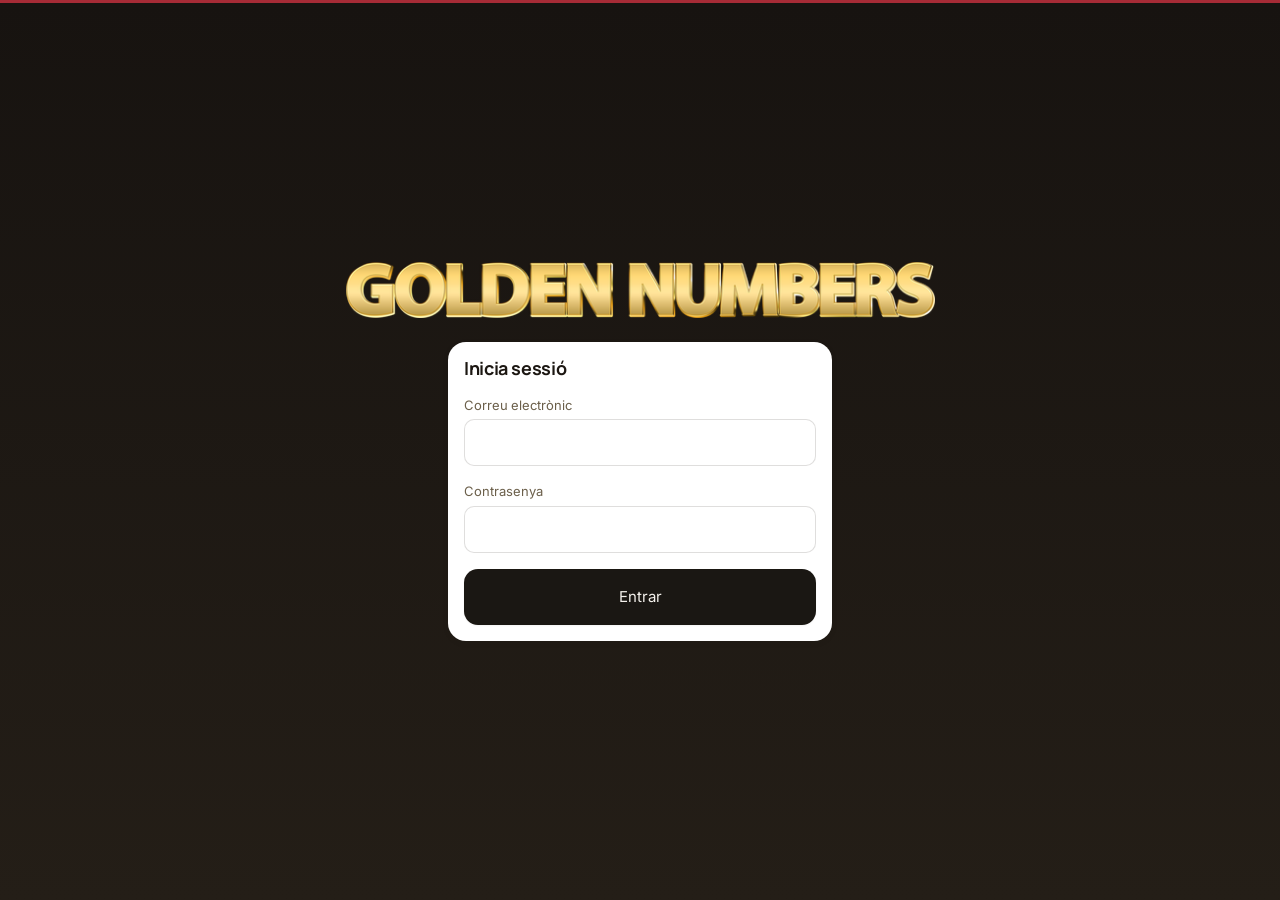
==== index.html @ 841f89e3 "Desplegament automàtic: 483568e68487a9a54a69e78f5f72c4668352858f" ====
<!doctype html>
<html lang="ca">
  <head>
    <meta charset="UTF-8" />
    <meta http-equiv="Content-Security-Policy" content="default-src 'self'; script-src 'self' 'sha256-cSlD55Mb3XTWR5fZjHine6MQSQ+PsyP3dv500559y9U='; style-src 'self'; font-src 'self'; img-src 'self' blob: https://urllnyobtedbrwxclgel.supabase.co; media-src 'self' blob: https://urllnyobtedbrwxclgel.supabase.co; connect-src 'self' https://urllnyobtedbrwxclgel.supabase.co https://api.github.com; worker-src 'self'; manifest-src 'self'; frame-src 'none'; object-src 'none'; base-uri 'self'; form-action 'self'; upgrade-insecure-requests" />
    <meta name="viewport" content="width=device-width, initial-scale=1.0, viewport-fit=cover" />
    <meta name="theme-color" content="#0f1115" />
    
    <link rel="icon" type="image/png" sizes="32x32" href="/favicon-32.png" />
    <link rel="apple-touch-icon" href="/apple-touch-icon.png" />
    <title>Golden Numbers Intranet</title>
    <script>
      // Complement de public/404.html: restaura la ruta original codificada
      // per GitHub Pages abans que arrenqui el router (fallback SPA).
      ;(function (l) {
        if (l.search[1] === '/') {
          var decoded = l.search
            .slice(1)
            .split('&')
            .map(function (s) {
              return s.replace(/~and~/g, '&')
            })
            .join('?')
          window.history.replaceState(
            null,
            null,
            l.pathname.slice(0, -1) + decoded + l.hash
          )
        }
      })(window.location)
    </script>
    <script type="module" crossorigin src="/assets/index-BDew3dWM.js"></script>
    <link rel="stylesheet" crossorigin href="/assets/index-BBayuo88.css">
  <link rel="manifest" href="/manifest.webmanifest"></head>
  <body>
    <div id="root"></div>
  </body>
</html>
---- assets/index-BBayuo88.css ----
.gn-login{justify-content:center;align-items:center;gap:var(--gn-space-6);min-height:100vh;padding:var(--gn-space-4);background:linear-gradient(180deg, var(--gn-color-marca-900) 0%, var(--gn-color-marca-800) 100%);border-top:3px solid var(--gn-color-bordeus-500);flex-direction:column;display:flex}.gn-login__logotip{width:auto;max-width:min(100%,20rem);height:auto}.gn-login__caixa{--gn-bg-superficie:var(--gn-gris-000);--gn-bg-superficie-alt:var(--gn-gris-100);--gn-text:var(--gn-gris-900);--gn-text-secundari:var(--gn-gris-600);--gn-vora:var(--gn-vora-fix-clar);--gn-accent-text:var(--gn-color-daurat-800);--gn-accent-superficie:#c8a64b1f;--gn-focus:var(--gn-color-accent-600);--gn-color-perill:var(--gn-perill-fix-clar);--gn-accio-primaria-bg:var(--gn-color-tinta-900);--gn-accio-primaria-bg-hover:var(--gn-color-tinta-800);--gn-accio-primaria-bg-actiu:var(--gn-color-tinta-950);--gn-accio-primaria-fg:var(--gn-gris-050);width:100%;max-width:24rem;box-shadow:var(--gn-ombra-lg)}.gn-login__form{gap:var(--gn-space-4);flex-direction:column;display:flex}.gn-login__titol{color:var(--gn-text);margin:0}.gn-login__error{color:var(--gn-color-perill);font-size:var(--gn-font-size-sm);margin:0}.gn-login__avis{padding:var(--gn-space-2) var(--gn-space-3);border-radius:var(--gn-radi-sm);background:var(--gn-bg-superficie-alt);color:var(--gn-text-secundari);font-size:var(--gn-font-size-sm);margin:0}.gn-auth-carregant{justify-content:center;align-items:center;min-height:100vh;display:flex}.gn-error-bd{min-height:100vh;padding:var(--gn-space-4);justify-content:center;align-items:center;display:flex}.gn-error-bd__caixa{max-width:32rem;padding:var(--gn-space-8);border-radius:var(--gn-radi-lg);border:1px solid var(--gn-color-perill);background:var(--gn-bg-superficie)}.gn-error-bd__titol{color:var(--gn-color-perill);margin-top:0}.gn-error-bd__ajuda{opacity:.75;font-size:var(--gn-font-size-sm);color:var(--gn-text-secundari)}.gn-error-bd__reintentar{margin-top:var(--gn-space-4)}.gn-canvi-contrasenya{min-height:100vh;padding:var(--gn-space-4);justify-content:center;align-items:center;display:flex}.gn-canvi-contrasenya__caixa{gap:var(--gn-space-4);flex-direction:column;width:100%;max-width:26rem;display:flex}.gn-canvi-contrasenya__form{gap:var(--gn-space-4);flex-direction:column;display:flex}.gn-canvi-contrasenya__titol{color:var(--gn-text);margin:0}.gn-canvi-contrasenya__explicacio{color:var(--gn-text-secundari);font-size:var(--gn-font-size-sm);margin:0}.gn-canvi-contrasenya__fet{color:var(--gn-exit-fg);font-size:var(--gn-font-size-sm);margin:0}.gn-dialeg-vel{z-index:var(--gn-z-modal);padding:var(--gn-space-4);background:var(--gn-vel);justify-content:center;align-items:center;display:flex;position:fixed;inset:0}.gn-dialeg{background:var(--gn-bg-superficie);width:100%;min-width:0;max-height:100%;color:var(--gn-text);border:1px solid var(--gn-vora);border-radius:var(--gn-radi-lg);box-shadow:var(--gn-ombra-lg);animation:gn-dialeg-entra var(--gn-transicio-base);flex-direction:column;display:flex}.gn-dialeg--petit{max-width:var(--gn-dialeg-amplada-petit)}.gn-dialeg--mitja{max-width:var(--gn-dialeg-amplada-mitja)}.gn-dialeg--gran{max-width:var(--gn-dialeg-amplada-gran)}.gn-dialeg:focus{outline:none}.gn-dialeg__capcalera{justify-content:space-between;align-items:flex-start;gap:var(--gn-space-3);padding:var(--gn-space-4) var(--gn-space-5);border-bottom:1px solid var(--gn-vora);display:flex}.gn-dialeg__titol{font-family:var(--gn-font-titol);font-size:var(--gn-font-size-xl);font-weight:var(--gn-font-pes-fort);line-height:var(--gn-line-height-titol);letter-spacing:var(--gn-lletra-titol);min-width:0;margin:0}.gn-dialeg__tanca{width:var(--gn-target-min);height:var(--gn-target-min);margin:calc(var(--gn-space-2) * -1) calc(var(--gn-space-2) * -1) 0 0;border-radius:var(--gn-radi-sm);color:var(--gn-text-secundari);cursor:pointer;transition:background var(--gn-transicio-interactiu), color var(--gn-transicio-interactiu);background:0 0;border:0;flex-shrink:0;justify-content:center;align-items:center;display:inline-flex}.gn-dialeg__tanca:hover{background:var(--gn-bg-superficie-alt);color:var(--gn-text)}.gn-dialeg__cos{min-height:0;padding:var(--gn-space-5);font-size:var(--gn-font-size-base);line-height:var(--gn-line-height-cos);flex:auto;overflow-y:auto}.gn-dialeg__missatge{color:var(--gn-text-secundari);margin:0}.gn-inactivitat-compte{margin:var(--gn-space-2) 0 0;color:var(--gn-text);font-size:var(--gn-font-size-xl);font-weight:var(--gn-font-pes-fort);font-variant-numeric:tabular-nums}.gn-dialeg__peu{justify-content:flex-end;gap:var(--gn-space-2);padding:var(--gn-space-4) var(--gn-space-5);border-top:1px solid var(--gn-vora);flex-wrap:wrap;display:flex}.gn-dialeg__peu .gn-boto{min-height:var(--gn-target-min);flex:0 auto}@keyframes gn-dialeg-entra{0%{opacity:0;transform:translateY(var(--gn-space-2))}}@keyframes gn-dialeg-puja{0%{transform:translateY(100%)}}@media (width<=767px) and (pointer:coarse){.gn-dialeg-vel{padding:0;padding-bottom:var(--gn-alcada-nav-mobil);align-items:flex-end}.gn-dialeg,.gn-dialeg--petit,.gn-dialeg--mitja,.gn-dialeg--gran{border-radius:var(--gn-radi-lg) var(--gn-radi-lg) 0 0;max-width:none;max-height:80vh;animation:gn-dialeg-puja var(--gn-transicio-base);border-width:1px 0 0}.gn-dialeg__peu{flex-direction:column}.gn-dialeg__peu .gn-boto{width:100%}}@media (pointer:coarse) and (width<=1024px){.gn-dialeg input,.gn-dialeg select,.gn-dialeg textarea{font-size:16px}}.gn-finestra-edicio__form{gap:var(--gn-space-4);flex-direction:column;min-width:0;display:flex}.gn-finestra-edicio .gn-dialeg__peu .gn-finestra-edicio__esborrar{margin-right:auto}@media (width<=767px) and (pointer:coarse){.gn-dialeg.gn-finestra-edicio{border:0;border-radius:0;max-height:none;position:fixed;inset:0}.gn-finestra-edicio .gn-dialeg__capcalera{padding-top:calc(var(--gn-space-4) + env(safe-area-inset-top))}.gn-finestra-edicio .gn-dialeg__peu{padding-bottom:calc(var(--gn-space-4) + env(safe-area-inset-bottom));flex-direction:row}.gn-finestra-edicio .gn-dialeg__peu .gn-boto{flex:1 1 0;width:auto}.gn-finestra-edicio .gn-dialeg__peu .gn-finestra-edicio__esborrar{margin-right:0}.gn-finestra-edicio .gn-dialeg__peu .gn-finestra-edicio__desar{flex-basis:100%}}.gn-avisos{right:var(--gn-space-4);bottom:var(--gn-space-4);z-index:var(--gn-z-avis);gap:var(--gn-space-2);width:min(var(--gn-avis-amplada), calc(100vw - var(--gn-space-8)));pointer-events:none;flex-direction:column;display:flex;position:fixed}.gn-avis{align-items:flex-start;gap:var(--gn-space-2);padding:var(--gn-space-3) var(--gn-space-4);background:var(--gn-bg-superficie);color:var(--gn-text);border:1px solid var(--gn-vora);border-left:var(--gn-space-1) solid var(--gn-vora);border-radius:var(--gn-radi-md);box-shadow:var(--gn-ombra-lg);font-size:var(--gn-font-size-base);line-height:var(--gn-line-height-cos);pointer-events:auto;animation:gn-avis-entra var(--gn-transicio-base);display:flex}.gn-avis--exit{border-left-color:var(--gn-color-exit)}.gn-avis--error{border-left-color:var(--gn-color-perill)}.gn-avis--info{border-left-color:var(--gn-color-info)}.gn-avis__icona{width:20px;height:20px;margin-top:var(--gn-space-1);flex-shrink:0}.gn-avis--exit .gn-avis__icona{color:var(--gn-color-exit)}.gn-avis--error .gn-avis__icona{color:var(--gn-color-perill)}.gn-avis__text{overflow-wrap:anywhere;flex:auto;min-width:0;margin:0}.gn-avis__tanca{width:var(--gn-target-min);height:var(--gn-target-min);margin:calc(var(--gn-space-2) * -1) calc(var(--gn-space-2) * -1) 0 0;border-radius:var(--gn-radi-sm);color:var(--gn-text-secundari);cursor:pointer;background:0 0;border:0;flex-shrink:0;justify-content:center;align-items:center;display:inline-flex}.gn-avis__tanca:hover{color:var(--gn-text)}@keyframes gn-avis-entra{0%{opacity:0;transform:translateY(var(--gn-space-2))}}@media (width<=767px) and (pointer:coarse){.gn-avisos{left:var(--gn-space-3);right:var(--gn-space-3);bottom:calc(var(--gn-alcada-nav-mobil) + var(--gn-space-3));width:auto}}.gn-esquelet{gap:var(--gn-space-3);padding:var(--gn-space-4);flex-direction:column;display:flex}.gn-esquelet__peca{border-radius:var(--gn-radi-sm);background:var(--gn-esquelet-bg);background-image:linear-gradient(90deg, var(--gn-esquelet-bg) 0%, var(--gn-esquelet-lluent) 50%, var(--gn-esquelet-bg) 100%);background-size:200% 100%;animation:1.4s linear infinite gn-esquelet-onada;display:block}.gn-esquelet--linia .gn-esquelet__peca{height:var(--gn-esquelet-linia)}.gn-esquelet--linia .gn-esquelet__peca:last-child{width:60%}.gn-esquelet--titol .gn-esquelet__peca{width:40%;min-width:8rem;max-width:100%;height:var(--gn-esquelet-titol);border-radius:var(--gn-radi-md)}.gn-esquelet--targeta .gn-esquelet__peca{height:var(--gn-esquelet-targeta);border-radius:var(--gn-radi-lg)}.gn-esquelet--graella{grid-template-columns:repeat(auto-fill, minmax(var(--gn-targeta-min), 1fr));grid-auto-rows:var(--gn-esquelet-targeta);gap:var(--gn-space-4);display:grid}.gn-esquelet--graella .gn-esquelet__peca{border-radius:var(--gn-radi-lg);height:100%}@keyframes gn-esquelet-onada{0%{background-position:100% 0}to{background-position:-100% 0}}@media (prefers-reduced-motion:reduce){.gn-esquelet__peca{background-image:none;animation:none!important}.gn-dialeg,.gn-avis{animation:none!important}}.gn-boto{justify-content:center;align-items:center;gap:var(--gn-space-2);min-height:var(--gn-target-min);padding:var(--gn-space-3) var(--gn-space-6);border-radius:var(--gn-radi-md);font-weight:var(--gn-font-pes-mig);font-size:var(--gn-font-size-base);cursor:pointer;transition:background var(--gn-transicio-interactiu), border-color var(--gn-transicio-interactiu), box-shadow var(--gn-transicio-interactiu), opacity var(--gn-transicio-interactiu), transform var(--gn-transicio-rapida);white-space:normal;border:1px solid #0000;width:auto;text-decoration:none;display:inline-flex}.gn-boto:disabled{opacity:.5;cursor:not-allowed}.gn-boto:active:not(:disabled){transform:translateY(1px)}.gn-boto--primari{background:var(--gn-accio-primaria-bg);color:var(--gn-accio-primaria-fg);border-color:var(--gn-vora);box-shadow:var(--gn-ombra-sm)}.gn-boto--primari:hover:not(:disabled){background:var(--gn-accio-primaria-bg-hover)}.gn-boto--primari:active:not(:disabled){background:var(--gn-accio-primaria-bg-actiu);box-shadow:none}.gn-boto--secundari{color:var(--gn-accent-text);border-color:var(--gn-accent);background:0 0}.gn-boto--secundari:hover:not(:disabled){background:var(--gn-accent-superficie)}.gn-boto--secundari:active:not(:disabled){background:var(--gn-accent-superficie);filter:brightness(.96)}.gn-boto--fantasma{color:var(--gn-text-secundari);border-color:var(--gn-vora);background:0 0}.gn-boto--fantasma:hover:not(:disabled){background:var(--gn-bg-superficie-alt);color:var(--gn-text)}.gn-boto--fantasma:active:not(:disabled){background:var(--gn-vora)}.gn-boto--perill{background:var(--gn-color-perill);color:var(--gn-gris-000)}.gn-boto--perill:active:not(:disabled){filter:brightness(.9)}.gn-boto--ample{width:100%}.gn-boto--gran{min-height:var(--gn-target-nav-mobil);font-size:var(--gn-font-size-md);padding:var(--gn-space-4) var(--gn-space-8)}.gn-targeta{background:var(--gn-bg-superficie);border-radius:var(--gn-radi-lg);box-shadow:var(--gn-ombra-md);padding:var(--gn-space-4)}.gn-camp{gap:var(--gn-space-1);flex-direction:column;width:100%;display:flex}.gn-camp__etiqueta{font-size:var(--gn-font-size-sm);font-weight:var(--gn-font-pes-mig);color:var(--gn-text-secundari)}.gn-camp__input{min-height:var(--gn-target-min);width:100%;padding:var(--gn-space-3) var(--gn-space-4);border:1px solid var(--gn-vora);border-radius:var(--gn-radi-sm);background:var(--gn-bg-superficie);color:var(--gn-text);transition:border-color var(--gn-transicio-interactiu), box-shadow var(--gn-transicio-interactiu)}.gn-camp__input:focus-visible{border-color:var(--gn-focus)}textarea.gn-camp__input{resize:vertical;min-height:4.5rem;font:inherit}.gn-camp--error .gn-camp__input{border-color:var(--gn-color-perill)}.gn-camp-hora__input{font-variant-numeric:tabular-nums}.gn-camp__error{font-size:var(--gn-font-size-sm);color:var(--gn-color-perill);margin:0}.gn-selector__select{appearance:auto}.gn-camp-casella{flex-direction:column;display:flex}.gn-camp-casella--alineat{gap:var(--gn-space-1)}.gn-camp-casella__espaiador{font-size:var(--gn-font-size-sm);visibility:hidden}.gn-camp-casella__control{align-items:center;gap:var(--gn-space-2);min-height:var(--gn-target-min);color:var(--gn-text-secundari);font-size:var(--gn-font-size-sm);cursor:pointer;display:inline-flex}.gn-camp-casella__input{width:var(--gn-space-5);height:var(--gn-space-5);accent-color:var(--gn-accent);cursor:pointer}.gn-camp-casella__input:disabled,.gn-camp-casella__input:disabled+.gn-camp-casella__text{opacity:.5;cursor:not-allowed}.gn-carregant{color:var(--gn-text-secundari)}.gn-carregant__text{clip:rect(0 0 0 0);clip-path:inset(50%);white-space:nowrap;border:0;width:1px;height:1px;margin:-1px;padding:0;position:absolute;overflow:hidden}.gn-carregant__spinner{border-radius:var(--gn-radi-pill);border:3px solid var(--gn-vora);border-top-color:var(--gn-accent);width:20px;height:20px;animation:.7s linear infinite gn-girar}@keyframes gn-girar{to{transform:rotate(360deg)}}.gn-estat-badge{padding:var(--gn-space-1) var(--gn-space-3);border-radius:var(--gn-radi-pill);font-size:var(--gn-font-size-sm);font-weight:var(--gn-font-pes-fort);white-space:nowrap;align-items:center;display:inline-flex}.gn-estat-badge--oberta{background:var(--gn-estat-oberta-bg);color:var(--gn-estat-oberta-fg)}.gn-estat-badge--assignada{background:var(--gn-estat-assignada-bg);color:var(--gn-estat-assignada-fg)}.gn-estat-badge--en_curs{background:var(--gn-estat-en_curs-bg);color:var(--gn-estat-en_curs-fg)}.gn-estat-badge--resolta{background:var(--gn-estat-resolta-bg);color:var(--gn-estat-resolta-fg)}.gn-estat-badge--tancada{background:var(--gn-estat-tancada-bg);color:var(--gn-estat-tancada-fg)}.gn-badge-baixa{padding:var(--gn-space-1) var(--gn-space-3);border-radius:var(--gn-radi-pill);font-size:var(--gn-font-size-sm);font-weight:var(--gn-font-pes-fort);white-space:nowrap;background:var(--gn-gris-600);color:var(--gn-gris-000);align-items:center;display:inline-flex}.gn-missatge{text-align:center;align-items:center;gap:var(--gn-space-2);padding:var(--gn-space-8) var(--gn-space-4);color:var(--gn-text-secundari);flex-direction:column;display:flex}.gn-missatge--buit{padding:var(--gn-space-12) var(--gn-space-4);position:relative;overflow:hidden}.gn-missatge__filigrana{width:9rem;height:auto;opacity:var(--gn-opacitat-filigrana);pointer-events:none;-webkit-user-select:none;user-select:none;position:absolute;top:50%;left:50%;transform:translate(-50%,-50%)}.gn-missatge__cos{z-index:1;align-items:center;gap:var(--gn-space-2);flex-direction:column;display:flex;position:relative}.gn-missatge__titol{font-size:var(--gn-font-size-md);font-weight:var(--gn-font-pes-mig);color:var(--gn-text)}.gn-missatge--error .gn-missatge__titol{color:var(--gn-color-perill)}.gn-missatge__descripcio{margin:0}.gn-missatge__accio{margin-top:var(--gn-space-2)}.gn-avis-actualitzacio{left:50%;top:calc(var(--gn-alcada-capcalera-mobil) + var(--gn-space-3));z-index:calc(var(--gn-z-nav) + 1);align-items:center;gap:var(--gn-space-3);max-width:calc(100% - var(--gn-space-6));padding:var(--gn-space-3) var(--gn-space-4);border-radius:var(--gn-radi-md);background:var(--gn-color-marca-900);color:var(--gn-marca-fg);box-shadow:var(--gn-ombra-md);font-size:var(--gn-font-size-sm);display:flex;position:fixed;transform:translate(-50%)}@media (width>=768px),(pointer:fine){.gn-avis-actualitzacio{top:auto;bottom:var(--gn-space-4)}}.gn-avis-actualitzacio__text{flex:auto}.gn-avis-actualitzacio__accio{min-height:var(--gn-target-min);padding:0 var(--gn-space-4);border:1px solid var(--gn-color-daurat-500);border-radius:var(--gn-radi-sm);color:var(--gn-color-daurat-300);font:inherit;cursor:pointer;transition:background var(--gn-transicio-interactiu);background:0 0;flex:none;font-weight:600}.gn-avis-actualitzacio__accio:hover{background:#ffffff14}.gn-avis-actualitzacio__tancar{min-width:var(--gn-target-min);min-height:var(--gn-target-min);color:var(--gn-marca-fg-secundari);cursor:pointer;background:0 0;border:0;flex:none;font-size:1.25rem;line-height:1}.gn-comptador{min-width:1.25rem;padding:1px var(--gn-space-1);border-radius:var(--gn-radi-pill);background:var(--gn-bg-superficie-alt);color:var(--gn-text-secundari);font-size:var(--gn-font-size-xs);font-weight:var(--gn-font-pes-mig);justify-content:center;align-items:center;line-height:1.4;display:inline-flex}.gn-barra-aplicacio{justify-content:space-between;align-items:center;gap:var(--gn-space-3);min-height:var(--gn-barra-app-alcada);padding:var(--gn-space-2) 0;border-bottom:1px solid var(--gn-vora);margin-bottom:var(--gn-space-4);flex-wrap:wrap;display:flex}.gn-barra-aplicacio__esquerra{align-items:center;gap:var(--gn-space-2);min-width:0;display:flex}.gn-barra-aplicacio__titol{font-size:var(--gn-font-size-xl);font-family:var(--gn-font-titol);font-weight:var(--gn-font-pes-fort);line-height:var(--gn-line-height-titol);color:var(--gn-text);text-overflow:ellipsis;white-space:nowrap;margin:0;overflow:hidden}.gn-barra-aplicacio__comptadors{align-items:center;gap:var(--gn-space-1);flex-wrap:wrap;display:flex}.gn-barra-aplicacio__dreta{align-items:center;gap:var(--gn-space-2);flex:auto;justify-content:flex-end;min-width:0;display:flex}.gn-barra-aplicacio__cerca{flex:12rem;min-width:0;max-width:20rem}.gn-fila-filtres{gap:var(--gn-space-2);padding-bottom:var(--gn-space-1);margin-bottom:var(--gn-space-4);scrollbar-width:thin;display:flex;overflow-x:auto}.gn-pill{align-items:center;gap:var(--gn-space-1);min-height:var(--gn-target-min);padding:var(--gn-space-1) var(--gn-space-3);border:1px solid var(--gn-vora);border-radius:var(--gn-radi-pill);background:var(--gn-bg-superficie);color:var(--gn-text-secundari);font-size:var(--gn-font-size-sm);font-weight:var(--gn-font-pes-mig);white-space:nowrap;cursor:pointer;transition:background var(--gn-transicio-interactiu), border-color var(--gn-transicio-interactiu), color var(--gn-transicio-interactiu);flex:none;display:inline-flex}.gn-pill:hover:not(.gn-pill--actiu){background:var(--gn-bg-superficie-alt)}.gn-pill--actiu{border-color:var(--gn-accent);background:var(--gn-accent-superficie);color:var(--gn-accent-text)}.gn-selector-vista{border:1px solid var(--gn-vora);border-radius:var(--gn-radi-sm);flex:none;display:inline-flex;overflow:hidden}.gn-selector-vista__opcio{min-width:var(--gn-target-min);min-height:var(--gn-target-min);padding:0 var(--gn-space-2);border:0;border-left:1px solid var(--gn-vora);background:var(--gn-bg-superficie);color:var(--gn-text-secundari);cursor:pointer;transition:background var(--gn-transicio-interactiu), color var(--gn-transicio-interactiu);justify-content:center;align-items:center;display:inline-flex}.gn-selector-vista__opcio:first-child{border-left:0}.gn-selector-vista__opcio:hover:not(.gn-selector-vista__opcio--actiu){background:var(--gn-bg-superficie-alt)}.gn-selector-vista__opcio--actiu{background:var(--gn-accent-superficie);color:var(--gn-accent-text)}.gn-selector-vista__opcio svg{width:20px;height:20px}.gn-taula-contenidor{border:1px solid var(--gn-vora);border-radius:var(--gn-radi-md);width:100%;overflow-x:auto}.gn-taula{border-collapse:collapse;width:100%;min-width:max-content;font-size:var(--gn-font-size-sm)}.gn-taula th,.gn-taula td{padding:0 var(--gn-space-3);height:var(--gn-taula-fila-alcada);text-align:left;white-space:nowrap}.gn-taula th{background:var(--gn-bg-superficie-alt);color:var(--gn-text-secundari);font-weight:var(--gn-font-pes-mig);position:sticky;top:0}.gn-taula tbody tr{border-top:1px solid var(--gn-vora)}.gn-taula tbody tr:hover{background:var(--gn-bg-superficie-alt)}.gn-taula-contenidor--desplegables{overflow:visible}.gn-taula-contenidor--desplegables .gn-taula{min-width:0}.gn-taula-contenidor--desplegables .gn-taula th,.gn-taula-contenidor--desplegables .gn-taula td{white-space:normal}.gn-taula-contenidor--desplegables .gn-taula th{position:static}.gn-taula .gn-fila-taula__mobil{white-space:normal;height:auto;padding:var(--gn-space-2) var(--gn-space-3);display:table-cell}.gn-fila-taula__cel{display:none}.gn-taula .gn-fila-taula__nota{white-space:normal;height:auto;padding:var(--gn-space-2) var(--gn-space-3)}.gn-taula__capcalera{display:none}@media (width>=900px){.gn-taula .gn-fila-taula__mobil{display:none}.gn-fila-taula__cel{display:table-cell}.gn-taula__capcalera{display:table-header-group}}.gn-fila-taula__mobil-cos{flex-direction:column;gap:2px;display:flex}.gn-fila-taula__mobil-linia1{justify-content:space-between;align-items:center;gap:var(--gn-space-2);display:flex}.gn-fila-taula__mobil-titol{font-weight:var(--gn-font-pes-fort)}.gn-fila-taula__mobil-accions{gap:var(--gn-space-1);flex-shrink:0;display:flex}.gn-fila-taula__mobil-linia2{font-size:var(--gn-font-size-xs);color:var(--gn-text-secundari)}.gn-fila-taula__accions{gap:var(--gn-space-1);align-items:center;display:flex}@media (width>=900px){.gn-fila-taula__accions .gn-boto-icona{width:32px;height:32px}}.gn-taula-enllac{color:inherit;font-weight:var(--gn-font-pes-mig);text-decoration:none}.gn-taula-enllac:hover{text-decoration:underline}.gn-boto-icona{width:var(--gn-target-min);height:var(--gn-target-min);border-radius:var(--gn-radi-sm);color:var(--gn-text-secundari);cursor:pointer;transition:background var(--gn-transicio-interactiu), color var(--gn-transicio-interactiu);background:0 0;border:0;flex-shrink:0;justify-content:center;align-items:center;display:inline-flex}.gn-boto-icona svg{width:20px;height:20px}.gn-boto-icona:hover{background:var(--gn-bg-superficie-alt);color:var(--gn-text)}.gn-boto-icona--perill:hover{background:var(--gn-perill-bg);color:var(--gn-perill-fg)}.gn-panell-tenyit .gn-boto{background:var(--gn-bg-superficie);border-color:var(--gn-vora);color:var(--gn-text)}.gn-panell-tenyit .gn-boto:hover:not(:disabled){background:var(--gn-bg-superficie-alt)}.gn-indicador-desat{font-size:var(--gn-font-size-sm);color:var(--gn-text-secundari);margin:0}.gn-indicador-desat.is-desat{color:var(--gn-color-exit)}.gn-indicador-desat.is-error{color:var(--gn-color-perill);font-weight:var(--gn-font-pes-mig)}.gn-etiqueta-objecte{align-items:center;gap:var(--gn-space-1);min-width:0;display:inline-flex}.gn-etiqueta-objecte svg{width:16px;height:16px;color:var(--gn-text-secundari);flex:none}.gn-error-limit{gap:var(--gn-space-4);max-width:var(--gn-formulari-amplada-estret);padding:var(--gn-space-8) var(--gn-space-4);flex-direction:column;margin:0 auto;display:flex}.gn-error-limit__titol{font-size:var(--gn-font-size-xl);line-height:var(--gn-line-height-titol);color:var(--gn-text);margin:0}.gn-error-limit__accions{gap:var(--gn-space-3);flex-wrap:wrap;display:flex}.gn-error-limit__detall{font-size:var(--gn-font-size-sm);color:var(--gn-text-secundari);overflow-wrap:anywhere;margin:0}.gn-error-limit__versio{font-size:var(--gn-font-size-xs);color:var(--gn-text-secundari);margin:0}.gn-avis-estoc{padding:var(--gn-space-1) var(--gn-space-2);border-radius:var(--gn-radi-pill);font-size:var(--gn-font-size-xs);font-weight:var(--gn-font-pes-mig);white-space:nowrap;display:inline-block}.gn-avis-estoc--suau{background:var(--gn-avis-bg);color:var(--gn-avis-fg)}.gn-avis-estoc--fort{background:var(--gn-perill-bg);color:var(--gn-perill-fg)}.gn-amb-pin{color:var(--gn-text-secundari);font-size:var(--gn-font-size-sm);margin:0}@media print{body *{visibility:hidden}.gn-imprimible,.gn-imprimible *{visibility:visible}.gn-imprimible{width:100%;margin:0;padding:0;position:absolute;top:0;left:0}.gn-imprimible .gn-no-imprimir,.gn-imprimible button,.gn-imprimible select,.gn-imprimible input{display:none!important}.gn-imprimible,.gn-imprimible *{color:#000!important;box-shadow:none!important;background:0 0!important}.gn-imprimible tr,.gn-imprimible li{break-inside:avoid}.gn-imprimible table{border-collapse:collapse;width:100%}.gn-imprimible th,.gn-imprimible td{text-align:left;border:1px solid #999;padding:4px 6px}.gn-imprimible .gn-taula-contenidor{overflow:visible}.gn-imprimible .gn-taula{min-width:0}.gn-imprimible .gn-taula th,.gn-imprimible .gn-taula td{white-space:normal}.gn-imprimible thead{display:table-header-group}.gn-imprimible .gn-fila-taula__cel{display:table-cell!important}.gn-imprimible .gn-fila-taula__mobil{display:none!important}.gn-imprimible .gn-taula__capcalera{display:table-header-group!important}}.gn-logotip{justify-content:center;align-items:center;max-width:100%;display:inline-flex}.gn-logotip__superficie{background:var(--gn-color-marca-900);border-radius:var(--gn-radi-md)}.gn-logotip__superficie--complet{padding:var(--gn-space-3) var(--gn-space-5)}.gn-logotip__superficie--monograma{padding:var(--gn-space-1)}.gn-logotip__img{max-width:100%;height:auto;display:block}.gn-boto-tornar{justify-content:center;align-items:center;gap:var(--gn-space-1);min-width:var(--gn-target-min);min-height:var(--gn-target-min);padding:var(--gn-space-1);margin-left:calc(var(--gn-space-1) * -1);border-radius:var(--gn-radi-sm);color:var(--gn-accent-text);font-weight:var(--gn-font-pes-mig);font-size:var(--gn-font-size-sm);transition:background var(--gn-transicio-interactiu);flex-shrink:0;text-decoration:none;display:inline-flex}.gn-boto-tornar:hover,.gn-boto-tornar:focus-visible{background:var(--gn-accent-superficie)}.gn-boto-tornar__icona{flex-shrink:0;width:18px;height:18px}.gn-boto-tornar__text{display:none}@media (width>=640px){.gn-boto-tornar{padding:var(--gn-space-1) var(--gn-space-2);justify-content:flex-start}.gn-boto-tornar__text{white-space:nowrap;display:inline}}button.gn-boto-tornar{font:inherit;cursor:pointer;background:0 0;border:0}.gn-cap-pagina{gap:var(--gn-space-2);margin-bottom:var(--gn-space-4);flex-direction:column;display:flex}.gn-cap-pagina__fila{align-items:center;gap:var(--gn-space-2);flex-wrap:wrap;display:flex}.gn-cap-pagina__titol{overflow-wrap:break-word;flex:auto;min-width:0;margin:0}.gn-cap-pagina__accions{align-items:center;gap:var(--gn-space-2);flex-wrap:wrap;flex-shrink:0;display:flex}.gn-barra-accions{left:0;right:0;bottom:var(--gn-alcada-nav-mobil);z-index:var(--gn-z-nav);gap:var(--gn-space-2);padding:var(--gn-space-2) var(--gn-space-4);background:var(--gn-bg-superficie);border-top:1px solid var(--gn-vora);flex-direction:column;display:flex;position:fixed}.gn-barra-accions__fila{align-items:center;gap:var(--gn-space-2);min-width:0;display:flex}.gn-barra-accions__principal{flex:auto;min-width:0}.gn-barra-accions__full{max-height:50vh;overflow-y:auto}.gn-menu-accions{flex-shrink:0;position:relative}.gn-menu-accions__boto{width:var(--gn-target-min);min-height:var(--gn-target-min);border:1px solid var(--gn-vora);border-radius:var(--gn-radi-md);color:var(--gn-text-secundari);cursor:pointer;transition:background var(--gn-transicio-interactiu), color var(--gn-transicio-interactiu);background:0 0;justify-content:center;align-items:center;display:inline-flex}.gn-menu-accions__boto:hover{background:var(--gn-bg-superficie-alt);color:var(--gn-text)}.gn-menu-accions__llista{z-index:var(--gn-z-tooltip);min-width:12rem;max-width:min(20rem,80vw);padding:var(--gn-space-1);background:var(--gn-bg-superficie);border:1px solid var(--gn-vora);border-radius:var(--gn-radi-md);box-shadow:var(--gn-ombra-lg);flex-direction:column;display:flex;position:absolute;right:0}.gn-menu-accions__llista--amunt{bottom:calc(100% + var(--gn-space-2))}.gn-menu-accions__llista--avall{top:calc(100% + var(--gn-space-2))}.gn-menu-accions__opcio{align-items:center;gap:var(--gn-space-2);width:100%;min-height:var(--gn-target-min);padding:0 var(--gn-space-3);border-radius:var(--gn-radi-sm);color:var(--gn-text);font-family:inherit;font-size:var(--gn-font-size-base);text-align:left;cursor:pointer;transition:background var(--gn-transicio-interactiu);background:0 0;border:0;text-decoration:none;display:flex}.gn-menu-accions__opcio:hover:not(:disabled){background:var(--gn-bg-superficie-alt)}.gn-menu-accions__opcio:disabled{opacity:.5;cursor:default}.gn-menu-accions__opcio--perill{color:var(--gn-color-perill)}.gn-menu-accions__opcio svg{flex-shrink:0;width:20px;height:20px}@media (width>=768px),(pointer:fine){.gn-barra-accions{display:none}}.gn-fitxa{gap:var(--gn-space-3);width:100%;max-width:var(--gn-amplada-pagina);padding:var(--gn-space-4);flex-direction:column;margin:0 auto;display:flex}.gn-fitxa--amb-barra{padding-bottom:calc(var(--gn-barra-accions-alcada) + var(--gn-space-4))}.gn-fitxa__tornar{align-items:center;min-width:0;display:flex}.gn-fitxa__graella,.gn-fitxa__contingut{gap:var(--gn-space-3);flex-direction:column;min-width:0;display:flex}.gn-fitxa__panell{gap:var(--gn-space-3);flex-direction:column;display:flex}.gn-fitxa__accions{gap:var(--gn-space-2);padding-top:var(--gn-space-3);border-top:1px solid var(--gn-vora);flex-direction:column;display:flex}.gn-fitxa__accio{gap:var(--gn-space-2);flex-direction:column;min-width:0;display:flex}.gn-fitxa__mes{justify-content:space-between;align-items:center;gap:var(--gn-space-2);width:100%;min-height:var(--gn-target-min);padding:0 var(--gn-space-1);border-radius:var(--gn-radi-sm);color:var(--gn-text-secundari);font-family:inherit;font-size:var(--gn-font-size-sm);text-align:left;cursor:pointer;transition:color var(--gn-transicio-interactiu);background:0 0;border:0;display:flex}.gn-fitxa__mes:hover{color:var(--gn-text)}.gn-fitxa__mes svg{width:18px;height:18px;transition:transform var(--gn-transicio-base);flex-shrink:0}.gn-fitxa__mes[aria-expanded=true] svg{transform:rotate(180deg)}.gn-panell{gap:var(--gn-space-3);flex-direction:column;min-width:0;display:flex}.gn-panell__capcalera{justify-content:space-between;align-items:center;gap:var(--gn-space-2);flex-wrap:wrap;display:flex}.gn-panell__insignia{align-items:center;gap:var(--gn-space-2);flex-wrap:wrap;min-width:0;display:inline-flex}.gn-panell__codi{color:var(--gn-text-secundari);font-size:var(--gn-font-size-sm)}.gn-panell__titol-fila{justify-content:space-between;align-items:flex-start;gap:var(--gn-space-2);display:flex}.gn-panell__titol{min-width:0;font-family:var(--gn-font-titol);font-weight:var(--gn-font-pes-fort);font-size:var(--gn-font-size-xl);line-height:var(--gn-line-height-titol);letter-spacing:var(--gn-lletra-titol);overflow-wrap:break-word;margin:0}.gn-panell__subtitol{margin:var(--gn-space-1) 0 0;color:var(--gn-text-secundari);font-size:var(--gn-font-size-sm);overflow-wrap:break-word}.gn-panell__avis{padding:var(--gn-space-2) var(--gn-space-3);border-radius:var(--gn-radi-sm);background:var(--gn-avis-panell-bg);color:var(--gn-avis-panell-fg);font-size:var(--gn-font-size-sm)}.gn-panell__xifres{gap:var(--gn-space-2);grid-auto-columns:minmax(0,1fr);grid-auto-flow:column;display:grid}.gn-panell__xifra{min-width:0;padding:var(--gn-space-2);border-radius:var(--gn-radi-sm);background:var(--gn-bg-superficie-alt);flex-direction:column;display:flex}.gn-panell__xifra-n{font-family:var(--gn-font-titol);font-weight:var(--gn-font-pes-fort);font-size:var(--gn-font-size-xl);line-height:var(--gn-line-height-titol)}.gn-panell__xifra-etiqueta{color:var(--gn-text-secundari);font-size:var(--gn-font-size-xs);overflow-wrap:break-word}.gn-panell__fila{justify-content:space-between;gap:var(--gn-space-3);padding:var(--gn-space-2) 0;border-top:1px solid var(--gn-vora);font-size:var(--gn-font-size-sm);display:flex}.gn-panell__clau{color:var(--gn-text-secundari);flex:0 auto}.gn-panell__valor{text-align:right;overflow-wrap:break-word;flex:auto;min-width:0}.gn-seccio{gap:var(--gn-space-3);flex-direction:column;min-width:0;display:flex}.gn-seccio__capcalera{justify-content:space-between;align-items:center;gap:var(--gn-space-3);flex-wrap:wrap;display:flex}.gn-seccio__titol{min-width:0;font-size:var(--gn-font-size-md);overflow-wrap:break-word;margin:0}.gn-seccio__dreta{align-items:center;gap:var(--gn-space-3);flex-shrink:0;display:flex}.gn-seccio__accio{align-items:center;gap:var(--gn-space-1);min-height:var(--gn-target-min);padding:0 var(--gn-space-1);border-radius:var(--gn-radi-sm);color:var(--gn-accent-text);font-family:inherit;font-size:var(--gn-font-size-sm);font-weight:var(--gn-font-pes-mig);cursor:pointer;transition:color var(--gn-transicio-interactiu);background:0 0;border:0;text-decoration:none;display:inline-flex}.gn-seccio__accio:hover:not(:disabled){color:var(--gn-accent)}.gn-seccio__accio:disabled{opacity:.5;cursor:default}.gn-seccio__accio svg{flex-shrink:0;width:18px;height:18px}.gn-seccio__cos{gap:var(--gn-space-3);flex-direction:column;min-width:0;display:flex}.gn-seccio__grup{gap:var(--gn-space-2);flex-direction:column;min-width:0;display:flex}.gn-seccio__grup-titol{align-items:center;gap:var(--gn-space-2);font-family:var(--gn-font-base);font-size:var(--gn-font-size-sm);font-weight:var(--gn-font-pes-fort);color:var(--gn-text-secundari);text-transform:uppercase;letter-spacing:.04em;margin:0;display:flex}.gn-camps{gap:var(--gn-space-3);grid-template-columns:1fr;display:grid}@media (width>=768px){.gn-camps{grid-template-columns:1fr 1fr}}.gn-camps__ample{grid-column:1/-1}.gn-plegable{gap:var(--gn-space-2);flex-direction:column;min-width:0;display:flex}.gn-plegable__mes{min-height:var(--gn-target-min);padding:0 var(--gn-space-1);border-radius:var(--gn-radi-sm);color:var(--gn-accent-text);font-family:inherit;font-size:var(--gn-font-size-sm);font-weight:var(--gn-font-pes-mig);cursor:pointer;transition:color var(--gn-transicio-interactiu);background:0 0;border:0;align-self:flex-start}.gn-plegable__mes:hover{color:var(--gn-accent)}.gn-text-editable{gap:var(--gn-space-2);flex-direction:column;min-width:0;display:flex}.gn-text-editable__fila{justify-content:space-between;align-items:flex-start;gap:var(--gn-space-3);min-width:0;display:flex}.gn-text-editable__titol{min-width:0;font-size:var(--gn-font-size-md);overflow-wrap:break-word;margin:0}.gn-text-editable__text{min-width:0;font-size:var(--gn-font-size-base);white-space:pre-wrap;overflow-wrap:break-word;margin:0}.gn-text-editable__buit{color:var(--gn-text-secundari)}.gn-text-editable__peu{justify-content:space-between;align-items:center;gap:var(--gn-space-3);flex-wrap:wrap;display:flex}.gn-text-editable__boto{align-items:center;gap:var(--gn-space-1);min-height:var(--gn-target-min);padding:0 var(--gn-space-2);border-radius:var(--gn-radi-sm);color:var(--gn-text-secundari);font-family:inherit;font-size:var(--gn-font-size-sm);cursor:pointer;transition:color var(--gn-transicio-interactiu), background var(--gn-transicio-interactiu);background:0 0;border:0;flex-shrink:0;display:inline-flex}.gn-text-editable__boto:hover{background:var(--gn-bg-superficie-alt);color:var(--gn-text)}.gn-text-editable__boto svg{flex-shrink:0;width:16px;height:16px}.gn-full-accio{gap:var(--gn-space-2);padding:var(--gn-space-3);border:1px solid var(--gn-vora);border-radius:var(--gn-radi-md);background:var(--gn-bg-superficie-alt);flex-direction:column;min-width:0;display:flex}.gn-full-accio__capcalera{justify-content:space-between;align-items:center;gap:var(--gn-space-2);display:flex}.gn-full-accio__titol{color:var(--gn-text-secundari);font-size:var(--gn-font-size-sm);font-weight:var(--gn-font-pes-mig);overflow-wrap:break-word;min-width:0}.gn-full-accio__tanca{width:var(--gn-target-min);min-height:var(--gn-target-min);border-radius:var(--gn-radi-sm);color:var(--gn-text-secundari);cursor:pointer;transition:color var(--gn-transicio-interactiu), background var(--gn-transicio-interactiu);background:0 0;border:0;flex-shrink:0;justify-content:center;align-items:center;display:inline-flex}.gn-full-accio__tanca:hover{background:var(--gn-bg-superficie);color:var(--gn-text)}.gn-full-accio__tanca svg{width:18px;height:18px}.gn-full-accio__cos{gap:var(--gn-space-2);flex-direction:column;min-width:0;display:flex}@media (width>=768px),(pointer:fine){.gn-fitxa{gap:var(--gn-space-4)}.gn-fitxa--amb-barra{padding-bottom:var(--gn-space-4)}.gn-fitxa__graella{grid-template-columns:var(--gn-panell-amplada) minmax(0, 1fr);gap:var(--gn-space-4);align-items:start;display:grid}.gn-fitxa__lateral{top:var(--gn-space-4);min-width:0;max-height:calc(100vh - var(--gn-space-8));position:sticky;overflow-y:auto}.gn-fitxa__contingut{gap:var(--gn-space-4)}}.gn-seccio__cos[hidden]{display:none}.gn-seccio__plega{align-items:center;gap:var(--gn-space-2);width:100%;font:inherit;color:inherit;text-align:left;cursor:pointer;background:0 0;border:0;padding:0;display:flex}.gn-seccio__plega svg{transition:transform var(--gn-transicio-interactiu);flex:none}.gn-seccio__plega[aria-expanded=false] svg{transform:rotate(-90deg)}.gn-llista{gap:var(--gn-space-3);width:100%;max-width:var(--gn-amplada-pagina);padding:var(--gn-space-4);flex-direction:column;margin:0 auto;display:flex}.gn-llista--amb-barra{padding-bottom:calc(var(--gn-barra-accions-alcada) + var(--gn-space-4))}.gn-llista__tornar{align-items:center;min-width:0;display:flex}.gn-llista__capcalera{justify-content:space-between;align-items:center;gap:var(--gn-space-3);flex-wrap:wrap;display:flex}.gn-llista__titols{flex:auto;min-width:0}.gn-llista__titol{overflow-wrap:break-word;margin:0}.gn-llista__subtitol{margin:var(--gn-space-1) 0 0;color:var(--gn-text-secundari);font-size:var(--gn-font-size-sm);overflow-wrap:break-word}.gn-llista__accions{justify-content:flex-end;align-items:center;gap:var(--gn-space-2);flex-wrap:wrap;min-width:0;display:flex}.gn-llista__barra{gap:var(--gn-space-2);flex-direction:column;min-width:0;display:flex}.gn-llista__fila{align-items:center;gap:var(--gn-space-2);min-width:0;display:flex}.gn-llista__cerca{flex:auto;min-width:0}.gn-llista__boto-filtres{width:var(--gn-target-min);min-height:var(--gn-target-min);background:var(--gn-bg-superficie);border:1px solid var(--gn-vora);border-radius:var(--gn-radi-sm);color:var(--gn-text-secundari);cursor:pointer;transition:background var(--gn-transicio-interactiu), border-color var(--gn-transicio-interactiu), color var(--gn-transicio-interactiu);flex-shrink:0;justify-content:center;align-items:center;display:inline-flex}.gn-llista__boto-filtres--actiu{background:var(--gn-accent-superficie);border-color:var(--gn-accent);color:var(--gn-accent-text)}.gn-llista__filtres{gap:var(--gn-space-2);flex-direction:column;min-width:0;display:flex}.gn-llista__filtres--desplegats{padding:var(--gn-space-3);border:1px solid var(--gn-vora);border-radius:var(--gn-radi-md);background:var(--gn-bg-superficie)}.gn-llista__contingut{gap:var(--gn-space-3);flex-direction:column;min-width:0;display:flex}.gn-targetes{gap:var(--gn-space-3);grid-template-columns:1fr;grid-auto-rows:1fr;min-width:0;margin:0;padding:0;list-style:none;display:grid}@media (width>=640px){.gn-targetes{grid-template-columns:repeat(auto-fill, minmax(var(--gn-targeta-min), 1fr))}}.gn-targetes>*{overflow-wrap:anywhere;flex-direction:column;min-width:0;height:100%;display:flex}.gn-targetes>*>*{flex:auto;min-width:0}.gn-targetes__peu{margin-top:auto}.gn-targetes__titol{-webkit-line-clamp:2;-webkit-box-orient:vertical;min-width:0;display:-webkit-box;overflow:hidden}.gn-filtre-xips{gap:var(--gn-space-2);padding-bottom:var(--gn-space-1);scrollbar-width:thin;display:flex;overflow-x:auto}@media (width>=768px),(pointer:fine){.gn-llista{gap:var(--gn-space-4)}.gn-llista--amb-barra{padding-bottom:var(--gn-space-4)}.gn-llista__barra{z-index:var(--gn-z-nav);padding:var(--gn-space-2) 0;background:var(--gn-bg);position:sticky;top:0}.gn-llista__fila{flex-wrap:wrap;align-items:flex-start}.gn-llista__cerca{flex:0 0 16.25rem;max-width:100%}.gn-llista__cerca .gn-camp{width:100%}.gn-llista__filtres{flex-flow:wrap;flex:1 1 0;align-items:flex-end}.gn-llista__filtres>*{flex:0 auto;width:auto;min-width:min(11.25rem,100%);max-width:20rem}.gn-llista__filtres .gn-camp{width:auto}.gn-llista__filtres>.gn-camp-casella{min-width:0;max-width:none}.gn-llista__filtres .gn-camp-casella__espaiador{display:none}.gn-llista__cerca .gn-camp__etiqueta,.gn-llista__filtres .gn-camp__etiqueta{clip:rect(0 0 0 0);clip-path:inset(50%);white-space:nowrap;border:0;width:1px;height:1px;margin:-1px;padding:0;position:absolute;overflow:hidden}.gn-llista__vista{flex-shrink:0;margin-left:auto}}.gn-llista-editable{gap:var(--gn-space-3);flex-direction:column;min-width:0;display:flex}.gn-llista-editable__nou{align-items:flex-start;gap:var(--gn-space-2);min-width:0;display:flex}.gn-llista-editable__camp{flex:auto;min-width:0}.gn-llista-editable__nou .gn-boto{min-height:var(--gn-target-min);flex-shrink:0}.gn-taula .gn-llista-editable__detall{color:var(--gn-text-secundari);font-size:var(--gn-font-size-sm)}.gn-taula .gn-llista-editable__accions{white-space:nowrap;text-align:right}.gn-llista-editable__accions .gn-boto{min-height:var(--gn-target-min)}.gn-llista-editable .gn-text-editable__fila{justify-content:flex-start;align-items:center;gap:var(--gn-space-2)}.gn-llista-editable__nom-fix{color:var(--gn-text-secundari);cursor:help}.gn-llista-editable .gn-taula{min-width:0}@media (width>=900px){.gn-llista-editable .gn-taula{min-width:max-content}}.gn-llista-editable--finestra .gn-taula{min-width:0}.gn-llista-editable--finestra .gn-taula td{height:auto;padding-top:var(--gn-space-2);padding-bottom:var(--gn-space-2);white-space:normal;overflow-wrap:anywhere}.gn-llista-editable__nom{font-weight:var(--gn-font-pes-mig)}.gn-llista-editable .gn-fila-taula__mobil-titol{min-width:0;font-weight:inherit;flex:auto;display:block}.gn-formulari{gap:var(--gn-space-3);width:100%;max-width:var(--gn-amplada-pagina);padding:var(--gn-space-4);flex-direction:column;margin:0 auto;display:flex}.gn-formulari--amb-barra{padding-bottom:calc(var(--gn-barra-accions-alcada) + var(--gn-space-4))}.gn-formulari__tornar{align-items:center;min-width:0;display:flex}.gn-formulari__capcalera{align-items:baseline;gap:var(--gn-space-2) var(--gn-space-3);flex-wrap:wrap;min-width:0;display:flex}.gn-formulari__titol{overflow-wrap:break-word;flex:auto;min-width:0;margin:0}.gn-formulari__cos{gap:var(--gn-space-3);flex-direction:column;min-width:0;display:flex}.gn-formulari__camps{gap:var(--gn-space-4);flex-direction:column;min-width:0;display:flex}.gn-formulari__accions{justify-content:flex-end;align-items:center;gap:var(--gn-space-2);flex-wrap:wrap;min-width:0;display:flex}.gn-formulari__accions .gn-boto{min-height:var(--gn-target-min)}.gn-formulari__spinner{border-width:2px;border-top-color:currentColor;flex-shrink:0;width:16px;height:16px}@media (width>=768px),(pointer:fine){.gn-formulari{gap:var(--gn-space-4);max-width:var(--gn-formulari-amplada-estret)}.gn-formulari--mitja{max-width:var(--gn-formulari-amplada-mitja)}.gn-formulari--amb-barra{padding-bottom:var(--gn-space-4)}.gn-formulari__cos{gap:var(--gn-space-4)}}.gn-combobox{position:relative}.gn-combobox__camp{align-items:center;display:flex;position:relative}.gn-combobox__input{padding-right:var(--gn-space-10)}.gn-combobox__esborrar{right:var(--gn-space-1);width:var(--gn-space-8);height:var(--gn-space-8);border-radius:var(--gn-radi-sm);color:var(--gn-text-secundari);font-size:var(--gn-font-size-md);cursor:pointer;transition:var(--gn-transicio-interactiu);background:0 0;border:0;justify-content:center;align-items:center;padding:0;line-height:1;display:flex;position:absolute}.gn-combobox__esborrar:hover{background:var(--gn-bg-superficie-alt);color:var(--gn-text)}.gn-combobox__llista{z-index:var(--gn-z-nav);margin:var(--gn-space-1) 0 0;padding:var(--gn-space-1);max-height:min(calc(var(--gn-target-min) * 8), 50vh);overscroll-behavior:contain;scroll-padding-block:var(--gn-space-8) var(--gn-space-1);border:1px solid var(--gn-vora);border-radius:var(--gn-radi-md);background:var(--gn-bg-superficie);box-shadow:var(--gn-ombra-md);list-style:none;position:absolute;top:100%;left:0;right:0;overflow-y:auto}.gn-combobox__grup{display:block}.gn-combobox__grup-titol{z-index:1;padding:var(--gn-space-2) var(--gn-space-3) var(--gn-space-1);background:var(--gn-bg-superficie);color:var(--gn-text-secundari);font-size:var(--gn-font-size-xs);font-weight:var(--gn-font-pes-fort);text-transform:uppercase;display:block;position:sticky;top:0}.gn-combobox__grup-llista{margin:0;padding:0;list-style:none}.gn-combobox__opcio{gap:var(--gn-space-1);padding:var(--gn-space-2) var(--gn-space-3);border-radius:var(--gn-radi-sm);cursor:pointer;flex-direction:column;display:flex}.gn-combobox__opcio--activa{background:var(--gn-accent-superficie)}.gn-combobox__opcio-text{color:var(--gn-text);font-weight:var(--gn-font-pes-mig)}.gn-combobox__opcio-meta{color:var(--gn-text-secundari);font-size:var(--gn-font-size-sm)}.gn-combobox__buit{padding:var(--gn-space-2) var(--gn-space-3);color:var(--gn-text-secundari);font-size:var(--gn-font-size-sm)}.gn-selector-multiple{position:relative}.gn-selector-multiple__boto{justify-content:space-between;align-items:center;gap:var(--gn-space-2);font:inherit;text-align:left;cursor:pointer;display:flex}.gn-selector-multiple__boto[disabled]{cursor:default;opacity:.6}.gn-selector-multiple__resum{text-overflow:ellipsis;white-space:nowrap;min-width:0;overflow:hidden}.gn-selector-multiple__fletxa{width:var(--gn-space-5);height:var(--gn-space-5);color:var(--gn-text-secundari);transition:transform var(--gn-transicio-rapida);flex:none}.gn-selector-multiple__boto--obert .gn-selector-multiple__fletxa{transform:rotate(180deg)}.gn-selector-multiple__panell{z-index:var(--gn-z-tooltip);margin-top:var(--gn-space-1);padding:var(--gn-space-1) var(--gn-space-3);max-height:min(calc(var(--gn-target-min) * 6), 50vh);overscroll-behavior:contain;border:1px solid var(--gn-vora);border-radius:var(--gn-radi-md);background:var(--gn-bg-superficie);box-shadow:var(--gn-ombra-md);position:absolute;top:100%;left:0;right:0;overflow-y:auto}.gn-selector-multiple__nota{margin:var(--gn-space-2) 0;padding-bottom:var(--gn-space-2);border-bottom:1px solid var(--gn-vora);font-size:var(--gn-font-size-xs);color:var(--gn-text-secundari)}.gn-selector-multiple__panell .gn-camp-casella__text{overflow-wrap:anywhere;min-width:0}.gn-selector-multiple__panell .gn-camp-casella__input{flex:none}.gn-en-proves{width:100%;max-width:var(--gn-amplada-pagina);padding:var(--gn-space-2) var(--gn-space-4);padding-left:calc(var(--gn-space-4) - var(--gn-space-1));background:var(--gn-bg-superficie);border-left:var(--gn-space-1) solid var(--gn-color-perill);border-bottom:1px solid var(--gn-vora);color:var(--gn-color-perill);font-size:var(--gn-font-size-sm);font-weight:var(--gn-font-pes-fort);margin:0 auto}.gn-campaneta{display:inline-flex}.gn-campaneta__boto{width:var(--gn-target-min);height:var(--gn-target-min);border-radius:var(--gn-radi-sm);color:inherit;cursor:pointer;transition:background var(--gn-transicio-interactiu);background:0 0;border:0;flex-shrink:0;justify-content:center;align-items:center;padding:0;display:inline-flex;position:relative}.gn-campaneta__boto:hover,.gn-campaneta__boto[aria-expanded=true]{background:var(--gn-marca-accent-superficie)}.gn-campaneta__globus{top:var(--gn-space-1);right:var(--gn-space-1);min-width:var(--gn-notificacions-globus-mida);height:var(--gn-notificacions-globus-mida);padding:0 var(--gn-space-1);border-radius:var(--gn-radi-pill);background:var(--gn-notificacions-globus-bg);color:var(--gn-notificacions-globus-fg);font-size:var(--gn-font-size-xs);font-weight:var(--gn-font-pes-fort);justify-content:center;align-items:center;line-height:1;display:inline-flex;position:absolute}.gn-campaneta__globus-text{clip:rect(0 0 0 0);clip-path:inset(50%);white-space:nowrap;border:0;width:1px;height:1px;margin:-1px;padding:0;position:absolute;overflow:hidden}.gn-notificacions{flex-direction:column;min-width:0;display:flex}.gn-notificacions--desplegable{z-index:var(--gn-z-modal);left:max(var(--gn-space-4), min(calc(var(--gn-notificacions-ancora-x) + var(--gn-space-2)), calc(100vw - var(--gn-notificacions-amplada) - var(--gn-space-4))));bottom:max(var(--gn-space-4), calc(100vh - var(--gn-notificacions-ancora-y)));width:var(--gn-notificacions-amplada);max-width:calc(100vw - var(--gn-space-8));max-height:min(var(--gn-notificacions-alcada-max), calc(var(--gn-notificacions-ancora-y) - var(--gn-space-4)));background:var(--gn-bg-superficie);color:var(--gn-text);border:1px solid var(--gn-vora);border-radius:var(--gn-radi-lg);box-shadow:var(--gn-ombra-lg);position:fixed;overflow:hidden}.gn-notificacions__capcalera{justify-content:space-between;align-items:baseline;gap:var(--gn-space-2);padding:var(--gn-space-3) var(--gn-space-4);border-bottom:1px solid var(--gn-vora);display:flex}.gn-notificacions__titol{font-family:var(--gn-font-titol);font-size:var(--gn-font-size-md);font-weight:var(--gn-font-pes-fort);line-height:var(--gn-line-height-titol);letter-spacing:var(--gn-lletra-titol);min-width:0}.gn-notificacions__compte{color:var(--gn-text-secundari);font-size:var(--gn-font-size-xs);white-space:nowrap}.gn-notificacions__push{padding:var(--gn-space-3) var(--gn-space-4);border-bottom:1px solid var(--gn-vora)}.gn-notificacions--full .gn-notificacions__push{padding:0 0 var(--gn-space-3)}.gn-notificacions__push-fila{justify-content:space-between;align-items:center;gap:var(--gn-space-3);display:flex}.gn-notificacions__push-text{color:var(--gn-text-secundari);font-size:var(--gn-font-size-sm);line-height:var(--gn-line-height-cos);min-width:0}.gn-notificacions__push-fila .gn-boto{min-height:var(--gn-target-min);flex-shrink:0}.gn-notificacions__push-error{margin:var(--gn-space-2) 0 0;color:var(--gn-color-perill);font-size:var(--gn-font-size-sm);line-height:var(--gn-line-height-cos)}.gn-notificacions__cos{min-height:0;padding:var(--gn-space-2);flex:auto;overflow-y:auto}.gn-notificacions__peu{padding:var(--gn-space-2);border-top:1px solid var(--gn-vora);display:flex}.gn-notificacions__peu .gn-boto{width:100%;min-height:var(--gn-target-min)}.gn-notificacions--full{gap:var(--gn-space-2)}.gn-notificacions__llista{gap:var(--gn-space-1);flex-direction:column;margin:0;padding:0;list-style:none;display:flex}.gn-notificacio{align-items:flex-start;gap:var(--gn-space-3);padding:var(--gn-space-3);border-radius:var(--gn-radi-md);color:inherit;min-height:var(--gn-target-min);transition:background var(--gn-transicio-interactiu);text-decoration:none;display:flex}.gn-notificacio:hover{background:var(--gn-bg-superficie-alt)}.gn-notificacio__icona{color:var(--gn-text-secundari);flex-shrink:0;display:inline-flex}.gn-notificacio__icona svg{width:20px;height:20px}.gn-notificacio__cos{gap:var(--gn-space-1);flex-direction:column;min-width:0;display:flex}.gn-notificacio__titol{font-size:var(--gn-font-size-base);font-weight:var(--gn-font-pes-mig);line-height:var(--gn-line-height-cos)}.gn-notificacio__text{color:var(--gn-text-secundari);font-size:var(--gn-font-size-sm);line-height:var(--gn-line-height-cos);overflow-wrap:anywhere}.gn-notificacio__data{color:var(--gn-text-secundari);font-size:var(--gn-font-size-xs)}.gn-notificacio--no-llegida{background:var(--gn-notificacions-fons-no-llegida);box-shadow:inset 3px 0 0 0 var(--gn-notificacions-marca)}.gn-notificacio--no-llegida .gn-notificacio__titol{font-weight:var(--gn-font-pes-fort)}.gn-notificacio--no-llegida .gn-notificacio__icona{color:var(--gn-notificacions-marca)}.gn-salut-graella{gap:var(--gn-space-2);grid-template-columns:repeat(2,minmax(0,1fr));grid-auto-rows:1fr;min-width:0;margin:0;padding:0;list-style:none;display:grid}@media (width>=640px){.gn-salut-graella{gap:var(--gn-space-3);grid-template-columns:repeat(3,minmax(0,1fr))}}@media (width>=1100px){.gn-salut-graella--4{grid-template-columns:repeat(4,minmax(0,1fr))}}.gn-salut-graella>li{min-width:0;display:flex}.gn-salut{--estat-vora:var(--gn-vora);--estat-fons:var(--gn-bg-superficie);--estat-icona-bg:var(--gn-salut-ok-icona-bg);--estat-icona-fg:var(--gn-salut-ok-icona-fg);gap:var(--gn-space-1);min-width:0;padding:var(--gn-space-3);border:1px solid var(--gn-vora);border-left:4px solid var(--estat-vora);border-radius:var(--gn-radi-md);background:var(--estat-fons);color:var(--gn-text);font:inherit;text-align:left;overflow-wrap:anywhere;box-shadow:var(--gn-ombra-sm);cursor:pointer;transition:box-shadow var(--gn-transicio-interactiu);flex-direction:column;flex:auto;margin:0;text-decoration:none;display:flex}@media (width>=640px){.gn-salut{padding:var(--gn-space-3) var(--gn-space-4)}}.gn-salut:hover{box-shadow:var(--gn-ombra-md)}.gn-salut:focus-visible{outline:2px solid var(--gn-focus);outline-offset:2px}.gn-salut--greu{--estat-vora:var(--gn-salut-greu-vora);--estat-fons:var(--gn-salut-greu-fons);--estat-icona-bg:var(--gn-salut-greu-icona-bg);--estat-icona-fg:var(--gn-salut-greu-icona-fg)}.gn-salut--lleu{--estat-vora:var(--gn-salut-lleu-vora);--estat-fons:var(--gn-salut-lleu-fons);--estat-icona-bg:var(--gn-salut-lleu-icona-bg);--estat-icona-fg:var(--gn-salut-lleu-icona-fg)}.gn-salut--no_llegible{--estat-vora:var(--gn-salut-gris-vora);--estat-fons:var(--gn-salut-gris-fons);--estat-icona-bg:var(--gn-salut-gris-icona-bg);--estat-icona-fg:var(--gn-salut-gris-icona-fg)}.gn-salut--info,.gn-salut--desactivat{--estat-icona-bg:var(--gn-salut-gris-icona-bg);--estat-icona-fg:var(--gn-salut-gris-icona-fg)}.gn-salut__cap{justify-content:space-between;align-items:center;gap:var(--gn-space-2);min-width:0;display:flex}.gn-salut__estat{align-items:center;gap:var(--gn-space-2);min-width:0;font-size:var(--gn-font-size-xs);font-weight:var(--gn-font-pes-fort);color:var(--gn-text-secundari);display:inline-flex}.gn-salut--greu .gn-salut__estat,.gn-salut--lleu .gn-salut__estat{color:var(--gn-text)}.gn-salut__icona{border-radius:var(--gn-radi-pill);background:var(--estat-icona-bg);width:1.125rem;height:1.125rem;color:var(--estat-icona-fg);flex-shrink:0;justify-content:center;align-items:center;display:inline-flex}.gn-salut__icona svg{stroke-width:3px;width:.75rem;height:.75rem}.gn-salut__on{width:1.125rem;height:1.125rem;color:var(--gn-text-secundari);flex-shrink:0}.gn-salut__titol{font-size:var(--gn-font-size-sm);font-weight:var(--gn-font-pes-mig);line-height:var(--gn-line-height-titol);-webkit-line-clamp:2;-webkit-box-orient:vertical;display:-webkit-box;overflow:hidden}.gn-salut__valor{font-family:var(--gn-font-titol);font-weight:var(--gn-font-pes-fort);font-size:var(--gn-font-size-xl);line-height:var(--gn-line-height-titol);letter-spacing:var(--gn-lletra-titol);-webkit-line-clamp:2;-webkit-box-orient:vertical;display:-webkit-box;overflow:hidden}.gn-salut__grafic{width:100%;height:var(--gn-salut-grafic-alcada);color:var(--gn-text-secundari);flex-shrink:0;display:block}.gn-salut--greu .gn-salut__grafic,.gn-salut--lleu .gn-salut__grafic{color:var(--gn-text)}.gn-salut__detall,.gn-salut__desti{display:none}@media (width>=640px){.gn-salut__valor{font-size:var(--gn-font-size-xifra)}.gn-salut__detall{-webkit-line-clamp:2;font-size:var(--gn-font-size-xs);color:var(--gn-text-secundari);-webkit-box-orient:vertical;display:-webkit-box;overflow:hidden}.gn-salut--greu .gn-salut__detall,.gn-salut--lleu .gn-salut__detall{color:var(--gn-text)}.gn-salut__desti{padding-top:var(--gn-space-1);align-items:center;gap:var(--gn-space-1);font-size:var(--gn-font-size-xs);font-weight:var(--gn-font-pes-mig);color:var(--gn-accent-text);margin-top:auto;display:inline-flex}.gn-salut__desti svg{flex-shrink:0;width:.875rem;height:.875rem}}.gn-salut-grup{margin:var(--gn-space-2) 0 0;font-size:var(--gn-font-size-xs);text-transform:uppercase;letter-spacing:.06em;font-weight:var(--gn-font-pes-fort);color:var(--gn-text-secundari)}.gn-salut-graella--discreta .gn-salut{box-shadow:none;background:0 0}.gn-salut-graella--discreta .gn-salut__valor{font-size:var(--gn-font-size-xl)}.gn-cares{align-items:center;gap:var(--gn-space-4);flex-direction:column;width:100%;max-width:44rem;display:flex}.gn-cares__titol{color:var(--gn-marca-fg);font-size:var(--gn-font-size-xl);margin:0}.gn-cares__buit{text-align:center;max-width:24rem;color:var(--gn-marca-fg-secundari);font-size:var(--gn-font-size-sm);margin:0}.gn-cares__llista{gap:var(--gn-space-4);grid-template-columns:repeat(auto-fit,minmax(9rem,1fr));grid-auto-rows:1fr;width:100%;margin:0;padding:0;list-style:none;display:grid}.gn-cares__item{display:flex}.gn-cara{align-items:center;gap:var(--gn-space-2);width:100%;padding:var(--gn-space-4) var(--gn-space-2);border-radius:var(--gn-radi-lg);color:var(--gn-marca-fg);cursor:pointer;background:0 0;border:2px solid #0000;flex-direction:column;font-family:inherit;display:flex}.gn-cara:hover:not(:disabled),.gn-cara:focus-visible{background:var(--gn-marca-accent-superficie);border-color:var(--gn-marca-vora)}.gn-cara--triada{background:var(--gn-marca-accent-superficie);border-color:var(--gn-accent)}.gn-cara--bloquejada{cursor:not-allowed;opacity:.55}.gn-cara__retrat{border-radius:var(--gn-radi-pill);background:var(--gn-color-marca-700);border:2px solid var(--gn-marca-vora);justify-content:center;align-items:center;width:96px;height:96px;display:flex;overflow:hidden}.gn-cara__foto{object-fit:cover;width:100%;height:100%}.gn-cara__inicials{color:var(--gn-marca-accent-text);font-size:var(--gn-font-size-xl);letter-spacing:.04em;font-weight:600}.gn-cara__nom{font-size:var(--gn-font-size-md);text-align:center;overflow-wrap:anywhere}.gn-cara__marca{font-size:var(--gn-font-size-xs);color:var(--gn-marca-fg-secundari);text-transform:uppercase;letter-spacing:.04em}.gn-cares__pin{gap:var(--gn-space-4);width:100%;max-width:24rem;padding:var(--gn-space-4);border-radius:var(--gn-radi-lg);background:var(--gn-bg-superficie);box-shadow:var(--gn-ombra-lg);flex-direction:column;display:flex}.gn-alta-rapida__estat{margin:0 0 var(--gn-space-3);color:var(--gn-text-secundari);font-size:var(--gn-font-size-sm)}.gn-alta-rapida__avis{margin:0 0 var(--gn-space-3);padding:var(--gn-space-2) var(--gn-space-3);border-radius:var(--gn-radi-sm);background:var(--gn-avis-panell-bg);color:var(--gn-avis-panell-fg);font-size:var(--gn-font-size-sm)}.gn-alta-rapida__fet{margin:0 0 var(--gn-space-3);color:var(--gn-text);font-size:var(--gn-font-size-sm)}.gn-alta-rapida__form{gap:var(--gn-space-4);flex-direction:column;max-width:24rem;display:flex}.gn-alta-rapida__accions{gap:var(--gn-space-2);display:flex}.gn-layout{flex-direction:column;max-width:100vw;min-height:100vh;display:flex;overflow-x:clip}.gn-layout__capcalera{z-index:var(--gn-z-nav);justify-content:space-between;align-items:center;gap:var(--gn-space-2);min-height:var(--gn-alcada-capcalera-base);padding:calc(var(--gn-space-2) + env(safe-area-inset-top,0px)) var(--gn-space-4) var(--gn-space-2);background:var(--gn-marca);color:var(--gn-gris-050);border-bottom:2px solid var(--gn-color-bordeus-500);display:flex;position:sticky;top:0}.gn-layout__marca{flex-shrink:0}.gn-layout__capcalera-dreta{align-items:center;gap:var(--gn-space-2);min-width:0;display:flex}.gn-layout__campaneta{color:var(--gn-marca-fg-secundari)}.gn-layout__campaneta .gn-campaneta__boto:hover,.gn-layout__campaneta .gn-campaneta__boto[aria-expanded=true]{color:var(--gn-marca-fg)}.gn-layout__capcalera .gn-boto--fantasma{color:var(--gn-gris-050);min-height:var(--gn-target-min);padding:var(--gn-space-1) var(--gn-space-2)}.gn-layout__text-sortir{display:none}.gn-boto-idioma{align-items:center;gap:var(--gn-space-1);min-height:var(--gn-target-min);padding:0 var(--gn-space-2);border-radius:var(--gn-radi-sm);color:var(--gn-marca-fg-secundari);font-size:var(--gn-font-size-sm);font-weight:var(--gn-font-pes-mig);cursor:pointer;transition:background var(--gn-transicio-interactiu), color var(--gn-transicio-interactiu);background:0 0;border:1px solid #0000;display:inline-flex}.gn-boto-idioma:hover,.gn-boto-idioma:focus-visible{background:var(--gn-marca-accent-superficie);color:var(--gn-marca-fg)}.gn-boto-idioma__icona{flex-shrink:0;width:18px;height:18px}.gn-boto-idioma__actual{color:var(--gn-marca-accent-text)}.gn-boto-idioma__fletxa{opacity:.6}.gn-boto-idioma--compacte .gn-boto-idioma__fletxa,.gn-boto-idioma--compacte .gn-boto-idioma__seguent{display:none}.gn-boto-tema,.gn-boto-suggeriment,.gn-boto-perfil{align-items:center;gap:var(--gn-space-1);min-height:var(--gn-target-min);padding:0 var(--gn-space-2);border-radius:var(--gn-radi-sm);color:var(--gn-marca-fg-secundari);font-size:var(--gn-font-size-sm);font-weight:var(--gn-font-pes-mig);cursor:pointer;transition:background var(--gn-transicio-interactiu), color var(--gn-transicio-interactiu);background:0 0;border:1px solid #0000;display:inline-flex}.gn-boto-tema:hover,.gn-boto-tema:focus-visible,.gn-boto-suggeriment:hover,.gn-boto-suggeriment:focus-visible,.gn-boto-perfil:hover,.gn-boto-perfil:focus-visible{background:var(--gn-marca-accent-superficie);color:var(--gn-marca-fg)}.gn-boto-tema__icona,.gn-boto-suggeriment__icona,.gn-boto-perfil__icona{flex-shrink:0;width:18px;height:18px}.gn-boto-tema--compacte .gn-boto-tema__actual,.gn-boto-suggeriment--compacte .gn-boto-suggeriment__text{display:none}.gn-boto-suggeriment,.gn-boto-perfil{text-decoration:none}.gn-layout__cos{flex:1;min-width:0;display:flex}.gn-layout__lateral{display:none}.gn-layout__contingut{min-width:0;padding-bottom:calc(var(--gn-alcada-nav-mobil) + var(--gn-space-4));flex:1}.gn-layout__inferior{padding-bottom:env(safe-area-inset-bottom,0px);padding-left:env(safe-area-inset-left,0px);padding-right:env(safe-area-inset-right,0px);z-index:var(--gn-z-nav);background:var(--gn-bg-superficie);border-top:1px solid var(--gn-vora);box-shadow:var(--gn-ombra-md);position:fixed;bottom:0;left:0;right:0}.gn-layout__llista-inferior{scroll-snap-type:x proximity;overscroll-behavior-x:contain;scrollbar-width:none;display:flex;overflow-x:auto}.gn-layout__llista-inferior::-webkit-scrollbar{display:none}.gn-layout__llista-inferior[data-desborda=dreta]{-webkit-mask-image:linear-gradient(90deg,#000 calc(100% - 24px),#0000 100%);mask-image:linear-gradient(90deg,#000 calc(100% - 24px),#0000 100%)}.gn-layout__llista-inferior[data-desborda=esquerra]{-webkit-mask-image:linear-gradient(90deg,#0000 0,#000 24px);mask-image:linear-gradient(90deg,#0000 0,#000 24px)}.gn-layout__llista-inferior[data-desborda=totes]{-webkit-mask-image:linear-gradient(90deg,#0000 0,#000 24px calc(100% - 24px),#0000 100%);mask-image:linear-gradient(90deg,#0000 0,#000 24px calc(100% - 24px),#0000 100%)}.gn-layout__llista-inferior>li{flex:1 1 var(--gn-nav-mobil-entrada);min-width:var(--gn-nav-mobil-entrada);scroll-snap-align:center;display:flex}.gn-layout__enllac-inferior{width:100%;min-height:var(--gn-target-nav-mobil);padding:var(--gn-space-1);color:var(--gn-text-secundari);text-align:center;transition:color var(--gn-transicio-interactiu);flex-direction:column;flex:auto;justify-content:center;align-items:center;gap:2px;font-size:.6875rem;text-decoration:none;display:flex}.gn-layout__enllac-inferior span{text-overflow:ellipsis;white-space:nowrap;max-width:100%;overflow:hidden}.gn-layout__enllac-inferior--actiu{color:var(--gn-accent-text)}@media (width>=768px),(pointer:fine){.gn-layout__capcalera,.gn-layout__inferior{display:none}.gn-layout__lateral{height:100vh;z-index:var(--gn-z-lateral);width:var(--gn-lateral-amplada);background:var(--gn-color-marca-900);padding:var(--gn-space-4) var(--gn-space-2);transition:width var(--gn-transicio-base);flex-direction:column;flex-shrink:0;display:flex;position:sticky;top:0;overflow:visible}.gn-layout__lateral--plegat{width:var(--gn-lateral-amplada-plegada)}.gn-layout__lateral-capcalera{justify-content:space-between;align-items:center;gap:var(--gn-space-1);margin:0 var(--gn-space-2) var(--gn-space-5);display:flex}.gn-layout__lateral--plegat .gn-layout__lateral-capcalera{justify-content:center;gap:var(--gn-space-2);margin-left:0;margin-right:0;margin-bottom:var(--gn-space-3);flex-direction:column}.gn-layout__marca-lateral{display:flex}.gn-layout__boto-plegar{width:var(--gn-target-min);height:var(--gn-target-min);border-radius:var(--gn-radi-md);color:var(--gn-marca-fg-secundari);cursor:pointer;transition:background var(--gn-transicio-interactiu), color var(--gn-transicio-interactiu);background:0 0;border:0;flex-shrink:0;justify-content:center;align-items:center;display:inline-flex}.gn-layout__boto-plegar svg{width:20px;height:20px;transition:transform var(--gn-transicio-interactiu)}.gn-layout__boto-plegar:hover{background:var(--gn-color-marca-800);color:var(--gn-marca-fg)}.gn-layout__lateral--plegat .gn-layout__boto-plegar svg{transform:rotate(180deg)}.gn-layout__llista-lateral{flex-direction:column;gap:2px;display:flex}.gn-layout__grup-titol{margin:var(--gn-space-4) var(--gn-space-3) var(--gn-space-1);color:var(--gn-marca-fg-secundari);font-size:var(--gn-font-size-xs);font-weight:var(--gn-font-pes-fort);text-transform:uppercase;letter-spacing:.04em}.gn-layout__lateral--plegat .gn-layout__grup-titol{display:none}.gn-layout__enllac-lateral{align-items:center;gap:var(--gn-space-2);min-height:var(--gn-target-min);padding:var(--gn-space-1) var(--gn-space-3);border-radius:var(--gn-radi-md);color:var(--gn-marca-fg-secundari);font-size:var(--gn-font-size-sm);font-weight:var(--gn-font-pes-mig);transition:background var(--gn-transicio-interactiu), color var(--gn-transicio-interactiu);text-decoration:none;display:flex;position:relative}.gn-layout__enllac-lateral svg{flex-shrink:0;width:20px;height:20px}.gn-layout__enllac-lateral-text{text-overflow:ellipsis;white-space:nowrap;flex:auto;overflow:hidden}.gn-layout__enllac-lateral:hover{background:var(--gn-color-marca-800);color:var(--gn-marca-fg)}.gn-layout__enllac-lateral--actiu{background:var(--gn-marca-accent-superficie);color:var(--gn-marca-accent-text);font-weight:var(--gn-font-pes-fort)}.gn-layout__lateral--plegat .gn-layout__enllac-lateral{justify-content:center;padding-left:0;padding-right:0}.gn-layout__lateral--plegat .gn-layout__enllac-lateral-text,.gn-layout__lateral--plegat .gn-layout__llista-lateral .gn-comptador{display:none}.gn-layout__lateral--plegat .gn-layout__enllac-lateral:after,.gn-layout__lateral--plegat .gn-boto-tema:after,.gn-layout__lateral--plegat .gn-boto-idioma:after,.gn-layout__lateral--plegat .gn-boto-suggeriment:after,.gn-layout__lateral--plegat .gn-boto-perfil:after,.gn-layout__lateral--plegat .gn-boto-sortir:after{content:attr(data-etiqueta);left:calc(100% + var(--gn-space-2));z-index:var(--gn-z-tooltip);padding:var(--gn-space-1) var(--gn-space-3);border-radius:var(--gn-radi-sm);background:var(--gn-color-marca-900);color:var(--gn-marca-fg);font-size:var(--gn-font-size-sm);font-weight:var(--gn-font-pes-mig);white-space:nowrap;box-shadow:var(--gn-ombra-md);opacity:0;pointer-events:none;transition:opacity var(--gn-transicio-interactiu), transform var(--gn-transicio-interactiu);position:absolute;top:50%;transform:translateY(-50%)scale(.95)}.gn-layout__lateral--plegat .gn-layout__enllac-lateral:hover:after,.gn-layout__lateral--plegat .gn-layout__enllac-lateral:focus-visible:after,.gn-layout__lateral--plegat .gn-boto-tema:hover:after,.gn-layout__lateral--plegat .gn-boto-tema:focus-visible:after,.gn-layout__lateral--plegat .gn-boto-idioma:hover:after,.gn-layout__lateral--plegat .gn-boto-idioma:focus-visible:after,.gn-layout__lateral--plegat .gn-boto-suggeriment:hover:after,.gn-layout__lateral--plegat .gn-boto-suggeriment:focus-visible:after,.gn-layout__lateral--plegat .gn-boto-perfil:hover:after,.gn-layout__lateral--plegat .gn-boto-perfil:focus-visible:after,.gn-layout__lateral--plegat .gn-boto-sortir:hover:after,.gn-layout__lateral--plegat .gn-boto-sortir:focus-visible:after{opacity:1;transform:translateY(-50%)scale(1)}.gn-layout__lateral--plegat .gn-boto-tema,.gn-layout__lateral--plegat .gn-boto-idioma,.gn-layout__lateral--plegat .gn-boto-suggeriment,.gn-layout__lateral--plegat .gn-boto-perfil,.gn-layout__lateral--plegat .gn-boto-sortir{position:relative}.gn-layout__lateral-peu{padding-top:var(--gn-space-3);border-top:1px solid var(--gn-marca-vora);gap:var(--gn-space-2);flex-direction:column;margin-top:auto;display:flex}.gn-layout__usuari-bloc{justify-content:space-between;align-items:center;gap:var(--gn-space-2);padding:0 var(--gn-space-1);min-width:0;display:flex}.gn-layout__lateral--plegat .gn-layout__usuari-bloc{justify-content:center;padding:0}.gn-layout__lateral--plegat .gn-layout__usuari-nom{display:none}.gn-layout__versio{padding:0 var(--gn-space-1);color:var(--gn-marca-fg-secundari);font-size:var(--gn-font-size-xs);letter-spacing:.02em}.gn-layout__lateral--plegat .gn-layout__versio{display:none}.gn-layout__usuari-nom{min-width:0;color:var(--gn-marca-fg);font-size:var(--gn-font-size-sm);font-weight:var(--gn-font-pes-mig);text-overflow:ellipsis;white-space:nowrap;overflow:hidden}.gn-layout__usuari-nom--enllac{line-height:var(--gn-target-min);border-radius:var(--gn-radi-sm);text-decoration:none;display:block}.gn-layout__usuari-nom--enllac:hover,.gn-layout__usuari-nom--enllac:focus-visible{text-decoration:underline}.gn-layout__lateral-accions{align-items:stretch;gap:var(--gn-space-1);flex-direction:column;display:flex}.gn-layout__lateral-accions>*{justify-content:flex-start}.gn-layout__lateral-accions .gn-boto--fantasma{color:var(--gn-marca-fg-secundari)}.gn-layout__lateral-accions .gn-boto--fantasma:hover{background:var(--gn-marca-accent-superficie);color:var(--gn-marca-fg)}.gn-layout__lateral--plegat .gn-layout__lateral-accions .gn-boto--fantasma,.gn-layout__lateral--plegat .gn-layout__lateral-accions .gn-boto-idioma,.gn-layout__lateral--plegat .gn-layout__lateral-accions .gn-boto-suggeriment,.gn-layout__lateral--plegat .gn-layout__lateral-accions .gn-boto-tema{justify-content:center;width:100%;padding-left:0;padding-right:0}.gn-layout__contingut{padding:var(--gn-space-4)}}.gn-boto-sortir{align-items:center;gap:var(--gn-space-1);width:100%;min-height:var(--gn-target-min);padding:0 var(--gn-space-2);border-radius:var(--gn-radi-sm);color:var(--gn-marca-fg-secundari);font-family:inherit;font-size:var(--gn-font-size-sm);font-weight:var(--gn-font-pes-mig);text-align:left;cursor:pointer;transition:background var(--gn-transicio-interactiu), color var(--gn-transicio-interactiu);background:0 0;border:1px solid #0000;display:inline-flex}.gn-boto-sortir:hover,.gn-boto-sortir:focus-visible{background:var(--gn-marca-accent-superficie);color:var(--gn-marca-fg)}.gn-boto-sortir__icona{flex-shrink:0;width:18px;height:18px}.gn-boto-sortir--compacte{justify-content:center;padding-left:0;padding-right:0}.gn-boto-sortir--compacte .gn-boto-sortir__text{display:none}.gn-adjunts{gap:var(--gn-space-3);flex-direction:column;display:flex}.gn-adjunts__zona{justify-content:center;align-items:center;gap:var(--gn-space-2);padding:var(--gn-space-6) var(--gn-space-4);border:2px dashed var(--gn-vora);border-radius:var(--gn-radi-md);background:var(--gn-bg-superficie-alt);color:var(--gn-text-secundari);text-align:center;transition:border-color var(--gn-transicio-interactiu), background var(--gn-transicio-interactiu);flex-direction:column;display:flex}.gn-adjunts__zona--arrossegant{border-color:var(--gn-accent);background:var(--gn-accent-superficie)}.gn-adjunts__accions{gap:var(--gn-space-2);flex-wrap:wrap;display:flex}.gn-adjunts__input-ocult{clip:rect(0, 0, 0, 0);white-space:nowrap;border:0;width:1px;height:1px;margin:-1px;padding:0;position:absolute;overflow:hidden}.gn-adjunts__progres{align-items:center;gap:var(--gn-space-2);color:var(--gn-text-secundari);font-size:var(--gn-font-size-sm);display:flex}.gn-adjunts__progres-barra{border-radius:var(--gn-radi-pill);background:var(--gn-bg-superficie-alt);flex:1;height:6px;overflow:hidden}.gn-adjunts__progres-fet{background:var(--gn-accent);height:100%;transition:width var(--gn-transicio-base)}.gn-adjunts__graella{gap:var(--gn-space-3);grid-template-columns:repeat(auto-fill,minmax(104px,1fr));margin:0;padding:0;list-style:none;display:grid}.gn-adjunts__item{aspect-ratio:1;border-radius:var(--gn-radi-sm);border:1px solid var(--gn-vora);background:var(--gn-bg-superficie-alt);position:relative;overflow:hidden}.gn-adjunts__miniatura{width:100%;height:100%}.gn-adjunts__miniatura img,.gn-adjunts__miniatura video{object-fit:cover;width:100%;height:100%;display:block}.gn-adjunts__sense-preview{width:100%;height:100%;color:var(--gn-text-secundari);font-size:var(--gn-font-size-xs);text-align:center;padding:var(--gn-space-2);justify-content:center;align-items:center;display:flex}.gn-adjunts__badge{left:var(--gn-space-1);bottom:var(--gn-space-1);padding:2px var(--gn-space-2);border-radius:var(--gn-radi-pill);background:var(--gn-color-avis);color:var(--gn-accent-fg);font-size:var(--gn-font-size-xs);font-weight:var(--gn-font-pes-mig);position:absolute}.gn-adjunts__esborrar{top:var(--gn-space-1);right:var(--gn-space-1);width:var(--gn-target-min);height:var(--gn-target-min);border-radius:var(--gn-radi-pill);color:var(--gn-gris-000);cursor:pointer;transition:background var(--gn-transicio-interactiu);background:#100e0c8c;border:none;justify-content:center;align-items:center;display:inline-flex;position:absolute}.gn-adjunts__esborrar:hover{background:var(--gn-color-perill)}.gn-adjunts__document{justify-content:center;align-items:center;gap:var(--gn-space-2);width:100%;height:100%;padding:var(--gn-space-2);color:var(--gn-text-secundari);text-align:center;flex-direction:column;text-decoration:none;display:flex}a.gn-adjunts__document:hover,a.gn-adjunts__document:focus-visible{color:var(--gn-accent-text);background:var(--gn-accent-superficie)}.gn-adjunts__nom-fitxer{-webkit-line-clamp:2;overflow-wrap:anywhere;font-size:var(--gn-font-size-xs);-webkit-box-orient:vertical;line-height:1.25;display:-webkit-box;overflow:hidden}.gn-wiki-enllac-fila{color:inherit;font-weight:var(--gn-font-pes-fort);text-decoration:none}.gn-wiki-enllac-fila:hover{text-decoration:underline}.gn-wiki-llista__grup-titol{color:var(--gn-text-secundari);text-transform:uppercase;font-size:var(--gn-font-size-xs);letter-spacing:.04em;margin-bottom:var(--gn-space-2)}.gn-wiki-llista__grup+.gn-wiki-llista__grup{margin-top:var(--gn-space-5)}.gn-wiki-targeta{border-radius:var(--gn-radi-lg);background:var(--gn-bg-superficie);box-shadow:var(--gn-ombra-md)}.gn-wiki-targeta__enllac{gap:var(--gn-space-2);padding:var(--gn-space-4);min-height:var(--gn-target-min);color:inherit;flex-direction:column;text-decoration:none;display:flex}.gn-wiki-targeta__titol{font-family:var(--gn-font-titol);font-size:var(--gn-font-size-md);font-weight:var(--gn-font-pes-fort)}.gn-wiki-targeta__extracte{color:var(--gn-text-secundari);font-size:var(--gn-font-size-sm);text-overflow:ellipsis;-webkit-line-clamp:2;-webkit-box-orient:vertical;display:-webkit-box;overflow:hidden}.gn-wiki-targeta__meta{align-items:center;gap:var(--gn-space-2);flex-wrap:wrap;display:flex}.gn-wiki-targeta__categoria{padding:var(--gn-space-1) var(--gn-space-3);border-radius:var(--gn-radi-pill);background:var(--gn-accent-superficie);color:var(--gn-accent-text);font-size:var(--gn-font-size-xs);font-weight:var(--gn-font-pes-mig);align-items:center;display:inline-flex}.gn-wiki-targeta__categoria--cap{background:var(--gn-bg-superficie-alt);color:var(--gn-text-secundari)}.gn-wiki-targeta__data{color:var(--gn-text-secundari);font-size:var(--gn-font-size-xs)}.gn-wiki-targeta__recent{padding:var(--gn-space-1) var(--gn-space-3);border-radius:var(--gn-radi-pill);background:var(--gn-color-exit);color:var(--gn-gris-000);font-size:var(--gn-font-size-xs);font-weight:var(--gn-font-pes-fort);align-items:center;display:inline-flex}.gn-wiki-contingut{gap:var(--gn-space-4);flex-direction:column;display:flex}.gn-wiki-contingut__text h3{margin-top:var(--gn-space-4)}.gn-wiki-contingut__text ul,.gn-wiki-contingut__text ol{padding-left:var(--gn-space-6)}.gn-wiki-bloc-imatge{gap:var(--gn-space-2);flex-direction:column;margin:0;display:flex}.gn-wiki-bloc-imatge img,.gn-wiki-bloc-imatge video{border-radius:var(--gn-radi-lg);width:100%}.gn-wiki-bloc-imatge__no-disponible{padding:var(--gn-space-6);text-align:center;border-radius:var(--gn-radi-lg);background:var(--gn-bg-superficie-alt);color:var(--gn-text-secundari);display:block}.gn-wiki-bloc-imatge__esborrar{min-height:var(--gn-target-min);padding:var(--gn-space-1) var(--gn-space-3);border-radius:var(--gn-radi-sm);border:1px solid var(--gn-vora);background:var(--gn-bg-superficie);color:var(--gn-color-perill);cursor:pointer;align-self:flex-start}.gn-wiki-bloc-video{gap:var(--gn-space-2);flex-direction:column;margin:0;display:flex}.gn-wiki-bloc-video video{border-radius:var(--gn-radi-lg);width:100%}.gn-wiki-bloc-video__no-disponible{padding:var(--gn-space-6);text-align:center;border-radius:var(--gn-radi-lg);background:var(--gn-bg-superficie-alt);color:var(--gn-text-secundari);display:block}.gn-wiki-bloc-video__esborrar{min-height:var(--gn-target-min);padding:var(--gn-space-1) var(--gn-space-3);border-radius:var(--gn-radi-sm);border:1px solid var(--gn-vora);background:var(--gn-bg-superficie);color:var(--gn-color-perill);cursor:pointer;align-self:flex-start}.gn-wiki-bloc-video__marc{border-radius:var(--gn-radi-lg);background:var(--gn-bg-superficie-alt);position:relative;overflow:hidden}.gn-wiki-bloc-video__marc video{object-fit:cover;pointer-events:none;width:100%;max-height:160px;display:block}.gn-wiki-bloc-video__info{align-items:center;gap:var(--gn-space-2);padding:var(--gn-space-2) var(--gn-space-3);color:var(--gn-text-secundari);font-size:var(--gn-font-size-sm);display:flex}.gn-wiki-bloc-video__info span:nth-child(2){text-overflow:ellipsis;white-space:nowrap;flex:1;overflow:hidden}.gn-wiki-bloc-video__durada{font-variant-numeric:tabular-nums}.gn-wiki-procediment{gap:var(--gn-space-6);flex-direction:column;display:flex}.gn-wiki-procediment h2{font-family:var(--gn-font-titol);font-size:var(--gn-font-size-xl)}.gn-wiki-procediment__objectiu{padding:var(--gn-space-4);border-radius:var(--gn-radi-lg);background:var(--gn-bg-superficie);box-shadow:var(--gn-ombra-md)}.gn-wiki-procediment__objectiu p{margin:var(--gn-space-2) 0 0 0;font-size:var(--gn-font-size-md)}.gn-wiki-procediment__llista-passos{gap:var(--gn-space-4);flex-direction:column;margin:0;padding:0;list-style:none;display:flex}.gn-wiki-pas{gap:var(--gn-space-4);padding:var(--gn-space-4);border-radius:var(--gn-radi-lg);background:var(--gn-bg-superficie);box-shadow:var(--gn-ombra-md);display:flex}.gn-wiki-pas__numero{border-radius:var(--gn-radi-pill);background:var(--gn-accio-primaria-bg);width:2.5rem;height:2.5rem;color:var(--gn-accio-primaria-fg);font-family:var(--gn-font-titol);font-size:var(--gn-font-size-xl);font-weight:var(--gn-font-pes-fort);flex:none;justify-content:center;align-items:center;display:inline-flex}.gn-wiki-pas__cos{gap:var(--gn-space-3);flex-direction:column;flex:auto;min-width:0;display:flex}.gn-wiki-pas__text{font-size:var(--gn-font-size-md);line-height:var(--gn-line-height-cos);white-space:pre-wrap;margin:0}.gn-wiki-procediment__llista-enllacos{gap:var(--gn-space-2);flex-direction:column;margin:0;padding:0;list-style:none;display:flex}.gn-wiki-procediment__llista-enllacos a{padding:var(--gn-space-3) var(--gn-space-4);border-radius:var(--gn-radi-md);background:var(--gn-bg-superficie);box-shadow:var(--gn-ombra-sm);color:var(--gn-accent-text);font-weight:var(--gn-font-pes-mig);text-decoration:none;display:block}.gn-wiki-editor-procediment{gap:var(--gn-space-4);flex-direction:column;display:flex}.gn-wiki-editor-procediment h2{margin-bottom:0}.gn-wiki-selector-adjunt{gap:var(--gn-space-2);flex-direction:column;align-items:flex-start;display:flex}.gn-wiki-enllacos__llista{gap:var(--gn-space-1);flex-direction:column;margin:0;padding:0;list-style:none;display:flex}.gn-wiki-enllacos__opcio{align-items:center;gap:var(--gn-space-2);min-height:var(--gn-target-min);padding:var(--gn-space-1) var(--gn-space-2);border-radius:var(--gn-radi-sm);cursor:pointer;display:flex}.gn-wiki-enllacos__opcio:hover{background:var(--gn-bg-superficie-alt)}.gn-wiki-editor-blocs__llista{gap:var(--gn-space-3);flex-direction:column;margin:0;padding:0;list-style:none;display:flex}.gn-wiki-editor-blocs__item{gap:var(--gn-space-3);border-radius:var(--gn-radi-lg);padding:var(--gn-space-4);background:var(--gn-bg-superficie);box-shadow:var(--gn-ombra-sm);grid-template-columns:auto 1fr auto;align-items:start;display:grid}.gn-wiki-editor-blocs__cos{gap:var(--gn-space-2);flex-direction:column;min-width:0;display:flex}.gn-wiki-editor-blocs__reordena{gap:var(--gn-space-1);flex-direction:column;display:flex}.gn-wiki-editor-blocs__reordena button,.gn-wiki-editor-blocs__esborra{min-width:var(--gn-target-min);min-height:var(--gn-target-min);border-radius:var(--gn-radi-sm);border:1px solid var(--gn-vora);background:var(--gn-bg-superficie-alt);cursor:pointer}.gn-wiki-editor-blocs__reordena button:disabled{opacity:.4;cursor:not-allowed}.gn-wiki-editor-blocs__esborra{color:var(--gn-color-perill)}.gn-wiki-editor-blocs__accions{gap:var(--gn-space-2);flex-wrap:wrap;display:flex}.gn-wiki-bloc-text__barra{gap:var(--gn-space-1);margin-bottom:var(--gn-space-2);display:flex}.gn-wiki-bloc-text__barra button{min-width:var(--gn-target-min);border-radius:var(--gn-radi-sm);border:1px solid var(--gn-vora);background:var(--gn-bg-superficie-alt);min-height:36px;color:var(--gn-text-secundari);cursor:pointer;justify-content:center;align-items:center;display:flex}.gn-wiki-bloc-text__barra button.is-actiu{background:var(--gn-accio-primaria-bg);border-color:var(--gn-accio-primaria-bg);color:var(--gn-accio-primaria-fg)}.gn-wiki-bloc-text__cos{min-height:44px;padding:var(--gn-space-2) var(--gn-space-3);border:1px solid var(--gn-vora);border-radius:var(--gn-radi-sm);background:var(--gn-bg-superficie)}.gn-wiki-bloc-text__cos:empty:before{content:attr(data-placeholder);color:var(--gn-text-secundari)}.gn-wiki-selector-imatge__graella{margin:var(--gn-space-2) 0 0 0;gap:var(--gn-space-2);grid-template-columns:repeat(auto-fill,minmax(84px,1fr));padding:0;list-style:none;display:grid}.gn-wiki-selector-imatge__opcio{border:1px solid var(--gn-vora);border-radius:var(--gn-radi-sm);cursor:pointer;aspect-ratio:1;padding:0;overflow:hidden}.gn-wiki-selector-imatge__opcio img,.gn-wiki-selector-imatge__opcio video{object-fit:cover;width:100%;height:100%}.gn-wiki-categories__accions{gap:var(--gn-space-2);display:flex}.gn-wiki-categories__reassigna{border-top:1px solid var(--gn-vora);padding-top:var(--gn-space-3);gap:var(--gn-space-2);flex-direction:column;display:flex}.gn-fitxatge-qui{color:var(--gn-text);font-weight:600}.gn-fitxatge-capsa{gap:var(--gn-space-3);padding:var(--gn-space-5);margin-bottom:var(--gn-space-5);background:var(--gn-bg-superficie);border:1px solid var(--gn-vora);border-radius:var(--gn-radi-lg);box-shadow:var(--gn-ombra-sm);flex-direction:column;display:flex}.gn-fitxatge-capsa__estat{color:var(--gn-text-secundari);font-size:var(--gn-font-size-sm);margin:0}.gn-fitxatge-accio{gap:var(--gn-space-3);flex-direction:column;display:flex}.gn-fitxatge-accio__nota,.gn-fitxatge-correccio__nota,.gn-fitxatge-correccio__quina{color:var(--gn-text-secundari);font-size:var(--gn-font-size-sm);margin:0}.gn-fitxatge-boto{min-height:calc(var(--gn-target-min) * 1.5);font-size:var(--gn-font-size-xl)}.gn-fitxatge-accio__altra{align-self:flex-start}.gn-fitxatge-correccions{margin:var(--gn-space-2) 0 0;gap:var(--gn-space-2);flex-direction:column;padding:0;list-style:none;display:flex}.gn-fitxatge-correccions__item{padding-left:var(--gn-space-3);border-left:2px solid var(--gn-accent);font-size:var(--gn-font-size-sm);flex-direction:column;gap:2px;display:flex}.gn-fitxatge-correccions__canvi{font-weight:600}.gn-fitxatge-correccions__qui,.gn-fitxatge-correccions__motiu{color:var(--gn-text-secundari)}.gn-fitxatge-rastre-fila>td{padding-top:0}@media (width<=899px){.gn-fitxatge-rastre-fila{display:none}}@media print{.gn-fitxatge-rastre-fila{display:table-row}.gn-fila-taula__mobil-cos .gn-fitxatge-correccions{display:none}}.gn-fitxatge-parelles{gap:var(--gn-space-2);flex-wrap:wrap;display:flex}.gn-fitxatge-parella{padding:2px var(--gn-space-2);border:1px solid var(--gn-vora);border-radius:var(--gn-radi-sm);background:var(--gn-bg-superficie-alt);color:inherit;font:inherit;font-size:var(--gn-font-size-sm);white-space:nowrap}button.gn-fitxatge-parella{cursor:pointer}button.gn-fitxatge-parella:hover{border-color:var(--gn-accent)}.gn-fitxatge-parella.is-oberta{border-color:var(--gn-color-avis);background:var(--gn-avis-panell-bg)}.gn-fila-taula.is-oberta>.gn-fila-taula__cel{background:var(--gn-avis-panell-bg)}.gn-fitxatge-descarrega{gap:var(--gn-space-2);margin-bottom:var(--gn-space-4);flex-wrap:wrap;display:flex}.gn-fitxatge-full{display:none}@media print{.gn-fitxatge-full{margin-bottom:var(--gn-space-4);display:block}.gn-fitxatge-full p{margin:0}}.gn-fitxatge-nota{margin:0 0 var(--gn-space-3);color:var(--gn-text-secundari);font-size:var(--gn-font-size-sm);max-width:70ch}.gn-fitxatge-nota.is-avis{color:var(--gn-text);font-weight:600}.gn-fitxatge-franja{gap:var(--gn-space-4);margin-bottom:var(--gn-space-3);flex-wrap:wrap;display:flex}.gn-fitxatge-franja__valor{margin:0 0 var(--gn-space-3);color:var(--gn-text);font-weight:600}.gn-avis-fitxatge{left:50%;top:calc(var(--gn-alcada-capcalera-mobil) + var(--gn-space-3) + 60px);z-index:calc(var(--gn-z-nav) + 1);align-items:center;gap:var(--gn-space-3);max-width:calc(100% - var(--gn-space-6));padding:var(--gn-space-3) var(--gn-space-4);border-radius:var(--gn-radi-md);background:var(--gn-color-marca-900);color:var(--gn-marca-fg);box-shadow:var(--gn-ombra-md);font-size:var(--gn-font-size-sm);display:flex;position:fixed;transform:translate(-50%)}@media (width>=768px),(pointer:fine){.gn-avis-fitxatge{top:auto;bottom:calc(var(--gn-space-4) + 60px)}}.gn-avis-fitxatge__text{flex:auto}.gn-avis-fitxatge__accio{min-height:var(--gn-target-min);padding:0 var(--gn-space-4);border:1px solid var(--gn-color-daurat-500);border-radius:var(--gn-radi-sm);color:var(--gn-color-daurat-300);font:inherit;cursor:pointer;transition:background var(--gn-transicio-interactiu);background:0 0;flex:none;align-items:center;font-weight:600;text-decoration:none;display:inline-flex}.gn-avis-fitxatge__accio:hover{background:#ffffff14}.gn-avis-fitxatge__tancar{min-width:var(--gn-target-min);min-height:var(--gn-target-min);color:var(--gn-marca-fg-secundari);font-size:var(--gn-font-size-xl);cursor:pointer;background:0 0;border:0;flex:none;line-height:1}@media print{.gn-avis-fitxatge{display:none}}.gn-fitxatge-cela.is-absencia{color:var(--gn-text-secundari);font-size:var(--gn-font-size-sm)}.gn-planilla-ajuda{margin:0 0 var(--gn-space-3);color:var(--gn-text-secundari);font-size:var(--gn-font-size-sm)}.gn-planilla__dia{font-weight:var(--gn-font-pes-mig)}.gn-planilla__hora{flex:0 auto;width:8.5rem;min-width:0}.gn-planilla__data{flex:none;width:10.5rem}.gn-planilla__jornada{gap:var(--gn-space-1);flex-direction:column;display:flex}.gn-planilla__nota{color:var(--gn-text-secundari);font-size:var(--gn-font-size-xs)}.gn-planilla__estat{font-weight:var(--gn-font-pes-mig)}.gn-planilla__sense{color:var(--gn-text-secundari);font-style:italic}.gn-planilla__error{color:var(--gn-perill-fg);font-size:var(--gn-font-size-xs)}.gn-planilla__accions{justify-content:flex-end;align-items:center;gap:var(--gn-space-2);flex-wrap:wrap;display:flex}.gn-planilla__controls{align-items:center;gap:var(--gn-space-2);flex-wrap:wrap;display:flex}.gn-planilla__vacances,.gn-planilla__horitzo{align-items:flex-start;gap:var(--gn-space-2);flex-direction:column;display:flex}.gn-planilla__numero{width:8rem}.gn-planilla-quota__camps{gap:var(--gn-space-3);margin-bottom:var(--gn-space-3);font-size:var(--gn-font-size-base);color:var(--gn-text);flex-direction:column;display:flex}.gn-planilla-quota__camps .gn-planilla__numero{max-width:100%}.gn-planilla-estat{margin-left:var(--gn-space-2);padding:2px var(--gn-space-2);border-radius:var(--gn-radi-pill);font-size:var(--gn-font-size-xs);font-weight:var(--gn-font-pes-fort);text-transform:uppercase;letter-spacing:.04em;display:inline-block}.gn-planilla-estat--esborrany{background:var(--gn-bg-superficie-alt);color:var(--gn-text-secundari);border:1px dashed var(--gn-gris-400)}.gn-planilla-estat--publicada{background:var(--gn-exit-bg);color:var(--gn-exit-fg)}.gn-planilla-sense-publicar{margin:0 0 var(--gn-space-3);padding:var(--gn-space-2) var(--gn-space-3);border:1px solid var(--gn-color-avis);border-radius:var(--gn-radi-md);background:var(--gn-avis-panell-bg);color:var(--gn-text);font-size:var(--gn-font-size-sm)}.gn-planilla-setmana{align-items:center;gap:var(--gn-space-2);display:flex}.gn-planilla-graella-contenidor{border:1px solid var(--gn-vora);border-radius:var(--gn-radi-md);background:var(--gn-bg-superficie);width:100%;overflow-x:auto}.gn-planilla-graella{border-collapse:collapse;table-layout:fixed;width:100%;font-size:var(--gn-font-size-xs)}.gn-planilla-graella th,.gn-planilla-graella td{border-right:1px solid var(--gn-vora);border-bottom:1px solid var(--gn-vora);vertical-align:top;padding:0}.gn-planilla-graella tr>:last-child{border-right:0}.gn-planilla-graella tbody tr:last-child>*{border-bottom:0}.gn-planilla-graella thead th{background:var(--gn-bg-superficie-alt);color:var(--gn-text-secundari);text-align:left;font-weight:var(--gn-font-pes-mig);padding:var(--gn-space-2);vertical-align:top}.gn-planilla-graella thead th b{color:var(--gn-text);font-size:var(--gn-font-size-sm);display:block}.gn-planilla-graella thead th.gn-planilla-graella__festiu{background:var(--gn-avis-panell-bg)}.gn-planilla-graella__motiu{color:var(--gn-text);font-weight:var(--gn-font-pes-fort);display:block}.gn-planilla-graella__persona{width:140px;padding:var(--gn-space-2);background:var(--gn-bg-superficie);text-align:center;font-weight:var(--gn-font-pes-mig);font-size:var(--gn-font-size-sm)}.gn-planilla-graella thead th.gn-planilla-graella__persona,.gn-planilla-graella thead th.gn-planilla-graella__hores{text-align:center}.gn-planilla-graella__persona span{font-size:var(--gn-font-size-xs);color:var(--gn-text-secundari);font-weight:var(--gn-font-pes-normal);display:block}.gn-planilla-graella__hores{text-align:center;width:64px;padding:var(--gn-space-2);font-weight:var(--gn-font-pes-fort);font-size:var(--gn-font-size-sm)}.gn-planilla-graella th.gn-planilla-graella__persona,.gn-planilla-graella td.gn-planilla-graella__persona,.gn-planilla-graella th.gn-planilla-graella__hores,.gn-planilla-graella td.gn-planilla-graella__hores{vertical-align:middle}.gn-planilla-cella{height:var(--gn-planilla-cella-alcada);padding:0}.gn-planilla-cella__cos{height:100%;min-height:var(--gn-planilla-cella-alcada);flex-direction:column;display:flex;position:relative}.gn-planilla-cella__accio{cursor:pointer;width:100%;height:100%;color:inherit;font:inherit;background:0 0;border:0;margin:0;padding:0;position:absolute;inset:0}.gn-planilla-cella__marques{flex-direction:column;flex:auto;min-height:0;display:flex;position:relative}.gn-planilla-cella__accio+.gn-planilla-cella__marques{pointer-events:none}.gn-planilla-cella__marques>*{flex:1 1 0;min-height:0}.gn-planilla-cella--buida{background:repeating-linear-gradient(135deg, transparent, transparent 6px, var(--gn-accent-superficie) 6px, var(--gn-accent-superficie) 12px)}.gn-planilla-cella__accio:hover+.gn-planilla-cella__marques{outline:2px solid var(--gn-accent);outline-offset:-2px}.gn-planilla-cella__accio:focus-visible+.gn-planilla-cella__marques{outline:2px solid var(--gn-focus);outline-offset:-2px}.gn-planilla-torn{border-radius:var(--gn-radi-sm);background:var(--gn-torn-bg);border:1px solid var(--gn-torn-vora);color:var(--gn-text);line-height:1.3;font-weight:var(--gn-font-pes-fort);font-size:var(--gn-font-size-xs);padding:5px 6px;display:block}.gn-planilla-torn small{font-weight:var(--gn-font-pes-normal);color:var(--gn-text-secundari);display:block}.gn-planilla-torn--altra{background:repeating-linear-gradient(135deg, var(--gn-gris-100), var(--gn-gris-100) 5px, var(--gn-gris-200) 5px, var(--gn-gris-200) 10px);border-color:var(--gn-vora);color:var(--gn-text-secundari);font-weight:var(--gn-font-pes-mig)}.gn-planilla-descans{border-radius:var(--gn-radi-sm);border:1px dashed var(--gn-gris-400);background:var(--gn-bg-superficie-alt);color:var(--gn-text-secundari);line-height:1.3;font-size:var(--gn-font-size-xs);font-weight:var(--gn-font-pes-mig);padding:5px 6px;display:block}.gn-planilla-mobil{gap:var(--gn-space-3);flex-direction:column;display:flex}.gn-planilla-dies{gap:var(--gn-space-1);scrollbar-width:none;display:flex;overflow-x:auto}.gn-planilla-dies::-webkit-scrollbar{display:none}.gn-planilla-dia-xip{min-width:0;min-height:var(--gn-target-min);padding:var(--gn-space-1);border-radius:var(--gn-radi-md);border:1px solid var(--gn-vora);background:var(--gn-bg-superficie);font-size:var(--gn-font-size-xs);color:var(--gn-text-secundari);cursor:pointer;flex-direction:column;flex:1 1 0;justify-content:center;align-items:center;display:flex}.gn-planilla-dia-xip b{font-size:var(--gn-font-size-md);color:var(--gn-text)}.gn-planilla-dia-xip--actiu{background:var(--gn-accio-primaria-bg);border-color:var(--gn-accio-primaria-bg);color:var(--gn-accio-primaria-fg)}.gn-planilla-dia-xip--actiu b{color:var(--gn-accio-primaria-fg)}.gn-planilla-mobil__jornada{color:var(--gn-text-secundari);font-size:var(--gn-font-size-sm);margin:0}.gn-planilla-mobil__llista{border:1px solid var(--gn-vora);border-radius:var(--gn-radi-md);background:var(--gn-bg-superficie);margin:0;padding:0;list-style:none}.gn-planilla-mobil__fila{border-top:1px solid var(--gn-vora)}.gn-planilla-mobil__fila:first-child{border-top:0}.gn-planilla-mobil__fila,.gn-planilla-mobil__accio{align-items:center;gap:var(--gn-space-3);display:flex}.gn-planilla-mobil__accio{width:100%;min-height:var(--gn-target-min);padding:var(--gn-space-3);color:inherit;font:inherit;text-align:left;cursor:pointer;background:0 0;border:0}.gn-planilla-mobil__accio--fix{cursor:default}.gn-planilla-mobil__nom{min-width:0;font-weight:var(--gn-font-pes-mig);flex:auto}.gn-planilla-mobil__dreta{text-align:right;flex:none;max-width:52%}.gn-planilla-mobil__absencia{padding:0 var(--gn-space-3) var(--gn-space-2)}.gn-planilla-mobil__sense{color:var(--gn-text-secundari);font-style:italic;font-size:var(--gn-font-size-xs)}.gn-planilla-dialeg{gap:var(--gn-space-4);display:grid}@media (width>=768px){.gn-planilla-dialeg{grid-template-columns:1fr 1fr}}.gn-planilla-dialeg__columna{gap:var(--gn-space-3);flex-direction:column;min-width:0;display:flex}.gn-planilla-dialeg__cap{font-size:var(--gn-font-size-xs);font-weight:var(--gn-font-pes-fort);text-transform:uppercase;letter-spacing:.04em;color:var(--gn-text-secundari);margin:0}.gn-planilla-dialeg__hores{gap:var(--gn-space-3);flex-wrap:wrap;display:flex}.gn-planilla-dialeg__resum{gap:var(--gn-space-1) var(--gn-space-3);padding:var(--gn-space-3);border:1px solid var(--gn-vora);border-radius:var(--gn-radi-md);font-size:var(--gn-font-size-sm);grid-template-columns:1fr auto;margin:0;display:grid}.gn-planilla-dialeg__resum dt{color:var(--gn-text-secundari)}.gn-planilla-dialeg__resum dd{text-align:right;font-weight:var(--gn-font-pes-fort);margin:0}.gn-planilla-dialeg__botons{gap:var(--gn-space-2);flex-wrap:wrap;margin-left:auto;display:flex}@media (width<=599px){.gn-planilla-dialeg__botons{flex-direction:column;width:100%;margin-left:0}}.gn-planilla-bloqueig{color:var(--gn-text);font-size:var(--gn-font-size-sm);font-weight:var(--gn-font-pes-mig);border-left:3px solid var(--gn-color-perill);padding-left:var(--gn-space-2);margin:0;display:block}.gn-planilla-graella__nom-boto{justify-content:center;align-items:center;gap:var(--gn-space-1);width:100%;min-height:36px;padding:var(--gn-space-1) var(--gn-space-2);border-radius:var(--gn-radi-sm);color:var(--gn-text);font:inherit;font-weight:var(--gn-font-pes-mig);text-align:center;cursor:pointer;background:0 0;border:0;display:flex}.gn-planilla-graella__nom-boto svg{width:15px;height:15px;color:var(--gn-accent-text);opacity:.55;flex-shrink:0}.gn-planilla-graella__nom-boto:hover,.gn-planilla-graella__nom-boto:focus-visible{background:var(--gn-accent-superficie);box-shadow:inset 0 0 0 1px var(--gn-accent);text-underline-offset:3px;text-decoration:underline}.gn-planilla-graella__nom-boto:focus-visible{outline:2px solid var(--gn-focus);outline-offset:-2px}.gn-planilla-graella__nom-boto:hover svg,.gn-planilla-graella__nom-boto:focus-visible svg{opacity:1}.gn-planilla-mobil__fila{flex-direction:column;align-items:stretch;gap:0}.gn-planilla-mobil__linia{align-items:stretch;display:flex}.gn-planilla-mobil__linia>.gn-planilla-mobil__accio{flex:auto;min-width:0}.gn-planilla-mobil__setmana{min-height:var(--gn-target-min);border:0;border-left:1px solid var(--gn-vora);color:var(--gn-accent-text);cursor:pointer;background:0 0;flex:0 0 52px;justify-content:center;align-items:center;padding:0;display:flex}.gn-planilla-mobil__setmana svg{width:20px;height:20px}.gn-planilla-mobil__setmana:active{background:var(--gn-accent-superficie)}.gn-planilla-mobil__ajuda{color:var(--gn-text-secundari);font-size:var(--gn-font-size-xs);margin:0}.gn-planilla-sp{gap:var(--gn-space-4);flex-direction:column;min-width:0;display:flex}.gn-planilla-sp__subtitol{margin:calc(var(--gn-space-2) * -1) 0 0;color:var(--gn-text-secundari);font-size:var(--gn-font-size-sm)}.gn-planilla-sp__hora{min-width:0}.gn-planilla-sp__hora .gn-camp__input{font-variant-numeric:tabular-nums;width:100%;min-width:0;min-height:40px}.gn-planilla-sp-mateix{align-items:flex-end;gap:var(--gn-space-3);padding:var(--gn-space-3) var(--gn-space-4);border:1px solid var(--gn-accent);border-radius:var(--gn-radi-md);background:var(--gn-accent-superficie);flex-wrap:wrap;display:flex}.gn-planilla-sp-mateix__titol{font-weight:var(--gn-font-pes-fort);font-size:var(--gn-font-size-sm);flex:11rem;align-self:center;margin:0}.gn-planilla-sp-mateix__titol small{color:var(--gn-text-secundari);font-weight:var(--gn-font-pes-normal);font-size:var(--gn-font-size-xs);display:block}.gn-planilla-sp-mateix__camps{align-items:flex-end;gap:var(--gn-space-3);flex-wrap:wrap;flex:0 auto;min-width:0;display:flex}.gn-planilla-sp-mateix__camps .gn-planilla-sp__hora{flex:0 7.5rem;width:7.5rem}.gn-planilla-sp-mateix .gn-boto{white-space:nowrap;min-height:40px}.gn-planilla-sp-capcalera,.gn-planilla-sp-dia{column-gap:var(--gn-space-3);padding:var(--gn-space-2) var(--gn-space-3);grid-template-columns:9.5rem 6.5rem 6.5rem 1fr auto 36px;align-items:center;display:grid}.gn-planilla-sp-capcalera{color:var(--gn-text-secundari);font-size:var(--gn-font-size-xs);font-weight:var(--gn-font-pes-mig);padding-top:0}.gn-planilla-sp-capcalera span:nth-child(4){text-align:right}.gn-planilla-sp-dies{border:1px solid var(--gn-vora);border-radius:var(--gn-radi-md);margin:0;padding:0;list-style:none;overflow:hidden}.gn-planilla-sp-dia{row-gap:var(--gn-space-1);border-top:1px solid var(--gn-vora);grid-template-areas:"nom entra surt hores descansa treu";min-height:58px}.gn-planilla-sp-dia:first-child{border-top:0}.gn-planilla-sp-dia__nom{min-width:0;font-size:var(--gn-font-size-sm);grid-area:nom;line-height:1.3}.gn-planilla-sp-dia__nom b{display:block}.gn-planilla-sp-dia__nom b:first-letter{text-transform:uppercase}.gn-planilla-sp-dia__nom small{color:var(--gn-text-secundari);font-size:var(--gn-font-size-xs);display:block}.gn-planilla-sp-dia__nom .gn-planilla-sp-dia__festiu{color:var(--gn-accent-text);font-weight:var(--gn-font-pes-fort)}.gn-planilla-sp-dia__altra{text-overflow:ellipsis;white-space:nowrap;border:1px solid var(--gn-vora);border-radius:var(--gn-radi-sm);background:repeating-linear-gradient(135deg, var(--gn-gris-100), var(--gn-gris-100) 5px, var(--gn-gris-200) 5px, var(--gn-gris-200) 10px);max-width:100%;color:var(--gn-text-secundari);font-size:var(--gn-font-size-xs);font-weight:var(--gn-font-pes-mig);margin-top:3px;padding:1px 6px;display:inline-block;overflow:hidden}.gn-planilla-sp-dia__entra{grid-area:entra}.gn-planilla-sp-dia__surt{grid-area:surt}.gn-planilla-sp-dia__hores{text-align:right;font-weight:var(--gn-font-pes-fort);font-size:var(--gn-font-size-sm);grid-area:hores}.gn-planilla-sp-descansa{min-height:32px;padding:var(--gn-space-1) 10px;border:1px dashed var(--gn-vora);border-radius:var(--gn-radi-pill);color:var(--gn-text-secundari);font:inherit;font-size:var(--gn-font-size-xs);font-weight:var(--gn-font-pes-mig);white-space:nowrap;cursor:pointer;background:0 0;grid-area:descansa;align-items:center;display:inline-flex}.gn-planilla-sp-descansa[aria-pressed=true]{border-style:solid;border-color:var(--gn-gris-500);background:var(--gn-gris-700);color:var(--gn-gris-050)}.gn-planilla-sp-treu{border-radius:var(--gn-radi-sm);width:36px;height:36px;color:var(--gn-text-secundari);cursor:pointer;background:0 0;border:1px solid #0000;grid-area:treu;justify-content:center;align-items:center;padding:0;display:inline-flex}.gn-planilla-sp-treu svg{width:16px;height:16px}.gn-planilla-sp-treu:hover:not(:disabled){border-color:var(--gn-vora);background:var(--gn-bg-superficie-alt)}.gn-planilla-sp-treu:disabled{opacity:.35;cursor:default}.gn-planilla-sp-descansa:focus-visible,.gn-planilla-sp-treu:focus-visible{outline:2px solid var(--gn-focus);outline-offset:2px}.gn-planilla-sp-dia--descansa .gn-camp__input{opacity:.45}.gn-planilla-sp-dia--bloc{background:var(--gn-bg-superficie-alt);grid-template-areas:"nom bloc bloc bloc bloc bloc"}.gn-planilla-sp-dia__bloc{gap:var(--gn-space-1);flex-direction:column;grid-area:bloc;min-width:0;display:flex}.gn-planilla-sp-dia--xoc{background:var(--gn-perill-panell-bg);box-shadow:inset 3px 0 0 var(--gn-color-perill);grid-template-areas:"nom entra surt hores descansa treu""nom xoc xoc xoc xoc xoc"}.gn-planilla-sp-dia--xoc .gn-camp__input{border-color:var(--gn-color-perill)}.gn-planilla-sp-dia__xoc{align-items:center;gap:var(--gn-space-2);color:var(--gn-text);font-size:var(--gn-font-size-sm);font-weight:var(--gn-font-pes-mig);grid-area:xoc;margin:0;display:flex}.gn-planilla-sp-dia__xoc svg{width:16px;height:16px;color:var(--gn-color-perill);flex-shrink:0}.gn-planilla-sp-dia--canviat .gn-planilla-sp-dia__nom b:after{content:"";background:var(--gn-accent);vertical-align:middle;border-radius:50%;width:7px;height:7px;margin-left:6px;display:inline-block}.gn-planilla-sp-resum{align-items:center;gap:var(--gn-space-1) var(--gn-space-4);color:var(--gn-text-secundari);font-size:var(--gn-font-size-sm);flex-wrap:wrap;flex:auto;display:flex}@media (width<=639px),(width<=767px) and (pointer:coarse){.gn-planilla-sp-mateix{padding:var(--gn-space-3)}.gn-planilla-sp-mateix__camps{flex:100%}.gn-planilla-sp-mateix__camps .gn-planilla-sp__hora{flex:1 1 0;width:auto}.gn-planilla-sp-mateix .gn-boto{min-height:var(--gn-target-min);flex:100%}.gn-planilla-sp-capcalera,.gn-planilla-sp-dia__hores{display:none}.gn-planilla-sp-dia{grid-template-columns:minmax(0, 1fr) minmax(0, 1fr) var(--gn-target-min);row-gap:var(--gn-space-2);grid-template-areas:"nom descansa descansa""entra surt treu"}.gn-planilla-sp-dia--xoc{grid-template-areas:"nom descansa descansa""entra surt treu""xoc xoc xoc"}.gn-planilla-sp-descansa{justify-self:end}.gn-planilla-sp__hora .gn-camp__input{padding-inline:var(--gn-space-3)}.gn-planilla-sp-dia--bloc{grid-template-areas:"nom nom nom""bloc bloc bloc"}.gn-planilla-sp__hora .gn-camp__input,.gn-planilla-sp-descansa{min-height:var(--gn-target-min)}.gn-planilla-sp-treu{width:var(--gn-target-min);height:var(--gn-target-min);justify-self:end}}@media (width<=767px) and (pointer:coarse){.gn-dialeg.gn-planilla-sp-dialeg{border:0;border-radius:0;max-height:none;position:fixed;inset:0}.gn-planilla-sp-dialeg .gn-dialeg__capcalera{padding-top:calc(var(--gn-space-4) + env(safe-area-inset-top))}.gn-planilla-sp-dialeg .gn-dialeg__peu{padding-bottom:calc(var(--gn-space-4) + env(safe-area-inset-bottom))}}.gn-planilla-meu{gap:var(--gn-space-5);flex-direction:column;display:flex}.gn-planilla-meu__nav{gap:var(--gn-space-2);flex-wrap:wrap;display:flex}.gn-planilla-meu__cap{justify-content:space-between;align-items:baseline;gap:var(--gn-space-2);margin-bottom:var(--gn-space-2);flex-wrap:wrap;display:flex}.gn-planilla-meu__titol{font-size:var(--gn-font-size-sm);font-weight:var(--gn-font-pes-fort);margin:0}.gn-planilla-meu__rang{color:var(--gn-text-secundari);font-size:var(--gn-font-size-sm)}.gn-planilla-meu__avis{padding:var(--gn-space-3);border:1px dashed var(--gn-gris-400);border-radius:var(--gn-radi-md);background:var(--gn-bg-superficie-alt);color:var(--gn-text-secundari);font-size:var(--gn-font-size-sm);margin:0}.gn-planilla-meu__avis--suau{border-style:solid;border-color:var(--gn-vora)}.gn-planilla-meu__dies{gap:var(--gn-space-2);grid-template-columns:1fr;display:grid}@media (width>=768px){.gn-planilla-meu__dies{grid-template-columns:repeat(7,1fr);grid-auto-rows:1fr}}.gn-planilla-meu__dia{justify-content:space-between;align-items:center;gap:var(--gn-space-3);min-height:var(--gn-target-min);padding:var(--gn-space-2);border:1px solid var(--gn-vora);border-radius:var(--gn-radi-md);background:var(--gn-bg-superficie);display:flex}@media (width>=768px){.gn-planilla-meu__dia{justify-content:flex-start;align-items:stretch;gap:var(--gn-space-2);flex-direction:column}}.gn-planilla-meu__dia--avui{border-color:var(--gn-accent);box-shadow:inset 0 0 0 1px var(--gn-accent)}.gn-planilla-meu__data{align-items:baseline;gap:var(--gn-space-1);color:var(--gn-text-secundari);font-size:var(--gn-font-size-xs);text-transform:capitalize;flex:none;display:flex}.gn-planilla-meu__data b{color:var(--gn-text);font-size:var(--gn-font-size-sm)}.gn-planilla-meu__cos{align-items:flex-end;gap:var(--gn-space-1);text-align:right;flex-direction:column;min-width:0;display:flex}@media (width>=768px){.gn-planilla-meu__cos{text-align:left;align-items:stretch}}.gn-planilla-meu__dia--avui .gn-planilla-torn{font-size:var(--gn-font-size-md)}@media (width>=768px){.gn-planilla-meu__dia--avui .gn-planilla-torn{font-size:var(--gn-font-size-xs)}}.gn-planilla-meu__sense{color:var(--gn-text-secundari);font-style:italic;font-size:var(--gn-font-size-xs)}.gn-planilla-absencia{border-radius:var(--gn-radi-sm);background:var(--gn-absencia-bg);border:1px solid var(--gn-absencia-vora);color:var(--gn-text);line-height:1.3;font-weight:var(--gn-font-pes-mig);font-size:var(--gn-font-size-xs);padding:4px 6px;display:block}.gn-planilla-absencia--vacances{background:var(--gn-vacances-bg);border-color:var(--gn-vacances-vora)}.gn-planilla-absencia small{font-weight:var(--gn-font-pes-normal);color:var(--gn-text-secundari);display:block}.gn-planilla-absencia__accio{width:100%;color:inherit;font:inherit;text-align:inherit;border-radius:var(--gn-radi-sm);cursor:pointer;background:0 0;border:0;margin:0;padding:0;text-decoration:none;display:block}.gn-planilla-absencia__accio:hover .gn-planilla-absencia{text-decoration:underline}.gn-planilla-absencia__accio:focus-visible{outline:2px solid var(--gn-focus);outline-offset:1px}.gn-planilla-absencia--pendent{border-style:dashed}.gn-planilla-absencia-estat{border-radius:var(--gn-radi-pill);font-size:var(--gn-font-size-xs);font-weight:var(--gn-font-pes-mig);white-space:nowrap;background:var(--gn-gris-100);color:var(--gn-text-secundari);padding:2px 10px;display:inline-block}.gn-planilla-absencia-estat--pendent{background:var(--gn-estat-oberta-bg);color:var(--gn-estat-oberta-fg)}.gn-planilla-absencia-estat--aprovada{background:var(--gn-estat-resolta-bg);color:var(--gn-estat-resolta-fg)}.gn-planilla-absencia-estat--rebutjada{background:var(--gn-perill-bg);color:var(--gn-perill-fg)}.gn-planilla-absencia-estat--cancelada{background:var(--gn-estat-tancada-bg);color:var(--gn-estat-tancada-fg)}.gn-planilla-saldo{gap:var(--gn-space-5);margin:0 0 var(--gn-space-4);flex-wrap:wrap;padding:0;list-style:none;display:flex}.gn-planilla-saldo__any{align-items:baseline;gap:var(--gn-space-2);display:flex}.gn-planilla-saldo__n{font-size:var(--gn-font-size-xl);font-weight:var(--gn-font-pes-fort);color:var(--gn-text)}.gn-planilla-saldo__etiqueta{color:var(--gn-text-secundari);font-size:var(--gn-font-size-sm)}.gn-planilla-saldo__pendents{color:var(--gn-text-secundari);font-size:var(--gn-font-size-xs)}.gn-planilla-saldo__sense{color:var(--gn-text-secundari);font-size:var(--gn-font-size-sm)}.gn-planilla-absencia-form__parella{gap:var(--gn-space-3);flex-wrap:wrap;display:flex}.gn-planilla-absencia-form__parella>*{flex:10rem;min-width:0}.gn-planilla-absencia-form__hores{gap:var(--gn-space-3);flex-wrap:nowrap;flex:0 auto;min-width:0;display:flex}.gn-planilla-absencia-form__dies{gap:var(--gn-space-1);padding:var(--gn-space-3);border:1px solid var(--gn-vora);border-radius:var(--gn-radi-md);background:var(--gn-bg-superficie-alt);flex-direction:column;display:flex}.gn-planilla-absencia-form__diesN{font-size:var(--gn-font-size-xl);font-weight:var(--gn-font-pes-fort);color:var(--gn-text)}.gn-planilla-absencia-form__dies .gn-planilla-ajuda{margin:0}.gn-planilla-full{gap:var(--gn-space-3);flex-direction:column;display:flex}.gn-planilla-absencia__text{white-space:pre-wrap;color:var(--gn-text);line-height:var(--gn-line-height-cos);margin:0}.gn-planilla-absencia-form__document{gap:var(--gn-space-2);flex-direction:column;display:flex}.gn-planilla-absencia-form__titol{font-size:var(--gn-font-size-md);font-weight:var(--gn-font-pes-mig);color:var(--gn-text);margin:0}.gn-planilla-marca{align-items:center;gap:var(--gn-space-1);box-sizing:border-box;height:var(--gn-cella-marca-alcada);flex:0 0 var(--gn-cella-marca-alcada);border-radius:var(--gn-radi-sm);width:100%;margin:0;padding:0 5px;line-height:1.2;display:flex;overflow:hidden}.gn-planilla-marca>*{text-overflow:ellipsis;white-space:nowrap;min-width:0;overflow:hidden}.gn-planilla-marca__text{flex:auto}.gn-planilla-marca small{font-weight:var(--gn-font-pes-normal);color:var(--gn-text-secundari);flex:0 auto;display:block}.gn-planilla-mobil__dreta .gn-planilla-marca{justify-content:flex-end}.gn-planilla-absencia__accio{height:var(--gn-cella-marca-alcada)}.gn-planilla-cella__marques .gn-planilla-marca{border-radius:0;flex:1 1 0;justify-content:center;height:auto;min-height:0}.gn-planilla-cella__marques .gn-planilla-marca__text{flex:0 auto}.gn-planilla-cella__marques .gn-planilla-absencia__accio{border-radius:0;height:auto;display:flex;position:relative}.gn-planilla-cella__marques .gn-planilla-absencia__accio .gn-planilla-marca>*{pointer-events:auto}.gn-planilla-cella__marques .gn-planilla-absencia__accio:after{content:"";pointer-events:auto;height:22px;max-height:100%;position:absolute;top:50%;left:0;right:0;transform:translateY(-50%)}.gn-planilla-cella__marques .gn-planilla-absencia__accio:focus-visible{outline:2px solid var(--gn-focus);outline-offset:-2px}.gn-planilla-mobil__dreta{align-items:stretch;gap:var(--gn-space-1);flex-direction:column;display:flex}.gn-cal-avisos{gap:var(--gn-space-2);margin-bottom:var(--gn-space-4);flex-direction:column;display:flex}.gn-cal-avis{padding:var(--gn-space-2) var(--gn-space-3);border-radius:var(--gn-radi-md);font-size:var(--gn-font-size-sm);margin:0}.gn-cal-avis--neutre{background:var(--gn-bg-superficie-alt);color:var(--gn-text-secundari)}.gn-cal-avis--xoc{background:var(--gn-perill-bg);color:var(--gn-perill-fg);font-weight:var(--gn-font-pes-mig)}.gn-cal-any{gap:var(--gn-space-4);grid-template-columns:repeat(auto-fill,minmax(15rem,1fr));display:grid}.gn-cal-mobil{display:block}.gn-cal-mes__titol{margin:0 0 var(--gn-space-2);font-size:var(--gn-font-size-md);font-weight:var(--gn-font-pes-mig);color:var(--gn-text);text-transform:capitalize}.gn-cal-taula{border-collapse:collapse;table-layout:fixed;width:100%}.gn-cal-taula th{padding-bottom:var(--gn-space-1);font-size:var(--gn-font-size-xs);font-weight:var(--gn-font-pes-normal);color:var(--gn-text-secundari);text-align:center}.gn-cal-dia{vertical-align:top;padding:1px}.gn-cal-dia--fora{background:0 0}.gn-cal-dia__accio{width:100%;min-height:var(--gn-space-8);border:1px solid var(--gn-vora);border-radius:var(--gn-radi-sm);background:var(--gn-bg-superficie);color:var(--gn-text);font:inherit;cursor:pointer;flex-direction:column;align-items:stretch;gap:2px;padding:2px;display:flex;position:relative}.gn-cal-dia__accio:hover{background:var(--gn-bg-superficie-alt)}.gn-cal-dia__accio:focus-visible{outline:2px solid var(--gn-focus);outline-offset:var(--gn-focus-offset)}.gn-cal-dia--triat .gn-cal-dia__accio{border-color:var(--gn-accent);background:var(--gn-accent-superficie)}.gn-cal-dia--excedit .gn-cal-dia__accio{border-color:var(--gn-color-perill);border-width:2px}.gn-cal-dia__n{font-size:var(--gn-font-size-xs);text-align:center;color:var(--gn-text-secundari);line-height:1}.gn-cal-dia__barres{flex-direction:column;gap:1px;display:flex}.gn-cal-dia__excedit{border-radius:var(--gn-radi-pill);background:var(--gn-color-perill);min-width:1.05rem;color:var(--gn-gris-000);font-size:var(--gn-font-size-xs);font-weight:var(--gn-font-pes-fort);text-align:center;padding:0 3px;line-height:1.15;position:absolute;top:-1px;right:-1px}.gn-cal-to-1{--gn-identitat-actual:var(--gn-identitat-1)}.gn-cal-to-2{--gn-identitat-actual:var(--gn-identitat-2)}.gn-cal-to-3{--gn-identitat-actual:var(--gn-identitat-3)}.gn-cal-to-4{--gn-identitat-actual:var(--gn-identitat-4)}.gn-cal-to-5{--gn-identitat-actual:var(--gn-identitat-5)}.gn-cal-to-6{--gn-identitat-actual:var(--gn-identitat-6)}.gn-cal-to-7{--gn-identitat-actual:var(--gn-identitat-7)}.gn-cal-to-8{--gn-identitat-actual:var(--gn-identitat-8)}.gn-cal-barra{border-radius:var(--gn-radi-pill);background:var(--gn-identitat-actual);height:5px;display:block}.gn-cal-barra--pendent{background:repeating-linear-gradient(135deg, var(--gn-identitat-actual) 0 2px, transparent 2px 4px);box-shadow:inset 0 0 0 1px var(--gn-identitat-actual)}.gn-cal-detall{margin-top:var(--gn-space-4);padding:var(--gn-space-3);border:1px solid var(--gn-vora);border-radius:var(--gn-radi-md);background:var(--gn-bg-superficie-alt)}.gn-cal-detall__titol{margin:0 0 var(--gn-space-2);font-size:var(--gn-font-size-md);font-weight:var(--gn-font-pes-mig);text-transform:capitalize}.gn-cal-detall__llista{gap:var(--gn-space-2);flex-direction:column;margin:0;padding:0;list-style:none;display:flex}.gn-cal-detall__llista li{align-items:center;gap:var(--gn-space-2);display:flex}.gn-cal-detall__llista .gn-cal-barra{flex:none;width:1.5rem}.gn-cal-detall__llista small{color:var(--gn-text-secundari);font-size:var(--gn-font-size-xs)}.gn-cal-llegenda{gap:var(--gn-space-4);margin:var(--gn-space-4) 0 0;color:var(--gn-text-secundari);font-size:var(--gn-font-size-xs);flex-wrap:wrap;padding:0;list-style:none;display:flex}.gn-cal-llegenda li{align-items:center;gap:var(--gn-space-2);display:flex}.gn-cal-llegenda .gn-cal-barra{--gn-identitat-actual:var(--gn-text-secundari);flex:none;width:1.5rem}.gn-cal-llegenda__excedit{border-radius:var(--gn-radi-pill);background:var(--gn-color-perill);color:var(--gn-gris-000);font-weight:var(--gn-font-pes-fort);padding:0 5px}.gn-planilla-excedeix{margin:var(--gn-space-2) 0 0;padding:var(--gn-space-2) var(--gn-space-3);border:1px solid var(--gn-color-avis);border-radius:var(--gn-radi-md);background:var(--gn-avis-panell-bg);color:var(--gn-text);font-size:var(--gn-font-size-sm)}.gn-planilla-excedeix__text{margin-top:var(--gn-space-1);font-weight:var(--gn-font-pes-mig);display:block}.gn-planilla-opcions{gap:var(--gn-space-3);flex-direction:column;min-width:0;display:flex}.gn-planilla-opcions__caselles{flex-direction:column;min-width:0;display:flex}.gn-planilla-tipus__per-classificar{padding:0 var(--gn-space-2);border:1px solid var(--gn-color-avis);border-radius:var(--gn-radi-sm);background:var(--gn-avis-panell-bg);color:var(--gn-text);font-weight:var(--gn-font-pes-fort);display:inline-block}.gn-planilla-opcions__motiu,.gn-uniformes-ajuda{color:var(--gn-text-secundari);font-size:var(--gn-font-size-sm);margin:0}.gn-uniformes-targeta{background:var(--gn-bg-superficie);border:1px solid var(--gn-vora);border-radius:var(--gn-radi-lg);box-shadow:var(--gn-ombra-sm);transition:box-shadow var(--gn-transicio-interactiu)}.gn-uniformes-targeta:hover{box-shadow:var(--gn-ombra-md)}.gn-uniformes-targeta__enllac{gap:var(--gn-space-2);padding:var(--gn-space-4);color:inherit;min-height:var(--gn-target-min);flex-direction:column;text-decoration:none;display:flex}.gn-uniformes-targeta__capcalera{justify-content:space-between;align-items:flex-start;gap:var(--gn-space-2);display:flex}.gn-uniformes-targeta__titol{font-weight:var(--gn-font-pes-fort);line-height:var(--gn-line-height-titol)}.gn-uniformes-targeta__meta{align-items:center;gap:var(--gn-space-2);color:var(--gn-text-secundari);font-size:var(--gn-font-size-sm);flex-wrap:wrap;display:flex}.gn-uniformes-targeta__estocs{justify-content:flex-end;align-items:center;gap:var(--gn-space-2);flex-wrap:wrap;margin-left:auto;display:flex}.gn-uniformes-targeta__estoc{font-weight:var(--gn-font-pes-mig);color:var(--gn-text)}.gn-uniformes-detall__camps{gap:var(--gn-space-3);flex-direction:column;display:flex}@media (width>=640px){.gn-uniformes-detall__camps{grid-template-columns:1fr 1fr;align-items:start;display:grid}.gn-uniformes-detall__camps>:nth-last-child(-n+2){grid-column:1/-1}}.gn-uniformes-detall__dades{gap:var(--gn-space-2) var(--gn-space-4);grid-template-columns:max-content 1fr;margin:0;display:grid}.gn-uniformes-detall__dades dt{color:var(--gn-text-secundari);font-size:var(--gn-font-size-sm)}.gn-uniformes-detall__dades dd{margin:0}.gn-uniformes-moviment,.gn-uniformes-moviment__camps{gap:var(--gn-space-3);flex-direction:column;display:flex}@media (width>=640px){.gn-uniformes-moviment__camps{grid-template-columns:repeat(auto-fit,minmax(180px,1fr));align-items:end;display:grid}}.gn-uniformes-moviment__accions{gap:var(--gn-space-2);display:flex}.gn-uniformes-historial__recorregut{white-space:nowrap;color:var(--gn-text-secundari);font-size:var(--gn-font-size-sm)}.gn-uniformes-previsualitzacio{gap:var(--gn-space-2);padding:var(--gn-space-3);border:1px solid var(--gn-vora);border-radius:var(--gn-radi-md);background:var(--gn-bg-superficie);flex-direction:column;display:flex}.gn-uniformes-previsualitzacio__llista{gap:var(--gn-space-1);padding-left:var(--gn-space-4);flex-direction:column;margin:0;display:flex}.gn-uniformes-previsualitzacio__repetida{color:var(--gn-text-secundari)}.gn-uniformes-talla{gap:var(--gn-space-1);flex-direction:column;min-width:7ch;display:flex}.gn-uniformes-talla__valor{color:var(--gn-text)}.gn-uniformes-talles-mobil{gap:var(--gn-space-2);margin-top:var(--gn-space-2);flex-direction:column;display:flex}.gn-uniformes-talles-mobil__fila{justify-content:space-between;align-items:center;gap:var(--gn-space-3);display:flex}.gn-uniformes-talles-mobil__peca{color:var(--gn-text-secundari);font-size:var(--gn-font-size-sm)}.gn-uniforme-meu__grup{gap:var(--gn-space-2);flex-direction:column;min-width:0;display:flex}.gn-uniforme-meu__grup+.gn-uniforme-meu__grup{margin-top:var(--gn-space-4)}.gn-uniforme-meu__cap{color:var(--gn-text-secundari);font-size:var(--gn-font-size-sm);font-weight:var(--gn-font-pes-mig);margin:0}.gn-uniforme-meu__talles,.gn-uniforme-meu__lliuraments{flex-direction:column;min-width:0;margin:0;padding:0;list-style:none;display:flex}.gn-uniforme-meu__talla,.gn-uniforme-meu__lliurament{justify-content:space-between;align-items:baseline;gap:var(--gn-space-2);min-width:0;padding:var(--gn-space-1) 0;border-bottom:1px solid var(--gn-vora);flex-wrap:wrap;display:flex}.gn-uniforme-meu__talla:last-child,.gn-uniforme-meu__lliurament:last-child{border-bottom:none}.gn-uniforme-meu__peca{min-width:0;color:var(--gn-text)}.gn-uniforme-meu__valor{color:var(--gn-text);font-weight:var(--gn-font-pes-mig)}.gn-uniforme-meu__data,.gn-uniforme-meu__mes{color:var(--gn-text-secundari);font-size:var(--gn-font-size-sm)}.gn-uniforme-meu__mes{padding:var(--gn-space-1) 0}.gn-admin-index{gap:var(--gn-space-4);padding:var(--gn-space-4);max-width:var(--gn-amplada-pagina);flex-direction:column;margin:0 auto;display:flex}@media (width<=767px){.gn-admin-rols{padding-bottom:calc(var(--gn-barra-accions-alcada) + var(--gn-space-4))}}.gn-admin-index__grup{gap:var(--gn-space-3);flex-direction:column;display:flex}.gn-admin-index__grup-titol{font-size:var(--gn-font-size-sm);text-transform:uppercase;letter-spacing:.06em;color:var(--gn-text-secundari);margin:0;font-weight:600}.gn-admin-index__graella{gap:var(--gn-space-4);grid-template-columns:1fr;grid-auto-rows:1fr;margin:0;padding:0;list-style:none;display:grid}@media (width>=560px){.gn-admin-index__graella{grid-template-columns:repeat(auto-fill,minmax(240px,1fr))}}.gn-admin-index__item{min-width:0;height:100%}.gn-admin-index__targeta{align-items:flex-start;gap:var(--gn-space-2);height:100%;padding:var(--gn-space-5);color:inherit;transition:box-shadow var(--gn-transicio-interactiu), transform var(--gn-transicio-rapida);flex-direction:column;text-decoration:none;display:flex}.gn-admin-index__link{height:100%;text-decoration:none;display:block}.gn-admin-index__link:hover .gn-admin-index__targeta{box-shadow:var(--gn-ombra-lg)}.gn-admin-index__link:active .gn-admin-index__targeta{transform:translateY(1px)}.gn-admin-index__targeta svg{color:var(--gn-accent-text)}.gn-admin-index__targeta h3{font-size:var(--gn-font-size-md);margin:0}.gn-admin-index__targeta p{color:var(--gn-text-secundari);font-size:var(--gn-font-size-sm);line-height:var(--gn-line-height-cos);min-height:calc(2 * var(--gn-line-height-cos) * var(--gn-font-size-sm));margin:0}.gn-admin-index__targeta--proximament{opacity:.6}.gn-admin-index__etiqueta-proximament{padding:2px var(--gn-space-2);border-radius:var(--gn-radi-pill);background:var(--gn-bg-superficie-alt);color:var(--gn-text-secundari);font-size:var(--gn-font-size-xs);font-weight:var(--gn-font-pes-mig);align-items:center;display:inline-flex}.gn-admin-treballador{height:100%;color:inherit;transition:box-shadow var(--gn-transicio-interactiu), transform var(--gn-transicio-rapida);text-decoration:none;display:block}.gn-admin-treballador:hover .gn-admin-treballador__targeta{box-shadow:var(--gn-ombra-lg)}.gn-admin-treballador:active{transform:translateY(1px)}.gn-admin-treballador__targeta{gap:var(--gn-space-2);height:100%;padding:var(--gn-space-4);min-height:var(--gn-target-min);flex-direction:column;display:flex}.gn-admin-treballador__capcalera{justify-content:space-between;align-items:center;gap:var(--gn-space-2);display:flex}.gn-admin-treballador__nom{font-weight:var(--gn-font-pes-fort)}.gn-admin-treballador__email{color:var(--gn-text-secundari);font-size:var(--gn-font-size-sm);margin:0}.gn-admin-treballador__meta{gap:var(--gn-space-2);font-size:var(--gn-font-size-sm);color:var(--gn-text-secundari);flex-wrap:wrap;display:flex}.gn-admin-treballador__rol{padding:2px var(--gn-space-2);border-radius:var(--gn-radi-pill);background:var(--gn-accent-superficie);color:var(--gn-accent-text);font-weight:var(--gn-font-pes-mig);align-items:center;display:inline-flex}.gn-admin-badge{padding:2px var(--gn-space-2);border-radius:var(--gn-radi-pill);font-size:var(--gn-font-size-xs);font-weight:var(--gn-font-pes-mig);white-space:nowrap;align-items:center;display:inline-flex}.gn-admin-badge--actiu{background:var(--gn-exit-bg);color:var(--gn-exit-fg)}.gn-admin-badge--inactiu{background:var(--gn-gris-600);color:var(--gn-gris-000)}.gn-admin-badge--avis{background:var(--gn-avis-bg);color:var(--gn-avis-fg)}.gn-admin-badge--perill{background:var(--gn-perill-bg);color:var(--gn-perill-fg)}.gn-admin-alta__contrasenya{gap:var(--gn-space-1);flex-direction:column;display:flex}.gn-admin-alta__contrasenya-valor{align-items:center;gap:var(--gn-space-2);padding:var(--gn-space-2) var(--gn-space-3);border:1px solid var(--gn-vora);border-radius:var(--gn-radi-sm);background:var(--gn-bg-superficie-alt);flex-wrap:wrap;display:flex}.gn-admin-alta__contrasenya-valor code{font-size:var(--gn-font-size-base);letter-spacing:.03em;word-break:break-all}.gn-admin-alta__contrasenya-ajuda{color:var(--gn-text-secundari);font-size:var(--gn-font-size-xs);margin:0}.gn-admin-contrasenya-generada{gap:var(--gn-space-2);padding:var(--gn-space-4);border:1px solid var(--gn-color-avis);border-radius:var(--gn-radi-md);background:var(--gn-avis-panell-bg);flex-direction:column;display:flex}.gn-admin-contrasenya-generada__avis{color:var(--gn-avis-panell-fg);font-weight:var(--gn-font-pes-mig);margin:0}.gn-admin-contrasenya-generada__valor{align-items:center;gap:var(--gn-space-3);padding:var(--gn-space-2) var(--gn-space-3);border-radius:var(--gn-radi-sm);background:var(--gn-bg-superficie);flex-wrap:wrap;display:flex}.gn-admin-contrasenya-generada__valor code{font-size:var(--gn-font-size-md);font-weight:var(--gn-font-pes-fort);letter-spacing:.03em;word-break:break-all}.gn-admin-locals{gap:var(--gn-space-2);border:none;flex-direction:column;margin:0;padding:0;display:flex}.gn-admin-locals__llista{gap:var(--gn-space-2);flex-direction:column;display:flex}.gn-admin-locals__opcio{align-items:center;gap:var(--gn-space-2);min-height:var(--gn-target-min);display:flex}.gn-admin-locals__buit{color:var(--gn-text-secundari);font-size:var(--gn-font-size-sm)}.gn-admin-fitxa__rastre{color:var(--gn-text-secundari);font-size:var(--gn-font-size-xs);margin:0}.gn-admin-fitxa__principal{margin-top:var(--gn-space-4);padding-top:var(--gn-space-4);border-top:1px solid var(--gn-vora)}.gn-admin-fitxa__deduida{font-size:var(--gn-font-size-sm);font-weight:var(--gn-font-pes-mig);margin:0}.gn-admin-fitxa__ajuda{margin:var(--gn-space-2) 0 0;color:var(--gn-text-secundari);font-size:var(--gn-font-size-sm)}.gn-admin-fitxa__avis-un-mateix{padding:var(--gn-space-3);border:1px solid var(--gn-vora);border-radius:var(--gn-radi-md);background:var(--gn-bg-superficie-alt);color:var(--gn-text-secundari);font-size:var(--gn-font-size-sm)}.gn-admin-badge--baixa{background:var(--gn-avis-bg);color:var(--gn-avis-fg)}.gn-admin-baixa{gap:var(--gn-space-3);flex-direction:column;display:flex}.gn-admin-baixa__titol{font-size:var(--gn-font-size-base);margin:0}.gn-admin-baixa__en-curs{align-items:flex-start;gap:var(--gn-space-2);flex-direction:column;display:flex}.gn-admin-baixa__compte-enrere{padding:var(--gn-space-2) var(--gn-space-3);border-radius:var(--gn-radi-sm);background:var(--gn-avis-panell-bg);color:var(--gn-avis-panell-fg);font-weight:var(--gn-font-pes-mig);margin:0}.gn-admin-baixa__consumada,.gn-admin-baixa__avis-un-mateix{color:var(--gn-text-secundari);font-size:var(--gn-font-size-sm);margin:0}.gn-admin-baixa__esborrat-ara{gap:var(--gn-space-2);padding-top:var(--gn-space-3);border-top:1px solid var(--gn-vora);flex-direction:column;display:flex}.gn-admin-baixa__descripcio{color:var(--gn-text-secundari);font-size:var(--gn-font-size-sm);margin:0}.gn-admin-baixa__confirmacio-esborrat{gap:var(--gn-space-2);flex-direction:column;display:flex}.gn-admin-baixa__avis-esborrat{padding:var(--gn-space-2) var(--gn-space-3);border-radius:var(--gn-radi-sm);background:var(--gn-perill-panell-bg);color:var(--gn-perill-panell-fg);font-weight:var(--gn-font-pes-mig);margin:0}.gn-admin-baixa__accions-esborrat{gap:var(--gn-space-2);display:flex}.gn-admin-llista-neta{gap:var(--gn-space-2);flex-direction:column;margin:0;padding:0;list-style:none;display:flex}.gn-admin-targeta{gap:var(--gn-space-1);height:100%;padding:var(--gn-space-3);border:1px solid var(--gn-vora);border-radius:var(--gn-radi-md);background:var(--gn-bg-superficie);color:inherit;transition:border-color var(--gn-transicio-rapida);flex-direction:column;text-decoration:none;display:flex}.gn-admin-targeta:hover{border-color:var(--gn-marca)}.gn-admin-targeta__titol{align-items:center;gap:var(--gn-space-2);font-weight:var(--gn-font-pes-fort);display:flex}.gn-admin-targeta__meta{color:var(--gn-text-secundari);font-size:var(--gn-font-size-sm)}.gn-admin-enllac-fila{align-items:center;gap:var(--gn-space-2);color:inherit;font-weight:var(--gn-font-pes-fort);text-decoration:none;display:inline-flex}.gn-admin-enllac-fila:hover{text-decoration:underline}.gn-admin-insignia{padding:0 var(--gn-space-2);border-radius:var(--gn-radi-pill);background:var(--gn-exit-bg);color:var(--gn-exit-fg);font-size:var(--gn-font-size-xs);font-weight:var(--gn-font-pes-fort);align-items:center;line-height:1.8;display:inline-flex}.gn-admin-maquines-pagina__ajuda{color:var(--gn-text-secundari);font-size:var(--gn-font-size-sm);margin:0}.gn-admin-maquines-pagina__panell-esborrar{gap:var(--gn-space-2);padding:var(--gn-space-3);border:1px solid var(--gn-vora);border-radius:var(--gn-radi-md);background:var(--gn-bg-superficie-alt);flex-direction:column;display:flex}.gn-admin-maquines-pagina__panell-esborrar-text{margin:0}.gn-admin-maquines-pagina__panell-esborrar-avis{color:var(--gn-color-avis);font-size:var(--gn-font-size-sm);margin:0}.gn-admin-maquines-pagina__panell-esborrar-accions{gap:var(--gn-space-2);flex-wrap:wrap;display:flex}.gn-admin-maquines-pagina__previsualitzacio{gap:var(--gn-space-2);flex-direction:column;display:flex}details.gn-admin-maquines-pagina__previsualitzacio{padding:var(--gn-space-3);border:1px solid var(--gn-vora);border-radius:var(--gn-radi-md)}.gn-admin-maquines-pagina__previsualitzacio-local{gap:var(--gn-space-2);padding-top:var(--gn-space-3);border-top:1px solid var(--gn-vora);flex-direction:column;display:flex}.gn-admin-maquines-pagina__previsualitzacio-local:first-child{border-top:none;padding-top:0}.gn-admin-maquines-pagina__previsualitzacio-local-capcalera{justify-content:space-between;align-items:flex-end;gap:var(--gn-space-3);flex-wrap:wrap;display:flex}.gn-admin-maquines-pagina__previsualitzacio-local-nom{font-weight:var(--gn-font-pes-fort);margin:0}.gn-admin-maquines-pagina__previsualitzacio-detalls{gap:var(--gn-space-2);padding:var(--gn-space-2);border:1px solid var(--gn-vora);border-radius:var(--gn-radi-md);flex-direction:column;display:flex}.gn-admin-maquines-pagina__previsualitzacio-detalls summary{cursor:pointer;font-size:var(--gn-font-size-sm);color:var(--gn-text-secundari)}.gn-admin-maquines-pagina__previsualitzacio-detalls[open] summary{margin-bottom:var(--gn-space-1)}details.gn-admin-maquines-pagina__previsualitzacio>summary{cursor:pointer;font-weight:var(--gn-font-pes-mig)}details.gn-admin-maquines-pagina__previsualitzacio[open]>summary{margin-bottom:var(--gn-space-2)}.gn-admin-fila-avaria{align-items:center;gap:var(--gn-space-2);padding:var(--gn-space-2) 0;border-bottom:1px solid var(--gn-vora);color:inherit;text-decoration:none;display:flex}.gn-admin-fila-avaria__titol{font-weight:var(--gn-font-pes-mig);flex:1}.gn-admin-fila-avaria:hover .gn-admin-fila-avaria__titol{text-decoration:underline}.gn-admin-fila-avaria__data{color:var(--gn-text-secundari);font-size:var(--gn-font-size-sm)}.gn-admin-maquines-pagina__estat-activa{color:var(--gn-color-exit);font-weight:var(--gn-font-pes-mig);font-size:var(--gn-font-size-sm)}.gn-admin-rols{gap:var(--gn-space-4);padding:var(--gn-space-4);max-width:var(--gn-amplada-pagina);flex-direction:column;margin:0 auto;display:flex}.gn-admin-rols__panell{gap:var(--gn-space-4);flex-direction:column;display:flex}.gn-admin-rols__capcalera-matriu{justify-content:space-between;align-items:baseline;gap:var(--gn-space-3);flex-wrap:wrap;display:flex}.gn-admin-rols__titol-matriu{font-size:var(--gn-font-size-base);margin:0}.gn-admin-permisos__descripcio,.gn-admin-notificacions__descripcio,.gn-admin-rols__descripcio{color:var(--gn-text-secundari);font-size:var(--gn-font-size-sm);margin:0}.gn-admin-rols__nom{gap:var(--gn-space-1);flex-direction:column;min-width:0;display:inline-flex}.gn-admin-rols__original{color:var(--gn-text-secundari);font-size:var(--gn-font-size-sm)}.gn-admin-rols__cel-casella .gn-camp-casella{justify-content:center}.gn-admin-rols__cel-accions{text-align:right}.gn-admin-rols__sense{color:var(--gn-text-secundari)}.gn-admin-rols__caselles-mobil{gap:var(--gn-space-1);flex-direction:column;display:flex}.gn-admin-permisos__barra{gap:var(--gn-space-2);padding:var(--gn-space-3);background:var(--gn-bg-superficie-alt);border-radius:var(--gn-radi-md);flex-direction:column;align-items:flex-start;display:flex}.gn-admin-permisos__comptador{font-weight:var(--gn-font-pes-mig)}.gn-admin-permisos__accions-barra{gap:var(--gn-space-2);flex-wrap:wrap;display:flex}.gn-admin-permisos__resum{gap:var(--gn-space-3);flex-direction:column;display:flex}.gn-admin-permisos__resum ul{padding-left:var(--gn-space-5);gap:var(--gn-space-1);font-size:var(--gn-font-size-sm);flex-direction:column;margin:0;display:flex}.gn-admin-permisos__resum-accions{gap:var(--gn-space-2);flex-wrap:wrap;display:flex}.gn-admin-permisos__grup,.gn-admin-notificacions__grup{border:1px solid var(--gn-vora);border-radius:var(--gn-radi-md);padding:var(--gn-space-3);background:var(--gn-bg-superficie)}.gn-admin-permisos__grup summary,.gn-admin-notificacions__grup summary{cursor:pointer;font-family:var(--gn-font-titol);font-weight:var(--gn-font-pes-fort);padding:var(--gn-space-1) 0}.gn-admin-permisos__grup[open] summary,.gn-admin-notificacions__grup[open] summary{margin-bottom:var(--gn-space-2)}.gn-admin-permisos__taula-contenidor,.gn-admin-notificacions__taula-contenidor{overflow-x:auto}.gn-admin-permisos__subgrup+.gn-admin-permisos__subgrup{margin-top:var(--gn-space-4)}.gn-admin-permisos__subgrup-titol{margin:0 0 var(--gn-space-2);font-size:var(--gn-font-size-sm);color:var(--gn-text-secundari);font-weight:var(--gn-font-pes-mig)}.gn-admin-permisos__taula,.gn-admin-notificacions__taula{border-collapse:collapse;width:100%;font-size:var(--gn-font-size-sm)}.gn-admin-permisos__taula th,.gn-admin-permisos__taula td,.gn-admin-notificacions__taula th,.gn-admin-notificacions__taula td{padding:var(--gn-space-2);border-bottom:1px solid var(--gn-vora);text-align:center;white-space:nowrap}.gn-admin-permisos__taula thead th,.gn-admin-notificacions__taula thead th{color:var(--gn-text-secundari);font-weight:var(--gn-font-pes-mig)}.gn-admin-permisos__taula th[scope=row],.gn-admin-notificacions__taula th[scope=row]{text-align:left;font-weight:var(--gn-font-pes-normal);white-space:normal}.gn-admin-permisos__taula input[type=checkbox],.gn-admin-notificacions__taula input[type=checkbox]{width:var(--gn-space-4);height:var(--gn-space-4);accent-color:var(--gn-accent)}.gn-admin-permisos__taula input[type=checkbox]:disabled,.gn-admin-notificacions__taula input[type=checkbox]:disabled{cursor:not-allowed;opacity:.5}.gn-admin-permisos__cel--pendent{background:var(--gn-accent-superficie)}.gn-admin-permisos__badge{margin-left:var(--gn-space-2);padding:2px var(--gn-space-2);border-radius:var(--gn-radi-pill);background:var(--gn-avis-bg);color:var(--gn-avis-fg);font-size:var(--gn-font-size-xs);font-weight:var(--gn-font-pes-mig);white-space:nowrap;cursor:help;align-items:center;display:inline-flex}.gn-admin-permisos__avis-propi{margin-bottom:var(--gn-space-4);padding:var(--gn-space-3) var(--gn-space-4);border-radius:var(--gn-radi-sm);border-left:3px solid var(--gn-color-daurat-500);background:var(--gn-accent-superficie);color:var(--gn-text);font-size:var(--gn-font-size-sm)}.gn-admin-moduls{gap:var(--gn-space-4);padding:var(--gn-space-4);max-width:var(--gn-amplada-pagina);flex-direction:column;margin:0 auto;display:flex}.gn-admin-moduls__nota{color:var(--gn-text-secundari);font-size:var(--gn-font-size-sm);margin:0}.gn-admin-orfes{margin:0 0 var(--gn-space-4);gap:var(--gn-space-1);flex-direction:column;max-height:40vh;padding:0;list-style:none;display:flex;overflow-y:auto}.gn-admin-orfes__fila{justify-content:space-between;gap:var(--gn-space-3);padding:var(--gn-space-2) var(--gn-space-3);background:var(--gn-bg-superficie-alt);border-radius:var(--gn-radi-md);font-size:var(--gn-font-size-sm);display:flex}.gn-admin-orfes__ruta{text-overflow:ellipsis;white-space:nowrap;text-align:left;direction:rtl;min-width:0;font-family:monospace;overflow:hidden}.gn-admin-orfes__mida{color:var(--gn-text-secundari);white-space:nowrap}.gn-admin-locals__accions{margin-bottom:var(--gn-space-2);justify-content:flex-start;display:flex}.gn-admin-locals__fila-quantitat{align-items:center;gap:var(--gn-space-2);display:flex}.gn-admin-locals__fila-quantitat .gn-admin-locals__opcio{flex:1}.gn-admin-locals__quantitat{flex:none;width:88px}.gn-admin-elements__previsualitzacio{gap:var(--gn-space-2);flex-direction:column;display:flex}.gn-admin-elements__previsualitzacio-local{padding:var(--gn-space-3);border:1px solid var(--gn-vora);border-radius:var(--gn-radi-md)}.gn-admin-elements__previsualitzacio-local>summary{cursor:pointer;font-size:var(--gn-font-size-sm);color:var(--gn-text-secundari)}.gn-admin-elements__noms{gap:var(--gn-space-2);margin-top:var(--gn-space-2);flex-direction:column;display:flex}.gn-admin-elements__duplicar,.gn-admin-maquines-pagina__afegir{gap:var(--gn-space-3);flex-direction:column;display:flex}.gn-admin-maquines-pagina__afegir-noms{gap:var(--gn-space-1);flex-direction:column;display:flex}.gn-admin-maquines-pagina__afegir-noms-titol{font-size:var(--gn-font-size-sm);color:var(--gn-text-secundari)}.gn-admin-maquines-pagina__afegir-noms ul{padding-left:var(--gn-space-5);max-height:12rem;font-size:var(--gn-font-size-sm);margin:0;overflow-y:auto}.gn-admin-maquines-pagina__afegir-avis{font-size:var(--gn-font-size-sm);color:var(--gn-text-secundari);margin:0}.gn-admin-notificacions__taula th.gn-admin-notificacions__rol,.gn-admin-notificacions__taula td.gn-admin-notificacions__rol{border-left:1px solid var(--gn-vora)}.gn-admin-notificacions__canal{font-size:var(--gn-font-size-xs);font-weight:var(--gn-font-pes-normal)}.gn-admin-notificacions__sense-canal{color:var(--gn-text-secundari);cursor:help}.gn-admin-notificacions__parts{gap:var(--gn-space-2);margin-top:var(--gn-space-4);flex-direction:column;display:flex}.gn-admin-notificacions__parts .gn-admin-permisos__subgrup-titol{margin:0}.gn-admin-horari__descripcio,.gn-admin-horari__nota{color:var(--gn-text-secundari);font-size:var(--gn-font-size-sm);margin:0}.gn-admin-horari__hores{gap:var(--gn-space-3);grid-template-columns:repeat(2,1fr);display:grid}.gn-admin-horari__dies-camp{gap:var(--gn-space-2);border:0;flex-direction:column;min-width:0;margin:0;padding:0;display:flex}.gn-admin-horari__dies{gap:var(--gn-space-2);grid-template-columns:repeat(auto-fit,minmax(3.5rem,1fr));display:grid}.gn-admin-horari__dia{width:100%;padding-inline:var(--gn-space-1);justify-content:center}.gn-admin-sessio__nota,.gn-admin-sessio__estat{color:var(--gn-text-secundari);font-size:var(--gn-font-size-sm);margin:0}.gn-admin-sessio__minuts{max-width:12rem}.gn-admin-sessio__regla{padding-left:var(--gn-space-4);color:var(--gn-text-secundari);font-size:var(--gn-font-size-sm);gap:var(--gn-space-1);flex-direction:column;margin:0;display:flex}.gn-admin-plantilla-sala__descripcio,.gn-admin-plantilla-sala__nota{color:var(--gn-text-secundari);font-size:var(--gn-font-size-sm);margin:0}.gn-admin-salut{gap:var(--gn-space-3);flex-direction:column;min-width:0;display:flex}.gn-admin-salut__resum{color:var(--gn-text-secundari);font-size:var(--gn-font-size-sm);margin:0}.gn-admin-salut__bo{padding:var(--gn-space-2) var(--gn-space-3);border-radius:var(--gn-radi-sm);background:var(--gn-exit-bg);color:var(--gn-exit-fg);font-size:var(--gn-font-size-sm);margin:0}.gn-admin-salut__valor{white-space:nowrap}.gn-admin-salut__errors{gap:var(--gn-space-2);flex-direction:column;margin:0;padding:0;list-style:none;display:flex}.gn-admin-salut__error{padding:var(--gn-space-3);border:1px solid var(--gn-vora);border-radius:var(--gn-radi-md);background:var(--gn-bg-superficie-alt)}.gn-admin-salut__error-missatge{font-size:var(--gn-font-size-sm);overflow-wrap:anywhere;margin:0}.gn-admin-salut__error-meta{margin:var(--gn-space-1) 0 0;color:var(--gn-text-secundari);font-size:var(--gn-font-size-xs);overflow-wrap:anywhere}.gn-admin-salut__pila{margin-top:var(--gn-space-2);font-size:var(--gn-font-size-xs)}.gn-admin-salut__pila summary{cursor:pointer;color:var(--gn-text-secundari);min-height:var(--gn-target-min);align-items:center;display:flex}.gn-admin-salut__pila pre{margin:var(--gn-space-1) 0 0;padding:var(--gn-space-2);border-radius:var(--gn-radi-sm);background:var(--gn-bg-superficie);white-space:pre-wrap;overflow-wrap:anywhere;max-height:14rem;overflow:auto}.gn-admin-salut__mesures{gap:var(--gn-space-3);flex-direction:column;display:flex}.gn-admin-salut__mesura-linia{justify-content:space-between;align-items:baseline;gap:var(--gn-space-2);font-size:var(--gn-font-size-sm);margin-bottom:var(--gn-space-1);display:flex}.gn-admin-salut__mesura-ajuda{margin:var(--gn-space-1) 0 0;color:var(--gn-text-secundari);font-size:var(--gn-font-size-xs)}.gn-admin-salut__barra{border-radius:var(--gn-radi-pill);background:var(--gn-bg-superficie-alt);border:1px solid var(--gn-vora);height:8px;overflow:hidden}.gn-admin-salut__barra-omplert{background:var(--gn-accent);height:100%;display:block}.gn-admin-salut__barra--lleu .gn-admin-salut__barra-omplert{background:var(--gn-avis-bg)}.gn-admin-salut__barra--greu .gn-admin-salut__barra-omplert{background:var(--gn-perill-bg)}.gn-admin-foto{align-items:flex-start;gap:var(--gn-space-3);flex-direction:column;display:flex}.gn-admin-foto__imatge,.gn-admin-foto__buit{border-radius:var(--gn-radi-md);border:1px solid var(--gn-vora);width:120px;height:120px}.gn-admin-foto__imatge{object-fit:cover;background:var(--gn-bg-superficie-alt);display:block}.gn-admin-foto__buit{padding:var(--gn-space-2);text-align:center;background:var(--gn-bg-superficie-alt);color:var(--gn-text-secundari);font-size:var(--gn-font-size-sm);justify-content:center;align-items:center;margin:0;display:flex}.gn-admin-foto__accions{gap:var(--gn-space-2);flex-wrap:wrap;align-items:center;display:flex}.gn-admin-foto__input{display:none}.gn-admin-aparell-form{gap:var(--gn-space-4);flex-direction:column;display:flex}.gn-admin-aparell-form__avis{padding:var(--gn-space-2) var(--gn-space-3);border-radius:var(--gn-radi-sm);background:var(--gn-avis-panell-bg);color:var(--gn-avis-panell-fg);font-size:var(--gn-font-size-sm);margin:0}.gn-inventari-ajuda{color:var(--gn-text-secundari);font-size:var(--gn-font-size-sm);margin:0}.gn-inventari-full{gap:var(--gn-space-3);flex-direction:column;display:flex}.gn-inventari-targeta{background:var(--gn-bg-superficie);border:1px solid var(--gn-vora);border-radius:var(--gn-radi-lg);box-shadow:var(--gn-ombra-sm);transition:box-shadow var(--gn-transicio-interactiu)}.gn-inventari-targeta:hover{box-shadow:var(--gn-ombra-md)}.gn-inventari-targeta__enllac{gap:var(--gn-space-2);padding:var(--gn-space-4);color:inherit;min-height:var(--gn-target-min);flex-direction:column;text-decoration:none;display:flex}.gn-inventari-targeta__capcalera{justify-content:space-between;align-items:flex-start;gap:var(--gn-space-2);display:flex}.gn-inventari-targeta__titol{font-weight:var(--gn-font-pes-fort);line-height:var(--gn-line-height-titol)}.gn-inventari-targeta__meta{align-items:center;gap:var(--gn-space-2);color:var(--gn-text-secundari);font-size:var(--gn-font-size-sm);flex-wrap:wrap;display:flex}.gn-inventari-targeta__estocs{justify-content:flex-end;align-items:center;gap:var(--gn-space-2);flex-wrap:wrap;margin-left:auto;display:flex}.gn-inventari-targeta__estoc{font-weight:var(--gn-font-pes-mig);color:var(--gn-text)}.gn-inventari-detall__camps{gap:var(--gn-space-3);flex-direction:column;display:flex}@media (width>=640px){.gn-inventari-detall__camps{grid-template-columns:1fr 1fr;align-items:start;display:grid}.gn-inventari-detall__camps>:nth-last-child(-n+3){grid-column:1/-1}}.gn-inventari-detall__dades{gap:var(--gn-space-2) var(--gn-space-4);grid-template-columns:max-content 1fr;margin:0;display:grid}.gn-inventari-detall__dades dt{color:var(--gn-text-secundari);font-size:var(--gn-font-size-sm)}.gn-inventari-detall__dades dd{margin:0}.gn-inventari-moviment,.gn-inventari-moviment__camps{gap:var(--gn-space-3);flex-direction:column;display:flex}@media (width>=640px){.gn-inventari-moviment__camps{grid-template-columns:repeat(auto-fit,minmax(180px,1fr));align-items:end;display:grid}}.gn-inventari-moviment__accions{gap:var(--gn-space-2);display:flex}.gn-inventari-historial__recorregut{white-space:nowrap;color:var(--gn-text-secundari);font-size:var(--gn-font-size-sm)}.gn-inventari-peces-averia{gap:var(--gn-space-3);flex-direction:column;display:flex}.gn-inventari-peces-averia__form{gap:var(--gn-space-3);padding:var(--gn-space-4);border:1px solid var(--gn-vora);border-radius:var(--gn-radi-md);background:var(--gn-bg-superficie);flex-direction:column;display:flex}.gn-inventari-peces-averia__camps{gap:var(--gn-space-3);flex-direction:column;display:flex}@media (width>=640px){.gn-inventari-peces-averia__camps{grid-template-columns:repeat(auto-fit,minmax(180px,1fr));align-items:end;display:grid}}.gn-inventari-peces-averia__accions{gap:var(--gn-space-2);display:flex}.gn-averies-llista__tancades{padding:var(--gn-space-2) 0;min-height:var(--gn-target-min);color:var(--gn-accent-text);font:inherit;font-weight:var(--gn-font-pes-mig);cursor:pointer;background:0 0;border:0;align-self:flex-start}.gn-averies-llista__tancades:hover{text-decoration:underline}.gn-averies-codi{font-variant-numeric:tabular-nums;font-weight:var(--gn-font-pes-mig);color:var(--gn-text-secundari);white-space:nowrap}.gn-averies-targeta__titol .gn-averies-codi{font-size:var(--gn-font-size-sm);margin-inline-end:var(--gn-space-2)}.gn-averies-codi--panell{font-size:var(--gn-font-size-sm);font-weight:var(--gn-font-pes-fort)}.gn-averies-targeta{border-radius:var(--gn-radi-lg);background:var(--gn-bg-superficie);box-shadow:var(--gn-ombra-md)}.gn-averies-targeta__enllac{gap:var(--gn-space-2);padding:var(--gn-space-4);min-height:var(--gn-target-min);color:inherit;flex-direction:column;text-decoration:none;display:flex}.gn-averies-targeta__capcalera{justify-content:space-between;align-items:center;gap:var(--gn-space-2);display:flex}.gn-averies-targeta__titol{font-family:var(--gn-font-titol);font-size:var(--gn-font-size-md);font-weight:var(--gn-font-pes-fort)}.gn-averies-targeta__meta{align-items:center;gap:var(--gn-space-2);font-size:var(--gn-font-size-sm);color:var(--gn-text-secundari);flex-wrap:wrap;display:flex}.gn-averies-targeta__separador{opacity:.6}.gn-averies-targeta__sense-assignar{color:var(--gn-color-avis);font-weight:var(--gn-font-pes-mig)}.gn-averies-targeta__data{margin-left:auto}.gn-averies-avis{margin:0}.gn-averies-avis+.gn-averies-avis{margin-top:var(--gn-space-2)}.gn-averies-full{gap:var(--gn-space-3);flex-direction:column;display:flex}.gn-averies-objecte{gap:var(--gn-space-2);flex-direction:column;display:flex}.gn-averies-ajuda{font-size:var(--gn-font-size-xs);color:var(--gn-text-secundari);margin:0}.gn-averies-historial{gap:var(--gn-space-4);flex-direction:column;display:flex}.gn-averies-historial__entrada{padding:var(--gn-space-3) var(--gn-space-4);border-radius:var(--gn-radi-md);background:var(--gn-bg-superficie-alt)}.gn-averies-historial__entrada--comentari{background:var(--gn-bg-superficie);box-shadow:var(--gn-ombra-sm)}.gn-averies-historial__text{white-space:pre-wrap;margin:0}.gn-averies-historial__meta{margin:0 0 var(--gn-space-1);font-size:var(--gn-font-size-xs);color:var(--gn-text-secundari)}.gn-averies-historial__form{gap:var(--gn-space-2);flex-direction:column;align-items:flex-start;display:flex}.gn-suggeriments-llista{gap:var(--gn-space-4);flex-direction:column;min-width:0;display:flex}.gn-suggeriment{gap:var(--gn-space-3);flex-direction:column;min-width:0;display:flex}.gn-suggeriment__cap{justify-content:space-between;align-items:flex-start;gap:var(--gn-space-3);flex-wrap:wrap;display:flex}.gn-suggeriment__qui{gap:var(--gn-space-1);flex-direction:column;min-width:0;display:flex}.gn-suggeriment__autor{font-weight:var(--gn-font-pes-mig);color:var(--gn-text);margin:0}.gn-suggeriment__data{font-size:var(--gn-font-size-sm);color:var(--gn-text-secundari);margin:0}.gn-suggeriment__estat{gap:var(--gn-space-1);flex-direction:column;min-width:12rem;display:flex}.gn-suggeriment__text{white-space:pre-wrap;overflow-wrap:anywhere;color:var(--gn-text);margin:0}.gn-suggeriment__subtitol{margin:0 0 var(--gn-space-1);font-family:var(--gn-font-base);font-size:var(--gn-font-size-sm);font-weight:var(--gn-font-pes-fort);text-transform:uppercase;letter-spacing:.04em;color:var(--gn-text-secundari)}.gn-suggeriment-context{gap:var(--gn-space-1);padding:var(--gn-space-3);border:1px solid var(--gn-vora);border-radius:var(--gn-radi-md);background:var(--gn-bg-superficie-alt);font-size:var(--gn-font-size-sm);min-width:0;margin:0;display:grid}.gn-suggeriment-context__fila{gap:var(--gn-space-2);flex-wrap:wrap;min-width:0;display:flex}.gn-suggeriment-context__clau{min-width:6rem;color:var(--gn-text-secundari);flex:none}.gn-suggeriment-context__valor{overflow-wrap:anywhere;min-width:0;color:var(--gn-text);margin:0}.gn-suggeriment-estat{padding:0 var(--gn-space-2);border:1px solid var(--gn-vora);border-radius:var(--gn-radi-pill);font-size:var(--gn-font-size-xs);color:var(--gn-text-secundari);white-space:nowrap;align-items:center;display:inline-flex}.gn-suggeriment-estat.is-nou{border-color:var(--gn-marca-vora);background:var(--gn-marca-accent-superficie);color:var(--gn-marca-accent-text)}.gn-suggeriments-meus{gap:var(--gn-space-3);flex-direction:column;min-width:0;margin:0;padding:0;list-style:none;display:flex}.gn-suggeriments-meus__fila{gap:var(--gn-space-1);flex-direction:column;min-width:0;display:flex}.gn-suggeriments-meus__cap{align-items:center;gap:var(--gn-space-2);display:flex}.gn-suggeriments-meus__data{font-size:var(--gn-font-size-sm);color:var(--gn-text-secundari)}.gn-suggeriments-meus__text{overflow-wrap:anywhere;color:var(--gn-text);margin:0}.gn-suggeriments-meus__resposta{padding-left:var(--gn-space-3);border-left:2px solid var(--gn-vora);overflow-wrap:anywhere;color:var(--gn-text);margin:0}.gn-suggeriments-meus__etiqueta{font-weight:var(--gn-font-pes-mig);color:var(--gn-text-secundari)}.gn-suggeriments-meus__mes{font-size:var(--gn-font-size-sm);color:var(--gn-text-secundari)}.gn-espai{gap:var(--gn-space-4);flex-direction:column;min-width:0;display:flex}.gn-espai-pendents{border:1px solid var(--gn-vora);border-radius:var(--gn-radi-md);background:var(--gn-bg-superficie);flex-direction:column;margin:0;padding:0;list-style:none;display:flex}.gn-espai-pendents>li+li{border-top:1px solid var(--gn-vora)}.gn-espai-pendent{justify-content:space-between;align-items:center;gap:var(--gn-space-3);min-height:var(--gn-target-min);padding:var(--gn-space-2) var(--gn-space-3);color:var(--gn-text);font-weight:var(--gn-font-pes-mig);transition:var(--gn-transicio-interactiu);text-decoration:none;display:flex}a.gn-espai-pendent:hover,a.gn-espai-pendent:focus-visible{color:var(--gn-marca-accent-text)}.gn-espai-pendent__fletxa{color:var(--gn-text-secundari);flex-shrink:0}.gn-espai-subgrup{gap:var(--gn-space-2);flex-direction:column;min-width:0;display:flex}.gn-espai-subgrup__titol{align-items:center;gap:var(--gn-space-2);font-family:var(--gn-font-base);font-size:var(--gn-font-size-sm);font-weight:var(--gn-font-pes-mig);color:var(--gn-text);margin:0;display:flex}.gn-espai-fila__titol{color:var(--gn-text);font-weight:var(--gn-font-pes-mig);text-decoration:none}.gn-espai-fila__titol:hover{text-decoration:underline}.gn-espai-fila__accio{color:var(--gn-marca-accent-text);font-weight:var(--gn-font-pes-mig);font-size:var(--gn-font-size-sm);white-space:nowrap;text-decoration:none}.gn-espai-fila__accio:hover{text-decoration:underline}.gn-perfil{gap:var(--gn-space-4);flex-direction:column;min-width:0;display:flex}.gn-perfil-contrasenya{gap:var(--gn-space-3);max-width:var(--gn-formulari-amplada-estret);flex-direction:column;display:flex}@font-face{font-family:Inter;font-style:normal;font-weight:400;font-display:swap;src:url(/fonts/inter-400-latin-ext.woff2)format("woff2");unicode-range:U+100-2BA,U+2BD-2C5,U+2C7-2CC,U+2CE-2D7,U+2DD-2FF,U+304,U+308,U+329,U+1D00-1DBF,U+1E00-1E9F,U+1EF2-1EFF,U+2020,U+20A0-20AB,U+20AD-20C0,U+2113,U+2C60-2C7F,U+A720-A7FF}@font-face{font-family:Inter;font-style:normal;font-weight:400;font-display:swap;src:url(/fonts/inter-400-latin.woff2)format("woff2");unicode-range:U+??,U+131,U+152-153,U+2BB-2BC,U+2C6,U+2DA,U+2DC,U+304,U+308,U+329,U+2000-206F,U+20AC,U+2122,U+2191,U+2193,U+2212,U+2215,U+FEFF,U+FFFD}@font-face{font-family:Inter;font-style:normal;font-weight:600;font-display:swap;src:url(/fonts/inter-600-latin-ext.woff2)format("woff2");unicode-range:U+100-2BA,U+2BD-2C5,U+2C7-2CC,U+2CE-2D7,U+2DD-2FF,U+304,U+308,U+329,U+1D00-1DBF,U+1E00-1E9F,U+1EF2-1EFF,U+2020,U+20A0-20AB,U+20AD-20C0,U+2113,U+2C60-2C7F,U+A720-A7FF}@font-face{font-family:Inter;font-style:normal;font-weight:600;font-display:swap;src:url(/fonts/inter-600-latin.woff2)format("woff2");unicode-range:U+??,U+131,U+152-153,U+2BB-2BC,U+2C6,U+2DA,U+2DC,U+304,U+308,U+329,U+2000-206F,U+20AC,U+2122,U+2191,U+2193,U+2212,U+2215,U+FEFF,U+FFFD}@font-face{font-family:Manrope;font-style:normal;font-weight:700;font-display:swap;src:url(/fonts/manrope-700-latin-ext.woff2)format("woff2");unicode-range:U+100-2BA,U+2BD-2C5,U+2C7-2CC,U+2CE-2D7,U+2DD-2FF,U+304,U+308,U+329,U+1D00-1DBF,U+1E00-1E9F,U+1EF2-1EFF,U+2020,U+20A0-20AB,U+20AD-20C0,U+2113,U+2C60-2C7F,U+A720-A7FF}@font-face{font-family:Manrope;font-style:normal;font-weight:700;font-display:swap;src:url(/fonts/manrope-700-latin.woff2)format("woff2");unicode-range:U+??,U+131,U+152-153,U+2BB-2BC,U+2C6,U+2DA,U+2DC,U+304,U+308,U+329,U+2000-206F,U+20AC,U+2122,U+2191,U+2193,U+2212,U+2215,U+FEFF,U+FFFD}:root{--gn-color-daurat-100:#fbf3dc;--gn-color-daurat-200:#f5e6b8;--gn-color-daurat-300:#f0dc96;--gn-color-daurat-400:#d9bc70;--gn-color-daurat-500:#c8a64b;--gn-color-daurat-600:#a9822e;--gn-color-daurat-700:#8f6b1f;--gn-color-daurat-800:#7a5a18;--gn-color-daurat-900:#4a3712;--gn-color-marca-900:#171310;--gn-color-marca-800:#241e17;--gn-color-marca-700:#362d21;--gn-marca-fg:var(--gn-gris-050);--gn-marca-fg-secundari:var(--gn-gris-200);--gn-marca-accent-text:var(--gn-color-daurat-300);--gn-marca-accent-superficie:#f0dc9624;--gn-marca-vora:#faf8f424;--gn-color-bordeus-100:#f3dee0;--gn-color-bordeus-200:#e3aeb3;--gn-color-bordeus-300:#d98d92;--gn-color-bordeus-400:#c05a61;--gn-color-bordeus-500:#a62b36;--gn-color-bordeus-600:#93242f;--gn-color-bordeus-700:#7a1d26;--gn-color-bordeus-800:#5c161d;--gn-color-bordeus-900:#3d0f14;--gn-color-accent-400:var(--gn-color-daurat-400);--gn-color-accent-500:var(--gn-color-daurat-500);--gn-color-accent-600:var(--gn-color-daurat-600);--gn-color-tinta-950:#100e0c;--gn-color-tinta-900:#1a1713;--gn-color-tinta-800:#29231c;--gn-color-tinta-700:#3c3428;--gn-color-tinta-600:#554a39;--gn-gris-000:#fff;--gn-gris-050:#f4f1ec;--gn-gris-100:#f2ede3;--gn-gris-200:#e6ddcd;--gn-gris-300:#cdc0a8;--gn-gris-400:#ab9c80;--gn-gris-500:#877759;--gn-gris-600:#6b5f4a;--gn-gris-700:#4a4030;--gn-gris-800:#2f2921;--gn-gris-900:#1c1712;--gn-color-info:#3b82c4;--gn-color-exit:#3f9d5f;--gn-color-avis:#d9a441;--gn-color-perill:#d6291f;--gn-perill-fix-clar:#d6291f;--gn-avis-bg:var(--gn-color-avis);--gn-avis-fg:var(--gn-accent-fg);--gn-avis-panell-bg:#d9a44129;--gn-avis-panell-fg:var(--gn-text);--gn-perill-bg:var(--gn-color-perill);--gn-perill-fg:var(--gn-gris-000);--gn-perill-panell-bg:#d6291f1f;--gn-perill-panell-fg:var(--gn-text);--gn-exit-bg:#166534;--gn-exit-fg:var(--gn-gris-000);--gn-salut-greu-vora:var(--gn-perill-bg);--gn-salut-greu-fons:var(--gn-perill-panell-bg);--gn-salut-greu-icona-bg:var(--gn-perill-bg);--gn-salut-greu-icona-fg:var(--gn-perill-fg);--gn-salut-lleu-vora:var(--gn-avis-bg);--gn-salut-lleu-fons:var(--gn-avis-panell-bg);--gn-salut-lleu-icona-bg:var(--gn-avis-bg);--gn-salut-lleu-icona-fg:var(--gn-avis-fg);--gn-salut-gris-vora:var(--gn-gris-400);--gn-salut-gris-fons:var(--gn-bg-superficie-alt);--gn-salut-gris-icona-bg:var(--gn-gris-600);--gn-salut-gris-icona-fg:var(--gn-gris-000);--gn-salut-ok-icona-bg:var(--gn-exit-bg);--gn-salut-ok-icona-fg:var(--gn-exit-fg);--gn-salut-grafic-alcada:1.75rem;--gn-estat-oberta-bg:#d6291f;--gn-estat-oberta-fg:var(--gn-gris-000);--gn-estat-assignada-bg:#0369a1;--gn-estat-assignada-fg:var(--gn-gris-000);--gn-estat-resolta-bg:#166534;--gn-estat-resolta-fg:var(--gn-gris-000);--gn-estat-tancada-bg:#52525b;--gn-estat-tancada-fg:var(--gn-gris-000);--gn-estat-en_curs-bg:#1d4ed8;--gn-estat-en_curs-fg:var(--gn-gris-000);--gn-identitat-1:#4a7de2;--gn-identitat-2:#c46720;--gn-identitat-3:#108e8e;--gn-identitat-4:#e04287;--gn-identitat-5:#548f19;--gn-identitat-6:#9965e2;--gn-identitat-7:#229248;--gn-identitat-8:#bf50d1;--gn-identitat-actual:var(--gn-identitat-1);--gn-torn-bg:var(--gn-accent-superficie);--gn-torn-vora:var(--gn-accent);--gn-vacances-bg:#1f8a5629;--gn-vacances-vora:#1f8a56;--gn-absencia-bg:#3b7bd029;--gn-absencia-vora:#3b7bd0;--gn-planilla-cella-alcada:62px;--gn-cella-marca-alcada:25px;--gn-bg:var(--gn-gris-050);--gn-bg-superficie:var(--gn-gris-000);--gn-bg-superficie-alt:var(--gn-gris-100);--gn-text:var(--gn-gris-900);--gn-text-secundari:var(--gn-gris-600);--gn-vora:#1c171224;--gn-marca:var(--gn-color-marca-900);--gn-accent:var(--gn-color-accent-500);--gn-accent-fg:#1a1400;--gn-focus:var(--gn-color-accent-600);--gn-accent-text:var(--gn-color-daurat-800);--gn-vora-fix-clar:#1c171224;--gn-accent-superficie:#c8a64b1f;--gn-esquelet-bg:#1c171217;--gn-esquelet-lluent:#1c171208;--gn-accio-primaria-bg:var(--gn-color-tinta-900);--gn-accio-primaria-bg-hover:var(--gn-color-tinta-800);--gn-accio-primaria-bg-actiu:var(--gn-color-tinta-950);--gn-accio-primaria-fg:var(--gn-gris-050);--gn-space-1:4px;--gn-space-2:8px;--gn-space-3:12px;--gn-space-4:16px;--gn-space-5:20px;--gn-space-6:24px;--gn-space-8:32px;--gn-space-10:40px;--gn-space-12:48px;--gn-space-16:64px;--gn-radi-sm:10px;--gn-radi-md:14px;--gn-radi-lg:18px;--gn-radi-pill:999px;--gn-ombra-sm:0 1px 2px #1a17130d;--gn-ombra-md:0 2px 6px #1a171312;--gn-ombra-lg:0 8px 20px #100e0c38;--gn-vel:#100e0c8c;--gn-font-base:"Inter", system-ui, -apple-system, "Segoe UI", Roboto, Helvetica, Arial, sans-serif;--gn-font-titol:"Manrope", "Inter", system-ui, -apple-system, "Segoe UI", Roboto, sans-serif;--gn-font-size-xs:.6875rem;--gn-font-size-sm:.8125rem;--gn-font-size-base:.875rem;--gn-font-size-md:.9375rem;--gn-font-size-xl:1.125rem;--gn-font-size-xifra:1.5rem;--gn-font-pes-normal:400;--gn-font-pes-mig:500;--gn-font-pes-fort:700;--gn-line-height-cos:1.5;--gn-line-height-titol:1.2;--gn-lletra-titol:-.02em;--gn-target-min:44px;--gn-target-nav-mobil:56px;--gn-nav-mobil-entrada:5.25rem;--gn-alcada-nav-mobil:calc(var(--gn-target-nav-mobil) + env(safe-area-inset-bottom,0px));--gn-alcada-capcalera-base:calc(var(--gn-target-min) + 2 * var(--gn-space-2) + 2px);--gn-alcada-capcalera-mobil:calc(var(--gn-alcada-capcalera-base) + env(safe-area-inset-top,0px));--gn-lateral-amplada:12.5rem;--gn-lateral-amplada-plegada:3.75rem;--gn-barra-app-alcada:44px;--gn-taula-fila-alcada:48px;--gn-amplada-pagina:1400px;--gn-panell-amplada:320px;--gn-targeta-min:17.5rem;--gn-formulari-amplada-estret:720px;--gn-formulari-amplada-mitja:960px;--gn-barra-accions-alcada:60px;--gn-dialeg-amplada-petit:24rem;--gn-dialeg-amplada-mitja:32rem;--gn-dialeg-amplada-gran:45rem;--gn-avis-amplada:22rem;--gn-esquelet-linia:.75rem;--gn-esquelet-titol:1.5rem;--gn-esquelet-targeta:8rem;--gn-notificacions-amplada:23rem;--gn-notificacions-ancora-x:0px;--gn-notificacions-ancora-y:100vh;--gn-notificacions-alcada-max:26rem;--gn-notificacions-globus-mida:1.125rem;--gn-notificacions-globus-bg:var(--gn-color-bordeus-500);--gn-notificacions-globus-fg:var(--gn-gris-000);--gn-notificacions-marca:var(--gn-color-bordeus-500);--gn-notificacions-fons-no-llegida:var(--gn-accent-superficie);--gn-z-nav:100;--gn-z-lateral:120;--gn-z-tooltip:150;--gn-z-modal:200;--gn-z-avis:300;--gn-transicio-rapida:.12s ease;--gn-transicio-base:.2s ease;--gn-transicio-interactiu:.16s ease;--gn-focus-offset:2px;--gn-opacitat-filigrana:.05}@media (prefers-color-scheme:dark){:root{--gn-bg:var(--gn-gris-900);--gn-bg-superficie:var(--gn-color-marca-800);--gn-bg-superficie-alt:var(--gn-color-marca-700);--gn-text:var(--gn-gris-050);--gn-text-secundari:var(--gn-gris-300);--gn-vora:#faf8f429;--gn-marca:var(--gn-color-marca-900);--gn-accent:var(--gn-color-accent-400);--gn-accent-fg:#1a1400;--gn-focus:var(--gn-color-accent-400);--gn-accent-text:var(--gn-color-daurat-300);--gn-accent-superficie:#f0dc9624;--gn-esquelet-bg:#faf8f41a;--gn-esquelet-lluent:#faf8f40a;--gn-color-perill:#f2695e;--gn-accio-primaria-bg:var(--gn-color-tinta-700);--gn-accio-primaria-bg-hover:var(--gn-color-tinta-600);--gn-accio-primaria-bg-actiu:var(--gn-color-tinta-800);--gn-accio-primaria-fg:var(--gn-gris-050);--gn-opacitat-filigrana:.08;--gn-notificacions-globus-bg:var(--gn-color-bordeus-400);--gn-notificacions-marca:var(--gn-color-bordeus-300)}}:root[data-tema=fosc]{--gn-bg:var(--gn-gris-900);--gn-bg-superficie:var(--gn-color-marca-800);--gn-bg-superficie-alt:var(--gn-color-marca-700);--gn-text:var(--gn-gris-050);--gn-text-secundari:var(--gn-gris-300);--gn-vora:#faf8f429;--gn-marca:var(--gn-color-marca-900);--gn-accent:var(--gn-color-accent-400);--gn-accent-fg:#1a1400;--gn-focus:var(--gn-color-accent-400);--gn-accent-text:var(--gn-color-daurat-300);--gn-accent-superficie:#f0dc9624;--gn-esquelet-bg:#faf8f41a;--gn-esquelet-lluent:#faf8f40a;--gn-color-perill:#f2695e;--gn-accio-primaria-bg:var(--gn-color-tinta-700);--gn-accio-primaria-bg-hover:var(--gn-color-tinta-600);--gn-accio-primaria-bg-actiu:var(--gn-color-tinta-800);--gn-accio-primaria-fg:var(--gn-gris-050);--gn-opacitat-filigrana:.08;--gn-notificacions-globus-bg:var(--gn-color-bordeus-400);--gn-notificacions-marca:var(--gn-color-bordeus-300)}:root[data-tema=clar]{--gn-bg:var(--gn-gris-050);--gn-bg-superficie:var(--gn-gris-000);--gn-bg-superficie-alt:var(--gn-gris-100);--gn-text:var(--gn-gris-900);--gn-text-secundari:var(--gn-gris-600);--gn-vora:#1c171224;--gn-marca:var(--gn-color-marca-900);--gn-accent:var(--gn-color-accent-500);--gn-accent-fg:#1a1400;--gn-focus:var(--gn-color-accent-600);--gn-accent-text:var(--gn-color-daurat-800);--gn-accent-superficie:#c8a64b1f;--gn-esquelet-bg:#1c171217;--gn-esquelet-lluent:#1c171208;--gn-color-perill:#d6291f;--gn-accio-primaria-bg:var(--gn-color-tinta-900);--gn-accio-primaria-bg-hover:var(--gn-color-tinta-800);--gn-accio-primaria-bg-actiu:var(--gn-color-tinta-950);--gn-accio-primaria-fg:var(--gn-gris-050);--gn-opacitat-filigrana:.05;--gn-notificacions-globus-bg:var(--gn-color-bordeus-500);--gn-notificacions-marca:var(--gn-color-bordeus-500)}*,:before,:after{box-sizing:border-box}html,body,#root{height:100%}html{-webkit-text-size-adjust:100%}body{background:var(--gn-bg);color:var(--gn-text);font-family:var(--gn-font-base);font-size:var(--gn-font-size-base);line-height:var(--gn-line-height-cos);max-width:100vw;margin:0;overflow-x:hidden}#root{max-width:100vw}img,svg,video{max-width:100%;display:block}h1,h2,h3,p{margin:0 0 var(--gn-space-3) 0}h1{font-size:var(--gn-font-size-xl);line-height:var(--gn-line-height-titol);letter-spacing:var(--gn-lletra-titol);font-weight:var(--gn-font-pes-fort)}h2{font-size:var(--gn-font-size-md);line-height:var(--gn-line-height-titol);font-weight:var(--gn-font-pes-fort)}h3{font-size:var(--gn-font-size-base);line-height:var(--gn-line-height-titol);font-weight:var(--gn-font-pes-mig)}button,input,select,textarea{font:inherit;color:inherit}@media (pointer:coarse) and (width<=1024px){input,select,textarea,textarea.gn-camp__input{font-size:16px}}a{color:var(--gn-accent-text)}ul,ol{margin:0;padding:0;list-style:none}:focus-visible{outline:2px solid var(--gn-focus);outline-offset:var(--gn-focus-offset)}@media (prefers-reduced-motion:reduce){*,:before,:after{transition-duration:.01ms!important;animation-duration:.01ms!important;animation-iteration-count:1!important}}.gn-placeholder{padding:var(--gn-space-6) var(--gn-space-4);color:var(--gn-text-secundari)}.gn-placeholder h1{color:var(--gn-text)}h1,h2,h3{font-family:var(--gn-font-titol)}body{font-variant-numeric:tabular-nums}.gn-nomes-lector{clip:rect(0 0 0 0);clip-path:inset(50%);white-space:nowrap;border:0;width:1px;height:1px;margin:-1px;padding:0;position:absolute;overflow:hidden}
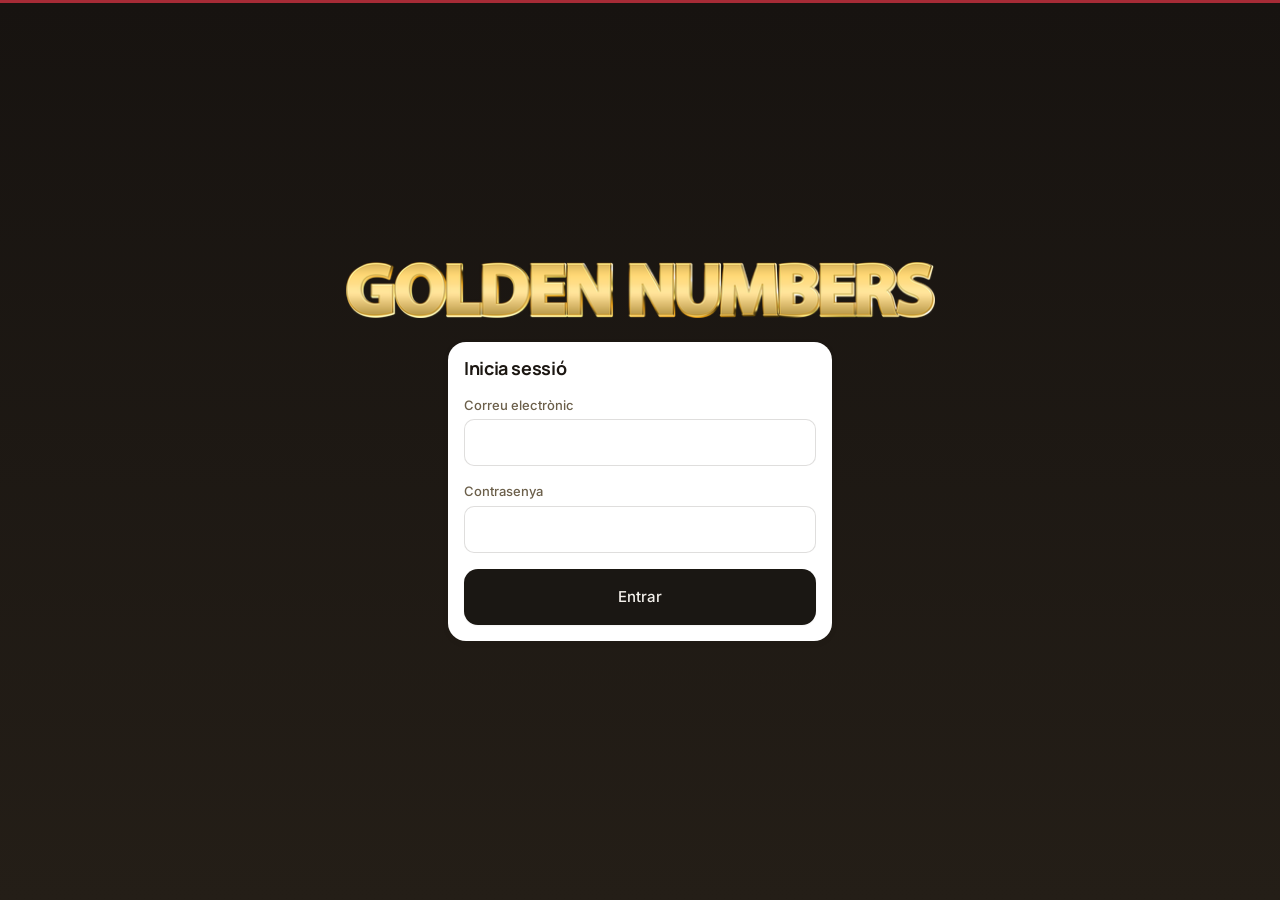
==== commit 887b5a6a: "Desplegament automàtic: 1e12aafdb1ed799706350923101f34e3bd06fb60" ====
--- a/index.html
+++ b/index.html
@@ -8,6 +8,12 @@
     
     <link rel="icon" type="image/png" sizes="32x32" href="/favicon-32.png" />
     <link rel="apple-touch-icon" href="/apple-touch-icon.png" />
+    <!-- Fonts de la primera pintada (src/core/ui/tipografia.css): sense el
+         preload, el navegador no les descobreix fins que ha baixat i llegit
+         el CSS. Nomes el subset latin; el latin-ext arriba sol si cal.
+         `crossorigin` es obligatori en una font, o es baixa dues vegades. -->
+    <link rel="preload" href="/fonts/inter-400-latin.woff2" as="font" type="font/woff2" crossorigin />
+    <link rel="preload" href="/fonts/manrope-700-latin.woff2" as="font" type="font/woff2" crossorigin />
     <title>Golden Numbers Intranet</title>
     <script>
       // Complement de public/404.html: restaura la ruta original codificada
@@ -29,8 +35,12 @@
         }
       })(window.location)
     </script>
-    <script type="module" crossorigin src="/assets/index-BDew3dWM.js"></script>
-    <link rel="stylesheet" crossorigin href="/assets/index-BBayuo88.css">
+    <script type="module" crossorigin src="/assets/index-Bhr3WYco.js"></script>
+    <link rel="modulepreload" crossorigin href="/assets/rolldown-runtime-hePW80VL.js">
+    <link rel="modulepreload" crossorigin href="/assets/usuarisNoms-B4YPXu33.js">
+    <link rel="modulepreload" crossorigin href="/assets/supabaseEscriptura-1eI_YXIF.js">
+    <link rel="stylesheet" crossorigin href="/assets/usuarisNoms-BdXTwz_h.css">
+    <link rel="stylesheet" crossorigin href="/assets/index-6ZgX48VX.css">
   <link rel="manifest" href="/manifest.webmanifest"></head>
   <body>
     <div id="root"></div>
--- a/assets/usuarisNoms-BdXTwz_h.css
+++ b/assets/usuarisNoms-BdXTwz_h.css
@@ -0,0 +1 @@
+.gn-login{justify-content:center;align-items:center;gap:var(--gn-space-6);min-height:100vh;padding:var(--gn-space-4);background:linear-gradient(180deg, var(--gn-color-marca-900) 0%, var(--gn-color-marca-800) 100%);border-top:3px solid var(--gn-color-bordeus-500);flex-direction:column;display:flex}.gn-login__logotip{width:auto;max-width:min(100%,20rem);height:auto}.gn-login__caixa{--gn-bg-superficie:var(--gn-gris-000);--gn-bg-superficie-alt:var(--gn-gris-100);--gn-text:var(--gn-gris-900);--gn-text-secundari:var(--gn-gris-600);--gn-vora:var(--gn-vora-fix-clar);--gn-accent-text:var(--gn-color-daurat-800);--gn-accent-superficie:#c8a64b1f;--gn-focus:var(--gn-color-accent-600);--gn-color-perill:var(--gn-perill-fix-clar);--gn-accio-primaria-bg:var(--gn-color-tinta-900);--gn-accio-primaria-bg-hover:var(--gn-color-tinta-800);--gn-accio-primaria-bg-actiu:var(--gn-color-tinta-950);--gn-accio-primaria-fg:var(--gn-gris-050);width:100%;max-width:24rem;box-shadow:var(--gn-ombra-lg)}.gn-login__form{gap:var(--gn-space-4);flex-direction:column;display:flex}.gn-login__titol{color:var(--gn-text);margin:0}.gn-login__error{color:var(--gn-color-perill);font-size:var(--gn-font-size-sm);margin:0}.gn-login__avis{padding:var(--gn-space-2) var(--gn-space-3);border-radius:var(--gn-radi-sm);background:var(--gn-bg-superficie-alt);color:var(--gn-text-secundari);font-size:var(--gn-font-size-sm);margin:0}.gn-auth-carregant{justify-content:center;align-items:center;min-height:100vh;display:flex}.gn-error-bd{min-height:100vh;padding:var(--gn-space-4);justify-content:center;align-items:center;display:flex}.gn-error-bd__caixa{max-width:32rem;padding:var(--gn-space-8);border-radius:var(--gn-radi-lg);border:1px solid var(--gn-color-perill);background:var(--gn-bg-superficie)}.gn-error-bd__titol{color:var(--gn-color-perill);margin-top:0}.gn-error-bd__ajuda{opacity:.75;font-size:var(--gn-font-size-sm);color:var(--gn-text-secundari)}.gn-error-bd__reintentar{margin-top:var(--gn-space-4)}.gn-canvi-contrasenya{min-height:100vh;padding:var(--gn-space-4);justify-content:center;align-items:center;display:flex}.gn-canvi-contrasenya__caixa{gap:var(--gn-space-4);flex-direction:column;width:100%;max-width:26rem;display:flex}.gn-canvi-contrasenya__form{gap:var(--gn-space-4);flex-direction:column;display:flex}.gn-canvi-contrasenya__titol{color:var(--gn-text);margin:0}.gn-canvi-contrasenya__explicacio{color:var(--gn-text-secundari);font-size:var(--gn-font-size-sm);margin:0}.gn-canvi-contrasenya__fet{color:var(--gn-exit-fg);font-size:var(--gn-font-size-sm);margin:0}.gn-dialeg-vel{z-index:var(--gn-z-modal);padding:var(--gn-space-4);background:var(--gn-vel);justify-content:center;align-items:center;display:flex;position:fixed;inset:0}.gn-dialeg{background:var(--gn-bg-superficie);width:100%;min-width:0;max-height:100%;color:var(--gn-text);border:1px solid var(--gn-vora);border-radius:var(--gn-radi-lg);box-shadow:var(--gn-ombra-lg);animation:gn-dialeg-entra var(--gn-transicio-base);flex-direction:column;display:flex}.gn-dialeg--petit{max-width:var(--gn-dialeg-amplada-petit)}.gn-dialeg--mitja{max-width:var(--gn-dialeg-amplada-mitja)}.gn-dialeg--gran{max-width:var(--gn-dialeg-amplada-gran)}.gn-dialeg:focus{outline:none}.gn-dialeg__capcalera{justify-content:space-between;align-items:flex-start;gap:var(--gn-space-3);padding:var(--gn-space-4) var(--gn-space-5);border-bottom:1px solid var(--gn-vora);display:flex}.gn-dialeg__titol{font-family:var(--gn-font-titol);font-size:var(--gn-font-size-xl);font-weight:var(--gn-font-pes-fort);line-height:var(--gn-line-height-titol);letter-spacing:var(--gn-lletra-titol);min-width:0;margin:0}.gn-dialeg__tanca{width:var(--gn-target-min);height:var(--gn-target-min);margin:calc(var(--gn-space-2) * -1) calc(var(--gn-space-2) * -1) 0 0;border-radius:var(--gn-radi-sm);color:var(--gn-text-secundari);cursor:pointer;transition:background var(--gn-transicio-interactiu), color var(--gn-transicio-interactiu);background:0 0;border:0;flex-shrink:0;justify-content:center;align-items:center;display:inline-flex}.gn-dialeg__tanca:hover{background:var(--gn-bg-superficie-alt);color:var(--gn-text)}.gn-dialeg__cos{min-height:0;padding:var(--gn-space-5);font-size:var(--gn-font-size-base);line-height:var(--gn-line-height-cos);flex:auto;overflow-y:auto}.gn-dialeg__missatge{color:var(--gn-text-secundari);margin:0}.gn-inactivitat-compte{margin:var(--gn-space-2) 0 0;color:var(--gn-text);font-size:var(--gn-font-size-xl);font-weight:var(--gn-font-pes-fort);font-variant-numeric:tabular-nums}.gn-dialeg__peu{justify-content:flex-end;gap:var(--gn-space-2);padding:var(--gn-space-4) var(--gn-space-5);border-top:1px solid var(--gn-vora);flex-wrap:wrap;display:flex}.gn-dialeg__peu .gn-boto{min-height:var(--gn-target-min);flex:0 auto}@keyframes gn-dialeg-entra{0%{opacity:0;transform:translateY(var(--gn-space-2))}}@keyframes gn-dialeg-puja{0%{transform:translateY(100%)}}@media (width<=767px) and (pointer:coarse){.gn-dialeg-vel{padding:0;padding-bottom:var(--gn-alcada-nav-mobil);align-items:flex-end}.gn-dialeg,.gn-dialeg--petit,.gn-dialeg--mitja,.gn-dialeg--gran{border-radius:var(--gn-radi-lg) var(--gn-radi-lg) 0 0;max-width:none;max-height:80vh;animation:gn-dialeg-puja var(--gn-transicio-base);border-width:1px 0 0}.gn-dialeg__peu{flex-direction:column}.gn-dialeg__peu .gn-boto{width:100%}}@media (pointer:coarse) and (width<=1024px){.gn-dialeg input,.gn-dialeg select,.gn-dialeg textarea{font-size:16px}}.gn-finestra-edicio__form{gap:var(--gn-space-4);flex-direction:column;min-width:0;display:flex}.gn-finestra-edicio .gn-dialeg__peu .gn-finestra-edicio__esborrar{margin-right:auto}@media (width<=767px) and (pointer:coarse){.gn-dialeg.gn-finestra-edicio{border:0;border-radius:0;max-height:none;position:fixed;inset:0}.gn-finestra-edicio .gn-dialeg__capcalera{padding-top:calc(var(--gn-space-4) + env(safe-area-inset-top))}.gn-finestra-edicio .gn-dialeg__peu{padding-bottom:calc(var(--gn-space-4) + env(safe-area-inset-bottom));flex-direction:row}.gn-finestra-edicio .gn-dialeg__peu .gn-boto{flex:1 1 0;width:auto}.gn-finestra-edicio .gn-dialeg__peu .gn-finestra-edicio__esborrar{margin-right:0}.gn-finestra-edicio .gn-dialeg__peu .gn-finestra-edicio__desar{flex-basis:100%}}.gn-avisos{right:var(--gn-space-4);bottom:var(--gn-space-4);z-index:var(--gn-z-avis);gap:var(--gn-space-2);width:min(var(--gn-avis-amplada), calc(100vw - var(--gn-space-8)));pointer-events:none;flex-direction:column;display:flex;position:fixed}.gn-avis{align-items:flex-start;gap:var(--gn-space-2);padding:var(--gn-space-3) var(--gn-space-4);background:var(--gn-bg-superficie);color:var(--gn-text);border:1px solid var(--gn-vora);border-left:var(--gn-space-1) solid var(--gn-vora);border-radius:var(--gn-radi-md);box-shadow:var(--gn-ombra-lg);font-size:var(--gn-font-size-base);line-height:var(--gn-line-height-cos);pointer-events:auto;animation:gn-avis-entra var(--gn-transicio-base);display:flex}.gn-avis--exit{border-left-color:var(--gn-color-exit)}.gn-avis--error{border-left-color:var(--gn-color-perill)}.gn-avis--info{border-left-color:var(--gn-color-info)}.gn-avis__icona{width:20px;height:20px;margin-top:var(--gn-space-1);flex-shrink:0}.gn-avis--exit .gn-avis__icona{color:var(--gn-color-exit)}.gn-avis--error .gn-avis__icona{color:var(--gn-color-perill)}.gn-avis__text{overflow-wrap:anywhere;flex:auto;min-width:0;margin:0}.gn-avis__tanca{width:var(--gn-target-min);height:var(--gn-target-min);margin:calc(var(--gn-space-2) * -1) calc(var(--gn-space-2) * -1) 0 0;border-radius:var(--gn-radi-sm);color:var(--gn-text-secundari);cursor:pointer;background:0 0;border:0;flex-shrink:0;justify-content:center;align-items:center;display:inline-flex}.gn-avis__tanca:hover{color:var(--gn-text)}@keyframes gn-avis-entra{0%{opacity:0;transform:translateY(var(--gn-space-2))}}@media (width<=767px) and (pointer:coarse){.gn-avisos{left:var(--gn-space-3);right:var(--gn-space-3);bottom:calc(var(--gn-alcada-nav-mobil) + var(--gn-space-3));width:auto}}.gn-esquelet{gap:var(--gn-space-3);padding:var(--gn-space-4);flex-direction:column;display:flex}.gn-esquelet__peca{border-radius:var(--gn-radi-sm);background:var(--gn-esquelet-bg);background-image:linear-gradient(90deg, var(--gn-esquelet-bg) 0%, var(--gn-esquelet-lluent) 50%, var(--gn-esquelet-bg) 100%);background-size:200% 100%;animation:1.4s linear infinite gn-esquelet-onada;display:block}.gn-esquelet--linia .gn-esquelet__peca{height:var(--gn-esquelet-linia)}.gn-esquelet--linia .gn-esquelet__peca:last-child{width:60%}.gn-esquelet--titol .gn-esquelet__peca{width:40%;min-width:8rem;max-width:100%;height:var(--gn-esquelet-titol);border-radius:var(--gn-radi-md)}.gn-esquelet--targeta .gn-esquelet__peca{height:var(--gn-esquelet-targeta);border-radius:var(--gn-radi-lg)}.gn-esquelet--graella{grid-template-columns:repeat(auto-fill, minmax(var(--gn-targeta-min), 1fr));grid-auto-rows:var(--gn-esquelet-targeta);gap:var(--gn-space-4);display:grid}.gn-esquelet--graella .gn-esquelet__peca{border-radius:var(--gn-radi-lg);height:100%}@keyframes gn-esquelet-onada{0%{background-position:100% 0}to{background-position:-100% 0}}@media (prefers-reduced-motion:reduce){.gn-esquelet__peca{background-image:none;animation:none!important}.gn-dialeg,.gn-avis{animation:none!important}}.gn-boto{justify-content:center;align-items:center;gap:var(--gn-space-2);min-height:var(--gn-target-min);padding:var(--gn-space-3) var(--gn-space-6);border-radius:var(--gn-radi-md);font-weight:var(--gn-font-pes-mig);font-size:var(--gn-font-size-base);cursor:pointer;transition:background var(--gn-transicio-interactiu), border-color var(--gn-transicio-interactiu), box-shadow var(--gn-transicio-interactiu), opacity var(--gn-transicio-interactiu), transform var(--gn-transicio-rapida);white-space:normal;border:1px solid #0000;width:auto;text-decoration:none;display:inline-flex}.gn-boto:disabled{opacity:.5;cursor:not-allowed}.gn-boto:active:not(:disabled){transform:translateY(1px)}.gn-boto--primari{background:var(--gn-accio-primaria-bg);color:var(--gn-accio-primaria-fg);border-color:var(--gn-vora);box-shadow:var(--gn-ombra-sm)}.gn-boto--primari:hover:not(:disabled){background:var(--gn-accio-primaria-bg-hover)}.gn-boto--primari:active:not(:disabled){background:var(--gn-accio-primaria-bg-actiu);box-shadow:none}.gn-boto--secundari{color:var(--gn-accent-text);border-color:var(--gn-accent);background:0 0}.gn-boto--secundari:hover:not(:disabled){background:var(--gn-accent-superficie)}.gn-boto--secundari:active:not(:disabled){background:var(--gn-accent-superficie);filter:brightness(.96)}.gn-boto--fantasma{color:var(--gn-text-secundari);border-color:var(--gn-vora);background:0 0}.gn-boto--fantasma:hover:not(:disabled){background:var(--gn-bg-superficie-alt);color:var(--gn-text)}.gn-boto--fantasma:active:not(:disabled){background:var(--gn-vora)}.gn-boto--perill{background:var(--gn-color-perill);color:var(--gn-gris-000)}.gn-boto--perill:active:not(:disabled){filter:brightness(.9)}.gn-boto--ample{width:100%}.gn-boto--gran{min-height:var(--gn-target-nav-mobil);font-size:var(--gn-font-size-md);padding:var(--gn-space-4) var(--gn-space-8)}.gn-targeta{background:var(--gn-bg-superficie);border-radius:var(--gn-radi-lg);box-shadow:var(--gn-ombra-md);padding:var(--gn-space-4)}.gn-camp{gap:var(--gn-space-1);flex-direction:column;width:100%;display:flex}.gn-camp__etiqueta{font-size:var(--gn-font-size-sm);font-weight:var(--gn-font-pes-mig);color:var(--gn-text-secundari)}.gn-camp__input{min-height:var(--gn-target-min);width:100%;padding:var(--gn-space-3) var(--gn-space-4);border:1px solid var(--gn-vora);border-radius:var(--gn-radi-sm);background:var(--gn-bg-superficie);color:var(--gn-text);transition:border-color var(--gn-transicio-interactiu), box-shadow var(--gn-transicio-interactiu)}.gn-camp__input:focus-visible{border-color:var(--gn-focus)}textarea.gn-camp__input{resize:vertical;min-height:4.5rem;font:inherit}.gn-camp--error .gn-camp__input{border-color:var(--gn-color-perill)}.gn-camp-hora__input{font-variant-numeric:tabular-nums}.gn-camp__error{font-size:var(--gn-font-size-sm);color:var(--gn-color-perill);margin:0}.gn-selector__select{appearance:auto}.gn-camp-casella{flex-direction:column;display:flex}.gn-camp-casella--alineat{gap:var(--gn-space-1)}.gn-camp-casella__espaiador{font-size:var(--gn-font-size-sm);visibility:hidden}.gn-camp-casella__control{align-items:center;gap:var(--gn-space-2);min-height:var(--gn-target-min);color:var(--gn-text-secundari);font-size:var(--gn-font-size-sm);cursor:pointer;display:inline-flex}.gn-camp-casella__input{width:var(--gn-space-5);height:var(--gn-space-5);accent-color:var(--gn-accent);cursor:pointer}.gn-camp-casella__input:disabled,.gn-camp-casella__input:disabled+.gn-camp-casella__text{opacity:.5;cursor:not-allowed}.gn-carregant{color:var(--gn-text-secundari)}.gn-carregant__text{clip:rect(0 0 0 0);clip-path:inset(50%);white-space:nowrap;border:0;width:1px;height:1px;margin:-1px;padding:0;position:absolute;overflow:hidden}.gn-carregant__spinner{border-radius:var(--gn-radi-pill);border:3px solid var(--gn-vora);border-top-color:var(--gn-accent);width:20px;height:20px;animation:.7s linear infinite gn-girar}@keyframes gn-girar{to{transform:rotate(360deg)}}.gn-estat-badge{padding:var(--gn-space-1) var(--gn-space-3);border-radius:var(--gn-radi-pill);font-size:var(--gn-font-size-sm);font-weight:var(--gn-font-pes-fort);white-space:nowrap;align-items:center;display:inline-flex}.gn-estat-badge--oberta{background:var(--gn-estat-oberta-bg);color:var(--gn-estat-oberta-fg)}.gn-estat-badge--assignada{background:var(--gn-estat-assignada-bg);color:var(--gn-estat-assignada-fg)}.gn-estat-badge--en_curs{background:var(--gn-estat-en_curs-bg);color:var(--gn-estat-en_curs-fg)}.gn-estat-badge--resolta{background:var(--gn-estat-resolta-bg);color:var(--gn-estat-resolta-fg)}.gn-estat-badge--tancada{background:var(--gn-estat-tancada-bg);color:var(--gn-estat-tancada-fg)}.gn-badge-baixa{padding:var(--gn-space-1) var(--gn-space-3);border-radius:var(--gn-radi-pill);font-size:var(--gn-font-size-sm);font-weight:var(--gn-font-pes-fort);white-space:nowrap;background:var(--gn-gris-600);color:var(--gn-gris-000);align-items:center;display:inline-flex}.gn-missatge{text-align:center;align-items:center;gap:var(--gn-space-2);padding:var(--gn-space-8) var(--gn-space-4);color:var(--gn-text-secundari);flex-direction:column;display:flex}.gn-missatge--buit{padding:var(--gn-space-12) var(--gn-space-4);position:relative;overflow:hidden}.gn-missatge__filigrana{width:9rem;height:auto;opacity:var(--gn-opacitat-filigrana);pointer-events:none;-webkit-user-select:none;user-select:none;position:absolute;top:50%;left:50%;transform:translate(-50%,-50%)}.gn-missatge__cos{z-index:1;align-items:center;gap:var(--gn-space-2);flex-direction:column;display:flex;position:relative}.gn-missatge__titol{font-size:var(--gn-font-size-md);font-weight:var(--gn-font-pes-mig);color:var(--gn-text)}.gn-missatge--error .gn-missatge__titol{color:var(--gn-color-perill)}.gn-missatge__descripcio{margin:0}.gn-missatge__accio{margin-top:var(--gn-space-2)}.gn-avis-actualitzacio{left:50%;top:calc(var(--gn-alcada-capcalera-mobil) + var(--gn-space-3));z-index:calc(var(--gn-z-nav) + 1);align-items:center;gap:var(--gn-space-3);max-width:calc(100% - var(--gn-space-6));padding:var(--gn-space-3) var(--gn-space-4);border-radius:var(--gn-radi-md);background:var(--gn-color-marca-900);color:var(--gn-marca-fg);box-shadow:var(--gn-ombra-md);font-size:var(--gn-font-size-sm);display:flex;position:fixed;transform:translate(-50%)}@media (width>=768px),(pointer:fine){.gn-avis-actualitzacio{top:auto;bottom:var(--gn-space-4)}}.gn-avis-actualitzacio__text{flex:auto}.gn-avis-actualitzacio__accio{min-height:var(--gn-target-min);padding:0 var(--gn-space-4);border:1px solid var(--gn-color-daurat-500);border-radius:var(--gn-radi-sm);color:var(--gn-color-daurat-300);font:inherit;cursor:pointer;transition:background var(--gn-transicio-interactiu);background:0 0;flex:none;font-weight:600}.gn-avis-actualitzacio__accio:hover{background:#ffffff14}.gn-avis-actualitzacio__tancar{min-width:var(--gn-target-min);min-height:var(--gn-target-min);color:var(--gn-marca-fg-secundari);cursor:pointer;background:0 0;border:0;flex:none;font-size:1.25rem;line-height:1}.gn-comptador{min-width:1.25rem;padding:1px var(--gn-space-1);border-radius:var(--gn-radi-pill);background:var(--gn-bg-superficie-alt);color:var(--gn-text-secundari);font-size:var(--gn-font-size-xs);font-weight:var(--gn-font-pes-mig);justify-content:center;align-items:center;line-height:1.4;display:inline-flex}.gn-barra-aplicacio{justify-content:space-between;align-items:center;gap:var(--gn-space-3);min-height:var(--gn-barra-app-alcada);padding:var(--gn-space-2) 0;border-bottom:1px solid var(--gn-vora);margin-bottom:var(--gn-space-4);flex-wrap:wrap;display:flex}.gn-barra-aplicacio__esquerra{align-items:center;gap:var(--gn-space-2);min-width:0;display:flex}.gn-barra-aplicacio__titol{font-size:var(--gn-font-size-xl);font-family:var(--gn-font-titol);font-weight:var(--gn-font-pes-fort);line-height:var(--gn-line-height-titol);color:var(--gn-text);text-overflow:ellipsis;white-space:nowrap;margin:0;overflow:hidden}.gn-barra-aplicacio__comptadors{align-items:center;gap:var(--gn-space-1);flex-wrap:wrap;display:flex}.gn-barra-aplicacio__dreta{align-items:center;gap:var(--gn-space-2);flex:auto;justify-content:flex-end;min-width:0;display:flex}.gn-barra-aplicacio__cerca{flex:12rem;min-width:0;max-width:20rem}.gn-fila-filtres{gap:var(--gn-space-2);padding-bottom:var(--gn-space-1);margin-bottom:var(--gn-space-4);scrollbar-width:thin;display:flex;overflow-x:auto}.gn-pill{align-items:center;gap:var(--gn-space-1);min-height:var(--gn-target-min);padding:var(--gn-space-1) var(--gn-space-3);border:1px solid var(--gn-vora);border-radius:var(--gn-radi-pill);background:var(--gn-bg-superficie);color:var(--gn-text-secundari);font-size:var(--gn-font-size-sm);font-weight:var(--gn-font-pes-mig);white-space:nowrap;cursor:pointer;transition:background var(--gn-transicio-interactiu), border-color var(--gn-transicio-interactiu), color var(--gn-transicio-interactiu);flex:none;display:inline-flex}.gn-pill:hover:not(.gn-pill--actiu){background:var(--gn-bg-superficie-alt)}.gn-pill--actiu{border-color:var(--gn-accent);background:var(--gn-accent-superficie);color:var(--gn-accent-text)}.gn-selector-vista{border:1px solid var(--gn-vora);border-radius:var(--gn-radi-sm);flex:none;display:inline-flex;overflow:hidden}.gn-selector-vista__opcio{min-width:var(--gn-target-min);min-height:var(--gn-target-min);padding:0 var(--gn-space-2);border:0;border-left:1px solid var(--gn-vora);background:var(--gn-bg-superficie);color:var(--gn-text-secundari);cursor:pointer;transition:background var(--gn-transicio-interactiu), color var(--gn-transicio-interactiu);justify-content:center;align-items:center;display:inline-flex}.gn-selector-vista__opcio:first-child{border-left:0}.gn-selector-vista__opcio:hover:not(.gn-selector-vista__opcio--actiu){background:var(--gn-bg-superficie-alt)}.gn-selector-vista__opcio--actiu{background:var(--gn-accent-superficie);color:var(--gn-accent-text)}.gn-selector-vista__opcio svg{width:20px;height:20px}.gn-taula-contenidor{border:1px solid var(--gn-vora);border-radius:var(--gn-radi-md);width:100%;overflow-x:auto}.gn-taula{border-collapse:collapse;width:100%;min-width:max-content;font-size:var(--gn-font-size-sm)}.gn-taula th,.gn-taula td{padding:0 var(--gn-space-3);height:var(--gn-taula-fila-alcada);text-align:left;white-space:nowrap}.gn-taula th{background:var(--gn-bg-superficie-alt);color:var(--gn-text-secundari);font-weight:var(--gn-font-pes-mig);position:sticky;top:0}.gn-taula tbody tr{border-top:1px solid var(--gn-vora)}.gn-taula tbody tr:hover{background:var(--gn-bg-superficie-alt)}.gn-taula-contenidor--desplegables{overflow:visible}.gn-taula-contenidor--desplegables .gn-taula{min-width:0}.gn-taula-contenidor--desplegables .gn-taula th,.gn-taula-contenidor--desplegables .gn-taula td{white-space:normal}.gn-taula-contenidor--desplegables .gn-taula th{position:static}.gn-taula .gn-fila-taula__mobil{white-space:normal;height:auto;padding:var(--gn-space-2) var(--gn-space-3);display:table-cell}.gn-taula .gn-fila-taula__cel{display:none}@media not all and (width>=900px){.gn-taula:has(.gn-fila-taula__mobil){min-width:0}}.gn-taula .gn-fila-taula__nota{white-space:normal;height:auto;padding:var(--gn-space-2) var(--gn-space-3)}.gn-taula__capcalera{display:none}@media (width>=900px){.gn-taula .gn-fila-taula__mobil{display:none}.gn-taula .gn-fila-taula__cel{display:table-cell}.gn-taula__capcalera{display:table-header-group}}.gn-fila-taula__mobil-cos{flex-direction:column;gap:2px;display:flex}.gn-fila-taula__mobil-linia1{justify-content:space-between;align-items:center;gap:var(--gn-space-2);display:flex}.gn-fila-taula__mobil-titol{font-weight:var(--gn-font-pes-fort)}.gn-fila-taula__mobil-accions{gap:var(--gn-space-1);flex-shrink:0;display:flex}.gn-fila-taula__mobil-linia2{font-size:var(--gn-font-size-xs);color:var(--gn-text-secundari)}.gn-fila-taula__accions{gap:var(--gn-space-1);align-items:center;display:flex}@media (width>=900px){.gn-fila-taula__accions .gn-boto-icona{width:32px;height:32px}}.gn-taula-enllac{color:inherit;font-weight:var(--gn-font-pes-mig);text-decoration:none}.gn-taula-enllac:hover{text-decoration:underline}.gn-boto-icona{width:var(--gn-target-min);height:var(--gn-target-min);border-radius:var(--gn-radi-sm);color:var(--gn-text-secundari);cursor:pointer;transition:background var(--gn-transicio-interactiu), color var(--gn-transicio-interactiu);background:0 0;border:0;flex-shrink:0;justify-content:center;align-items:center;display:inline-flex}.gn-boto-icona svg{width:20px;height:20px}.gn-boto-icona:hover{background:var(--gn-bg-superficie-alt);color:var(--gn-text)}.gn-boto-icona--perill:hover{background:var(--gn-perill-bg);color:var(--gn-perill-fg)}.gn-panell-tenyit .gn-boto{background:var(--gn-bg-superficie);border-color:var(--gn-vora);color:var(--gn-text)}.gn-panell-tenyit .gn-boto:hover:not(:disabled){background:var(--gn-bg-superficie-alt)}.gn-indicador-desat{font-size:var(--gn-font-size-sm);color:var(--gn-text-secundari);margin:0}.gn-indicador-desat.is-desat{color:var(--gn-color-exit)}.gn-indicador-desat.is-error{color:var(--gn-color-perill);font-weight:var(--gn-font-pes-mig)}.gn-etiqueta-objecte{align-items:center;gap:var(--gn-space-1);min-width:0;display:inline-flex}.gn-etiqueta-objecte svg{width:16px;height:16px;color:var(--gn-text-secundari);flex:none}.gn-error-limit{gap:var(--gn-space-4);max-width:var(--gn-formulari-amplada-estret);padding:var(--gn-space-8) var(--gn-space-4);flex-direction:column;margin:0 auto;display:flex}.gn-error-limit__titol{font-size:var(--gn-font-size-xl);line-height:var(--gn-line-height-titol);color:var(--gn-text);margin:0}.gn-error-limit__accions{gap:var(--gn-space-3);flex-wrap:wrap;display:flex}.gn-error-limit__detall{font-size:var(--gn-font-size-sm);color:var(--gn-text-secundari);overflow-wrap:anywhere;margin:0}.gn-error-limit__versio{font-size:var(--gn-font-size-xs);color:var(--gn-text-secundari);margin:0}.gn-avis-estoc{padding:var(--gn-space-1) var(--gn-space-2);border-radius:var(--gn-radi-pill);font-size:var(--gn-font-size-xs);font-weight:var(--gn-font-pes-mig);white-space:nowrap;display:inline-block}.gn-avis-estoc--suau{background:var(--gn-avis-bg);color:var(--gn-avis-fg)}.gn-avis-estoc--fort{background:var(--gn-perill-bg);color:var(--gn-perill-fg)}.gn-amb-pin{color:var(--gn-text-secundari);font-size:var(--gn-font-size-sm);margin:0}@media print{body *{visibility:hidden}.gn-imprimible,.gn-imprimible *{visibility:visible}.gn-imprimible{width:100%;margin:0;padding:0;position:absolute;top:0;left:0}.gn-imprimible .gn-no-imprimir,.gn-imprimible button,.gn-imprimible select,.gn-imprimible input{display:none!important}.gn-imprimible,.gn-imprimible *{color:#000!important;box-shadow:none!important;background:0 0!important}.gn-imprimible tr,.gn-imprimible li{break-inside:avoid}.gn-imprimible table{border-collapse:collapse;width:100%}.gn-imprimible th,.gn-imprimible td{text-align:left;border:1px solid #999;padding:4px 6px}.gn-imprimible .gn-taula-contenidor{overflow:visible}.gn-imprimible .gn-taula{min-width:0}.gn-imprimible .gn-taula th,.gn-imprimible .gn-taula td{white-space:normal}.gn-imprimible thead{display:table-header-group}.gn-imprimible .gn-fila-taula__cel{display:table-cell!important}.gn-imprimible .gn-fila-taula__mobil{display:none!important}.gn-imprimible .gn-taula__capcalera{display:table-header-group!important}}.gn-logotip{justify-content:center;align-items:center;max-width:100%;display:inline-flex}.gn-logotip__superficie{background:var(--gn-color-marca-900);border-radius:var(--gn-radi-md)}.gn-logotip__superficie--complet{padding:var(--gn-space-3) var(--gn-space-5)}.gn-logotip__superficie--monograma{padding:var(--gn-space-1)}.gn-logotip__img{max-width:100%;height:auto;display:block}.gn-boto-tornar{justify-content:center;align-items:center;gap:var(--gn-space-1);min-width:var(--gn-target-min);min-height:var(--gn-target-min);padding:var(--gn-space-1);margin-left:calc(var(--gn-space-1) * -1);border-radius:var(--gn-radi-sm);color:var(--gn-accent-text);font-weight:var(--gn-font-pes-mig);font-size:var(--gn-font-size-sm);transition:background var(--gn-transicio-interactiu);flex-shrink:0;text-decoration:none;display:inline-flex}.gn-boto-tornar:hover,.gn-boto-tornar:focus-visible{background:var(--gn-accent-superficie)}.gn-boto-tornar__icona{flex-shrink:0;width:18px;height:18px}.gn-boto-tornar__text{display:none}@media (width>=640px){.gn-boto-tornar{padding:var(--gn-space-1) var(--gn-space-2);justify-content:flex-start}.gn-boto-tornar__text{white-space:nowrap;display:inline}}button.gn-boto-tornar{font:inherit;cursor:pointer;background:0 0;border:0}.gn-cap-pagina{gap:var(--gn-space-2);margin-bottom:var(--gn-space-4);flex-direction:column;display:flex}.gn-cap-pagina__fila{align-items:center;gap:var(--gn-space-2);flex-wrap:wrap;display:flex}.gn-cap-pagina__titol{overflow-wrap:break-word;flex:auto;min-width:0;margin:0}.gn-cap-pagina__accions{align-items:center;gap:var(--gn-space-2);flex-wrap:wrap;flex-shrink:0;display:flex}.gn-barra-accions{left:0;right:0;bottom:var(--gn-alcada-nav-mobil);z-index:var(--gn-z-nav);gap:var(--gn-space-2);padding:var(--gn-space-2) var(--gn-space-4);background:var(--gn-bg-superficie);border-top:1px solid var(--gn-vora);flex-direction:column;display:flex;position:fixed}.gn-barra-accions__fila{align-items:center;gap:var(--gn-space-2);min-width:0;display:flex}.gn-barra-accions__principal{flex:auto;min-width:0}.gn-barra-accions__full{max-height:50vh;overflow-y:auto}.gn-menu-accions{flex-shrink:0;position:relative}.gn-menu-accions__boto{width:var(--gn-target-min);min-height:var(--gn-target-min);border:1px solid var(--gn-vora);border-radius:var(--gn-radi-md);color:var(--gn-text-secundari);cursor:pointer;transition:background var(--gn-transicio-interactiu), color var(--gn-transicio-interactiu);background:0 0;justify-content:center;align-items:center;display:inline-flex}.gn-menu-accions__boto:hover{background:var(--gn-bg-superficie-alt);color:var(--gn-text)}.gn-menu-accions__llista{z-index:var(--gn-z-tooltip);min-width:12rem;max-width:min(20rem,80vw);padding:var(--gn-space-1);background:var(--gn-bg-superficie);border:1px solid var(--gn-vora);border-radius:var(--gn-radi-md);box-shadow:var(--gn-ombra-lg);flex-direction:column;display:flex;position:absolute;right:0}.gn-menu-accions__llista--amunt{bottom:calc(100% + var(--gn-space-2))}.gn-menu-accions__llista--avall{top:calc(100% + var(--gn-space-2))}.gn-menu-accions__opcio{align-items:center;gap:var(--gn-space-2);width:100%;min-height:var(--gn-target-min);padding:0 var(--gn-space-3);border-radius:var(--gn-radi-sm);color:var(--gn-text);font-family:inherit;font-size:var(--gn-font-size-base);text-align:left;cursor:pointer;transition:background var(--gn-transicio-interactiu);background:0 0;border:0;text-decoration:none;display:flex}.gn-menu-accions__opcio:hover:not(:disabled){background:var(--gn-bg-superficie-alt)}.gn-menu-accions__opcio:disabled{opacity:.5;cursor:default}.gn-menu-accions__opcio--perill{color:var(--gn-color-perill)}.gn-menu-accions__opcio svg{flex-shrink:0;width:20px;height:20px}@media (width>=768px),(pointer:fine){.gn-barra-accions{display:none}}.gn-fitxa{gap:var(--gn-space-3);width:100%;max-width:var(--gn-amplada-pagina);padding:var(--gn-space-4);flex-direction:column;margin:0 auto;display:flex}.gn-fitxa--amb-barra{padding-bottom:calc(var(--gn-barra-accions-alcada) + var(--gn-space-4))}.gn-fitxa__tornar{align-items:center;min-width:0;display:flex}.gn-fitxa__graella,.gn-fitxa__contingut{gap:var(--gn-space-3);flex-direction:column;min-width:0;display:flex}.gn-fitxa__panell{gap:var(--gn-space-3);flex-direction:column;display:flex}.gn-fitxa__accions{gap:var(--gn-space-2);padding-top:var(--gn-space-3);border-top:1px solid var(--gn-vora);flex-direction:column;display:flex}.gn-fitxa__accio{gap:var(--gn-space-2);flex-direction:column;min-width:0;display:flex}.gn-fitxa__mes{justify-content:space-between;align-items:center;gap:var(--gn-space-2);width:100%;min-height:var(--gn-target-min);padding:0 var(--gn-space-1);border-radius:var(--gn-radi-sm);color:var(--gn-text-secundari);font-family:inherit;font-size:var(--gn-font-size-sm);text-align:left;cursor:pointer;transition:color var(--gn-transicio-interactiu);background:0 0;border:0;display:flex}.gn-fitxa__mes:hover{color:var(--gn-text)}.gn-fitxa__mes svg{width:18px;height:18px;transition:transform var(--gn-transicio-base);flex-shrink:0}.gn-fitxa__mes[aria-expanded=true] svg{transform:rotate(180deg)}.gn-panell{gap:var(--gn-space-3);flex-direction:column;min-width:0;display:flex}.gn-panell__capcalera{justify-content:space-between;align-items:center;gap:var(--gn-space-2);flex-wrap:wrap;display:flex}.gn-panell__insignia{align-items:center;gap:var(--gn-space-2);flex-wrap:wrap;min-width:0;display:inline-flex}.gn-panell__codi{color:var(--gn-text-secundari);font-size:var(--gn-font-size-sm)}.gn-panell__titol-fila{justify-content:space-between;align-items:flex-start;gap:var(--gn-space-2);display:flex}.gn-panell__titol{min-width:0;font-family:var(--gn-font-titol);font-weight:var(--gn-font-pes-fort);font-size:var(--gn-font-size-xl);line-height:var(--gn-line-height-titol);letter-spacing:var(--gn-lletra-titol);overflow-wrap:break-word;margin:0}.gn-panell__subtitol{margin:var(--gn-space-1) 0 0;color:var(--gn-text-secundari);font-size:var(--gn-font-size-sm);overflow-wrap:break-word}.gn-panell__avis{padding:var(--gn-space-2) var(--gn-space-3);border-radius:var(--gn-radi-sm);background:var(--gn-avis-panell-bg);color:var(--gn-avis-panell-fg);font-size:var(--gn-font-size-sm)}.gn-panell__xifres{gap:var(--gn-space-2);grid-auto-columns:minmax(0,1fr);grid-auto-flow:column;display:grid}.gn-panell__xifra{min-width:0;padding:var(--gn-space-2);border-radius:var(--gn-radi-sm);background:var(--gn-bg-superficie-alt);flex-direction:column;display:flex}.gn-panell__xifra-n{font-family:var(--gn-font-titol);font-weight:var(--gn-font-pes-fort);font-size:var(--gn-font-size-xl);line-height:var(--gn-line-height-titol)}.gn-panell__xifra-etiqueta{color:var(--gn-text-secundari);font-size:var(--gn-font-size-xs);overflow-wrap:break-word}.gn-panell__fila{justify-content:space-between;gap:var(--gn-space-3);padding:var(--gn-space-2) 0;border-top:1px solid var(--gn-vora);font-size:var(--gn-font-size-sm);display:flex}.gn-panell__clau{color:var(--gn-text-secundari);flex:0 auto}.gn-panell__valor{text-align:right;overflow-wrap:break-word;flex:auto;min-width:0}.gn-seccio{gap:var(--gn-space-3);flex-direction:column;min-width:0;display:flex}.gn-seccio__capcalera{justify-content:space-between;align-items:center;gap:var(--gn-space-3);flex-wrap:wrap;display:flex}.gn-seccio__titol{min-width:0;font-size:var(--gn-font-size-md);overflow-wrap:break-word;margin:0}.gn-seccio__dreta{align-items:center;gap:var(--gn-space-3);flex-shrink:0;display:flex}.gn-seccio__accio{align-items:center;gap:var(--gn-space-1);min-height:var(--gn-target-min);padding:0 var(--gn-space-1);border-radius:var(--gn-radi-sm);color:var(--gn-accent-text);font-family:inherit;font-size:var(--gn-font-size-sm);font-weight:var(--gn-font-pes-mig);cursor:pointer;transition:color var(--gn-transicio-interactiu);background:0 0;border:0;text-decoration:none;display:inline-flex}.gn-seccio__accio:hover:not(:disabled){color:var(--gn-accent)}.gn-seccio__accio:disabled{opacity:.5;cursor:default}.gn-seccio__accio svg{flex-shrink:0;width:18px;height:18px}.gn-seccio__cos{gap:var(--gn-space-3);flex-direction:column;min-width:0;display:flex}.gn-seccio__grup{gap:var(--gn-space-2);flex-direction:column;min-width:0;display:flex}.gn-seccio__grup-titol{align-items:center;gap:var(--gn-space-2);font-family:var(--gn-font-base);font-size:var(--gn-font-size-sm);font-weight:var(--gn-font-pes-fort);color:var(--gn-text-secundari);text-transform:uppercase;letter-spacing:.04em;margin:0;display:flex}.gn-camps{gap:var(--gn-space-3);grid-template-columns:1fr;display:grid}@media (width>=768px){.gn-camps{grid-template-columns:1fr 1fr}}.gn-camps__ample{grid-column:1/-1}.gn-plegable{gap:var(--gn-space-2);flex-direction:column;min-width:0;display:flex}.gn-plegable__mes{min-height:var(--gn-target-min);padding:0 var(--gn-space-1);border-radius:var(--gn-radi-sm);color:var(--gn-accent-text);font-family:inherit;font-size:var(--gn-font-size-sm);font-weight:var(--gn-font-pes-mig);cursor:pointer;transition:color var(--gn-transicio-interactiu);background:0 0;border:0;align-self:flex-start}.gn-plegable__mes:hover{color:var(--gn-accent)}.gn-text-editable{gap:var(--gn-space-2);flex-direction:column;min-width:0;display:flex}.gn-text-editable__fila{justify-content:space-between;align-items:flex-start;gap:var(--gn-space-3);min-width:0;display:flex}.gn-text-editable__titol{min-width:0;font-size:var(--gn-font-size-md);overflow-wrap:break-word;margin:0}.gn-text-editable__text{min-width:0;font-size:var(--gn-font-size-base);white-space:pre-wrap;overflow-wrap:break-word;margin:0}.gn-text-editable__buit{color:var(--gn-text-secundari)}.gn-text-editable__peu{justify-content:space-between;align-items:center;gap:var(--gn-space-3);flex-wrap:wrap;display:flex}.gn-text-editable__boto{align-items:center;gap:var(--gn-space-1);min-height:var(--gn-target-min);padding:0 var(--gn-space-2);border-radius:var(--gn-radi-sm);color:var(--gn-text-secundari);font-family:inherit;font-size:var(--gn-font-size-sm);cursor:pointer;transition:color var(--gn-transicio-interactiu), background var(--gn-transicio-interactiu);background:0 0;border:0;flex-shrink:0;display:inline-flex}.gn-text-editable__boto:hover{background:var(--gn-bg-superficie-alt);color:var(--gn-text)}.gn-text-editable__boto svg{flex-shrink:0;width:16px;height:16px}.gn-full-accio{gap:var(--gn-space-2);padding:var(--gn-space-3);border:1px solid var(--gn-vora);border-radius:var(--gn-radi-md);background:var(--gn-bg-superficie-alt);flex-direction:column;min-width:0;display:flex}.gn-full-accio__capcalera{justify-content:space-between;align-items:center;gap:var(--gn-space-2);display:flex}.gn-full-accio__titol{color:var(--gn-text-secundari);font-size:var(--gn-font-size-sm);font-weight:var(--gn-font-pes-mig);overflow-wrap:break-word;min-width:0}.gn-full-accio__tanca{width:var(--gn-target-min);min-height:var(--gn-target-min);border-radius:var(--gn-radi-sm);color:var(--gn-text-secundari);cursor:pointer;transition:color var(--gn-transicio-interactiu), background var(--gn-transicio-interactiu);background:0 0;border:0;flex-shrink:0;justify-content:center;align-items:center;display:inline-flex}.gn-full-accio__tanca:hover{background:var(--gn-bg-superficie);color:var(--gn-text)}.gn-full-accio__tanca svg{width:18px;height:18px}.gn-full-accio__cos{gap:var(--gn-space-2);flex-direction:column;min-width:0;display:flex}@media (width>=768px),(pointer:fine){.gn-fitxa{gap:var(--gn-space-4)}.gn-fitxa--amb-barra{padding-bottom:var(--gn-space-4)}.gn-fitxa__graella{grid-template-columns:var(--gn-panell-amplada) minmax(0, 1fr);gap:var(--gn-space-4);align-items:start;display:grid}.gn-fitxa__lateral{top:var(--gn-space-4);min-width:0;max-height:calc(100vh - var(--gn-space-8));position:sticky;overflow-y:auto}.gn-fitxa__contingut{gap:var(--gn-space-4)}}.gn-seccio__cos[hidden]{display:none}.gn-seccio__plega{align-items:center;gap:var(--gn-space-2);width:100%;font:inherit;color:inherit;text-align:left;cursor:pointer;background:0 0;border:0;padding:0;display:flex}.gn-seccio__plega svg{transition:transform var(--gn-transicio-interactiu);flex:none}.gn-seccio__plega[aria-expanded=false] svg{transform:rotate(-90deg)}.gn-llista{gap:var(--gn-space-3);width:100%;max-width:var(--gn-amplada-pagina);padding:var(--gn-space-4);flex-direction:column;margin:0 auto;display:flex}.gn-llista--amb-barra{padding-bottom:calc(var(--gn-barra-accions-alcada) + var(--gn-space-4))}.gn-llista__tornar{align-items:center;min-width:0;display:flex}.gn-llista__capcalera{justify-content:space-between;align-items:center;gap:var(--gn-space-3);flex-wrap:wrap;display:flex}.gn-llista__titols{flex:auto;min-width:0}.gn-llista__titol{overflow-wrap:break-word;margin:0}.gn-llista__subtitol{margin:var(--gn-space-1) 0 0;color:var(--gn-text-secundari);font-size:var(--gn-font-size-sm);overflow-wrap:break-word}.gn-llista__accions{justify-content:flex-end;align-items:center;gap:var(--gn-space-2);flex-wrap:wrap;min-width:0;display:flex}.gn-llista__barra{gap:var(--gn-space-2);flex-direction:column;min-width:0;display:flex}.gn-llista__fila{align-items:center;gap:var(--gn-space-2);min-width:0;display:flex}.gn-llista__cerca{flex:auto;min-width:0}.gn-llista__boto-filtres{width:var(--gn-target-min);min-height:var(--gn-target-min);background:var(--gn-bg-superficie);border:1px solid var(--gn-vora);border-radius:var(--gn-radi-sm);color:var(--gn-text-secundari);cursor:pointer;transition:background var(--gn-transicio-interactiu), border-color var(--gn-transicio-interactiu), color var(--gn-transicio-interactiu);flex-shrink:0;justify-content:center;align-items:center;display:inline-flex}.gn-llista__boto-filtres--actiu{background:var(--gn-accent-superficie);border-color:var(--gn-accent);color:var(--gn-accent-text)}.gn-llista__filtres{gap:var(--gn-space-2);flex-direction:column;min-width:0;display:flex}.gn-llista__filtres--desplegats{padding:var(--gn-space-3);border:1px solid var(--gn-vora);border-radius:var(--gn-radi-md);background:var(--gn-bg-superficie)}.gn-llista__contingut{gap:var(--gn-space-3);flex-direction:column;min-width:0;display:flex}.gn-targetes{gap:var(--gn-space-3);grid-template-columns:1fr;grid-auto-rows:1fr;min-width:0;margin:0;padding:0;list-style:none;display:grid}@media (width>=640px){.gn-targetes{grid-template-columns:repeat(auto-fill, minmax(var(--gn-targeta-min), 1fr))}}.gn-targetes>*{overflow-wrap:anywhere;flex-direction:column;min-width:0;height:100%;display:flex}.gn-targetes>*>*{flex:auto;min-width:0}.gn-targetes__peu{margin-top:auto}.gn-targetes__titol{-webkit-line-clamp:2;-webkit-box-orient:vertical;min-width:0;display:-webkit-box;overflow:hidden}.gn-filtre-xips{gap:var(--gn-space-2);padding-bottom:var(--gn-space-1);scrollbar-width:thin;display:flex;overflow-x:auto}@media (width>=768px),(pointer:fine){.gn-llista{gap:var(--gn-space-4)}.gn-llista--amb-barra{padding-bottom:var(--gn-space-4)}.gn-llista__barra{z-index:var(--gn-z-nav);padding:var(--gn-space-2) 0;background:var(--gn-bg);position:sticky;top:0}.gn-llista__fila{flex-wrap:wrap;align-items:flex-start}.gn-llista__cerca{flex:0 0 16.25rem;max-width:100%}.gn-llista__cerca .gn-camp{width:100%}.gn-llista__filtres{flex-flow:wrap;flex:1 1 0;align-items:flex-end}.gn-llista__filtres>*{flex:0 auto;width:auto;min-width:min(11.25rem,100%);max-width:20rem}.gn-llista__filtres .gn-camp{width:auto}.gn-llista__filtres>.gn-camp-casella{min-width:0;max-width:none}.gn-llista__filtres .gn-camp-casella__espaiador{display:none}.gn-llista__cerca .gn-camp__etiqueta,.gn-llista__filtres .gn-camp__etiqueta{clip:rect(0 0 0 0);clip-path:inset(50%);white-space:nowrap;border:0;width:1px;height:1px;margin:-1px;padding:0;position:absolute;overflow:hidden}.gn-llista__vista{flex-shrink:0;margin-left:auto}}.gn-llista-editable{gap:var(--gn-space-3);flex-direction:column;min-width:0;display:flex}.gn-llista-editable__nou{align-items:flex-start;gap:var(--gn-space-2);min-width:0;display:flex}.gn-llista-editable__camp{flex:auto;min-width:0}.gn-llista-editable__nou .gn-boto{min-height:var(--gn-target-min);flex-shrink:0}.gn-taula .gn-llista-editable__detall{color:var(--gn-text-secundari);font-size:var(--gn-font-size-sm)}.gn-taula .gn-llista-editable__accions{white-space:nowrap;text-align:right}.gn-llista-editable__accions .gn-boto{min-height:var(--gn-target-min)}.gn-llista-editable .gn-text-editable__fila{justify-content:flex-start;align-items:center;gap:var(--gn-space-2)}.gn-llista-editable__nom-fix{color:var(--gn-text-secundari);cursor:help}.gn-llista-editable .gn-taula{min-width:0}@media (width>=900px){.gn-llista-editable .gn-taula{min-width:max-content}}.gn-llista-editable--finestra .gn-taula{min-width:0}.gn-llista-editable--finestra .gn-taula td{height:auto;padding-top:var(--gn-space-2);padding-bottom:var(--gn-space-2);white-space:normal;overflow-wrap:anywhere}.gn-llista-editable__nom{font-weight:var(--gn-font-pes-mig)}.gn-llista-editable .gn-fila-taula__mobil-titol{min-width:0;font-weight:inherit;flex:auto;display:block}.gn-formulari{gap:var(--gn-space-3);width:100%;max-width:var(--gn-amplada-pagina);padding:var(--gn-space-4);flex-direction:column;margin:0 auto;display:flex}.gn-formulari--amb-barra{padding-bottom:calc(var(--gn-barra-accions-alcada) + var(--gn-space-4))}.gn-formulari__tornar{align-items:center;min-width:0;display:flex}.gn-formulari__capcalera{align-items:baseline;gap:var(--gn-space-2) var(--gn-space-3);flex-wrap:wrap;min-width:0;display:flex}.gn-formulari__titol{overflow-wrap:break-word;flex:auto;min-width:0;margin:0}.gn-formulari__cos{gap:var(--gn-space-3);flex-direction:column;min-width:0;display:flex}.gn-formulari__camps{gap:var(--gn-space-4);flex-direction:column;min-width:0;display:flex}.gn-formulari__accions{justify-content:flex-end;align-items:center;gap:var(--gn-space-2);flex-wrap:wrap;min-width:0;display:flex}.gn-formulari__accions .gn-boto{min-height:var(--gn-target-min)}.gn-formulari__spinner{border-width:2px;border-top-color:currentColor;flex-shrink:0;width:16px;height:16px}@media (width>=768px),(pointer:fine){.gn-formulari{gap:var(--gn-space-4);max-width:var(--gn-formulari-amplada-estret)}.gn-formulari--mitja{max-width:var(--gn-formulari-amplada-mitja)}.gn-formulari--amb-barra{padding-bottom:var(--gn-space-4)}.gn-formulari__cos{gap:var(--gn-space-4)}}.gn-combobox{position:relative}.gn-combobox__camp{align-items:center;display:flex;position:relative}.gn-combobox__input{padding-right:var(--gn-space-10)}.gn-combobox__esborrar{right:var(--gn-space-1);width:var(--gn-space-8);height:var(--gn-space-8);border-radius:var(--gn-radi-sm);color:var(--gn-text-secundari);font-size:var(--gn-font-size-md);cursor:pointer;transition:var(--gn-transicio-interactiu);background:0 0;border:0;justify-content:center;align-items:center;padding:0;line-height:1;display:flex;position:absolute}.gn-combobox__esborrar:hover{background:var(--gn-bg-superficie-alt);color:var(--gn-text)}.gn-combobox__llista{z-index:var(--gn-z-nav);margin:var(--gn-space-1) 0 0;padding:var(--gn-space-1);max-height:min(calc(var(--gn-target-min) * 8), 50vh);overscroll-behavior:contain;scroll-padding-block:var(--gn-space-8) var(--gn-space-1);border:1px solid var(--gn-vora);border-radius:var(--gn-radi-md);background:var(--gn-bg-superficie);box-shadow:var(--gn-ombra-md);list-style:none;position:absolute;top:100%;left:0;right:0;overflow-y:auto}.gn-combobox__grup{display:block}.gn-combobox__grup-titol{z-index:1;padding:var(--gn-space-2) var(--gn-space-3) var(--gn-space-1);background:var(--gn-bg-superficie);color:var(--gn-text-secundari);font-size:var(--gn-font-size-xs);font-weight:var(--gn-font-pes-fort);text-transform:uppercase;display:block;position:sticky;top:0}.gn-combobox__grup-llista{margin:0;padding:0;list-style:none}.gn-combobox__opcio{gap:var(--gn-space-1);padding:var(--gn-space-2) var(--gn-space-3);border-radius:var(--gn-radi-sm);cursor:pointer;flex-direction:column;display:flex}.gn-combobox__opcio--activa{background:var(--gn-accent-superficie)}.gn-combobox__opcio-text{color:var(--gn-text);font-weight:var(--gn-font-pes-mig)}.gn-combobox__opcio-meta{color:var(--gn-text-secundari);font-size:var(--gn-font-size-sm)}.gn-combobox__buit{padding:var(--gn-space-2) var(--gn-space-3);color:var(--gn-text-secundari);font-size:var(--gn-font-size-sm)}.gn-selector-multiple{position:relative}.gn-selector-multiple__boto{justify-content:space-between;align-items:center;gap:var(--gn-space-2);font:inherit;text-align:left;cursor:pointer;display:flex}.gn-selector-multiple__boto[disabled]{cursor:default;opacity:.6}.gn-selector-multiple__resum{text-overflow:ellipsis;white-space:nowrap;min-width:0;overflow:hidden}.gn-selector-multiple__fletxa{width:var(--gn-space-5);height:var(--gn-space-5);color:var(--gn-text-secundari);transition:transform var(--gn-transicio-rapida);flex:none}.gn-selector-multiple__boto--obert .gn-selector-multiple__fletxa{transform:rotate(180deg)}.gn-selector-multiple__panell{z-index:var(--gn-z-tooltip);margin-top:var(--gn-space-1);padding:var(--gn-space-1) var(--gn-space-3);max-height:min(calc(var(--gn-target-min) * 6), 50vh);overscroll-behavior:contain;border:1px solid var(--gn-vora);border-radius:var(--gn-radi-md);background:var(--gn-bg-superficie);box-shadow:var(--gn-ombra-md);position:absolute;top:100%;left:0;right:0;overflow-y:auto}.gn-selector-multiple__nota{margin:var(--gn-space-2) 0;padding-bottom:var(--gn-space-2);border-bottom:1px solid var(--gn-vora);font-size:var(--gn-font-size-xs);color:var(--gn-text-secundari)}.gn-selector-multiple__panell .gn-camp-casella__text{overflow-wrap:anywhere;min-width:0}.gn-selector-multiple__panell .gn-camp-casella__input{flex:none}.gn-en-proves{width:100%;max-width:var(--gn-amplada-pagina);padding:var(--gn-space-2) var(--gn-space-4);padding-left:calc(var(--gn-space-4) - var(--gn-space-1));background:var(--gn-bg-superficie);border-left:var(--gn-space-1) solid var(--gn-color-perill);border-bottom:1px solid var(--gn-vora);color:var(--gn-color-perill);font-size:var(--gn-font-size-sm);font-weight:var(--gn-font-pes-fort);margin:0 auto}.gn-campaneta{display:inline-flex}.gn-campaneta__boto{width:var(--gn-target-min);height:var(--gn-target-min);border-radius:var(--gn-radi-sm);color:inherit;cursor:pointer;transition:background var(--gn-transicio-interactiu);background:0 0;border:0;flex-shrink:0;justify-content:center;align-items:center;padding:0;display:inline-flex;position:relative}.gn-campaneta__boto:hover,.gn-campaneta__boto[aria-expanded=true]{background:var(--gn-marca-accent-superficie)}.gn-campaneta__globus{top:var(--gn-space-1);right:var(--gn-space-1);min-width:var(--gn-notificacions-globus-mida);height:var(--gn-notificacions-globus-mida);padding:0 var(--gn-space-1);border-radius:var(--gn-radi-pill);background:var(--gn-notificacions-globus-bg);color:var(--gn-notificacions-globus-fg);font-size:var(--gn-font-size-xs);font-weight:var(--gn-font-pes-fort);justify-content:center;align-items:center;line-height:1;display:inline-flex;position:absolute}.gn-campaneta__globus-text{clip:rect(0 0 0 0);clip-path:inset(50%);white-space:nowrap;border:0;width:1px;height:1px;margin:-1px;padding:0;position:absolute;overflow:hidden}.gn-notificacions{flex-direction:column;min-width:0;display:flex}.gn-notificacions--desplegable{z-index:var(--gn-z-modal);left:max(var(--gn-space-4), min(calc(var(--gn-notificacions-ancora-x) + var(--gn-space-2)), calc(100vw - var(--gn-notificacions-amplada) - var(--gn-space-4))));bottom:max(var(--gn-space-4), calc(100vh - var(--gn-notificacions-ancora-y)));width:var(--gn-notificacions-amplada);max-width:calc(100vw - var(--gn-space-8));max-height:min(var(--gn-notificacions-alcada-max), calc(var(--gn-notificacions-ancora-y) - var(--gn-space-4)));background:var(--gn-bg-superficie);color:var(--gn-text);border:1px solid var(--gn-vora);border-radius:var(--gn-radi-lg);box-shadow:var(--gn-ombra-lg);position:fixed;overflow:hidden}.gn-notificacions__capcalera{justify-content:space-between;align-items:baseline;gap:var(--gn-space-2);padding:var(--gn-space-3) var(--gn-space-4);border-bottom:1px solid var(--gn-vora);display:flex}.gn-notificacions__titol{font-family:var(--gn-font-titol);font-size:var(--gn-font-size-md);font-weight:var(--gn-font-pes-fort);line-height:var(--gn-line-height-titol);letter-spacing:var(--gn-lletra-titol);min-width:0}.gn-notificacions__compte{color:var(--gn-text-secundari);font-size:var(--gn-font-size-xs);white-space:nowrap}.gn-notificacions__push{padding:var(--gn-space-3) var(--gn-space-4);border-bottom:1px solid var(--gn-vora)}.gn-notificacions--full .gn-notificacions__push{padding:0 0 var(--gn-space-3)}.gn-notificacions__push-fila{justify-content:space-between;align-items:center;gap:var(--gn-space-3);display:flex}.gn-notificacions__push-text{color:var(--gn-text-secundari);font-size:var(--gn-font-size-sm);line-height:var(--gn-line-height-cos);min-width:0}.gn-notificacions__push-fila .gn-boto{min-height:var(--gn-target-min);flex-shrink:0}.gn-notificacions__push-error{margin:var(--gn-space-2) 0 0;color:var(--gn-color-perill);font-size:var(--gn-font-size-sm);line-height:var(--gn-line-height-cos)}.gn-notificacions__cos{min-height:0;padding:var(--gn-space-2);flex:auto;overflow-y:auto}.gn-notificacions__peu{padding:var(--gn-space-2);border-top:1px solid var(--gn-vora);display:flex}.gn-notificacions__peu .gn-boto{width:100%;min-height:var(--gn-target-min)}.gn-notificacions--full{gap:var(--gn-space-2)}.gn-notificacions__llista{gap:var(--gn-space-1);flex-direction:column;margin:0;padding:0;list-style:none;display:flex}.gn-notificacio{align-items:flex-start;gap:var(--gn-space-3);padding:var(--gn-space-3);border-radius:var(--gn-radi-md);color:inherit;min-height:var(--gn-target-min);transition:background var(--gn-transicio-interactiu);text-decoration:none;display:flex}.gn-notificacio:hover{background:var(--gn-bg-superficie-alt)}.gn-notificacio__icona{color:var(--gn-text-secundari);flex-shrink:0;display:inline-flex}.gn-notificacio__icona svg{width:20px;height:20px}.gn-notificacio__cos{gap:var(--gn-space-1);flex-direction:column;min-width:0;display:flex}.gn-notificacio__titol{font-size:var(--gn-font-size-base);font-weight:var(--gn-font-pes-mig);line-height:var(--gn-line-height-cos)}.gn-notificacio__text{color:var(--gn-text-secundari);font-size:var(--gn-font-size-sm);line-height:var(--gn-line-height-cos);overflow-wrap:anywhere}.gn-notificacio__data{color:var(--gn-text-secundari);font-size:var(--gn-font-size-xs)}.gn-notificacio--no-llegida{background:var(--gn-notificacions-fons-no-llegida);box-shadow:inset 3px 0 0 0 var(--gn-notificacions-marca)}.gn-notificacio--no-llegida .gn-notificacio__titol{font-weight:var(--gn-font-pes-fort)}.gn-notificacio--no-llegida .gn-notificacio__icona{color:var(--gn-notificacions-marca)}.gn-salut-graella{gap:var(--gn-space-2);grid-template-columns:repeat(2,minmax(0,1fr));grid-auto-rows:1fr;min-width:0;margin:0;padding:0;list-style:none;display:grid}@media (width>=640px){.gn-salut-graella{gap:var(--gn-space-3);grid-template-columns:repeat(3,minmax(0,1fr))}}@media (width>=1100px){.gn-salut-graella--4{grid-template-columns:repeat(4,minmax(0,1fr))}}.gn-salut-graella>li{min-width:0;display:flex}.gn-salut{--estat-vora:var(--gn-vora);--estat-fons:var(--gn-bg-superficie);--estat-icona-bg:var(--gn-salut-ok-icona-bg);--estat-icona-fg:var(--gn-salut-ok-icona-fg);gap:var(--gn-space-1);min-width:0;padding:var(--gn-space-3);border:1px solid var(--gn-vora);border-left:4px solid var(--estat-vora);border-radius:var(--gn-radi-md);background:var(--estat-fons);color:var(--gn-text);font:inherit;text-align:left;overflow-wrap:anywhere;box-shadow:var(--gn-ombra-sm);cursor:pointer;transition:box-shadow var(--gn-transicio-interactiu);flex-direction:column;flex:auto;margin:0;text-decoration:none;display:flex}@media (width>=640px){.gn-salut{padding:var(--gn-space-3) var(--gn-space-4)}}.gn-salut:hover{box-shadow:var(--gn-ombra-md)}.gn-salut:focus-visible{outline:2px solid var(--gn-focus);outline-offset:2px}.gn-salut--greu{--estat-vora:var(--gn-salut-greu-vora);--estat-fons:var(--gn-salut-greu-fons);--estat-icona-bg:var(--gn-salut-greu-icona-bg);--estat-icona-fg:var(--gn-salut-greu-icona-fg)}.gn-salut--lleu{--estat-vora:var(--gn-salut-lleu-vora);--estat-fons:var(--gn-salut-lleu-fons);--estat-icona-bg:var(--gn-salut-lleu-icona-bg);--estat-icona-fg:var(--gn-salut-lleu-icona-fg)}.gn-salut--no_llegible{--estat-vora:var(--gn-salut-gris-vora);--estat-fons:var(--gn-salut-gris-fons);--estat-icona-bg:var(--gn-salut-gris-icona-bg);--estat-icona-fg:var(--gn-salut-gris-icona-fg)}.gn-salut--info,.gn-salut--desactivat{--estat-icona-bg:var(--gn-salut-gris-icona-bg);--estat-icona-fg:var(--gn-salut-gris-icona-fg)}.gn-salut__cap{justify-content:space-between;align-items:center;gap:var(--gn-space-2);min-width:0;display:flex}.gn-salut__estat{align-items:center;gap:var(--gn-space-2);min-width:0;font-size:var(--gn-font-size-xs);font-weight:var(--gn-font-pes-fort);color:var(--gn-text-secundari);display:inline-flex}.gn-salut--greu .gn-salut__estat,.gn-salut--lleu .gn-salut__estat{color:var(--gn-text)}.gn-salut__icona{border-radius:var(--gn-radi-pill);background:var(--estat-icona-bg);width:1.125rem;height:1.125rem;color:var(--estat-icona-fg);flex-shrink:0;justify-content:center;align-items:center;display:inline-flex}.gn-salut__icona svg{stroke-width:3px;width:.75rem;height:.75rem}.gn-salut__on{width:1.125rem;height:1.125rem;color:var(--gn-text-secundari);flex-shrink:0}.gn-salut__titol{font-size:var(--gn-font-size-sm);font-weight:var(--gn-font-pes-mig);line-height:var(--gn-line-height-titol);-webkit-line-clamp:2;-webkit-box-orient:vertical;display:-webkit-box;overflow:hidden}.gn-salut__valor{font-family:var(--gn-font-titol);font-weight:var(--gn-font-pes-fort);font-size:var(--gn-font-size-xl);line-height:var(--gn-line-height-titol);letter-spacing:var(--gn-lletra-titol);-webkit-line-clamp:2;-webkit-box-orient:vertical;display:-webkit-box;overflow:hidden}.gn-salut__grafic{width:100%;height:var(--gn-salut-grafic-alcada);color:var(--gn-text-secundari);flex-shrink:0;display:block}.gn-salut--greu .gn-salut__grafic,.gn-salut--lleu .gn-salut__grafic{color:var(--gn-text)}.gn-salut__detall,.gn-salut__desti{display:none}@media (width>=640px){.gn-salut__valor{font-size:var(--gn-font-size-xifra)}.gn-salut__detall{-webkit-line-clamp:2;font-size:var(--gn-font-size-xs);color:var(--gn-text-secundari);-webkit-box-orient:vertical;display:-webkit-box;overflow:hidden}.gn-salut--greu .gn-salut__detall,.gn-salut--lleu .gn-salut__detall{color:var(--gn-text)}.gn-salut__desti{padding-top:var(--gn-space-1);align-items:center;gap:var(--gn-space-1);font-size:var(--gn-font-size-xs);font-weight:var(--gn-font-pes-mig);color:var(--gn-accent-text);margin-top:auto;display:inline-flex}.gn-salut__desti svg{flex-shrink:0;width:.875rem;height:.875rem}}.gn-salut-grup{margin:var(--gn-space-2) 0 0;font-size:var(--gn-font-size-xs);text-transform:uppercase;letter-spacing:.06em;font-weight:var(--gn-font-pes-fort);color:var(--gn-text-secundari)}.gn-salut-graella--discreta .gn-salut{box-shadow:none;background:0 0}.gn-salut-graella--discreta .gn-salut__valor{font-size:var(--gn-font-size-xl)}.gn-cares{align-items:center;gap:var(--gn-space-4);flex-direction:column;width:100%;max-width:44rem;display:flex}.gn-cares__titol{color:var(--gn-marca-fg);font-size:var(--gn-font-size-xl);margin:0}.gn-cares__buit{text-align:center;max-width:24rem;color:var(--gn-marca-fg-secundari);font-size:var(--gn-font-size-sm);margin:0}.gn-cares__llista{gap:var(--gn-space-4);grid-template-columns:repeat(auto-fit,minmax(9rem,1fr));grid-auto-rows:1fr;width:100%;margin:0;padding:0;list-style:none;display:grid}.gn-cares__item{display:flex}.gn-cara{align-items:center;gap:var(--gn-space-2);width:100%;padding:var(--gn-space-4) var(--gn-space-2);border-radius:var(--gn-radi-lg);color:var(--gn-marca-fg);cursor:pointer;background:0 0;border:2px solid #0000;flex-direction:column;font-family:inherit;display:flex}.gn-cara:hover:not(:disabled),.gn-cara:focus-visible{background:var(--gn-marca-accent-superficie);border-color:var(--gn-marca-vora)}.gn-cara--triada{background:var(--gn-marca-accent-superficie);border-color:var(--gn-accent)}.gn-cara--bloquejada{cursor:not-allowed;opacity:.55}.gn-cara__retrat{border-radius:var(--gn-radi-pill);background:var(--gn-color-marca-700);border:2px solid var(--gn-marca-vora);justify-content:center;align-items:center;width:96px;height:96px;display:flex;overflow:hidden}.gn-cara__foto{object-fit:cover;width:100%;height:100%}.gn-cara__inicials{color:var(--gn-marca-accent-text);font-size:var(--gn-font-size-xl);letter-spacing:.04em;font-weight:600}.gn-cara__nom{font-size:var(--gn-font-size-md);text-align:center;overflow-wrap:anywhere}.gn-cara__marca{font-size:var(--gn-font-size-xs);color:var(--gn-marca-fg-secundari);text-transform:uppercase;letter-spacing:.04em}.gn-cares__pin{gap:var(--gn-space-4);width:100%;max-width:24rem;padding:var(--gn-space-4);border-radius:var(--gn-radi-lg);background:var(--gn-bg-superficie);box-shadow:var(--gn-ombra-lg);flex-direction:column;display:flex}.gn-alta-rapida__estat{margin:0 0 var(--gn-space-3);color:var(--gn-text-secundari);font-size:var(--gn-font-size-sm)}.gn-alta-rapida__avis{margin:0 0 var(--gn-space-3);padding:var(--gn-space-2) var(--gn-space-3);border-radius:var(--gn-radi-sm);background:var(--gn-avis-panell-bg);color:var(--gn-avis-panell-fg);font-size:var(--gn-font-size-sm)}.gn-alta-rapida__fet{margin:0 0 var(--gn-space-3);color:var(--gn-text);font-size:var(--gn-font-size-sm)}.gn-alta-rapida__form{gap:var(--gn-space-4);flex-direction:column;max-width:24rem;display:flex}.gn-alta-rapida__accions{gap:var(--gn-space-2);display:flex}
--- a/assets/index-6ZgX48VX.css
+++ b/assets/index-6ZgX48VX.css
@@ -0,0 +1 @@
+.gn-layout{flex-direction:column;max-width:100vw;min-height:100vh;display:flex;overflow-x:clip}.gn-layout__capcalera{z-index:var(--gn-z-nav);justify-content:space-between;align-items:center;gap:var(--gn-space-2);min-height:var(--gn-alcada-capcalera-base);padding:calc(var(--gn-space-2) + env(safe-area-inset-top,0px)) var(--gn-space-4) var(--gn-space-2);background:var(--gn-marca);color:var(--gn-gris-050);border-bottom:2px solid var(--gn-color-bordeus-500);display:flex;position:sticky;top:0}.gn-layout__marca{flex-shrink:0}.gn-layout__capcalera-dreta{align-items:center;gap:var(--gn-space-2);min-width:0;display:flex}.gn-layout__campaneta{color:var(--gn-marca-fg-secundari)}.gn-layout__campaneta .gn-campaneta__boto:hover,.gn-layout__campaneta .gn-campaneta__boto[aria-expanded=true]{color:var(--gn-marca-fg)}.gn-layout__capcalera .gn-boto--fantasma{color:var(--gn-gris-050);min-height:var(--gn-target-min);padding:var(--gn-space-1) var(--gn-space-2)}.gn-layout__text-sortir{display:none}.gn-boto-idioma{align-items:center;gap:var(--gn-space-1);min-height:var(--gn-target-min);padding:0 var(--gn-space-2);border-radius:var(--gn-radi-sm);color:var(--gn-marca-fg-secundari);font-size:var(--gn-font-size-sm);font-weight:var(--gn-font-pes-mig);cursor:pointer;transition:background var(--gn-transicio-interactiu), color var(--gn-transicio-interactiu);background:0 0;border:1px solid #0000;display:inline-flex}.gn-boto-idioma:hover,.gn-boto-idioma:focus-visible{background:var(--gn-marca-accent-superficie);color:var(--gn-marca-fg)}.gn-boto-idioma__icona{flex-shrink:0;width:18px;height:18px}.gn-boto-idioma__actual{color:var(--gn-marca-accent-text)}.gn-boto-idioma__fletxa{opacity:.6}.gn-boto-idioma--compacte .gn-boto-idioma__fletxa,.gn-boto-idioma--compacte .gn-boto-idioma__seguent{display:none}.gn-boto-tema,.gn-boto-suggeriment,.gn-boto-perfil{align-items:center;gap:var(--gn-space-1);min-height:var(--gn-target-min);padding:0 var(--gn-space-2);border-radius:var(--gn-radi-sm);color:var(--gn-marca-fg-secundari);font-size:var(--gn-font-size-sm);font-weight:var(--gn-font-pes-mig);cursor:pointer;transition:background var(--gn-transicio-interactiu), color var(--gn-transicio-interactiu);background:0 0;border:1px solid #0000;display:inline-flex}.gn-boto-tema:hover,.gn-boto-tema:focus-visible,.gn-boto-suggeriment:hover,.gn-boto-suggeriment:focus-visible,.gn-boto-perfil:hover,.gn-boto-perfil:focus-visible{background:var(--gn-marca-accent-superficie);color:var(--gn-marca-fg)}.gn-boto-tema__icona,.gn-boto-suggeriment__icona,.gn-boto-perfil__icona{flex-shrink:0;width:18px;height:18px}.gn-boto-tema--compacte .gn-boto-tema__actual,.gn-boto-suggeriment--compacte .gn-boto-suggeriment__text{display:none}.gn-boto-suggeriment,.gn-boto-perfil{text-decoration:none}.gn-layout__cos{flex:1;min-width:0;display:flex}.gn-layout__lateral{display:none}.gn-layout__contingut{min-width:0;padding-bottom:calc(var(--gn-alcada-nav-mobil) + var(--gn-space-4));flex:1}.gn-layout__inferior{padding-bottom:env(safe-area-inset-bottom,0px);padding-left:env(safe-area-inset-left,0px);padding-right:env(safe-area-inset-right,0px);z-index:var(--gn-z-nav);background:var(--gn-bg-superficie);border-top:1px solid var(--gn-vora);box-shadow:var(--gn-ombra-md);position:fixed;bottom:0;left:0;right:0}.gn-layout__llista-inferior{scroll-snap-type:x proximity;overscroll-behavior-x:contain;scrollbar-width:none;display:flex;overflow-x:auto}.gn-layout__llista-inferior::-webkit-scrollbar{display:none}.gn-layout__llista-inferior[data-desborda=dreta]{-webkit-mask-image:linear-gradient(90deg,#000 calc(100% - 24px),#0000 100%);mask-image:linear-gradient(90deg,#000 calc(100% - 24px),#0000 100%)}.gn-layout__llista-inferior[data-desborda=esquerra]{-webkit-mask-image:linear-gradient(90deg,#0000 0,#000 24px);mask-image:linear-gradient(90deg,#0000 0,#000 24px)}.gn-layout__llista-inferior[data-desborda=totes]{-webkit-mask-image:linear-gradient(90deg,#0000 0,#000 24px calc(100% - 24px),#0000 100%);mask-image:linear-gradient(90deg,#0000 0,#000 24px calc(100% - 24px),#0000 100%)}.gn-layout__llista-inferior>li{flex:1 1 var(--gn-nav-mobil-entrada);min-width:var(--gn-nav-mobil-entrada);scroll-snap-align:center;display:flex}.gn-layout__enllac-inferior{width:100%;min-height:var(--gn-target-nav-mobil);padding:var(--gn-space-1);color:var(--gn-text-secundari);text-align:center;transition:color var(--gn-transicio-interactiu);flex-direction:column;flex:auto;justify-content:center;align-items:center;gap:2px;font-size:.6875rem;text-decoration:none;display:flex}.gn-layout__enllac-inferior span{text-overflow:ellipsis;white-space:nowrap;max-width:100%;overflow:hidden}.gn-layout__enllac-inferior--actiu{color:var(--gn-accent-text)}@media (width>=768px),(pointer:fine){.gn-layout__capcalera,.gn-layout__inferior{display:none}.gn-layout__lateral{height:100vh;z-index:var(--gn-z-lateral);width:var(--gn-lateral-amplada);background:var(--gn-color-marca-900);padding:var(--gn-space-4) var(--gn-space-2);transition:width var(--gn-transicio-base);flex-direction:column;flex-shrink:0;display:flex;position:sticky;top:0;overflow:visible}.gn-layout__lateral--plegat{width:var(--gn-lateral-amplada-plegada)}.gn-layout__lateral-capcalera{justify-content:space-between;align-items:center;gap:var(--gn-space-1);margin:0 var(--gn-space-2) var(--gn-space-5);display:flex}.gn-layout__lateral--plegat .gn-layout__lateral-capcalera{justify-content:center;gap:var(--gn-space-2);margin-left:0;margin-right:0;margin-bottom:var(--gn-space-3);flex-direction:column}.gn-layout__marca-lateral{display:flex}.gn-layout__boto-plegar{width:var(--gn-target-min);height:var(--gn-target-min);border-radius:var(--gn-radi-md);color:var(--gn-marca-fg-secundari);cursor:pointer;transition:background var(--gn-transicio-interactiu), color var(--gn-transicio-interactiu);background:0 0;border:0;flex-shrink:0;justify-content:center;align-items:center;display:inline-flex}.gn-layout__boto-plegar svg{width:20px;height:20px;transition:transform var(--gn-transicio-interactiu)}.gn-layout__boto-plegar:hover{background:var(--gn-color-marca-800);color:var(--gn-marca-fg)}.gn-layout__lateral--plegat .gn-layout__boto-plegar svg{transform:rotate(180deg)}.gn-layout__llista-lateral{flex-direction:column;gap:2px;display:flex}.gn-layout__grup-titol{margin:var(--gn-space-4) var(--gn-space-3) var(--gn-space-1);color:var(--gn-marca-fg-secundari);font-size:var(--gn-font-size-xs);font-weight:var(--gn-font-pes-fort);text-transform:uppercase;letter-spacing:.04em}.gn-layout__lateral--plegat .gn-layout__grup-titol{display:none}.gn-layout__enllac-lateral{align-items:center;gap:var(--gn-space-2);min-height:var(--gn-target-min);padding:var(--gn-space-1) var(--gn-space-3);border-radius:var(--gn-radi-md);color:var(--gn-marca-fg-secundari);font-size:var(--gn-font-size-sm);font-weight:var(--gn-font-pes-mig);transition:background var(--gn-transicio-interactiu), color var(--gn-transicio-interactiu);text-decoration:none;display:flex;position:relative}.gn-layout__enllac-lateral svg{flex-shrink:0;width:20px;height:20px}.gn-layout__enllac-lateral-text{text-overflow:ellipsis;white-space:nowrap;flex:auto;overflow:hidden}.gn-layout__enllac-lateral:hover{background:var(--gn-color-marca-800);color:var(--gn-marca-fg)}.gn-layout__enllac-lateral--actiu{background:var(--gn-marca-accent-superficie);color:var(--gn-marca-accent-text);font-weight:var(--gn-font-pes-fort)}.gn-layout__lateral--plegat .gn-layout__enllac-lateral{justify-content:center;padding-left:0;padding-right:0}.gn-layout__lateral--plegat .gn-layout__enllac-lateral-text,.gn-layout__lateral--plegat .gn-layout__llista-lateral .gn-comptador{display:none}.gn-layout__lateral--plegat .gn-layout__enllac-lateral:after,.gn-layout__lateral--plegat .gn-boto-tema:after,.gn-layout__lateral--plegat .gn-boto-idioma:after,.gn-layout__lateral--plegat .gn-boto-suggeriment:after,.gn-layout__lateral--plegat .gn-boto-perfil:after,.gn-layout__lateral--plegat .gn-boto-sortir:after{content:attr(data-etiqueta);left:calc(100% + var(--gn-space-2));z-index:var(--gn-z-tooltip);padding:var(--gn-space-1) var(--gn-space-3);border-radius:var(--gn-radi-sm);background:var(--gn-color-marca-900);color:var(--gn-marca-fg);font-size:var(--gn-font-size-sm);font-weight:var(--gn-font-pes-mig);white-space:nowrap;box-shadow:var(--gn-ombra-md);opacity:0;pointer-events:none;transition:opacity var(--gn-transicio-interactiu), transform var(--gn-transicio-interactiu);position:absolute;top:50%;transform:translateY(-50%)scale(.95)}.gn-layout__lateral--plegat .gn-layout__enllac-lateral:hover:after,.gn-layout__lateral--plegat .gn-layout__enllac-lateral:focus-visible:after,.gn-layout__lateral--plegat .gn-boto-tema:hover:after,.gn-layout__lateral--plegat .gn-boto-tema:focus-visible:after,.gn-layout__lateral--plegat .gn-boto-idioma:hover:after,.gn-layout__lateral--plegat .gn-boto-idioma:focus-visible:after,.gn-layout__lateral--plegat .gn-boto-suggeriment:hover:after,.gn-layout__lateral--plegat .gn-boto-suggeriment:focus-visible:after,.gn-layout__lateral--plegat .gn-boto-perfil:hover:after,.gn-layout__lateral--plegat .gn-boto-perfil:focus-visible:after,.gn-layout__lateral--plegat .gn-boto-sortir:hover:after,.gn-layout__lateral--plegat .gn-boto-sortir:focus-visible:after{opacity:1;transform:translateY(-50%)scale(1)}.gn-layout__lateral--plegat .gn-boto-tema,.gn-layout__lateral--plegat .gn-boto-idioma,.gn-layout__lateral--plegat .gn-boto-suggeriment,.gn-layout__lateral--plegat .gn-boto-perfil,.gn-layout__lateral--plegat .gn-boto-sortir{position:relative}.gn-layout__lateral-peu{padding-top:var(--gn-space-3);border-top:1px solid var(--gn-marca-vora);gap:var(--gn-space-2);flex-direction:column;margin-top:auto;display:flex}.gn-layout__usuari-bloc{justify-content:space-between;align-items:center;gap:var(--gn-space-2);padding:0 var(--gn-space-1);min-width:0;display:flex}.gn-layout__lateral--plegat .gn-layout__usuari-bloc{justify-content:center;padding:0}.gn-layout__lateral--plegat .gn-layout__usuari-nom{display:none}.gn-layout__versio{padding:0 var(--gn-space-1);color:var(--gn-marca-fg-secundari);font-size:var(--gn-font-size-xs);letter-spacing:.02em}.gn-layout__lateral--plegat .gn-layout__versio{display:none}.gn-layout__usuari-nom{min-width:0;color:var(--gn-marca-fg);font-size:var(--gn-font-size-sm);font-weight:var(--gn-font-pes-mig);text-overflow:ellipsis;white-space:nowrap;overflow:hidden}.gn-layout__usuari-nom--enllac{line-height:var(--gn-target-min);border-radius:var(--gn-radi-sm);text-decoration:none;display:block}.gn-layout__usuari-nom--enllac:hover,.gn-layout__usuari-nom--enllac:focus-visible{text-decoration:underline}.gn-layout__lateral-accions{align-items:stretch;gap:var(--gn-space-1);flex-direction:column;display:flex}.gn-layout__lateral-accions>*{justify-content:flex-start}.gn-layout__lateral-accions .gn-boto--fantasma{color:var(--gn-marca-fg-secundari)}.gn-layout__lateral-accions .gn-boto--fantasma:hover{background:var(--gn-marca-accent-superficie);color:var(--gn-marca-fg)}.gn-layout__lateral--plegat .gn-layout__lateral-accions .gn-boto--fantasma,.gn-layout__lateral--plegat .gn-layout__lateral-accions .gn-boto-idioma,.gn-layout__lateral--plegat .gn-layout__lateral-accions .gn-boto-suggeriment,.gn-layout__lateral--plegat .gn-layout__lateral-accions .gn-boto-tema{justify-content:center;width:100%;padding-left:0;padding-right:0}.gn-layout__contingut{padding:var(--gn-space-4)}}.gn-boto-sortir{align-items:center;gap:var(--gn-space-1);width:100%;min-height:var(--gn-target-min);padding:0 var(--gn-space-2);border-radius:var(--gn-radi-sm);color:var(--gn-marca-fg-secundari);font-family:inherit;font-size:var(--gn-font-size-sm);font-weight:var(--gn-font-pes-mig);text-align:left;cursor:pointer;transition:background var(--gn-transicio-interactiu), color var(--gn-transicio-interactiu);background:0 0;border:1px solid #0000;display:inline-flex}.gn-boto-sortir:hover,.gn-boto-sortir:focus-visible{background:var(--gn-marca-accent-superficie);color:var(--gn-marca-fg)}.gn-boto-sortir__icona{flex-shrink:0;width:18px;height:18px}.gn-boto-sortir--compacte{justify-content:center;padding-left:0;padding-right:0}.gn-boto-sortir--compacte .gn-boto-sortir__text{display:none}.gn-fitxatge-qui{color:var(--gn-text);font-weight:600}.gn-fitxatge-capsa{gap:var(--gn-space-3);padding:var(--gn-space-5);margin-bottom:var(--gn-space-5);background:var(--gn-bg-superficie);border:1px solid var(--gn-vora);border-radius:var(--gn-radi-lg);box-shadow:var(--gn-ombra-sm);flex-direction:column;display:flex}.gn-fitxatge-capsa__estat{color:var(--gn-text-secundari);font-size:var(--gn-font-size-sm);margin:0}.gn-fitxatge-accio{gap:var(--gn-space-3);flex-direction:column;display:flex}.gn-fitxatge-accio__nota,.gn-fitxatge-correccio__nota,.gn-fitxatge-correccio__quina{color:var(--gn-text-secundari);font-size:var(--gn-font-size-sm);margin:0}.gn-fitxatge-boto{min-height:calc(var(--gn-target-min) * 1.5);font-size:var(--gn-font-size-xl)}.gn-fitxatge-accio__altra{align-self:flex-start}.gn-fitxatge-correccions{margin:var(--gn-space-2) 0 0;gap:var(--gn-space-2);flex-direction:column;padding:0;list-style:none;display:flex}.gn-fitxatge-correccions__item{padding-left:var(--gn-space-3);border-left:2px solid var(--gn-accent);font-size:var(--gn-font-size-sm);flex-direction:column;gap:2px;display:flex}.gn-fitxatge-correccions__canvi{font-weight:600}.gn-fitxatge-correccions__qui,.gn-fitxatge-correccions__motiu{color:var(--gn-text-secundari)}.gn-fitxatge-rastre-fila>td{padding-top:0}@media (width<=899px){.gn-fitxatge-rastre-fila{display:none}}@media print{.gn-fitxatge-rastre-fila{display:table-row}.gn-fila-taula__mobil-cos .gn-fitxatge-correccions{display:none}}.gn-fitxatge-parelles{gap:var(--gn-space-2);flex-wrap:wrap;display:flex}.gn-fitxatge-parella{padding:2px var(--gn-space-2);border:1px solid var(--gn-vora);border-radius:var(--gn-radi-sm);background:var(--gn-bg-superficie-alt);color:inherit;font:inherit;font-size:var(--gn-font-size-sm);white-space:nowrap}button.gn-fitxatge-parella{cursor:pointer}button.gn-fitxatge-parella:hover{border-color:var(--gn-accent)}.gn-fitxatge-parella.is-oberta{border-color:var(--gn-color-avis);background:var(--gn-avis-panell-bg)}.gn-fila-taula.is-oberta>.gn-fila-taula__cel{background:var(--gn-avis-panell-bg)}.gn-fitxatge-descarrega{gap:var(--gn-space-2);margin-bottom:var(--gn-space-4);flex-wrap:wrap;display:flex}.gn-fitxatge-full{display:none}@media print{.gn-fitxatge-full{margin-bottom:var(--gn-space-4);display:block}.gn-fitxatge-full p{margin:0}}.gn-fitxatge-nota{margin:0 0 var(--gn-space-3);color:var(--gn-text-secundari);font-size:var(--gn-font-size-sm);max-width:70ch}.gn-fitxatge-nota.is-avis{color:var(--gn-text);font-weight:600}.gn-fitxatge-franja{gap:var(--gn-space-4);margin-bottom:var(--gn-space-3);flex-wrap:wrap;display:flex}.gn-fitxatge-franja__valor{margin:0 0 var(--gn-space-3);color:var(--gn-text);font-weight:600}.gn-avis-fitxatge{left:50%;top:calc(var(--gn-alcada-capcalera-mobil) + var(--gn-space-3) + 60px);z-index:calc(var(--gn-z-nav) + 1);align-items:center;gap:var(--gn-space-3);max-width:calc(100% - var(--gn-space-6));padding:var(--gn-space-3) var(--gn-space-4);border-radius:var(--gn-radi-md);background:var(--gn-color-marca-900);color:var(--gn-marca-fg);box-shadow:var(--gn-ombra-md);font-size:var(--gn-font-size-sm);display:flex;position:fixed;transform:translate(-50%)}@media (width>=768px),(pointer:fine){.gn-avis-fitxatge{top:auto;bottom:calc(var(--gn-space-4) + 60px)}}.gn-avis-fitxatge__text{flex:auto}.gn-avis-fitxatge__accio{min-height:var(--gn-target-min);padding:0 var(--gn-space-4);border:1px solid var(--gn-color-daurat-500);border-radius:var(--gn-radi-sm);color:var(--gn-color-daurat-300);font:inherit;cursor:pointer;transition:background var(--gn-transicio-interactiu);background:0 0;flex:none;align-items:center;font-weight:600;text-decoration:none;display:inline-flex}.gn-avis-fitxatge__accio:hover{background:#ffffff14}.gn-avis-fitxatge__tancar{min-width:var(--gn-target-min);min-height:var(--gn-target-min);color:var(--gn-marca-fg-secundari);font-size:var(--gn-font-size-xl);cursor:pointer;background:0 0;border:0;flex:none;line-height:1}@media print{.gn-avis-fitxatge{display:none}}.gn-fitxatge-cela.is-absencia{color:var(--gn-text-secundari);font-size:var(--gn-font-size-sm)}@font-face{font-family:Inter;font-style:normal;font-weight:400 600;font-display:swap;src:url(/fonts/inter-400-latin-ext.woff2)format("woff2");unicode-range:U+100-2BA,U+2BD-2C5,U+2C7-2CC,U+2CE-2D7,U+2DD-2FF,U+304,U+308,U+329,U+1D00-1DBF,U+1E00-1E9F,U+1EF2-1EFF,U+2020,U+20A0-20AB,U+20AD-20C0,U+2113,U+2C60-2C7F,U+A720-A7FF}@font-face{font-family:Inter;font-style:normal;font-weight:400 600;font-display:swap;src:url(/fonts/inter-400-latin.woff2)format("woff2");unicode-range:U+??,U+131,U+152-153,U+2BB-2BC,U+2C6,U+2DA,U+2DC,U+304,U+308,U+329,U+2000-206F,U+20AC,U+2122,U+2191,U+2193,U+2212,U+2215,U+FEFF,U+FFFD}@font-face{font-family:Manrope;font-style:normal;font-weight:700;font-display:swap;src:url(/fonts/manrope-700-latin-ext.woff2)format("woff2");unicode-range:U+100-2BA,U+2BD-2C5,U+2C7-2CC,U+2CE-2D7,U+2DD-2FF,U+304,U+308,U+329,U+1D00-1DBF,U+1E00-1E9F,U+1EF2-1EFF,U+2020,U+20A0-20AB,U+20AD-20C0,U+2113,U+2C60-2C7F,U+A720-A7FF}@font-face{font-family:Manrope;font-style:normal;font-weight:700;font-display:swap;src:url(/fonts/manrope-700-latin.woff2)format("woff2");unicode-range:U+??,U+131,U+152-153,U+2BB-2BC,U+2C6,U+2DA,U+2DC,U+304,U+308,U+329,U+2000-206F,U+20AC,U+2122,U+2191,U+2193,U+2212,U+2215,U+FEFF,U+FFFD}:root{--gn-color-daurat-100:#fbf3dc;--gn-color-daurat-200:#f5e6b8;--gn-color-daurat-300:#f0dc96;--gn-color-daurat-400:#d9bc70;--gn-color-daurat-500:#c8a64b;--gn-color-daurat-600:#a9822e;--gn-color-daurat-700:#8f6b1f;--gn-color-daurat-800:#7a5a18;--gn-color-daurat-900:#4a3712;--gn-color-marca-900:#171310;--gn-color-marca-800:#241e17;--gn-color-marca-700:#362d21;--gn-marca-fg:var(--gn-gris-050);--gn-marca-fg-secundari:var(--gn-gris-200);--gn-marca-accent-text:var(--gn-color-daurat-300);--gn-marca-accent-superficie:#f0dc9624;--gn-marca-vora:#faf8f424;--gn-color-bordeus-100:#f3dee0;--gn-color-bordeus-200:#e3aeb3;--gn-color-bordeus-300:#d98d92;--gn-color-bordeus-400:#c05a61;--gn-color-bordeus-500:#a62b36;--gn-color-bordeus-600:#93242f;--gn-color-bordeus-700:#7a1d26;--gn-color-bordeus-800:#5c161d;--gn-color-bordeus-900:#3d0f14;--gn-color-accent-400:var(--gn-color-daurat-400);--gn-color-accent-500:var(--gn-color-daurat-500);--gn-color-accent-600:var(--gn-color-daurat-600);--gn-color-tinta-950:#100e0c;--gn-color-tinta-900:#1a1713;--gn-color-tinta-800:#29231c;--gn-color-tinta-700:#3c3428;--gn-color-tinta-600:#554a39;--gn-gris-000:#fff;--gn-gris-050:#f4f1ec;--gn-gris-100:#f2ede3;--gn-gris-200:#e6ddcd;--gn-gris-300:#cdc0a8;--gn-gris-400:#ab9c80;--gn-gris-500:#877759;--gn-gris-600:#6b5f4a;--gn-gris-700:#4a4030;--gn-gris-800:#2f2921;--gn-gris-900:#1c1712;--gn-color-info:#3b82c4;--gn-color-exit:#3f9d5f;--gn-color-avis:#d9a441;--gn-color-perill:#d6291f;--gn-perill-fix-clar:#d6291f;--gn-avis-bg:var(--gn-color-avis);--gn-avis-fg:var(--gn-accent-fg);--gn-avis-panell-bg:#d9a44129;--gn-avis-panell-fg:var(--gn-text);--gn-perill-bg:var(--gn-color-perill);--gn-perill-fg:var(--gn-gris-000);--gn-perill-panell-bg:#d6291f1f;--gn-perill-panell-fg:var(--gn-text);--gn-exit-bg:#166534;--gn-exit-fg:var(--gn-gris-000);--gn-salut-greu-vora:var(--gn-perill-bg);--gn-salut-greu-fons:var(--gn-perill-panell-bg);--gn-salut-greu-icona-bg:var(--gn-perill-bg);--gn-salut-greu-icona-fg:var(--gn-perill-fg);--gn-salut-lleu-vora:var(--gn-avis-bg);--gn-salut-lleu-fons:var(--gn-avis-panell-bg);--gn-salut-lleu-icona-bg:var(--gn-avis-bg);--gn-salut-lleu-icona-fg:var(--gn-avis-fg);--gn-salut-gris-vora:var(--gn-gris-400);--gn-salut-gris-fons:var(--gn-bg-superficie-alt);--gn-salut-gris-icona-bg:var(--gn-gris-600);--gn-salut-gris-icona-fg:var(--gn-gris-000);--gn-salut-ok-icona-bg:var(--gn-exit-bg);--gn-salut-ok-icona-fg:var(--gn-exit-fg);--gn-salut-grafic-alcada:1.75rem;--gn-estat-oberta-bg:#d6291f;--gn-estat-oberta-fg:var(--gn-gris-000);--gn-estat-assignada-bg:#0369a1;--gn-estat-assignada-fg:var(--gn-gris-000);--gn-estat-resolta-bg:#166534;--gn-estat-resolta-fg:var(--gn-gris-000);--gn-estat-tancada-bg:#52525b;--gn-estat-tancada-fg:var(--gn-gris-000);--gn-estat-en_curs-bg:#1d4ed8;--gn-estat-en_curs-fg:var(--gn-gris-000);--gn-identitat-1:#4a7de2;--gn-identitat-2:#c46720;--gn-identitat-3:#108e8e;--gn-identitat-4:#e04287;--gn-identitat-5:#548f19;--gn-identitat-6:#9965e2;--gn-identitat-7:#229248;--gn-identitat-8:#bf50d1;--gn-identitat-actual:var(--gn-identitat-1);--gn-torn-bg:var(--gn-accent-superficie);--gn-torn-vora:var(--gn-accent);--gn-vacances-bg:#1f8a5629;--gn-vacances-vora:#1f8a56;--gn-absencia-bg:#3b7bd029;--gn-absencia-vora:#3b7bd0;--gn-planilla-cella-alcada:62px;--gn-cella-marca-alcada:25px;--gn-bg:var(--gn-gris-050);--gn-bg-superficie:var(--gn-gris-000);--gn-bg-superficie-alt:var(--gn-gris-100);--gn-text:var(--gn-gris-900);--gn-text-secundari:var(--gn-gris-600);--gn-vora:#1c171224;--gn-marca:var(--gn-color-marca-900);--gn-accent:var(--gn-color-accent-500);--gn-accent-fg:#1a1400;--gn-focus:var(--gn-color-accent-600);--gn-accent-text:var(--gn-color-daurat-800);--gn-vora-fix-clar:#1c171224;--gn-accent-superficie:#c8a64b1f;--gn-esquelet-bg:#1c171217;--gn-esquelet-lluent:#1c171208;--gn-accio-primaria-bg:var(--gn-color-tinta-900);--gn-accio-primaria-bg-hover:var(--gn-color-tinta-800);--gn-accio-primaria-bg-actiu:var(--gn-color-tinta-950);--gn-accio-primaria-fg:var(--gn-gris-050);--gn-space-1:4px;--gn-space-2:8px;--gn-space-3:12px;--gn-space-4:16px;--gn-space-5:20px;--gn-space-6:24px;--gn-space-8:32px;--gn-space-10:40px;--gn-space-12:48px;--gn-space-16:64px;--gn-radi-sm:10px;--gn-radi-md:14px;--gn-radi-lg:18px;--gn-radi-pill:999px;--gn-ombra-sm:0 1px 2px #1a17130d;--gn-ombra-md:0 2px 6px #1a171312;--gn-ombra-lg:0 8px 20px #100e0c38;--gn-vel:#100e0c8c;--gn-font-base:"Inter", system-ui, -apple-system, "Segoe UI", Roboto, Helvetica, Arial, sans-serif;--gn-font-titol:"Manrope", "Inter", system-ui, -apple-system, "Segoe UI", Roboto, sans-serif;--gn-font-size-xs:.6875rem;--gn-font-size-sm:.8125rem;--gn-font-size-base:.875rem;--gn-font-size-md:.9375rem;--gn-font-size-xl:1.125rem;--gn-font-size-xifra:1.5rem;--gn-font-pes-normal:400;--gn-font-pes-mig:500;--gn-font-pes-fort:700;--gn-line-height-cos:1.5;--gn-line-height-titol:1.2;--gn-lletra-titol:-.02em;--gn-target-min:44px;--gn-target-nav-mobil:56px;--gn-nav-mobil-entrada:5.25rem;--gn-alcada-nav-mobil:calc(var(--gn-target-nav-mobil) + env(safe-area-inset-bottom,0px));--gn-alcada-capcalera-base:calc(var(--gn-target-min) + 2 * var(--gn-space-2) + 2px);--gn-alcada-capcalera-mobil:calc(var(--gn-alcada-capcalera-base) + env(safe-area-inset-top,0px));--gn-lateral-amplada:12.5rem;--gn-lateral-amplada-plegada:3.75rem;--gn-barra-app-alcada:44px;--gn-taula-fila-alcada:48px;--gn-amplada-pagina:1400px;--gn-panell-amplada:320px;--gn-targeta-min:17.5rem;--gn-formulari-amplada-estret:720px;--gn-formulari-amplada-mitja:960px;--gn-barra-accions-alcada:60px;--gn-dialeg-amplada-petit:24rem;--gn-dialeg-amplada-mitja:32rem;--gn-dialeg-amplada-gran:45rem;--gn-avis-amplada:22rem;--gn-esquelet-linia:.75rem;--gn-esquelet-titol:1.5rem;--gn-esquelet-targeta:8rem;--gn-notificacions-amplada:23rem;--gn-notificacions-ancora-x:0px;--gn-notificacions-ancora-y:100vh;--gn-notificacions-alcada-max:26rem;--gn-notificacions-globus-mida:1.125rem;--gn-notificacions-globus-bg:var(--gn-color-bordeus-500);--gn-notificacions-globus-fg:var(--gn-gris-000);--gn-notificacions-marca:var(--gn-color-bordeus-500);--gn-notificacions-fons-no-llegida:var(--gn-accent-superficie);--gn-z-nav:100;--gn-z-lateral:120;--gn-z-tooltip:150;--gn-z-modal:200;--gn-z-avis:300;--gn-transicio-rapida:.12s ease;--gn-transicio-base:.2s ease;--gn-transicio-interactiu:.16s ease;--gn-focus-offset:2px;--gn-opacitat-filigrana:.05}@media (prefers-color-scheme:dark){:root{--gn-bg:var(--gn-gris-900);--gn-bg-superficie:var(--gn-color-marca-800);--gn-bg-superficie-alt:var(--gn-color-marca-700);--gn-text:var(--gn-gris-050);--gn-text-secundari:var(--gn-gris-300);--gn-vora:#faf8f429;--gn-marca:var(--gn-color-marca-900);--gn-accent:var(--gn-color-accent-400);--gn-accent-fg:#1a1400;--gn-focus:var(--gn-color-accent-400);--gn-accent-text:var(--gn-color-daurat-300);--gn-accent-superficie:#f0dc9624;--gn-esquelet-bg:#faf8f41a;--gn-esquelet-lluent:#faf8f40a;--gn-color-perill:#f2695e;--gn-accio-primaria-bg:var(--gn-color-tinta-700);--gn-accio-primaria-bg-hover:var(--gn-color-tinta-600);--gn-accio-primaria-bg-actiu:var(--gn-color-tinta-800);--gn-accio-primaria-fg:var(--gn-gris-050);--gn-opacitat-filigrana:.08;--gn-notificacions-globus-bg:var(--gn-color-bordeus-400);--gn-notificacions-marca:var(--gn-color-bordeus-300)}}:root[data-tema=fosc]{--gn-bg:var(--gn-gris-900);--gn-bg-superficie:var(--gn-color-marca-800);--gn-bg-superficie-alt:var(--gn-color-marca-700);--gn-text:var(--gn-gris-050);--gn-text-secundari:var(--gn-gris-300);--gn-vora:#faf8f429;--gn-marca:var(--gn-color-marca-900);--gn-accent:var(--gn-color-accent-400);--gn-accent-fg:#1a1400;--gn-focus:var(--gn-color-accent-400);--gn-accent-text:var(--gn-color-daurat-300);--gn-accent-superficie:#f0dc9624;--gn-esquelet-bg:#faf8f41a;--gn-esquelet-lluent:#faf8f40a;--gn-color-perill:#f2695e;--gn-accio-primaria-bg:var(--gn-color-tinta-700);--gn-accio-primaria-bg-hover:var(--gn-color-tinta-600);--gn-accio-primaria-bg-actiu:var(--gn-color-tinta-800);--gn-accio-primaria-fg:var(--gn-gris-050);--gn-opacitat-filigrana:.08;--gn-notificacions-globus-bg:var(--gn-color-bordeus-400);--gn-notificacions-marca:var(--gn-color-bordeus-300)}:root[data-tema=clar]{--gn-bg:var(--gn-gris-050);--gn-bg-superficie:var(--gn-gris-000);--gn-bg-superficie-alt:var(--gn-gris-100);--gn-text:var(--gn-gris-900);--gn-text-secundari:var(--gn-gris-600);--gn-vora:#1c171224;--gn-marca:var(--gn-color-marca-900);--gn-accent:var(--gn-color-accent-500);--gn-accent-fg:#1a1400;--gn-focus:var(--gn-color-accent-600);--gn-accent-text:var(--gn-color-daurat-800);--gn-accent-superficie:#c8a64b1f;--gn-esquelet-bg:#1c171217;--gn-esquelet-lluent:#1c171208;--gn-color-perill:#d6291f;--gn-accio-primaria-bg:var(--gn-color-tinta-900);--gn-accio-primaria-bg-hover:var(--gn-color-tinta-800);--gn-accio-primaria-bg-actiu:var(--gn-color-tinta-950);--gn-accio-primaria-fg:var(--gn-gris-050);--gn-opacitat-filigrana:.05;--gn-notificacions-globus-bg:var(--gn-color-bordeus-500);--gn-notificacions-marca:var(--gn-color-bordeus-500)}*,:before,:after{box-sizing:border-box}html,body,#root{height:100%}html{-webkit-text-size-adjust:100%}body{background:var(--gn-bg);color:var(--gn-text);font-family:var(--gn-font-base);font-size:var(--gn-font-size-base);line-height:var(--gn-line-height-cos);max-width:100vw;margin:0;overflow-x:hidden}#root{max-width:100vw}img,svg,video{max-width:100%;display:block}h1,h2,h3,p{margin:0 0 var(--gn-space-3) 0}h1{font-size:var(--gn-font-size-xl);line-height:var(--gn-line-height-titol);letter-spacing:var(--gn-lletra-titol);font-weight:var(--gn-font-pes-fort)}h2{font-size:var(--gn-font-size-md);line-height:var(--gn-line-height-titol);font-weight:var(--gn-font-pes-fort)}h3{font-size:var(--gn-font-size-base);line-height:var(--gn-line-height-titol);font-weight:var(--gn-font-pes-mig)}button,input,select,textarea{font:inherit;color:inherit}@media (pointer:coarse) and (width<=1024px){input,select,textarea,textarea.gn-camp__input{font-size:16px}}a{color:var(--gn-accent-text)}ul,ol{margin:0;padding:0;list-style:none}:focus-visible{outline:2px solid var(--gn-focus);outline-offset:var(--gn-focus-offset)}@media (prefers-reduced-motion:reduce){*,:before,:after{transition-duration:.01ms!important;animation-duration:.01ms!important;animation-iteration-count:1!important}}.gn-placeholder{padding:var(--gn-space-6) var(--gn-space-4);color:var(--gn-text-secundari)}.gn-placeholder h1{color:var(--gn-text)}h1,h2,h3{font-family:var(--gn-font-titol)}body{font-variant-numeric:tabular-nums}.gn-nomes-lector{clip:rect(0 0 0 0);clip-path:inset(50%);white-space:nowrap;border:0;width:1px;height:1px;margin:-1px;padding:0;position:absolute;overflow:hidden}
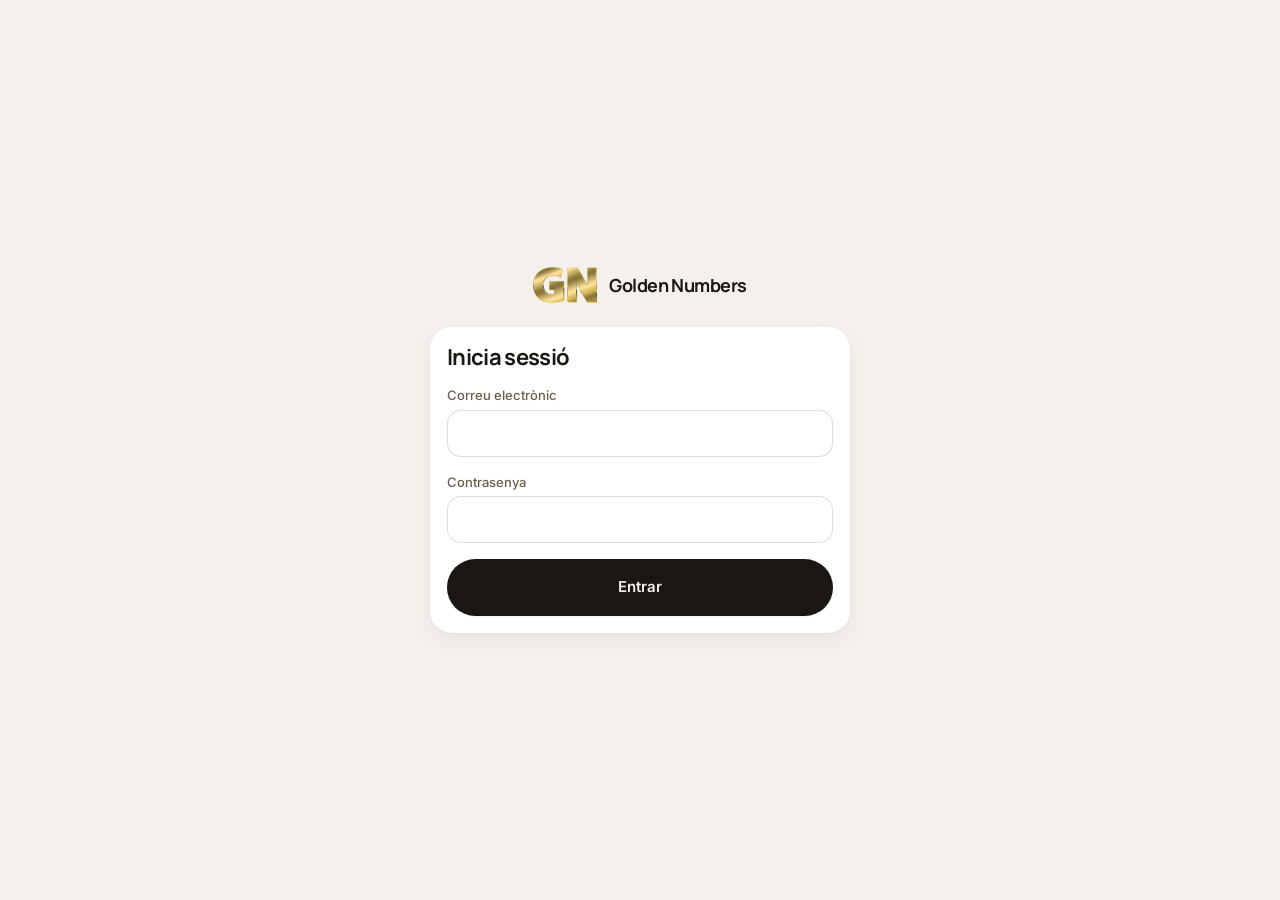
==== commit a1f21d17: "Desplegament automàtic: b6d9581b33c357a1445011989ed4600a21c1fa16" ====
--- a/index.html
+++ b/index.html
@@ -35,12 +35,16 @@
         }
       })(window.location)
     </script>
-    <script type="module" crossorigin src="/assets/index-Bhr3WYco.js"></script>
-    <link rel="modulepreload" crossorigin href="/assets/rolldown-runtime-hePW80VL.js">
-    <link rel="modulepreload" crossorigin href="/assets/usuarisNoms-B4YPXu33.js">
+    <script type="module" crossorigin src="/assets/index-DltdTvoa.js"></script>
+    <link rel="modulepreload" crossorigin href="/assets/rolldown-runtime-XKyaHtl9.js">
+    <link rel="modulepreload" crossorigin href="/assets/vendor-react-b2NgTULZ.js">
+    <link rel="modulepreload" crossorigin href="/assets/vendor-router-CAL7r91P.js">
+    <link rel="modulepreload" crossorigin href="/assets/vendor-supabase-C5kFW94s.js">
+    <link rel="modulepreload" crossorigin href="/assets/auth-DvjCsLLv.js">
+    <link rel="modulepreload" crossorigin href="/assets/usuarisNoms-Cin1lQ-8.js">
     <link rel="modulepreload" crossorigin href="/assets/supabaseEscriptura-1eI_YXIF.js">
-    <link rel="stylesheet" crossorigin href="/assets/usuarisNoms-BdXTwz_h.css">
-    <link rel="stylesheet" crossorigin href="/assets/index-6ZgX48VX.css">
+    <link rel="stylesheet" crossorigin href="/assets/auth-Cv7duTL5.css">
+    <link rel="stylesheet" crossorigin href="/assets/index-BC4Fz_tO.css">
   <link rel="manifest" href="/manifest.webmanifest"></head>
   <body>
     <div id="root"></div>
--- a/assets/auth-Cv7duTL5.css
+++ b/assets/auth-Cv7duTL5.css
@@ -0,0 +1 @@
+.gn-sense-text{min-height:100vh;padding:var(--gn-space-4);justify-content:center;align-items:center;display:flex}.gn-sense-text__caixa{max-width:32rem;padding:var(--gn-space-8);border-radius:var(--gn-radi-lg);border:1px solid var(--gn-color-perill);background:var(--gn-bg-superficie);text-align:center}.gn-login{justify-content:center;align-items:center;gap:var(--gn-space-4);min-height:100vh;padding:var(--gn-space-6);background:var(--gn-bg);color:var(--gn-text);flex-direction:column;display:flex}.gn-login__avisos{align-items:center;gap:var(--gn-space-2);flex-direction:column;max-width:100%;display:flex}.gn-login .gn-login__nota{align-items:center;gap:var(--gn-space-2);font-size:var(--gn-font-size-base);font-weight:var(--gn-font-pes-mig);display:flex}.gn-login__nota svg{flex-shrink:0;width:18px;height:18px}.gn-login__contingut{width:100%;max-width:26.25rem}.gn-login__marca{justify-content:center;align-items:center;gap:var(--gn-space-3);margin-bottom:var(--gn-space-6);font-family:var(--gn-font-titol);font-size:var(--gn-font-size-xl);font-weight:var(--gn-font-pes-titol);letter-spacing:var(--gn-lletra-titol);display:flex}.gn-login__marca-nom{overflow-wrap:anywhere;min-width:0}.gn-login__columnes{gap:var(--gn-space-4);grid-template-columns:minmax(0,1fr);align-items:stretch;display:grid}@media (width>=900px){.gn-login__contingut--cares{max-width:57.5rem}.gn-login__contingut--cares .gn-login__columnes{grid-template-columns:23.75rem minmax(0,1fr)}.gn-login__contingut--pin .gn-login__bloc>.gn-seccio__cos{justify-content:center}}.gn-login__form{gap:var(--gn-space-4);flex-direction:column;display:flex}.gn-login__titol{color:var(--gn-text);font-family:var(--gn-font-titol);font-size:var(--gn-font-size-titol-panell);font-weight:var(--gn-font-pes-titol);letter-spacing:var(--gn-lletra-titol);line-height:var(--gn-line-height-titol);margin:0}.gn-login__error{color:var(--gn-color-perill);font-size:var(--gn-font-size-sm);margin:0}.gn-login__avis{padding:var(--gn-space-2) var(--gn-space-3);border-radius:var(--gn-radi-sm);background:var(--gn-bg-superficie-alt);color:var(--gn-text-secundari);font-size:var(--gn-font-size-sm);margin:0}.gn-login__explicacio{color:var(--gn-text-secundari);font-size:var(--gn-font-size-sm);margin:0}.gn-login__enllac{align-self:center;align-items:center;gap:var(--gn-space-1);min-height:var(--gn-target-min);padding:0 var(--gn-space-2);color:var(--gn-accent-text);font-family:inherit;font-size:var(--gn-font-size-base);font-weight:var(--gn-font-pes-mig);cursor:pointer;background:0 0;border:0;text-decoration:none;display:inline-flex}.gn-login__enllac:hover:not(:disabled){text-underline-offset:3px;text-decoration:underline}.gn-login__enllac:disabled{opacity:.5;cursor:default}.gn-login__enllac svg{flex-shrink:0;width:18px;height:18px}.gn-login__caixa{width:100%;max-width:26.25rem}.gn-auth-carregant{justify-content:center;align-items:center;min-height:100vh;display:flex}.gn-error-bd{min-height:100vh;padding:var(--gn-space-4);justify-content:center;align-items:center;display:flex}.gn-error-bd__caixa{max-width:32rem;padding:var(--gn-space-8);border-radius:var(--gn-radi-lg);border:1px solid var(--gn-color-perill);background:var(--gn-bg-superficie)}.gn-error-bd__titol{color:var(--gn-color-perill);margin-top:0}.gn-error-bd__ajuda{opacity:.75;font-size:var(--gn-font-size-sm);color:var(--gn-text-secundari)}.gn-error-bd__reintentar{margin-top:var(--gn-space-4)}.gn-canvi-contrasenya{min-height:100vh;padding:var(--gn-space-4);justify-content:center;align-items:center;display:flex}.gn-canvi-contrasenya__caixa{gap:var(--gn-space-4);flex-direction:column;width:100%;max-width:26rem;display:flex}.gn-canvi-contrasenya__form{gap:var(--gn-space-4);flex-direction:column;display:flex}.gn-canvi-contrasenya__titol{color:var(--gn-text);margin:0}.gn-canvi-contrasenya__explicacio{color:var(--gn-text-secundari);font-size:var(--gn-font-size-sm);margin:0}.gn-canvi-contrasenya__fet{color:var(--gn-exit-fg);font-size:var(--gn-font-size-sm);margin:0}.gn-dialeg-vel{z-index:var(--gn-z-modal);padding:var(--gn-space-4);background:var(--gn-vel);justify-content:center;align-items:center;display:flex;position:fixed;inset:0}.gn-dialeg{background:var(--gn-bg-superficie);width:100%;min-width:0;max-height:100%;color:var(--gn-text);border:1px solid var(--gn-vora);border-radius:var(--gn-radi-lg);box-shadow:var(--gn-ombra-lg);animation:gn-dialeg-entra var(--gn-transicio-base);flex-direction:column;display:flex}.gn-dialeg--petit{max-width:var(--gn-dialeg-amplada-petit)}.gn-dialeg--mitja{max-width:var(--gn-dialeg-amplada-mitja)}.gn-dialeg--gran{max-width:var(--gn-dialeg-amplada-gran)}.gn-dialeg:focus{outline:none}.gn-dialeg__capcalera{justify-content:space-between;align-items:flex-start;gap:var(--gn-space-3);padding:var(--gn-space-4) var(--gn-space-5);border-bottom:1px solid var(--gn-vora);display:flex}.gn-dialeg__titol{font-family:var(--gn-font-titol);font-size:var(--gn-font-size-xl);font-weight:var(--gn-font-pes-fort);line-height:var(--gn-line-height-titol);letter-spacing:var(--gn-lletra-titol);min-width:0;margin:0}.gn-dialeg__tanca{width:var(--gn-target-min);height:var(--gn-target-min);margin:calc(var(--gn-space-2) * -1) calc(var(--gn-space-2) * -1) 0 0;border-radius:var(--gn-radi-sm);color:var(--gn-text-secundari);cursor:pointer;transition:background var(--gn-transicio-interactiu), color var(--gn-transicio-interactiu);background:0 0;border:0;flex-shrink:0;justify-content:center;align-items:center;display:inline-flex}.gn-dialeg__tanca:hover{background:var(--gn-bg-superficie-alt);color:var(--gn-text)}.gn-dialeg__cos{min-height:0;padding:var(--gn-space-5);font-size:var(--gn-font-size-base);line-height:var(--gn-line-height-cos);flex:auto;overflow-y:auto}.gn-dialeg__missatge{color:var(--gn-text-secundari);margin:0}.gn-inactivitat-compte{margin:var(--gn-space-2) 0 0;color:var(--gn-text);font-size:var(--gn-font-size-xl);font-weight:var(--gn-font-pes-fort);font-variant-numeric:tabular-nums}.gn-dialeg__peu{justify-content:flex-end;gap:var(--gn-space-2);padding:var(--gn-space-4) var(--gn-space-5);border-top:1px solid var(--gn-vora);flex-wrap:wrap;display:flex}.gn-dialeg__peu .gn-boto{min-height:var(--gn-target-min);flex:0 auto}@keyframes gn-dialeg-entra{0%{opacity:0;transform:translateY(var(--gn-space-2))}}@keyframes gn-dialeg-puja{0%{transform:translateY(100%)}}@media (width<=767px) and (pointer:coarse){.gn-dialeg-vel{padding:0;padding-bottom:var(--gn-alcada-nav-mobil);align-items:flex-end}.gn-dialeg,.gn-dialeg--petit,.gn-dialeg--mitja,.gn-dialeg--gran{border-radius:var(--gn-radi-lg) var(--gn-radi-lg) 0 0;max-width:none;max-height:80vh;animation:gn-dialeg-puja var(--gn-transicio-base);border-width:1px 0 0}.gn-dialeg__peu{flex-direction:column}.gn-dialeg__peu .gn-boto{width:100%}}@media (pointer:coarse) and (width<=1024px){.gn-dialeg input,.gn-dialeg select,.gn-dialeg textarea{font-size:16px}}.gn-finestra-edicio__form{gap:var(--gn-space-4);flex-direction:column;min-width:0;display:flex}.gn-finestra-edicio .gn-dialeg__peu .gn-finestra-edicio__esborrar{margin-right:auto}@media (width<=767px) and (pointer:coarse){.gn-dialeg.gn-finestra-edicio{border:0;border-radius:0;max-height:none;position:fixed;inset:0}.gn-finestra-edicio .gn-dialeg__capcalera{padding-top:calc(var(--gn-space-4) + env(safe-area-inset-top))}.gn-finestra-edicio .gn-dialeg__peu{padding-bottom:calc(var(--gn-space-4) + env(safe-area-inset-bottom));flex-direction:row}.gn-finestra-edicio .gn-dialeg__peu .gn-boto{flex:1 1 0;width:auto}.gn-finestra-edicio .gn-dialeg__peu .gn-finestra-edicio__esborrar{margin-right:0}.gn-finestra-edicio .gn-dialeg__peu .gn-finestra-edicio__desar{flex-basis:100%}}.gn-avisos{right:var(--gn-space-4);bottom:var(--gn-space-4);z-index:var(--gn-z-avis);gap:var(--gn-space-2);width:min(var(--gn-avis-amplada), calc(100vw - var(--gn-space-8)));pointer-events:none;flex-direction:column;display:flex;position:fixed}.gn-avis{align-items:flex-start;gap:var(--gn-space-2);padding:var(--gn-space-3) var(--gn-space-4);background:var(--gn-bg-superficie);color:var(--gn-text);border:1px solid var(--gn-vora);border-left:var(--gn-space-1) solid var(--gn-vora);border-radius:var(--gn-radi-md);box-shadow:var(--gn-ombra-lg);font-size:var(--gn-font-size-base);line-height:var(--gn-line-height-cos);pointer-events:auto;animation:gn-avis-entra var(--gn-transicio-base);display:flex}.gn-avis--exit{border-left-color:var(--gn-color-exit)}.gn-avis--error{border-left-color:var(--gn-color-perill)}.gn-avis--info{border-left-color:var(--gn-color-info)}.gn-avis__icona{width:20px;height:20px;margin-top:var(--gn-space-1);flex-shrink:0}.gn-avis--exit .gn-avis__icona{color:var(--gn-color-exit)}.gn-avis--error .gn-avis__icona{color:var(--gn-color-perill)}.gn-avis__text{overflow-wrap:anywhere;flex:auto;min-width:0;margin:0}.gn-avis__tanca{width:var(--gn-target-min);height:var(--gn-target-min);margin:calc(var(--gn-space-2) * -1) calc(var(--gn-space-2) * -1) 0 0;border-radius:var(--gn-radi-sm);color:var(--gn-text-secundari);cursor:pointer;background:0 0;border:0;flex-shrink:0;justify-content:center;align-items:center;display:inline-flex}.gn-avis__tanca:hover{color:var(--gn-text)}@keyframes gn-avis-entra{0%{opacity:0;transform:translateY(var(--gn-space-2))}}@media (width<=767px) and (pointer:coarse){.gn-avisos{left:var(--gn-space-3);right:var(--gn-space-3);bottom:calc(var(--gn-alcada-nav-mobil) + var(--gn-space-3));width:auto}}.gn-esquelet{gap:var(--gn-space-3);padding:var(--gn-space-4);flex-direction:column;display:flex}.gn-esquelet__peca{border-radius:var(--gn-radi-sm);background:var(--gn-esquelet-bg);background-image:linear-gradient(90deg, var(--gn-esquelet-bg) 0%, var(--gn-esquelet-lluent) 50%, var(--gn-esquelet-bg) 100%);background-size:200% 100%;animation:1.4s linear infinite gn-esquelet-onada;display:block}.gn-esquelet--linia .gn-esquelet__peca{height:var(--gn-esquelet-linia)}.gn-esquelet--linia .gn-esquelet__peca:last-child{width:60%}.gn-esquelet--titol .gn-esquelet__peca{width:40%;min-width:8rem;max-width:100%;height:var(--gn-esquelet-titol);border-radius:var(--gn-radi-md)}.gn-esquelet--targeta .gn-esquelet__peca{height:var(--gn-esquelet-targeta);border-radius:var(--gn-radi-lg)}.gn-esquelet--graella{grid-template-columns:repeat(auto-fill, minmax(var(--gn-targeta-min), 1fr));grid-auto-rows:var(--gn-esquelet-targeta);gap:var(--gn-space-4);display:grid}.gn-esquelet--graella .gn-esquelet__peca{border-radius:var(--gn-radi-lg);height:100%}@keyframes gn-esquelet-onada{0%{background-position:100% 0}to{background-position:-100% 0}}@media (prefers-reduced-motion:reduce){.gn-esquelet__peca{background-image:none;animation:none!important}.gn-dialeg,.gn-avis{animation:none!important}}.gn-boto{justify-content:center;align-items:center;gap:var(--gn-space-2);min-height:var(--gn-target-min);padding:var(--gn-space-3) var(--gn-space-6);border-radius:var(--gn-radi-pill);font-weight:600;font-size:var(--gn-font-size-base);cursor:pointer;transition:background var(--gn-transicio-interactiu), border-color var(--gn-transicio-interactiu), box-shadow var(--gn-transicio-interactiu), opacity var(--gn-transicio-interactiu), transform var(--gn-transicio-rapida);white-space:normal;border:1px solid #0000;width:auto;text-decoration:none;display:inline-flex}.gn-boto:disabled{opacity:.5;cursor:not-allowed}.gn-boto:active:not(:disabled){transform:translateY(1px)}.gn-boto--primari{background:var(--gn-accio-primaria-bg);color:var(--gn-accio-primaria-fg);border-color:var(--gn-vora);box-shadow:var(--gn-ombra-sm)}.gn-boto--primari:hover:not(:disabled){background:var(--gn-accio-primaria-bg-hover)}.gn-boto--primari:active:not(:disabled){background:var(--gn-accio-primaria-bg-actiu);box-shadow:none}.gn-boto--secundari{background:var(--gn-bg-superficie-alt);color:var(--gn-text);border-color:var(--gn-vora)}.gn-boto--secundari:hover:not(:disabled){filter:brightness(.96)}.gn-boto--secundari:active:not(:disabled){filter:brightness(.92)}.gn-boto--fantasma{color:var(--gn-text-secundari);border-color:var(--gn-vora);background:0 0}.gn-boto--fantasma:hover:not(:disabled){background:var(--gn-bg-superficie-alt);color:var(--gn-text)}.gn-boto--fantasma:active:not(:disabled){background:var(--gn-vora)}.gn-boto--perill{background:var(--gn-color-perill);color:var(--gn-gris-000)}.gn-boto--perill:active:not(:disabled){filter:brightness(.9)}.gn-boto--ample{width:100%}.gn-boto--gran{min-height:var(--gn-target-nav-mobil);font-size:var(--gn-font-size-md);padding:var(--gn-space-4) var(--gn-space-8)}.gn-boto--petit{min-height:var(--gn-target-min);padding:var(--gn-space-1) var(--gn-space-3);font-size:var(--gn-font-size-sm)}@media (pointer:fine){.gn-boto--petit{min-height:var(--gn-boto-petit-alcada)}}.gn-targeta{background:var(--gn-bg-superficie);border-radius:var(--gn-radi-targeta);box-shadow:var(--gn-ombra-targeta);border:1px solid var(--gn-targeta-vora);padding:var(--gn-targeta-padding)}.gn-targeta .gn-targeta{box-shadow:none}.gn-camp{gap:var(--gn-space-1);flex-direction:column;width:100%;display:flex}.gn-camp__etiqueta{font-size:var(--gn-font-size-sm);font-weight:var(--gn-font-pes-mig);color:var(--gn-text-secundari)}.gn-camp__input{min-height:var(--gn-target-min);width:100%;padding:var(--gn-space-3) var(--gn-space-4);border:1px solid var(--gn-vora);border-radius:var(--gn-radi-md);background:var(--gn-bg-superficie);color:var(--gn-text);transition:border-color var(--gn-transicio-interactiu), box-shadow var(--gn-transicio-interactiu)}.gn-camp__input:focus-visible{border-color:var(--gn-focus);box-shadow:0 0 0 3px var(--gn-accent-superficie)}textarea.gn-camp__input{resize:vertical;min-height:4.5rem;font:inherit}.gn-camp--error .gn-camp__input{border-color:var(--gn-color-perill)}.gn-camp-hora__input{font-variant-numeric:tabular-nums}.gn-camp__error{font-size:var(--gn-font-size-sm);color:var(--gn-color-perill);margin:0}.gn-selector__select{appearance:auto}.gn-camp-casella{flex-direction:column;display:flex}.gn-camp-casella--alineat{gap:var(--gn-space-1)}.gn-camp-casella__espaiador{font-size:var(--gn-font-size-sm);visibility:hidden}.gn-camp-casella__control{align-items:center;gap:var(--gn-space-2);min-height:var(--gn-target-min);color:var(--gn-text-secundari);font-size:var(--gn-font-size-sm);cursor:pointer;display:inline-flex}.gn-camp-casella__input{width:var(--gn-space-5);height:var(--gn-space-5);accent-color:var(--gn-accent);cursor:pointer}.gn-camp-casella__input:disabled,.gn-camp-casella__input:disabled+.gn-camp-casella__text{opacity:.5;cursor:not-allowed}.gn-carregant{color:var(--gn-text-secundari)}.gn-carregant__text{clip:rect(0 0 0 0);clip-path:inset(50%);white-space:nowrap;border:0;width:1px;height:1px;margin:-1px;padding:0;position:absolute;overflow:hidden}.gn-carregant__spinner{border-radius:var(--gn-radi-pill);border:3px solid var(--gn-vora);border-top-color:var(--gn-accent);width:20px;height:20px;animation:.7s linear infinite gn-girar}@keyframes gn-girar{to{transform:rotate(360deg)}}.gn-estat-badge,.gn-badge-baixa,.gn-etiqueta-estat{align-items:center;gap:var(--gn-estat-punt-separacio);width:fit-content;min-height:var(--gn-estat-alcada);padding:0 var(--gn-space-3) 0 var(--gn-space-2);border-radius:var(--gn-radi-pill);font-size:var(--gn-font-size-sm);font-weight:var(--gn-font-pes-estat);white-space:nowrap;display:inline-flex}.gn-estat-badge:before,.gn-badge-baixa:before,.gn-etiqueta-estat:before{content:"";width:var(--gn-estat-punt);height:var(--gn-estat-punt);background:currentColor;border-radius:50%;flex-shrink:0}.gn-estat-badge--oberta{background:var(--gn-estat-oberta-suau);color:var(--gn-estat-oberta-text)}.gn-estat-badge--assignada{background:var(--gn-estat-assignada-suau);color:var(--gn-estat-assignada-text)}.gn-estat-badge--en_curs{background:var(--gn-estat-en_curs-suau);color:var(--gn-estat-en_curs-text)}.gn-estat-badge--resolta{background:var(--gn-estat-resolta-suau);color:var(--gn-estat-resolta-text)}.gn-estat-badge--tancada{background:var(--gn-estat-tancada-suau);color:var(--gn-estat-tancada-text)}.gn-badge-baixa{background:var(--gn-baixa-suau);color:var(--gn-baixa-text)}.gn-etiqueta-estat--info{background:var(--gn-to-info-suau);color:var(--gn-to-info-text)}.gn-etiqueta-estat--bo{background:var(--gn-to-bo-suau);color:var(--gn-to-bo-text)}.gn-etiqueta-estat--avis{background:var(--gn-to-avis-suau);color:var(--gn-to-avis-text)}.gn-etiqueta-estat--perill{background:var(--gn-to-perill-suau);color:var(--gn-to-perill-text)}.gn-etiqueta-estat--neutre{background:var(--gn-to-neutre-suau);color:var(--gn-to-neutre-text)}.gn-missatge{text-align:center;align-items:center;gap:var(--gn-space-2);padding:var(--gn-space-8) var(--gn-space-4);color:var(--gn-text-secundari);flex-direction:column;display:flex}.gn-missatge--buit{padding:var(--gn-space-12) var(--gn-space-4)}.gn-missatge__cos{align-items:center;gap:var(--gn-space-2);flex-direction:column;display:flex}.gn-missatge__titol{font-size:var(--gn-font-size-md);font-weight:var(--gn-font-pes-mig);color:var(--gn-text)}.gn-missatge--error .gn-missatge__titol{color:var(--gn-color-perill)}.gn-missatge__descripcio{margin:0}.gn-missatge__accio{margin-top:var(--gn-space-2)}.gn-marca-curta{padding:0 var(--gn-space-1);border:1px dashed var(--gn-text-secundari);border-radius:var(--gn-radi-pill);color:var(--gn-text-secundari);font-size:var(--gn-font-size-xs);font-weight:var(--gn-font-pes-mig);white-space:nowrap;cursor:help;align-items:center;margin-inline-start:var(--gn-space-1);line-height:1.4;display:inline-flex}.gn-marca-curta__motiu{clip:rect(0, 0, 0, 0);white-space:nowrap;border:0;width:1px;height:1px;margin:-1px;padding:0;position:absolute;overflow:hidden}.gn-comptador{min-width:1.25rem;padding:1px var(--gn-space-2);border-radius:var(--gn-radi-pill);background:var(--gn-bg-superficie-alt);color:var(--gn-text-secundari);font-size:var(--gn-font-size-sm);font-weight:var(--gn-font-pes-estat);font-variant-numeric:tabular-nums;justify-content:center;align-items:center;line-height:1.4;display:inline-flex}.gn-fila-filtres{gap:var(--gn-space-2);padding-bottom:var(--gn-space-1);margin-bottom:var(--gn-space-4);scrollbar-width:thin;display:flex;overflow-x:auto}.gn-pill{align-items:center;gap:var(--gn-space-1);min-height:var(--gn-target-min);padding:var(--gn-space-1) var(--gn-space-3);border:1px solid var(--gn-vora);border-radius:var(--gn-radi-pill);background:var(--gn-bg-superficie);color:var(--gn-text-secundari);font-size:var(--gn-font-size-sm);font-weight:var(--gn-font-pes-mig);white-space:nowrap;cursor:pointer;transition:background var(--gn-transicio-interactiu), border-color var(--gn-transicio-interactiu), color var(--gn-transicio-interactiu);flex:none;display:inline-flex}.gn-pill:hover:not(.gn-pill--actiu){background:var(--gn-bg-superficie-alt)}.gn-pill--actiu{border-color:var(--gn-accent);background:var(--gn-accent-superficie);color:var(--gn-accent-text)}.gn-pill:disabled,.gn-pill[aria-disabled=true]{opacity:.5;cursor:not-allowed}.gn-pill:disabled:hover,.gn-pill[aria-disabled=true]:hover{background:var(--gn-bg-superficie)}.gn-pestanyes{align-self:flex-start;gap:var(--gn-space-1);max-width:100%;padding:var(--gn-space-1);margin-bottom:var(--gn-space-4);border-radius:var(--gn-radi-pill);background:var(--gn-bg-superficie);box-shadow:var(--gn-ombra-sm);flex-wrap:wrap;display:inline-flex}.gn-pestanyes__opcio{min-height:var(--gn-target-min);padding:var(--gn-space-1) var(--gn-space-4);border-radius:var(--gn-radi-pill);color:var(--gn-text-secundari);font-size:var(--gn-font-size-sm);font-weight:var(--gn-font-pes-mig);white-space:nowrap;transition:background var(--gn-transicio-interactiu), color var(--gn-transicio-interactiu);align-items:center;text-decoration:none;display:inline-flex}.gn-pestanyes__opcio:hover:not(.gn-pestanyes__opcio--activa){background:var(--gn-bg-superficie-alt);color:var(--gn-text)}.gn-pestanyes__opcio--activa{background:var(--gn-accio-primaria-bg);color:var(--gn-accio-primaria-fg)}.gn-pestanyes__opcio--boto{cursor:pointer;border:0;font-family:inherit}.gn-pestanyes__opcio--boto:not(.gn-pestanyes__opcio--activa){background:0 0}.gn-selector-vista{border:1px solid var(--gn-vora);border-radius:var(--gn-radi-sm);flex:none;display:inline-flex;overflow:hidden}.gn-selector-vista__opcio{min-width:var(--gn-target-min);min-height:var(--gn-target-min);padding:0 var(--gn-space-2);border:0;border-left:1px solid var(--gn-vora);background:var(--gn-bg-superficie);color:var(--gn-text-secundari);cursor:pointer;transition:background var(--gn-transicio-interactiu), color var(--gn-transicio-interactiu);justify-content:center;align-items:center;display:inline-flex}.gn-selector-vista__opcio:first-child{border-left:0}.gn-selector-vista__opcio:hover:not(.gn-selector-vista__opcio--actiu){background:var(--gn-bg-superficie-alt)}.gn-selector-vista__opcio--actiu{background:var(--gn-accent-superficie);color:var(--gn-accent-text)}.gn-selector-vista__opcio svg{width:20px;height:20px}.gn-taula-contenidor{background:var(--gn-bg-superficie);border:1px solid var(--gn-targeta-vora);border-radius:var(--gn-radi-targeta);width:100%;box-shadow:var(--gn-ombra-targeta);overflow-x:auto}.gn-targeta .gn-taula-contenidor,.gn-dialeg .gn-taula-contenidor{box-shadow:none;border-color:var(--gn-vora);border-radius:var(--gn-radi-md)}.gn-taula__grup{padding:var(--gn-space-3) var(--gn-space-4) var(--gn-space-2);background:var(--gn-bg-superficie-alt);color:var(--gn-text-secundari);font-size:var(--gn-font-size-sm);font-weight:600}.gn-taula{border-collapse:collapse;width:100%;min-width:max-content;font-size:var(--gn-font-size-sm)}.gn-taula th,.gn-taula td{padding:0 var(--gn-space-4);height:var(--gn-taula-fila-alcada);text-align:left;white-space:nowrap}.gn-taula th{background:var(--gn-bg-superficie);color:var(--gn-text-secundari);font-size:var(--gn-font-size-sm);font-weight:600;position:sticky;top:0}.gn-taula tbody tr{border-top:1px solid var(--gn-vora)}.gn-taula tbody tr:hover{background:var(--gn-bg-superficie-alt)}.gn-taula-contenidor--desplegables{overflow:visible}.gn-taula-contenidor--desplegables .gn-taula{min-width:0}.gn-taula-contenidor--desplegables .gn-taula th,.gn-taula-contenidor--desplegables .gn-taula td{white-space:normal}.gn-taula-contenidor--desplegables .gn-taula th{position:static}.gn-taula .gn-fila-taula__mobil{white-space:normal;height:auto;padding:var(--gn-space-2) var(--gn-space-3);display:table-cell}.gn-taula .gn-fila-taula__cel{display:none}@media not all and (width>=900px){.gn-taula:has(.gn-fila-taula__mobil){min-width:0}}.gn-taula .gn-fila-taula__nota{white-space:normal;height:auto;padding:var(--gn-space-2) var(--gn-space-3)}.gn-taula__capcalera{display:none}@media (width>=900px){.gn-taula .gn-fila-taula__mobil{display:none}.gn-taula .gn-fila-taula__cel{display:table-cell}.gn-taula__capcalera{display:table-header-group}}.gn-fila-taula__mobil-cos{flex-direction:column;gap:2px;display:flex}.gn-fila-taula__mobil-linia1{justify-content:space-between;align-items:center;gap:var(--gn-space-2);display:flex}.gn-fila-taula__mobil-titol{font-weight:var(--gn-font-pes-fort)}.gn-fila-taula__mobil-accions{gap:var(--gn-space-1);flex-shrink:0;display:flex}.gn-fila-taula__mobil-linia2{font-size:var(--gn-font-size-xs);color:var(--gn-text-secundari)}.gn-fila-taula__accions{gap:var(--gn-space-1);align-items:center;display:flex}@media (width>=900px){.gn-fila-taula__accions .gn-boto-icona{width:32px;height:32px}}.gn-taula-enllac{color:inherit;font-weight:var(--gn-font-pes-mig);text-decoration:none}.gn-taula-enllac:hover{text-decoration:underline}.gn-boto-icona{width:var(--gn-target-min);height:var(--gn-target-min);border-radius:var(--gn-radi-sm);color:var(--gn-text-secundari);cursor:pointer;transition:background var(--gn-transicio-interactiu), color var(--gn-transicio-interactiu);background:0 0;border:0;flex-shrink:0;justify-content:center;align-items:center;display:inline-flex}.gn-boto-icona svg{width:20px;height:20px}.gn-boto-icona:hover{background:var(--gn-bg-superficie-alt);color:var(--gn-text)}.gn-boto-icona--perill:hover{background:var(--gn-perill-bg);color:var(--gn-perill-fg)}.gn-boto-icona:disabled,.gn-boto-icona[aria-disabled=true]{opacity:.5;cursor:not-allowed}.gn-boto-icona:disabled:hover,.gn-boto-icona[aria-disabled=true]:hover{color:var(--gn-text-secundari);background:0 0}.gn-panell-tenyit .gn-boto{background:var(--gn-bg-superficie);border-color:var(--gn-vora);color:var(--gn-text)}.gn-panell-tenyit .gn-boto:hover:not(:disabled){background:var(--gn-bg-superficie-alt)}.gn-indicador-desat{font-size:var(--gn-font-size-sm);color:var(--gn-text-secundari);margin:0}.gn-indicador-desat.is-desat{color:var(--gn-color-exit)}.gn-indicador-desat.is-error{color:var(--gn-color-perill);font-weight:var(--gn-font-pes-mig)}.gn-etiqueta-objecte{align-items:center;gap:var(--gn-space-1);min-width:0;display:inline-flex}.gn-etiqueta-objecte svg{width:16px;height:16px;color:var(--gn-text-secundari);flex:none}.gn-error-limit{gap:var(--gn-space-4);max-width:var(--gn-formulari-amplada-estret);padding:var(--gn-space-8) var(--gn-space-4);flex-direction:column;margin:0 auto;display:flex}.gn-error-limit__titol{font-size:var(--gn-font-size-xl);line-height:var(--gn-line-height-titol);color:var(--gn-text);margin:0}.gn-error-limit__accions{gap:var(--gn-space-3);flex-wrap:wrap;display:flex}.gn-error-limit__detall{font-size:var(--gn-font-size-sm);color:var(--gn-text-secundari);overflow-wrap:anywhere;margin:0}.gn-error-limit__versio{font-size:var(--gn-font-size-xs);color:var(--gn-text-secundari);margin:0}.gn-avis-estoc{padding:var(--gn-space-1) var(--gn-space-2);border-radius:var(--gn-radi-pill);font-size:var(--gn-font-size-xs);font-weight:var(--gn-font-pes-mig);white-space:nowrap;display:inline-block}.gn-avis-estoc--suau{background:var(--gn-avis-bg);color:var(--gn-avis-fg)}.gn-avis-estoc--fort{background:var(--gn-perill-bg);color:var(--gn-perill-fg)}.gn-amb-pin{color:var(--gn-text-secundari);font-size:var(--gn-font-size-sm);margin:0}.gn-rajola{width:var(--gn-rajola-mida);height:var(--gn-rajola-mida);border-radius:var(--gn-radi-sm);background:var(--gn-modul-color);color:var(--gn-gris-000);flex-shrink:0;place-items:center;display:inline-grid}.gn-rajola svg{width:var(--gn-rajola-icona);height:var(--gn-rajola-icona);stroke-width:2px}.gn-rajola--gran{width:var(--gn-rajola-mida-gran);height:var(--gn-rajola-mida-gran)}.gn-rajola--gegant{width:var(--gn-rajola-mida-gegant);height:var(--gn-rajola-mida-gegant);border-radius:var(--gn-radi-md)}.gn-rajola--gegant svg{width:var(--gn-rajola-icona-gegant);height:var(--gn-rajola-icona-gegant)}.gn-rajola--neutra{background:var(--gn-bg-superficie-alt);color:var(--gn-text-secundari);box-shadow:inset 0 0 0 1px var(--gn-vora)}.gn-fila-info{align-items:center;gap:var(--gn-space-2) var(--gn-space-3);padding:var(--gn-space-3) 0;flex-wrap:wrap;display:flex}:is(.gn-fila-info,.gn-fila-enllac)+:is(.gn-fila-info,.gn-fila-enllac){border-top:1px solid var(--gn-vora)}.gn-fila-info__media{flex-shrink:0;display:flex}.gn-fila-info__text{flex-direction:column;flex:12rem;min-width:0;display:flex}.gn-fila-info__titol{font-weight:var(--gn-font-pes-mig);color:var(--gn-text);overflow-wrap:anywhere}.gn-fila-info__detall{font-size:var(--gn-font-size-sm);color:var(--gn-text-secundari);overflow-wrap:anywhere}.gn-fila-info__dreta{justify-content:flex-end;align-items:center;gap:var(--gn-space-2);flex-wrap:wrap;margin-left:auto;display:flex}.gn-interruptor__control{align-items:center;gap:var(--gn-space-3);min-height:var(--gn-target-min);cursor:pointer;display:flex;position:relative}.gn-interruptor__textos{flex-direction:column;flex:auto;min-width:0;display:flex}.gn-interruptor__etiqueta{font-weight:var(--gn-font-pes-fort);color:var(--gn-text)}.gn-interruptor__detall{font-size:var(--gn-font-size-sm);color:var(--gn-text-secundari)}.gn-interruptor__input{opacity:0;cursor:pointer;width:44px;height:26px;margin:0;position:absolute;right:0}.gn-interruptor__pista{border-radius:var(--gn-radi-pill);background:var(--gn-text-secundari);flex-shrink:0;width:44px;height:26px;transition:background-color .15s;position:relative}.gn-interruptor__pista:after{content:"";background:var(--gn-gris-000);border-radius:50%;width:20px;height:20px;transition:transform .15s;position:absolute;top:3px;left:3px}.gn-interruptor__input:checked+.gn-interruptor__pista{background:var(--gn-accio-primaria-bg)}.gn-interruptor__input:checked+.gn-interruptor__pista:after{transform:translate(18px)}.gn-interruptor__input:focus-visible+.gn-interruptor__pista{outline:2px solid var(--gn-focus);outline-offset:2px}.gn-interruptor__input:disabled+.gn-interruptor__pista{opacity:.5}@media (prefers-reduced-motion:reduce){.gn-interruptor__pista,.gn-interruptor__pista:after{transition:none}}.gn-barra-progres{gap:var(--gn-space-1);flex-direction:column;display:flex}.gn-barra-progres__etiqueta{font-size:var(--gn-font-size-sm);color:var(--gn-text-secundari)}.gn-barra-progres__barra{border-radius:var(--gn-radi-pill);appearance:none;background:var(--gn-bg-superficie-alt);border:0;width:100%;height:8px;overflow:hidden}.gn-barra-progres__barra::-webkit-progress-bar{background:var(--gn-bg-superficie-alt)}.gn-barra-progres__barra::-webkit-progress-value{background:var(--gn-accio-primaria-bg);border-radius:var(--gn-radi-pill)}.gn-barra-progres__barra::-moz-progress-bar{background:var(--gn-accio-primaria-bg);border-radius:var(--gn-radi-pill)}.gn-avis-targeta{padding:var(--gn-space-3) var(--gn-space-4);border-radius:var(--gn-radi-md);font-size:var(--gn-font-size-sm)}.gn-avis-targeta--info{background:var(--gn-to-info-suau);color:var(--gn-to-info-text)}.gn-avis-targeta--bo{background:var(--gn-to-bo-suau);color:var(--gn-to-bo-text)}.gn-avis-targeta--avis{background:var(--gn-to-avis-suau);color:var(--gn-to-avis-text)}.gn-avis-targeta--perill{background:var(--gn-to-perill-suau);color:var(--gn-to-perill-text)}.gn-avis-targeta--neutre{background:var(--gn-to-neutre-suau);color:var(--gn-to-neutre-text)}.gn-fila-taula--clicable{cursor:pointer}.gn-fila-taula--clicable:hover{background:var(--gn-bg-superficie-alt)}.gn-camp-pas{align-items:center;gap:var(--gn-space-2);display:flex}.gn-camp-pas__boto{width:var(--gn-target-min);border-radius:var(--gn-radi-pill);padding:0}.gn-camp-pas__boto svg{width:16px;height:16px}@media (pointer:fine){.gn-camp-pas__boto{width:var(--gn-boto-petit-alcada)}}.gn-camp-pas__camp{width:4.5rem}.gn-camp-pas__camp .gn-camp__input{padding-inline:var(--gn-space-2);text-align:center;font-variant-numeric:tabular-nums}.gn-camp-pas__camp .gn-camp__input[aria-invalid=true]{border-color:var(--gn-color-perill)}@media print{body *{visibility:hidden}.gn-imprimible,.gn-imprimible *{visibility:visible}.gn-imprimible{width:100%;margin:0;padding:0;position:absolute;top:0;left:0}.gn-imprimible .gn-no-imprimir,.gn-imprimible button,.gn-imprimible select,.gn-imprimible input{display:none!important}.gn-imprimible,.gn-imprimible *{color:#000!important;box-shadow:none!important;background:0 0!important}.gn-imprimible tr,.gn-imprimible li{break-inside:avoid}.gn-imprimible table{border-collapse:collapse;width:100%}.gn-imprimible th,.gn-imprimible td{text-align:left;border:1px solid #999;padding:4px 6px}.gn-imprimible .gn-taula-contenidor{overflow:visible}.gn-imprimible .gn-taula{min-width:0}.gn-imprimible .gn-taula th,.gn-imprimible .gn-taula td{white-space:normal}.gn-imprimible thead{display:table-header-group}.gn-imprimible .gn-fila-taula__cel{display:table-cell!important}.gn-imprimible .gn-fila-taula__mobil{display:none!important}.gn-imprimible .gn-taula__capcalera{display:table-header-group!important}}@media screen{.gn-nomes-imprimir{display:none}}.gn-logotip{justify-content:center;align-items:center;max-width:100%;display:inline-flex}.gn-logotip__superficie{background:var(--gn-color-marca-900);border-radius:var(--gn-radi-md)}.gn-logotip__superficie--complet{padding:var(--gn-space-3) var(--gn-space-5)}.gn-logotip__superficie--monograma{padding:var(--gn-space-1)}.gn-logotip__img{max-width:100%;height:auto;display:block}.gn-boto-tornar{justify-content:flex-start;align-items:center;gap:var(--gn-space-1);max-width:100%;min-height:var(--gn-target-min);padding:var(--gn-space-1) var(--gn-space-2);margin-left:calc(var(--gn-space-2) * -1);border-radius:var(--gn-radi-sm);color:var(--gn-text-secundari);font-weight:var(--gn-font-pes-normal);font-size:var(--gn-font-size-base);transition:background var(--gn-transicio-interactiu), color var(--gn-transicio-interactiu);flex-shrink:0;text-decoration:none;display:inline-flex}.gn-boto-tornar:hover,.gn-boto-tornar:focus-visible{background:var(--gn-bg-superficie-alt);color:var(--gn-text)}.gn-boto-tornar__icona{flex-shrink:0;width:18px;height:18px}.gn-boto-tornar__text{text-overflow:ellipsis;white-space:nowrap;min-width:0;overflow:hidden}button.gn-boto-tornar{font:inherit;font-size:var(--gn-font-size-base);cursor:pointer;background:0 0;border:0}button.gn-boto-tornar:hover,button.gn-boto-tornar:focus-visible{background:var(--gn-bg-superficie-alt)}.gn-cap-pagina{gap:var(--gn-space-2);margin-bottom:var(--gn-space-5);flex-direction:column;display:flex}.gn-cap-pagina__tornar{min-width:0;margin-bottom:calc(var(--gn-space-1) * -1);align-items:center;display:flex}.gn-cap-pagina__fila{align-items:flex-end;gap:var(--gn-space-4);flex-wrap:wrap;display:flex}.gn-cap-pagina__fila:has(>.gn-cap-pagina__media){align-items:center}.gn-cap-pagina__media{flex-shrink:0;display:flex}.gn-cap-pagina__titols{flex:16rem;min-width:0}.gn-cap-pagina__titol{font-family:var(--gn-font-titol);font-size:var(--gn-font-size-titol-pagina);font-weight:var(--gn-font-pes-titol);line-height:var(--gn-line-height-titol);letter-spacing:var(--gn-lletra-titol);overflow-wrap:break-word;margin:0}.gn-cap-pagina--seccio .gn-cap-pagina__titol{font-size:var(--gn-font-size-titol-subpagina)}.gn-cap-pagina__subtitol{align-items:center;gap:var(--gn-space-2);margin:var(--gn-space-1) 0 0;color:var(--gn-text-secundari);overflow-wrap:break-word;flex-wrap:wrap;display:flex}.gn-cap-pagina--seccio .gn-cap-pagina__subtitol{font-size:var(--gn-font-size-base)}.gn-cap-pagina__accions{align-items:center;gap:var(--gn-space-2);flex-wrap:wrap;margin-left:auto;display:flex}@media (width<=639px){.gn-cap-pagina__accions{flex-basis:100%;margin-left:0}.gn-cap-pagina__accions>*{flex:auto}}.gn-barra-accions{left:0;right:0;bottom:var(--gn-alcada-nav-mobil);z-index:var(--gn-z-nav);gap:var(--gn-space-2);padding:var(--gn-space-2) var(--gn-space-4);background:var(--gn-bg-superficie);border-top:1px solid var(--gn-vora);flex-direction:column;display:flex;position:fixed}.gn-barra-accions__fila{align-items:center;gap:var(--gn-space-2);min-width:0;display:flex}.gn-barra-accions__principal{flex:auto;min-width:0}.gn-barra-accions__full{max-height:50vh;overflow-y:auto}.gn-menu-accions{flex-shrink:0;position:relative}.gn-menu-accions__boto{width:var(--gn-target-min);min-height:var(--gn-target-min);border:1px solid var(--gn-vora);border-radius:var(--gn-radi-md);color:var(--gn-text-secundari);cursor:pointer;transition:background var(--gn-transicio-interactiu), color var(--gn-transicio-interactiu);background:0 0;justify-content:center;align-items:center;display:inline-flex}.gn-menu-accions__boto:hover{background:var(--gn-bg-superficie-alt);color:var(--gn-text)}.gn-menu-accions__llista{z-index:var(--gn-z-tooltip);min-width:12rem;max-width:min(20rem,80vw);padding:var(--gn-space-1);background:var(--gn-bg-superficie);border:1px solid var(--gn-vora);border-radius:var(--gn-radi-md);box-shadow:var(--gn-ombra-lg);flex-direction:column;display:flex;position:absolute;right:0}.gn-menu-accions__llista--amunt{bottom:calc(100% + var(--gn-space-2))}.gn-menu-accions__llista--avall{top:calc(100% + var(--gn-space-2))}.gn-menu-accions__opcio{align-items:center;gap:var(--gn-space-2);width:100%;min-height:var(--gn-target-min);padding:0 var(--gn-space-3);border-radius:var(--gn-radi-sm);color:var(--gn-text);font-family:inherit;font-size:var(--gn-font-size-base);text-align:left;cursor:pointer;transition:background var(--gn-transicio-interactiu);background:0 0;border:0;text-decoration:none;display:flex}.gn-menu-accions__opcio:hover:not(:disabled){background:var(--gn-bg-superficie-alt)}.gn-menu-accions__opcio:disabled{opacity:.5;cursor:default}.gn-menu-accions__opcio--perill{color:var(--gn-color-perill)}.gn-menu-accions__opcio svg{flex-shrink:0;width:20px;height:20px}@media (width>=768px),(pointer:fine){.gn-barra-accions{display:none}}.gn-fitxa{gap:var(--gn-space-3);width:100%;max-width:var(--gn-amplada-pagina);padding:var(--gn-space-4);flex-direction:column;margin:0 auto;display:flex}.gn-fitxa--amb-barra{padding-bottom:calc(var(--gn-barra-accions-alcada) + var(--gn-space-4))}.gn-fitxa__tornar{align-items:center;min-width:0;display:flex}.gn-fitxa__graella{min-width:0}.gn-fitxa__columnes,.gn-fitxa__contingut{gap:var(--gn-space-3);flex-direction:column;min-width:0;display:flex}.gn-fitxa__panell{gap:var(--gn-space-3);flex-direction:column;display:flex}.gn-fitxa__accions{gap:var(--gn-space-2);padding-top:var(--gn-space-3);border-top:1px solid var(--gn-vora);flex-direction:column;display:flex}.gn-fitxa__accio{gap:var(--gn-space-2);flex-direction:column;min-width:0;display:flex}.gn-fitxa__mes{justify-content:space-between;align-items:center;gap:var(--gn-space-2);width:100%;min-height:var(--gn-target-min);padding:0 var(--gn-space-1);border-radius:var(--gn-radi-sm);color:var(--gn-text-secundari);font-family:inherit;font-size:var(--gn-font-size-sm);text-align:left;cursor:pointer;transition:color var(--gn-transicio-interactiu);background:0 0;border:0;display:flex}.gn-fitxa__mes:hover{color:var(--gn-text)}.gn-fitxa__mes svg{width:18px;height:18px;transition:transform var(--gn-transicio-base);flex-shrink:0}.gn-fitxa__mes[aria-expanded=true] svg{transform:rotate(180deg)}.gn-panell{gap:var(--gn-space-3);flex-direction:column;min-width:0;display:flex}.gn-panell__capcalera{justify-content:space-between;align-items:center;gap:var(--gn-space-2);flex-wrap:wrap;display:flex}.gn-panell__insignia{align-items:center;gap:var(--gn-space-2);flex-wrap:wrap;min-width:0;display:inline-flex}.gn-panell__codi{color:var(--gn-text-secundari);font-size:var(--gn-font-size-sm)}.gn-panell__titol-fila{justify-content:space-between;align-items:flex-start;gap:var(--gn-space-2);display:flex}.gn-panell__titol{min-width:0;font-family:var(--gn-font-titol);font-weight:var(--gn-font-pes-fort);font-size:var(--gn-font-size-titol-panell);line-height:var(--gn-line-height-titol);letter-spacing:var(--gn-lletra-titol);overflow-wrap:break-word;margin:0}.gn-panell__subtitol{margin:var(--gn-space-1) 0 0;color:var(--gn-text-secundari);font-size:var(--gn-font-size-sm);overflow-wrap:break-word}.gn-panell__avis{padding:var(--gn-space-2) var(--gn-space-3);border-radius:var(--gn-radi-sm);background:var(--gn-avis-panell-bg);color:var(--gn-avis-panell-fg);font-size:var(--gn-font-size-sm)}.gn-panell__xifres{gap:var(--gn-space-2);grid-auto-columns:minmax(0,1fr);grid-auto-flow:column;display:grid}.gn-panell__xifra{min-width:0;padding:var(--gn-space-2);border-radius:var(--gn-radi-sm);background:var(--gn-bg-superficie-alt);flex-direction:column;display:flex}.gn-panell__xifra-n{font-family:var(--gn-font-titol);font-weight:var(--gn-font-pes-fort);font-size:var(--gn-font-size-xl);line-height:var(--gn-line-height-titol)}.gn-panell__xifra-etiqueta{color:var(--gn-text-secundari);font-size:var(--gn-font-size-xs);overflow-wrap:break-word}.gn-panell__fila{justify-content:space-between;gap:var(--gn-space-3);padding:var(--gn-space-2) 0;border-top:1px solid var(--gn-vora);font-size:var(--gn-font-size-sm);display:flex}.gn-panell__clau{color:var(--gn-text-secundari);flex:0 auto}.gn-panell__valor{text-align:right;overflow-wrap:break-word;flex:auto;min-width:0}.gn-seccio{gap:var(--gn-space-3);flex-direction:column;min-width:0;display:flex}.gn-seccio__capcalera{justify-content:space-between;align-items:center;gap:var(--gn-space-3);flex-wrap:wrap;display:flex}.gn-seccio__capcalera:has(>.gn-text-usuari){align-items:flex-start}.gn-seccio__titol{min-width:0;font-family:var(--gn-font-titol);font-size:var(--gn-font-size-titol-seccio);overflow-wrap:break-word;margin:0}.gn-seccio__dreta{align-items:center;gap:var(--gn-space-3);flex-shrink:0;display:flex}.gn-seccio__accio{align-items:center;gap:var(--gn-space-1);min-height:var(--gn-target-min);padding:0 var(--gn-space-1);border-radius:var(--gn-radi-sm);color:var(--gn-accent-text);font-family:inherit;font-size:var(--gn-font-size-sm);font-weight:var(--gn-font-pes-mig);cursor:pointer;background:0 0;border:0;text-decoration:none;display:inline-flex}.gn-seccio__accio:hover:not(:disabled){text-underline-offset:3px;text-decoration:underline}@media (pointer:fine){.gn-seccio__accio{min-height:var(--gn-boto-petit-alcada)}}.gn-seccio__accio:disabled{opacity:.5;cursor:default}.gn-seccio__accio svg{flex-shrink:0;width:18px;height:18px}.gn-seccio__cos{gap:var(--gn-space-3);flex-direction:column;flex:auto;min-width:0;display:flex}.gn-seccio__grup{gap:var(--gn-space-2);flex-direction:column;min-width:0;display:flex}.gn-seccio__grup-titol{align-items:center;gap:var(--gn-space-2);font-family:var(--gn-font-base);font-size:var(--gn-font-size-sm);font-weight:var(--gn-font-pes-fort);color:var(--gn-text-secundari);text-transform:uppercase;letter-spacing:.04em;margin:0;display:flex}.gn-camps{gap:var(--gn-space-3);grid-template-columns:1fr;display:grid}@media (width>=768px){.gn-camps{grid-template-columns:1fr 1fr}}.gn-camps__ample{grid-column:1/-1}.gn-plegable{gap:var(--gn-space-2);flex-direction:column;min-width:0;display:flex}.gn-plegable__mes{min-height:var(--gn-target-min);padding:0 var(--gn-space-1);border-radius:var(--gn-radi-sm);color:var(--gn-accent-text);font-family:inherit;font-size:var(--gn-font-size-sm);font-weight:var(--gn-font-pes-mig);cursor:pointer;background:0 0;border:0;align-self:flex-start}.gn-plegable__mes:hover{text-underline-offset:3px;text-decoration:underline}.gn-text-editable{gap:var(--gn-space-2);flex-direction:column;min-width:0;display:flex}.gn-text-editable__fila{justify-content:space-between;align-items:flex-start;gap:var(--gn-space-3);min-width:0;display:flex}.gn-text-editable__titol{min-width:0;font-size:var(--gn-font-size-md);overflow-wrap:break-word;margin:0}.gn-text-editable__text{min-width:0;font-size:var(--gn-font-size-base);white-space:pre-wrap;overflow-wrap:break-word;margin:0}.gn-text-editable__buit{color:var(--gn-text-secundari)}.gn-text-editable__peu{justify-content:space-between;align-items:center;gap:var(--gn-space-3);flex-wrap:wrap;display:flex}.gn-text-editable__boto{align-items:center;gap:var(--gn-space-1);min-height:var(--gn-target-min);padding:0 var(--gn-space-2);border-radius:var(--gn-radi-sm);color:var(--gn-text-secundari);font-family:inherit;font-size:var(--gn-font-size-sm);cursor:pointer;transition:color var(--gn-transicio-interactiu), background var(--gn-transicio-interactiu);background:0 0;border:0;flex-shrink:0;display:inline-flex}.gn-text-editable__boto:hover{background:var(--gn-bg-superficie-alt);color:var(--gn-text)}.gn-text-editable__boto svg{flex-shrink:0;width:16px;height:16px}.gn-full-accio{gap:var(--gn-space-2);padding:var(--gn-space-3);border:1px solid var(--gn-vora);border-radius:var(--gn-radi-md);background:var(--gn-bg-superficie-alt);flex-direction:column;min-width:0;display:flex}.gn-full-accio__capcalera{justify-content:space-between;align-items:center;gap:var(--gn-space-2);display:flex}.gn-full-accio__titol{color:var(--gn-text-secundari);font-size:var(--gn-font-size-sm);font-weight:var(--gn-font-pes-mig);overflow-wrap:break-word;min-width:0}.gn-full-accio__tanca{width:var(--gn-target-min);min-height:var(--gn-target-min);border-radius:var(--gn-radi-sm);color:var(--gn-text-secundari);cursor:pointer;transition:color var(--gn-transicio-interactiu), background var(--gn-transicio-interactiu);background:0 0;border:0;flex-shrink:0;justify-content:center;align-items:center;display:inline-flex}.gn-full-accio__tanca:hover{background:var(--gn-bg-superficie);color:var(--gn-text)}.gn-full-accio__tanca svg{width:18px;height:18px}.gn-full-accio__cos{gap:var(--gn-space-2);flex-direction:column;min-width:0;display:flex}@media (width>=768px),(pointer:fine){.gn-fitxa{gap:var(--gn-space-4)}.gn-fitxa--amb-barra{padding-bottom:var(--gn-space-4)}.gn-fitxa__columnes,.gn-fitxa__contingut{gap:var(--gn-space-4)}}.gn-fitxa__graella{container:gn-fitxa/inline-size}@container gn-fitxa (width>=51rem){.gn-fitxa__columnes{grid-template-columns:var(--gn-panell-amplada) minmax(0, 1fr);gap:var(--gn-space-4);align-items:start;display:grid}.gn-fitxa__lateral{top:var(--gn-space-4);min-width:0;max-height:calc(100vh - var(--gn-space-8));position:sticky;overflow-y:auto}.gn-fitxa--lateral-dreta .gn-fitxa__columnes{grid-template-columns:minmax(0, 1fr) var(--gn-panell-amplada)}.gn-fitxa--lateral-dreta .gn-fitxa__lateral{order:2}.gn-fitxa--sense-lateral .gn-fitxa__columnes{grid-template-columns:minmax(0,1fr)}}.gn-fitxa__panell>.gn-fitxa__accions:first-child{border-top:0;padding-top:0}.gn-seccio__cos[hidden]{display:none}.gn-seccio__titol--plegable{flex:auto}.gn-seccio__plega{align-items:center;gap:var(--gn-space-2);width:100%;min-height:var(--gn-target-min);font:inherit;color:inherit;text-align:left;cursor:pointer;background:0 0;border:0;padding:0;display:flex}.gn-seccio__plega svg{width:18px;height:18px;transition:transform var(--gn-transicio-interactiu);flex:none}.gn-seccio__plega[aria-expanded=true] svg{transform:rotate(180deg)}.gn-seccio__plega-text{overflow-wrap:break-word;min-width:0}.gn-seccio__plega-dreta{align-items:center;gap:var(--gn-space-2);color:var(--gn-text-secundari);font-family:var(--gn-font-base);font-size:var(--gn-font-size-sm);font-weight:var(--gn-font-pes-normal);font-variant-numeric:tabular-nums;margin-left:auto;display:inline-flex}.gn-seccio__icona{display:none}.gn-text-usuari{gap:var(--gn-space-1);flex-direction:column;min-width:0;display:flex}.gn-text-usuari__marca{align-items:center;column-gap:var(--gn-space-1);min-width:0;font-size:var(--gn-font-size-xs);color:var(--gn-text-secundari);flex-wrap:wrap;margin:0;display:flex}.gn-text-usuari--esperant{visibility:hidden}.gn-text-usuari__boto{appearance:none;border-radius:var(--gn-radi-sm);font:inherit;color:var(--gn-accent-text);text-align:start;text-underline-offset:2px;cursor:pointer;overflow-wrap:anywhere;background:0 0;border:0;margin:0;padding:0;text-decoration:underline}.gn-text-usuari__boto--discret{color:var(--gn-text-secundari)}.gn-text-usuari__boto:disabled{cursor:progress;opacity:.5}@media (pointer:coarse){.gn-text-usuari__marca{font-size:var(--gn-font-size-sm)}.gn-text-usuari__boto{min-height:var(--gn-target-min);padding-inline:var(--gn-space-1);align-items:center;display:inline-flex}}.gn-llista{gap:var(--gn-space-3);width:100%;max-width:var(--gn-amplada-pagina);padding:var(--gn-space-4);flex-direction:column;margin:0 auto;display:flex}.gn-llista--amb-barra{padding-bottom:calc(var(--gn-barra-accions-alcada) + var(--gn-space-4))}.gn-llista__tornar{align-items:center;min-width:0;display:flex}.gn-llista__capcalera{justify-content:space-between;align-items:center;gap:var(--gn-space-3);flex-wrap:wrap;display:flex}.gn-llista__titols{flex:auto;min-width:0}.gn-llista__titol{font-family:var(--gn-font-titol);font-size:var(--gn-font-size-titol-pagina);font-weight:var(--gn-font-pes-titol);line-height:var(--gn-line-height-titol);letter-spacing:var(--gn-lletra-titol);overflow-wrap:break-word;margin:0}.gn-llista__subtitol{margin:var(--gn-space-1) 0 0;color:var(--gn-text-secundari);font-size:var(--gn-font-size-sm);overflow-wrap:break-word}.gn-llista--seccio .gn-llista__titol{font-size:var(--gn-font-size-titol-subpagina)}.gn-llista--seccio .gn-llista__subtitol{font-size:var(--gn-font-size-base)}.gn-llista__accions{justify-content:flex-end;align-items:center;gap:var(--gn-space-2);flex-wrap:wrap;min-width:0;display:flex}.gn-llista__barra{gap:var(--gn-space-2);flex-direction:column;min-width:0;display:flex}.gn-llista__fila{align-items:center;gap:var(--gn-space-2);min-width:0;display:flex}.gn-llista__cerca{flex:auto;min-width:0}.gn-llista__boto-filtres{width:var(--gn-target-min);min-height:var(--gn-target-min);background:var(--gn-bg-superficie);border:1px solid var(--gn-vora);border-radius:var(--gn-radi-sm);color:var(--gn-text-secundari);cursor:pointer;transition:background var(--gn-transicio-interactiu), border-color var(--gn-transicio-interactiu), color var(--gn-transicio-interactiu);flex-shrink:0;justify-content:center;align-items:center;display:inline-flex}.gn-llista__boto-filtres--actiu{background:var(--gn-accent-superficie);border-color:var(--gn-accent);color:var(--gn-accent-text)}.gn-llista__filtres{gap:var(--gn-space-2);flex-direction:column;min-width:0;display:flex}.gn-llista__filtres--desplegats{padding:var(--gn-space-3);border:1px solid var(--gn-vora);border-radius:var(--gn-radi-md);background:var(--gn-bg-superficie)}.gn-llista__contingut{gap:var(--gn-space-3);flex-direction:column;min-width:0;display:flex}.gn-targetes{gap:var(--gn-space-3);grid-template-columns:1fr;grid-auto-rows:1fr;min-width:0;margin:0;padding:0;list-style:none;display:grid}@media (width>=640px){.gn-targetes{grid-template-columns:repeat(auto-fill, minmax(var(--gn-targeta-min), 1fr))}}.gn-targetes>*{overflow-wrap:anywhere;flex-direction:column;min-width:0;height:100%;display:flex}.gn-targetes>*>*{flex:auto;min-width:0}.gn-targetes__peu{margin-top:auto}.gn-targetes__titol{-webkit-line-clamp:2;-webkit-box-orient:vertical;min-width:0;display:-webkit-box;overflow:hidden}.gn-filtre-xips{gap:var(--gn-space-2);padding-bottom:var(--gn-space-1);scrollbar-width:thin;display:flex;overflow-x:auto}@media (width>=768px),(pointer:fine){.gn-llista{gap:var(--gn-space-4)}.gn-llista--amb-barra{padding-bottom:var(--gn-space-4)}.gn-llista__barra{padding:var(--gn-space-2) 0}.gn-llista__fila{flex-wrap:wrap;align-items:flex-start}.gn-llista__cerca{flex:0 0 16.25rem;max-width:100%}.gn-llista__cerca .gn-camp{width:100%}.gn-llista__filtres{flex-flow:wrap;flex:1 1 0;align-items:flex-end}.gn-llista__filtres>*{flex:0 auto;width:auto;min-width:min(11.25rem,100%);max-width:20rem}.gn-llista__filtres .gn-camp{width:auto}.gn-llista__filtres--tota>*{flex:auto;max-width:none}.gn-llista__filtres>.gn-fila-filtres{max-width:none}.gn-llista__filtres>.gn-filtre-xips{padding-bottom:0}.gn-llista__filtres--dreta{justify-content:flex-end}.gn-llista__filtres>.gn-camp-casella{min-width:0;max-width:none}.gn-llista__filtres>.gn-segmentat{max-width:none}.gn-llista__filtres .gn-camp-casella__espaiador{display:none}.gn-llista__cerca .gn-camp__etiqueta,.gn-llista__filtres .gn-camp__etiqueta{clip:rect(0 0 0 0);clip-path:inset(50%);white-space:nowrap;border:0;width:1px;height:1px;margin:-1px;padding:0;position:absolute;overflow:hidden}.gn-llista__vista{flex-shrink:0;margin-left:auto}}.gn-llista-editable{gap:var(--gn-space-3);flex-direction:column;min-width:0;display:flex}.gn-llista-editable__nou{align-items:flex-start;gap:var(--gn-space-2);min-width:0;display:flex}.gn-llista-editable__camp{flex:auto;min-width:0}.gn-llista-editable__nou .gn-boto{min-height:var(--gn-target-min);flex-shrink:0}.gn-llista-editable__nou--amb-camps{flex-wrap:wrap;align-items:flex-end}.gn-llista-editable__nou--amb-camps>.gn-camp{flex:100%;min-width:0}.gn-llista-editable__nou--amb-camps>.gn-boto{flex:100%}@media (width>=640px){.gn-llista-editable__nou--amb-camps>.gn-camp{flex:14rem}.gn-llista-editable__nou--amb-camps>.gn-boto{flex:none}}.gn-llista-editable__nom-amb-marca{align-items:center;gap:var(--gn-space-1);flex-wrap:wrap;min-width:0;display:inline-flex}.gn-llista-editable__meta{align-items:center;gap:var(--gn-space-1) var(--gn-space-3);flex-wrap:wrap;display:flex}.gn-taula .gn-llista-editable__detall{color:var(--gn-text-secundari);font-size:var(--gn-font-size-sm)}.gn-taula .gn-llista-editable__accions{white-space:nowrap;text-align:right}.gn-llista-editable__accions .gn-boto{min-height:var(--gn-target-min)}.gn-llista-editable .gn-text-editable__fila{justify-content:flex-start;align-items:center;gap:var(--gn-space-2)}.gn-llista-editable__nom-fix{color:var(--gn-text-secundari);cursor:help}.gn-llista-editable .gn-taula{min-width:0}@media (width>=900px){.gn-llista-editable .gn-taula{min-width:max-content}}.gn-llista-editable--finestra .gn-taula{min-width:0}.gn-llista-editable--finestra .gn-taula td{height:auto;padding-top:var(--gn-space-2);padding-bottom:var(--gn-space-2);white-space:normal;overflow-wrap:anywhere}.gn-llista-editable__nom{font-weight:var(--gn-font-pes-mig)}.gn-llista-editable--files .gn-taula{width:100%;min-width:0}.gn-llista-editable--files .gn-fila-taula__cel:first-child{white-space:normal;overflow-wrap:anywhere;width:100%;font-weight:var(--gn-font-pes-mig)}.gn-llista-editable--files .gn-taula .gn-llista-editable__detall{text-align:right}.gn-llista-editable--files .gn-llista-editable__accions:empty{padding:0}@media (width<=639.98px){.gn-llista-editable--files .gn-llista-editable__nou{flex-wrap:wrap}.gn-llista-editable--files .gn-llista-editable__camp{flex:100%}.gn-llista-editable--files .gn-llista-editable__nou .gn-boto{flex:1 1 0}}.gn-seccio .gn-llista-editable--files .gn-taula-contenidor{box-shadow:none;background:0 0;border:0;border-radius:0}.gn-seccio .gn-llista-editable--files .gn-fila-taula__cel:first-child{padding-left:0}.gn-seccio .gn-llista-editable--files .gn-taula .gn-llista-editable__accions{padding-right:0}.gn-seccio .gn-llista-editable--files .gn-taula .gn-fila-taula__mobil{padding-left:0;padding-right:0}.gn-llista-editable__grup{gap:var(--gn-space-2);flex-direction:column;min-width:0;display:flex}.gn-llista-editable__grup-titol{font-size:var(--gn-font-size-sm);font-weight:var(--gn-font-pes-mig);color:var(--gn-text-secundari);margin:0}@media (width>=900px){.gn-llista-editable__grup .gn-taula{table-layout:fixed;width:100%;min-width:0}.gn-llista-editable__grup .gn-taula th:first-child{width:30%}.gn-llista-editable__grup .gn-taula th:last-child{width:calc(var(--gn-target-min) + 2 * var(--gn-space-3))}}.gn-llista-editable .gn-fila-taula__mobil-titol{min-width:0;font-weight:inherit;flex:auto;display:block}.gn-formulari{gap:var(--gn-space-3);width:100%;max-width:var(--gn-amplada-pagina);padding:var(--gn-space-4);flex-direction:column;margin:0 auto;display:flex}.gn-formulari--amb-barra{padding-bottom:calc(var(--gn-barra-accions-alcada) + var(--gn-space-4))}.gn-formulari__tornar{align-items:center;min-width:0;display:flex}.gn-formulari__capcalera{align-items:baseline;gap:var(--gn-space-2) var(--gn-space-3);flex-wrap:wrap;min-width:0;display:flex}.gn-formulari__titol{min-width:0;font-family:var(--gn-font-titol);font-size:var(--gn-font-size-titol-pagina);font-weight:var(--gn-font-pes-titol);line-height:var(--gn-line-height-titol);letter-spacing:var(--gn-lletra-titol);overflow-wrap:break-word;flex:auto;margin:0}.gn-formulari__cos{gap:var(--gn-space-3);flex-direction:column;min-width:0;display:flex}.gn-formulari__camps{gap:var(--gn-space-4);flex-direction:column;min-width:0;display:flex}.gn-formulari__accions{justify-content:flex-end;align-items:center;gap:var(--gn-space-2);flex-wrap:wrap;min-width:0;display:flex}.gn-formulari__accions .gn-boto{min-height:var(--gn-target-min)}.gn-formulari__accions--targeta{flex-direction:column-reverse;align-items:stretch}.gn-formulari__spinner{border-width:2px;border-top-color:currentColor;flex-shrink:0;width:16px;height:16px}@media (width>=768px),(pointer:fine){.gn-formulari{gap:var(--gn-space-4);max-width:var(--gn-formulari-amplada-estret)}.gn-formulari--mitja{max-width:var(--gn-formulari-amplada-mitja)}.gn-formulari--amb-barra{padding-bottom:var(--gn-space-4)}.gn-formulari__cos{gap:var(--gn-space-4)}}.gn-formulari__titols{flex:16rem;min-width:0}.gn-formulari__titols .gn-formulari__titol{display:block}.gn-formulari__subtitol{margin:var(--gn-space-1) 0 0;color:var(--gn-text-secundari);overflow-wrap:break-word}.gn-formulari--seccio .gn-formulari__titol{font-size:var(--gn-font-size-titol-subpagina)}.gn-formulari--seccio .gn-formulari__subtitol{font-size:var(--gn-font-size-base)}.gn-formulari__capcalera:has(>.gn-formulari__accions){align-items:flex-end}.gn-formulari__capcalera>.gn-formulari__accions{margin-left:auto}@media (width>=768px),(pointer:fine){.gn-formulari--ample{max-width:var(--gn-amplada-pagina)}}.gn-pagina{width:100%;max-width:var(--gn-amplada-pagina);padding:var(--gn-space-4);flex-direction:column;margin:0 auto;display:flex}.gn-pagina__cos{gap:var(--gn-graella-separacio);flex-direction:column;min-width:0;display:flex}.gn-graella-blocs{min-width:0;container-type:inline-size}.gn-graella-blocs__graella{grid-template-columns:repeat(var(--gn-graella-cols-estret), minmax(0, 1fr));gap:var(--gn-graella-separacio-mobil);align-items:stretch;display:grid}.gn-graella-blocs__cella{grid-column:span var(--gn-bloc-span-estret);flex-direction:column;min-width:0;display:flex}.gn-graella-blocs__cella>*{flex:auto}.gn-graella-blocs__cella:empty{display:none}.gn-graella-blocs:not(.gn-graella-blocs--parelles):not(:has(.gn-graella-blocs__cella:not(:empty))){display:none}@container (width>=36rem){.gn-graella-blocs__graella{grid-template-columns:repeat(var(--gn-graella-cols-mig), minmax(0, 1fr));gap:var(--gn-graella-separacio)}.gn-graella-blocs__cella{grid-column:span var(--gn-bloc-span-mig)}}@container (width>=52rem){.gn-graella-blocs__graella{grid-template-columns:repeat(var(--gn-graella-cols-ample), minmax(0, 1fr))}.gn-graella-blocs__cella{grid-column:span var(--gn-bloc-span-ample)}}@container (width>=66rem){.gn-graella-blocs__graella{grid-template-columns:repeat(var(--gn-graella-cols-molt-ample), minmax(0, 1fr))}.gn-graella-blocs__cella{grid-column:span var(--gn-bloc-span-molt-ample)}}.gn-graella-blocs--parelles .gn-graella-blocs__graella{gap:var(--gn-graella-separacio);grid-template-columns:minmax(0,1fr)}.gn-graella-blocs--parelles:not(:has(>.gn-graella-blocs__graella>:not(.gn-graella-blocs__tram),>.gn-graella-blocs__graella>.gn-graella-blocs__tram>*)){display:none}.gn-graella-blocs__tram{display:contents}.gn-graella-blocs--parelles .gn-graella-blocs__graella>*,.gn-graella-blocs--parelles .gn-graella-blocs__tram>*{min-width:0}@container (width>=36rem){.gn-graella-blocs--parelles .gn-graella-blocs__graella{grid-template-columns:repeat(2,minmax(0,1fr))}.gn-graella-blocs--parelles .gn-graella-blocs__tram>:last-child:nth-child(odd),.gn-graella-blocs--parelles .gn-graella-blocs__graella>:not(.gn-graella-blocs__tram){grid-column:1/-1}}.gn-seccio--heroi{--gn-text:var(--gn-heroi-fg);--gn-text-secundari:var(--gn-heroi-fg-secundari);--gn-accent-text:var(--gn-heroi-fg);--gn-vora:var(--gn-heroi-pista);--gn-bg-superficie-alt:var(--gn-heroi-pista);--gn-barra-color:var(--gn-heroi-fg);--gn-focus:var(--gn-heroi-fg);--gn-accio-primaria-bg:var(--gn-heroi-boto-bg);--gn-accio-primaria-bg-hover:var(--gn-heroi-boto-bg-hover);--gn-accio-primaria-bg-actiu:var(--gn-heroi-boto-bg-hover);--gn-accio-primaria-fg:var(--gn-heroi-boto-fg);background:var(--gn-heroi-bg);color:var(--gn-heroi-fg);border-color:#0000;overflow:hidden}.gn-seccio--heroi .gn-seccio__titol{color:var(--gn-heroi-fg-secundari)}.gn-xifra{flex-direction:column;min-width:0;display:flex}.gn-xifra__valor{overflow-wrap:anywhere;margin:0}.gn-xifra__numero{font-family:var(--gn-font-titol);font-size:var(--gn-xifra-base-mobil);font-weight:var(--gn-xifra-pes);letter-spacing:var(--gn-xifra-lletra);font-variant-numeric:tabular-nums;line-height:1.1}.gn-xifra--gran .gn-xifra__numero{font-size:var(--gn-xifra-gran-mobil);line-height:1.05}.gn-xifra--petita .gn-xifra__numero{font-size:var(--gn-xifra-petita-mobil)}.gn-xifra__unitat{margin-top:var(--gn-space-1);color:var(--gn-text-secundari);font-size:var(--gn-font-size-md);font-weight:var(--gn-font-pes-mig);display:block}.gn-xifra__barra{height:var(--gn-barra-alcada);margin:var(--gn-space-3) 0 var(--gn-space-2);border-radius:var(--gn-radi-pill);background:var(--gn-bg-superficie-alt);display:block;overflow:hidden}.gn-xifra__ple{border-radius:var(--gn-radi-pill);background:var(--gn-barra-color);height:100%;display:block}.gn-xifra__detall{margin:var(--gn-space-1) 0 0;color:var(--gn-text-secundari);font-size:var(--gn-font-size-base)}.gn-xifra__barra+.gn-xifra__detall{margin-top:0}@media (width>=640px){.gn-xifra__numero{font-size:var(--gn-xifra-base)}.gn-xifra--gran .gn-xifra__numero{font-size:var(--gn-xifra-gran)}.gn-xifra--petita .gn-xifra__numero{font-size:var(--gn-xifra-petita)}.gn-xifra__unitat{margin:0 0 0 var(--gn-space-1);display:inline}}.gn-xifres{gap:var(--gn-space-2);grid-auto-columns:minmax(0,1fr);grid-auto-flow:column;margin:0;padding:0;list-style:none;display:grid}.gn-xifres__targeta{gap:var(--gn-space-1);min-width:0;padding:var(--gn-space-3);border:1px solid var(--gn-targeta-vora);border-radius:var(--gn-radi-md);background:var(--gn-bg-superficie);box-shadow:var(--gn-ombra-targeta);flex-direction:column;display:flex}.gn-xifres__valor{font-family:var(--gn-font-titol);font-size:var(--gn-xifra-petita-mobil);font-weight:var(--gn-xifra-pes);letter-spacing:var(--gn-xifra-lletra);font-variant-numeric:tabular-nums;line-height:1.1}.gn-xifres__text{color:var(--gn-text-secundari);font-size:var(--gn-font-size-sm);overflow-wrap:anywhere}@media (width>=640px){.gn-xifres{gap:var(--gn-space-3)}.gn-xifres__targeta{padding:var(--gn-space-3) var(--gn-space-4)}.gn-xifres__valor{font-size:var(--gn-xifra-petita)}}.gn-fila-enllac{align-items:center;gap:var(--gn-space-2) var(--gn-space-3);width:100%;min-width:0;min-height:var(--gn-target-min);padding:var(--gn-fila-padding) 0;color:var(--gn-text);font:inherit;text-align:left;cursor:pointer;background:0 0;border:0;flex-wrap:wrap;text-decoration:none;display:flex}.gn-fila-enllac__media{flex-shrink:0;display:flex}.gn-fila-enllac__text{flex-direction:column;flex:60%;min-width:0;display:flex}.gn-fila-enllac__titol{font-weight:var(--gn-font-pes-mig);text-overflow:ellipsis;white-space:nowrap;overflow:hidden}.gn-fila-enllac__detall{color:var(--gn-text-secundari);font-size:var(--gn-font-size-sm);overflow-wrap:anywhere}.gn-fila-enllac__dreta{align-items:center;gap:var(--gn-space-2);color:var(--gn-text-secundari);font-size:var(--gn-font-size-sm);white-space:nowrap;margin-left:auto;display:flex}.gn-fila-enllac__dreta:has(.gn-boto){justify-content:flex-end}@media (width<=639px){.gn-fila-enllac__dreta:has(.gn-boto){width:100%}}.gn-fila-enllac__accio{color:var(--gn-accent-text);font-weight:var(--gn-font-pes-mig)}.gn-fila-enllac__fletxa{width:18px;height:18px;transition:transform var(--gn-transicio-interactiu);flex-shrink:0}.gn-fila-enllac:hover .gn-fila-enllac__titol{text-underline-offset:3px;text-decoration:underline}.gn-fila-enllac:hover .gn-fila-enllac__fletxa{color:var(--gn-text);transform:translate(2px)}@media (width>=640px){.gn-fila-enllac{flex-wrap:nowrap}}.gn-avatar{width:var(--gn-avatar-mida);height:var(--gn-avatar-mida);background:var(--gn-avatar-1);color:var(--gn-avatar-fg);font-size:var(--gn-font-size-xs);font-weight:var(--gn-font-pes-estat);border-radius:50%;flex-shrink:0;place-items:center;line-height:1;display:inline-grid;overflow:hidden}.gn-avatar img{object-fit:cover;width:100%;height:100%}.gn-avatar--petita{width:var(--gn-avatar-mida-petita);height:var(--gn-avatar-mida-petita)}.gn-avatar--mitjana{width:var(--gn-avatar-mida-mitjana);height:var(--gn-avatar-mida-mitjana);font-size:var(--gn-font-size-sm)}.gn-avatar--gran{width:var(--gn-avatar-mida-gran);height:var(--gn-avatar-mida-gran);font-size:var(--gn-font-size-xl)}.gn-avatar--to-1{background:var(--gn-avatar-1)}.gn-avatar--to-2{background:var(--gn-avatar-2)}.gn-avatar--to-3{background:var(--gn-avatar-3)}.gn-avatar--to-4{background:var(--gn-avatar-4)}.gn-avatar--to-5{background:var(--gn-avatar-5)}.gn-avatar--to-6{background:var(--gn-avatar-6)}.gn-avatar--to-7{background:var(--gn-avatar-7)}.gn-avatar--to-8{background:var(--gn-avatar-8)}.gn-persona{align-items:center;gap:var(--gn-space-2);white-space:nowrap;min-width:0;display:inline-flex}.gn-persona__nom{text-overflow:ellipsis;min-width:0;overflow:hidden}.gn-pila-avatars{flex-wrap:wrap;display:inline-flex}.gn-pila-avatars .gn-avatar{width:var(--gn-avatar-mida-pila);height:var(--gn-avatar-mida-pila);margin-left:calc(var(--gn-space-2) * -1);box-shadow:0 0 0 2px var(--gn-bg-superficie)}.gn-pila-avatars .gn-avatar:first-child{margin-left:0}.gn-avatar--resta{background:var(--gn-bg-superficie-alt);color:var(--gn-text-secundari)}.gn-linia-temps{gap:var(--gn-space-2);margin:var(--gn-space-3) 0 var(--gn-space-2);flex-direction:column;display:flex}.gn-linia-temps__pista{height:var(--gn-barra-alcada);border-radius:var(--gn-radi-pill);background:var(--gn-bg-superficie-alt);display:block;overflow:hidden}.gn-linia-temps__ple{border-radius:var(--gn-radi-pill);background:var(--gn-barra-color);height:100%;display:block}.gn-linia-temps__eix{justify-content:space-between;gap:var(--gn-space-2);color:var(--gn-text-secundari);font-size:var(--gn-font-size-xs);font-variant-numeric:tabular-nums;display:flex}.gn-passos{gap:var(--gn-space-1);margin:var(--gn-space-3) 0 var(--gn-space-1);padding:0;list-style:none;display:flex}.gn-passos__pas{gap:var(--gn-space-2);min-width:0;color:var(--gn-text-secundari);font-size:var(--gn-font-size-xs);overflow-wrap:anywhere;flex-direction:column;flex:1 1 0;display:flex}.gn-passos__pas:before{content:"";border-radius:var(--gn-radi-pill);background:var(--gn-vora);height:4px}.gn-passos__pas--fet:before,.gn-passos__pas--ara:before{background:var(--gn-barra-color)}.gn-passos__pas--ara{color:var(--gn-text);font-weight:var(--gn-font-pes-fort)}.gn-rajola-data{flex:0 0 var(--gn-rajola-data-amplada);padding:var(--gn-space-1) 0;border-radius:var(--gn-radi-md);background:var(--gn-bg-superficie-alt);flex-direction:column;align-items:center;line-height:1.15;display:inline-flex}.gn-rajola-data__dia{font-family:var(--gn-font-titol);font-size:var(--gn-font-size-xl);font-weight:var(--gn-xifra-pes)}.gn-rajola-data__mes{color:var(--gn-text-secundari);font-size:var(--gn-font-size-xs);text-transform:uppercase;letter-spacing:.04em}.gn-segmentat{border-radius:var(--gn-radi-sm);background:var(--gn-bg-superficie-alt);flex-wrap:wrap;gap:2px;padding:3px;display:inline-flex}.gn-segmentat__opcio{min-height:calc(var(--gn-target-min) - 6px);padding:var(--gn-space-1) var(--gn-space-3);border-radius:var(--gn-radi-sm);color:var(--gn-text-secundari);font:inherit;font-size:var(--gn-font-size-sm);font-weight:var(--gn-font-pes-mig);white-space:nowrap;cursor:pointer;transition:background var(--gn-transicio-interactiu), color var(--gn-transicio-interactiu);background:0 0;border:0}.gn-segmentat__opcio:hover{color:var(--gn-text)}.gn-segmentat__opcio[aria-pressed=true]{background:var(--gn-bg-superficie);color:var(--gn-text);box-shadow:var(--gn-ombra-md)}.gn-segmentat__opcio:disabled{cursor:default}.gn-segmentat__opcio:disabled:not([aria-pressed=true]){opacity:.6}@media (width>=768px),(pointer:fine){.gn-pagina--ajustada{height:calc(100dvh - 2 * var(--gn-space-4));min-height:0}.gn-pagina--ajustada>.gn-cap-pagina{margin-bottom:var(--gn-space-3)}.gn-pagina--ajustada>.gn-pagina__cos{flex:auto;min-height:0}.gn-pagina--ajustada .gn-graella-blocs,.gn-pagina--ajustada .gn-graella-blocs__graella{height:100%;min-height:0}.gn-pagina--ajustada .gn-amb-lateral{height:100%;min-height:0;overflow-y:auto}@container gn-amb-lateral (width>=48rem){.gn-pagina--ajustada .gn-amb-lateral--fix.gn-amb-lateral--amb>.gn-amb-lateral__graella{align-items:stretch;height:100%}.gn-pagina--ajustada .gn-amb-lateral--fix>.gn-amb-lateral__graella>.gn-amb-lateral__principal{min-height:0}.gn-pagina--ajustada .gn-amb-lateral--fix>.gn-amb-lateral__graella>.gn-amb-lateral__principal>:last-child{flex:auto;min-height:0}.gn-pagina--ajustada .gn-amb-lateral--fix>.gn-amb-lateral__graella>.gn-amb-lateral__principal>:last-child>.gn-seccio__cos{min-height:0}.gn-pagina--ajustada .gn-amb-lateral--fix>.gn-amb-lateral__graella>.gn-amb-lateral__lateral{min-height:0;overflow-y:auto}}}.gn-amb-lateral{min-width:0;container:gn-amb-lateral/inline-size}.gn-amb-lateral__graella{gap:var(--gn-graella-separacio-mobil);grid-template-columns:minmax(0,1fr);align-items:start;min-width:0;display:grid}.gn-amb-lateral__principal,.gn-amb-lateral__lateral{gap:var(--gn-graella-separacio-mobil);flex-direction:column;min-width:0;display:flex}.gn-amb-lateral .gn-amb-lateral__principal>*,.gn-amb-lateral .gn-amb-lateral__lateral>*{margin-block:0}@container (width>=36rem){.gn-amb-lateral__graella,.gn-amb-lateral__principal,.gn-amb-lateral__lateral{gap:var(--gn-graella-separacio)}}@container (width>=48rem){.gn-amb-lateral--fix.gn-amb-lateral--amb>.gn-amb-lateral__graella{grid-template-columns:minmax(0, 1fr) var(--gn-lateral-fix)}}@container (width>=56rem){.gn-amb-lateral--terc.gn-amb-lateral--amb>.gn-amb-lateral__graella{grid-template-columns:minmax(0, 1.6fr) minmax(var(--gn-lateral-terc-min), 1fr)}}.gn-cella-dues{align-items:center;gap:var(--gn-space-3);min-width:0;display:inline-flex}.gn-cella-dues__media{flex-shrink:0;display:flex}.gn-cella-dues__text{flex-direction:column;min-width:0;display:flex}.gn-cella-dues__titol{color:var(--gn-text);font-size:var(--gn-font-size-base);font-weight:var(--gn-font-pes-mig)}.gn-cella-dues__detall{align-items:center;gap:var(--gn-space-1);color:var(--gn-text-secundari);font-size:var(--gn-font-size-sm);overflow-wrap:anywhere;flex-wrap:wrap;display:flex}.gn-cella-dues__detall>svg{flex-shrink:0;width:1.1em;height:1.1em}.gn-dies-setmana{gap:var(--gn-space-2);border:0;flex-direction:column;min-width:0;margin:0;padding:0;display:flex}.gn-dies-setmana__dies{gap:var(--gn-space-2);grid-template-columns:repeat(auto-fit,minmax(3.5rem,1fr));display:grid}.gn-dies-setmana__dia{width:100%;padding-inline:var(--gn-space-1);justify-content:center}.gn-cal-any{gap:var(--gn-space-4);grid-template-columns:repeat(auto-fill,minmax(15rem,1fr));display:grid}.gn-cal-mes__titol{margin:0 0 var(--gn-space-2);font-size:var(--gn-font-size-md);font-weight:var(--gn-font-pes-mig);color:var(--gn-text);text-transform:capitalize}.gn-cal-taula{border-collapse:collapse;table-layout:fixed;width:100%}.gn-cal-taula th{padding-bottom:var(--gn-space-1);font-size:var(--gn-font-size-xs);font-weight:var(--gn-font-pes-normal);color:var(--gn-text-secundari);text-align:center}.gn-cal-dia{vertical-align:top;padding:1px}.gn-cal-dia--fora{background:0 0}.gn-cal-dia__fora{color:var(--gn-text-terciari);font-size:var(--gn-font-size-xs);text-align:center;font-variant-numeric:tabular-nums;padding:3px;line-height:1;display:block}.gn-cal-dia__accio{width:100%;min-height:var(--gn-space-8);border:1px solid var(--gn-vora);border-radius:var(--gn-radi-sm);background:var(--gn-bg-superficie);color:var(--gn-text);font:inherit;cursor:pointer;flex-direction:column;align-items:stretch;gap:2px;padding:2px;display:flex;position:relative}.gn-cal-dia--cap-setmana .gn-cal-dia__accio{background:var(--gn-bg-superficie-alt)}.gn-cal-dia--avui .gn-cal-dia__accio{background:var(--gn-accent-superficie)}.gn-cal-dia.gn-cal-dia--avui .gn-cal-dia__n{background:var(--gn-calendari-avui-bg);min-width:1.25rem;height:1.25rem;color:var(--gn-calendari-avui-fg);font-weight:var(--gn-font-pes-fort);border-radius:50%;align-self:center;place-items:center;display:inline-grid}.gn-cal-dia__accio:hover{background:var(--gn-bg-superficie-alt)}.gn-cal-dia__accio:focus-visible{outline:2px solid var(--gn-focus);outline-offset:var(--gn-focus-offset)}.gn-cal-dia--triat .gn-cal-dia__accio{border-color:var(--gn-accent);background:var(--gn-accent-superficie)}.gn-cal-dia__n{font-size:var(--gn-font-size-xs);text-align:center;color:var(--gn-text-secundari);line-height:1}.gn-barra-mes{justify-content:space-between;align-items:center;gap:var(--gn-space-2) var(--gn-space-4);flex-wrap:wrap;display:flex}.gn-barra-mes__nav{align-items:center;gap:var(--gn-space-2);flex-wrap:wrap;display:flex}.gn-barra-mes__nav .gn-boto-icona{border:1px solid var(--gn-vora);border-radius:var(--gn-radi-pill);background:var(--gn-bg-superficie)}.gn-barra-mes__nav .gn-boto-icona:hover:not(:disabled,[aria-disabled=true]){background:var(--gn-bg-superficie-alt)}.gn-barra-mes__nav .gn-boto-icona:is(:disabled,[aria-disabled=true]):hover{background:var(--gn-bg-superficie)}.gn-barra-mes__titol{min-width:9rem;font-size:var(--gn-font-size-md);font-weight:var(--gn-font-pes-fort);text-align:center;margin:0}.gn-barra-mes__titol:first-letter{text-transform:uppercase}.gn-cal-llegenda{gap:var(--gn-space-2) var(--gn-space-4);color:var(--gn-text-secundari);font-size:var(--gn-font-size-sm);flex-wrap:wrap;margin:0;padding:0;list-style:none;display:flex}.gn-cal-llegenda li{align-items:center;gap:var(--gn-space-2);display:inline-flex}.gn-cal-llegenda__mostra{flex:none;width:1.25rem}.gn-cal-mes--omple{flex-direction:column;height:100%;min-height:0;display:flex}.gn-cal-mes--omple .gn-cal-taula{flex:auto;height:100%}.gn-cal-mes--omple .gn-cal-dia{height:1px;overflow:hidden}.gn-cal-mes--omple .gn-cal-dia>*{height:100%}.gn-cal-mes--rajoles .gn-cal-taula{grid-template-rows:auto;grid-template-columns:repeat(7,minmax(0,1fr));grid-auto-rows:minmax(var(--gn-calendari-rajola-alcada), auto);gap:var(--gn-calendari-separacio);display:grid}.gn-cal-mes--rajoles .gn-cal-taula :is(thead,tbody,tr){display:contents}.gn-cal-mes--rajoles .gn-cal-taula th{padding:var(--gn-space-1) 0;font-weight:var(--gn-font-pes-estat)}.gn-cal-mes--rajoles .gn-cal-dia{border-radius:var(--gn-calendari-rajola-radi);background:var(--gn-calendari-dia-bg);min-width:0;padding:0}.gn-cal-mes--rajoles .gn-cal-dia--cap-setmana{background:var(--gn-calendari-cap-setmana-bg)}.gn-cal-mes--rajoles .gn-cal-dia--avui{background:var(--gn-calendari-avui-rajola-bg)}.gn-cal-mes--rajoles .gn-cal-dia--fora{background:0 0}.gn-cal-mes--rajoles .gn-cal-dia>*{border-radius:inherit;height:100%}:where(.gn-cal-mes--rajoles) .gn-cal-dia__accio{padding:calc(var(--gn-space-2) - 1px) var(--gn-space-2);border-radius:inherit;background:0 0;border-color:#0000}:where(.gn-cal-mes--rajoles) .gn-cal-dia--cap-setmana .gn-cal-dia__accio,:where(.gn-cal-mes--rajoles) .gn-cal-dia--avui .gn-cal-dia__accio{background:0 0}.gn-cal-mes--rajoles .gn-cal-dia__accio:hover{background:var(--gn-bg-superficie-alt)}:where(.gn-cal-mes--rajoles) .gn-cal-dia--triat .gn-cal-dia__accio{border-color:var(--gn-accent);background:var(--gn-accent-superficie)}.gn-cal-mes--rajoles .gn-cal-dia__accio:focus-visible{outline-offset:-2px}.gn-cal-mes--rajoles .gn-cal-dia__n,.gn-cal-mes--rajoles .gn-cal-dia.gn-cal-dia--avui .gn-cal-dia__n,.gn-cal-mes--rajoles .gn-cal-dia__fora{min-width:var(--gn-calendari-numero);height:var(--gn-calendari-numero);padding:0 var(--gn-space-1);border-radius:var(--gn-radi-pill);font-size:var(--gn-font-size-sm);align-self:flex-start;place-items:center;line-height:1;display:inline-grid}.gn-cal-mes--rajoles .gn-cal-dia__n{font-weight:var(--gn-font-pes-estat)}.gn-cal-mes--rajoles .gn-cal-dia__fora{margin:var(--gn-space-2) calc(var(--gn-space-2) + 1px);font-weight:var(--gn-font-pes-normal)}.gn-cal-dia__contingut{align-items:stretch;gap:var(--gn-space-1);min-width:0;padding:var(--gn-space-2) calc(var(--gn-space-2) + 1px);flex-direction:column;display:flex}.gn-cal-dia__contingut .gn-cal-dia__n{flex:none}.gn-cal-mes--omple .gn-cal-dia__contingut{min-height:0;overflow:hidden}.gn-cal-dia__avui{color:var(--gn-accent-text);font-size:var(--gn-font-size-xs);font-weight:var(--gn-font-pes-fort);flex:none}@media not ((width>=768px) or (pointer:fine)){:where(.gn-cal-mes--rajoles) .gn-cal-dia__accio{padding:var(--gn-space-1) 2px;align-items:center}.gn-cal-mes--rajoles .gn-cal-dia__n,.gn-cal-mes--rajoles .gn-cal-dia.gn-cal-dia--avui .gn-cal-dia__n,.gn-cal-mes--rajoles .gn-cal-dia__fora{font-size:var(--gn-font-size-base)}.gn-cal-mes--rajoles .gn-cal-dia__n,.gn-cal-mes--rajoles .gn-cal-dia.gn-cal-dia--avui .gn-cal-dia__n{align-self:center}.gn-cal-mes--rajoles .gn-cal-dia__fora{width:fit-content;margin:calc(var(--gn-space-1) + 1px) auto 0;display:grid}.gn-cal-mes--rajoles .gn-cal-dia__contingut{padding:calc(var(--gn-space-1) + 1px) 3px;align-items:center}.gn-cal-mes--rajoles .gn-cal-dia__avui{display:none}}.gn-cal-mes--rajoles.gn-cal-mes--omple{--gn-calendari-numero:var(--gn-calendari-numero-omple)}.gn-cal-mes--rajoles.gn-cal-mes--omple .gn-cal-taula{grid-auto-rows:minmax(0,1fr);min-height:0}.gn-cal-mes--rajoles.gn-cal-mes--omple .gn-cal-dia{height:auto;min-height:0;overflow:hidden}@container gn-amb-lateral (width<48rem){.gn-cal-mes--omple,.gn-cal-mes--omple .gn-cal-taula,.gn-cal-mes--omple .gn-cal-dia,.gn-cal-mes--omple .gn-cal-dia>*{height:auto}.gn-cal-mes--omple .gn-cal-dia{overflow:visible}.gn-cal-mes--rajoles.gn-cal-mes--omple .gn-cal-taula{grid-auto-rows:minmax(var(--gn-calendari-rajola-alcada), auto)}.gn-cal-mes--rajoles.gn-cal-mes--omple .gn-cal-dia{overflow:visible}.gn-cal-mes--rajoles .gn-cal-dia__fora{height:var(--gn-calendari-numero)}.gn-cal-mes--rajoles .gn-cal-dia>:not(.gn-cal-dia__fora){height:100%}}.gn-barra-mes--compacta{justify-content:flex-end}.gn-barra-mes--compacta .gn-barra-mes__nav{gap:var(--gn-space-1);flex-wrap:nowrap}.gn-barra-mes__periode{min-width:9rem;min-height:var(--gn-target-min);padding:var(--gn-space-1) var(--gn-space-3);border:1px solid var(--gn-vora);border-radius:var(--gn-radi-pill);background:var(--gn-bg-superficie);color:var(--gn-text);font-size:var(--gn-font-size-sm);font-weight:var(--gn-font-pes-fort);white-space:nowrap;justify-content:center;align-items:center;display:inline-flex}.gn-barra-mes__periode:first-letter{text-transform:uppercase}.gn-barra-mes__periode--boto{font-family:inherit;line-height:inherit;cursor:pointer}.gn-barra-mes__periode--boto:hover{background:var(--gn-bg-superficie-alt)}.gn-barra-mes__periode--boto:focus-visible{outline:2px solid var(--gn-focus);outline-offset:var(--gn-focus-offset)}.gn-globus{z-index:var(--gn-z-tooltip);max-width:min(18rem,100vw - 8px);padding:var(--gn-space-1) var(--gn-space-2);background:var(--gn-bg-superficie);color:var(--gn-text);border:1px solid var(--gn-vora);border-radius:var(--gn-radi-sm);box-shadow:var(--gn-ombra-lg);font-size:var(--gn-font-size-sm);line-height:1.35;position:fixed}.gn-globus ul{margin:0;padding:0;list-style:none}.gn-combobox{position:relative}.gn-combobox__camp{align-items:center;display:flex;position:relative}.gn-combobox__input{padding-right:var(--gn-space-10)}.gn-combobox__esborrar{right:var(--gn-space-1);width:var(--gn-space-8);height:var(--gn-space-8);border-radius:var(--gn-radi-sm);color:var(--gn-text-secundari);font-size:var(--gn-font-size-md);cursor:pointer;transition:var(--gn-transicio-interactiu);background:0 0;border:0;justify-content:center;align-items:center;padding:0;line-height:1;display:flex;position:absolute}.gn-combobox__esborrar:hover{background:var(--gn-bg-superficie-alt);color:var(--gn-text)}.gn-combobox__llista{z-index:var(--gn-z-nav);margin:var(--gn-space-1) 0 0;padding:var(--gn-space-1);max-height:min(calc(var(--gn-target-min) * 8), 50vh);overscroll-behavior:contain;scroll-padding-block:var(--gn-space-8) var(--gn-space-1);border:1px solid var(--gn-vora);border-radius:var(--gn-radi-md);background:var(--gn-bg-superficie);box-shadow:var(--gn-ombra-md);list-style:none;position:absolute;top:100%;left:0;right:0;overflow-y:auto}.gn-combobox__grup{display:block}.gn-combobox__grup-titol{z-index:1;padding:var(--gn-space-2) var(--gn-space-3) var(--gn-space-1);background:var(--gn-bg-superficie);color:var(--gn-text-secundari);font-size:var(--gn-font-size-xs);font-weight:var(--gn-font-pes-fort);text-transform:uppercase;display:block;position:sticky;top:0}.gn-combobox__grup-llista{margin:0;padding:0;list-style:none}.gn-combobox__opcio{gap:var(--gn-space-1);padding:var(--gn-space-2) var(--gn-space-3);border-radius:var(--gn-radi-sm);cursor:pointer;flex-direction:column;display:flex}.gn-combobox__opcio--activa{background:var(--gn-accent-superficie)}.gn-combobox__opcio-text{color:var(--gn-text);font-weight:var(--gn-font-pes-mig)}.gn-combobox__opcio-meta{color:var(--gn-text-secundari);font-size:var(--gn-font-size-sm)}.gn-combobox__opcio--crea .gn-combobox__opcio-text{color:var(--gn-accent-text);font-weight:var(--gn-font-pes-fort)}.gn-combobox__buit{padding:var(--gn-space-2) var(--gn-space-3);color:var(--gn-text-secundari);font-size:var(--gn-font-size-sm)}.gn-selector-multiple{position:relative}.gn-selector-multiple__boto{justify-content:space-between;align-items:center;gap:var(--gn-space-2);font:inherit;text-align:left;cursor:pointer;display:flex}.gn-selector-multiple__boto[disabled]{cursor:default;opacity:.6}.gn-selector-multiple__resum{text-overflow:ellipsis;white-space:nowrap;min-width:0;overflow:hidden}.gn-selector-multiple__fletxa{width:var(--gn-space-5);height:var(--gn-space-5);color:var(--gn-text-secundari);transition:transform var(--gn-transicio-rapida);flex:none}.gn-selector-multiple__boto--obert .gn-selector-multiple__fletxa{transform:rotate(180deg)}.gn-selector-multiple__panell{z-index:var(--gn-z-tooltip);margin-top:var(--gn-space-1);padding:var(--gn-space-1) var(--gn-space-3);max-height:min(calc(var(--gn-target-min) * 6), 50vh);overscroll-behavior:contain;border:1px solid var(--gn-vora);border-radius:var(--gn-radi-md);background:var(--gn-bg-superficie);box-shadow:var(--gn-ombra-md);position:absolute;top:100%;left:0;right:0;overflow-y:auto}.gn-selector-multiple__nota{margin:var(--gn-space-2) 0;padding-bottom:var(--gn-space-2);border-bottom:1px solid var(--gn-vora);font-size:var(--gn-font-size-xs);color:var(--gn-text-secundari)}.gn-selector-multiple__panell .gn-camp-casella__text{overflow-wrap:anywhere;min-width:0}.gn-selector-multiple__panell .gn-camp-casella__input{flex:none}.gn-en-proves{width:100%;max-width:var(--gn-amplada-pagina);padding:var(--gn-space-2) var(--gn-space-4);padding-left:calc(var(--gn-space-4) - var(--gn-space-1));background:var(--gn-bg-superficie);border-left:var(--gn-space-1) solid var(--gn-color-perill);border-bottom:1px solid var(--gn-vora);color:var(--gn-color-perill);font-size:var(--gn-font-size-sm);font-weight:var(--gn-font-pes-fort);margin:0 auto}.gn-campaneta{display:inline-flex}.gn-campaneta__boto{width:var(--gn-target-min);height:var(--gn-target-min);border-radius:var(--gn-radi-sm);color:inherit;cursor:pointer;transition:background var(--gn-transicio-interactiu);background:0 0;border:0;flex-shrink:0;justify-content:center;align-items:center;padding:0;display:inline-flex;position:relative}.gn-campaneta__boto:hover,.gn-campaneta__boto[aria-expanded=true]{background:var(--gn-marca-accent-superficie)}.gn-campaneta__globus{top:var(--gn-space-1);right:var(--gn-space-1);min-width:var(--gn-notificacions-globus-mida);height:var(--gn-notificacions-globus-mida);padding:0 var(--gn-space-1);border-radius:var(--gn-radi-pill);background:var(--gn-notificacions-globus-bg);box-shadow:0 0 0 2px var(--gn-notificacions-globus-vora);color:var(--gn-notificacions-globus-fg);font-size:var(--gn-font-size-xs);font-weight:var(--gn-font-pes-fort);justify-content:center;align-items:center;line-height:1;display:inline-flex;position:absolute}.gn-campaneta__globus-text{clip:rect(0 0 0 0);clip-path:inset(50%);white-space:nowrap;border:0;width:1px;height:1px;margin:-1px;padding:0;position:absolute;overflow:hidden}.gn-notificacions{flex-direction:column;min-width:0;display:flex}.gn-notificacions--desplegable{z-index:var(--gn-z-modal);left:max(var(--gn-space-4), min(calc(var(--gn-notificacions-ancora-x) + var(--gn-space-2)), calc(100vw - var(--gn-notificacions-amplada) - var(--gn-space-4))));bottom:max(var(--gn-space-4), calc(100vh - var(--gn-notificacions-ancora-y)));width:var(--gn-notificacions-amplada);max-width:calc(100vw - var(--gn-space-8));max-height:min(var(--gn-notificacions-alcada-max), calc(var(--gn-notificacions-ancora-y) - var(--gn-space-4)));background:var(--gn-bg-superficie);color:var(--gn-text);border:1px solid var(--gn-vora);border-radius:var(--gn-radi-lg);box-shadow:var(--gn-ombra-lg);position:fixed;overflow:hidden}.gn-notificacions__capcalera{justify-content:space-between;align-items:baseline;gap:var(--gn-space-2);padding:var(--gn-space-3) var(--gn-space-4);border-bottom:1px solid var(--gn-vora);display:flex}.gn-notificacions__titol{font-family:var(--gn-font-titol);font-size:var(--gn-font-size-md);font-weight:var(--gn-font-pes-fort);line-height:var(--gn-line-height-titol);letter-spacing:var(--gn-lletra-titol);min-width:0}.gn-notificacions__compte{color:var(--gn-text-secundari);font-size:var(--gn-font-size-xs);white-space:nowrap}.gn-notificacions__push{padding:var(--gn-space-3) var(--gn-space-4);border-bottom:1px solid var(--gn-vora)}.gn-notificacions--full .gn-notificacions__push{padding:0 0 var(--gn-space-3)}.gn-notificacions__push-fila{justify-content:space-between;align-items:center;gap:var(--gn-space-3);display:flex}.gn-notificacions__push-text{color:var(--gn-text-secundari);font-size:var(--gn-font-size-sm);line-height:var(--gn-line-height-cos);min-width:0}.gn-notificacions__push-fila .gn-boto{min-height:var(--gn-target-min);flex-shrink:0}.gn-notificacions__push-error{margin:var(--gn-space-2) 0 0;color:var(--gn-color-perill);font-size:var(--gn-font-size-sm);line-height:var(--gn-line-height-cos)}.gn-notificacions__cos{min-height:0;padding:var(--gn-space-2);flex:auto;overflow-y:auto}.gn-notificacions__peu{padding:var(--gn-space-2);border-top:1px solid var(--gn-vora);display:flex}.gn-notificacions__peu .gn-boto{width:100%;min-height:var(--gn-target-min)}.gn-notificacions--full{gap:var(--gn-space-2)}.gn-notificacions__llista{gap:var(--gn-space-1);flex-direction:column;margin:0;padding:0;list-style:none;display:flex}.gn-notificacio{align-items:flex-start;gap:var(--gn-space-3);padding:var(--gn-space-3);border-radius:var(--gn-radi-md);color:inherit;min-height:var(--gn-target-min);transition:background var(--gn-transicio-interactiu);text-decoration:none;display:flex}.gn-notificacio:hover{background:var(--gn-bg-superficie-alt)}.gn-notificacio__icona{color:var(--gn-text-secundari);flex-shrink:0;display:inline-flex}.gn-notificacio__icona svg{width:20px;height:20px}.gn-notificacio__cos{gap:var(--gn-space-1);flex-direction:column;min-width:0;display:flex}.gn-notificacio__titol{font-size:var(--gn-font-size-base);font-weight:var(--gn-font-pes-mig);line-height:var(--gn-line-height-cos)}.gn-notificacio__text{color:var(--gn-text-secundari);font-size:var(--gn-font-size-sm);line-height:var(--gn-line-height-cos);overflow-wrap:anywhere}.gn-notificacio__data{color:var(--gn-text-secundari);font-size:var(--gn-font-size-xs)}.gn-notificacio--no-llegida{background:var(--gn-notificacions-fons-no-llegida);box-shadow:inset 3px 0 0 0 var(--gn-notificacions-marca)}.gn-notificacio--no-llegida .gn-notificacio__titol{font-weight:var(--gn-font-pes-fort)}.gn-notificacio--no-llegida .gn-notificacio__icona{color:var(--gn-notificacions-marca)}.gn-salut-graella{gap:var(--gn-space-2);grid-template-columns:repeat(2,minmax(0,1fr));grid-auto-rows:1fr;min-width:0;margin:0;padding:0;list-style:none;display:grid}@media (width>=640px){.gn-salut-graella{gap:var(--gn-space-3);grid-template-columns:repeat(3,minmax(0,1fr))}}.gn-salut-graella--4{grid-template-columns:repeat(var(--gn-salut-columnes-2), minmax(0, 1fr))}@media (width>=640px){.gn-salut-graella--4{grid-template-columns:repeat(var(--gn-salut-columnes-3), minmax(0, 1fr))}}@media (width>=1100px){.gn-salut-graella--4{grid-template-columns:repeat(var(--gn-salut-columnes), minmax(0, 1fr))}}.gn-salut-graella>li{min-width:0;display:flex}.gn-salut{--estat-vora:var(--gn-vora);--estat-fons:var(--gn-bg-superficie);--estat-icona-bg:var(--gn-salut-ok-icona-bg);--estat-icona-fg:var(--gn-salut-ok-icona-fg);gap:var(--gn-space-1);min-width:0;padding:var(--gn-space-3);border:1px solid var(--gn-vora);border-left:4px solid var(--estat-vora);border-radius:var(--gn-radi-md);background:var(--estat-fons);color:var(--gn-text);font:inherit;text-align:left;overflow-wrap:anywhere;box-shadow:var(--gn-ombra-sm);cursor:pointer;transition:box-shadow var(--gn-transicio-interactiu);flex-direction:column;flex:auto;margin:0;text-decoration:none;display:flex}@media (width>=640px){.gn-salut{padding:var(--gn-space-3) var(--gn-space-4)}}.gn-salut:hover{box-shadow:var(--gn-ombra-md)}.gn-salut:focus-visible{outline:2px solid var(--gn-focus);outline-offset:2px}.gn-salut--greu{--estat-vora:var(--gn-salut-greu-vora);--estat-fons:var(--gn-salut-greu-fons);--estat-icona-bg:var(--gn-salut-greu-icona-bg);--estat-icona-fg:var(--gn-salut-greu-icona-fg)}.gn-salut--lleu{--estat-vora:var(--gn-salut-lleu-vora);--estat-fons:var(--gn-salut-lleu-fons);--estat-icona-bg:var(--gn-salut-lleu-icona-bg);--estat-icona-fg:var(--gn-salut-lleu-icona-fg)}.gn-salut--no_llegible{--estat-vora:var(--gn-salut-gris-vora);--estat-fons:var(--gn-salut-gris-fons);--estat-icona-bg:var(--gn-salut-gris-icona-bg);--estat-icona-fg:var(--gn-salut-gris-icona-fg)}.gn-salut--info,.gn-salut--desactivat{--estat-icona-bg:var(--gn-salut-gris-icona-bg);--estat-icona-fg:var(--gn-salut-gris-icona-fg)}.gn-salut__cap{justify-content:space-between;align-items:center;gap:var(--gn-space-2);min-width:0;display:flex}.gn-salut__estat{align-items:center;gap:var(--gn-space-2);min-width:0;font-size:var(--gn-font-size-xs);font-weight:var(--gn-font-pes-fort);color:var(--gn-text-secundari);display:inline-flex}.gn-salut--greu .gn-salut__estat,.gn-salut--lleu .gn-salut__estat{color:var(--gn-text)}.gn-salut__icona{border-radius:var(--gn-radi-pill);background:var(--estat-icona-bg);width:1.125rem;height:1.125rem;color:var(--estat-icona-fg);flex-shrink:0;justify-content:center;align-items:center;display:inline-flex}.gn-salut__icona svg{stroke-width:3px;width:.75rem;height:.75rem}.gn-salut__on{width:1.125rem;height:1.125rem;color:var(--gn-text-secundari);flex-shrink:0}.gn-salut__titol{font-size:var(--gn-font-size-sm);font-weight:var(--gn-font-pes-mig);line-height:var(--gn-line-height-titol);-webkit-line-clamp:2;-webkit-box-orient:vertical;display:-webkit-box;overflow:hidden}.gn-salut__valor{font-family:var(--gn-font-titol);font-weight:var(--gn-font-pes-fort);font-size:var(--gn-font-size-xl);line-height:var(--gn-line-height-titol);letter-spacing:var(--gn-lletra-titol);-webkit-line-clamp:2;-webkit-box-orient:vertical;display:-webkit-box;overflow:hidden}.gn-salut__grafic{width:100%;height:var(--gn-salut-grafic-alcada);color:var(--gn-text-secundari);flex-shrink:0;display:block}.gn-salut--greu .gn-salut__grafic,.gn-salut--lleu .gn-salut__grafic{color:var(--gn-text)}.gn-salut__detall,.gn-salut__desti{display:none}@media (width>=640px){.gn-salut__valor{font-size:var(--gn-font-size-xifra)}.gn-salut__detall{-webkit-line-clamp:2;font-size:var(--gn-font-size-xs);color:var(--gn-text-secundari);-webkit-box-orient:vertical;display:-webkit-box;overflow:hidden}.gn-salut--greu .gn-salut__detall,.gn-salut--lleu .gn-salut__detall{color:var(--gn-text)}.gn-salut__desti{padding-top:var(--gn-space-1);align-items:center;gap:var(--gn-space-1);font-size:var(--gn-font-size-xs);font-weight:var(--gn-font-pes-mig);color:var(--gn-accent-text);margin-top:auto;display:inline-flex}.gn-salut__desti svg{flex-shrink:0;width:.875rem;height:.875rem}}.gn-salut--compacta{border-left-width:1px;border-color:var(--gn-targeta-vora);background:var(--gn-bg-superficie);padding:var(--gn-space-3) var(--gn-space-4)}.gn-salut--compacta .gn-salut__titol{align-items:center;gap:var(--gn-space-2);font-weight:var(--gn-font-pes-fort);-webkit-line-clamp:unset;display:flex}.gn-salut--compacta .gn-salut__titol>span:not(.gn-salut__icona):not(.gn-nomes-lector){white-space:nowrap;text-overflow:ellipsis;min-width:0;overflow:hidden}.gn-salut__linia{color:var(--gn-text-secundari);font-size:var(--gn-font-size-sm);line-height:var(--gn-line-height-titol);-webkit-line-clamp:2;-webkit-box-orient:vertical;display:-webkit-box;overflow:hidden}.gn-salut-grup{margin:var(--gn-space-2) 0 0;font-size:var(--gn-font-size-xs);text-transform:uppercase;letter-spacing:.06em;font-weight:var(--gn-font-pes-fort);color:var(--gn-text-secundari)}.gn-salut-graella--discreta .gn-salut{box-shadow:none;background:0 0}.gn-salut-graella--discreta .gn-salut__valor{font-size:var(--gn-font-size-xl)}.gn-cares__ajuda{color:var(--gn-text-secundari);font-size:var(--gn-font-size-base);margin:0}.gn-cares__buit{color:var(--gn-text-secundari);font-size:var(--gn-font-size-sm);margin:0}.gn-cares__llista{gap:var(--gn-space-3);grid-template-columns:repeat(auto-fill,minmax(8rem,1fr));grid-auto-rows:1fr;margin:0;padding:0;list-style:none;display:grid}.gn-cares__item{display:flex}.gn-cara{justify-content:center;align-items:center;gap:var(--gn-space-2);width:100%;padding:var(--gn-space-4) var(--gn-space-2);border:1px solid var(--gn-targeta-vora);border-radius:var(--gn-radi-lg);background:var(--gn-bg-superficie);box-shadow:var(--gn-ombra-targeta);color:var(--gn-text);font-family:inherit;font-size:var(--gn-font-size-base);cursor:pointer;flex-direction:column;display:flex}@media (hover:hover){.gn-cara:hover:not(:disabled){outline:2px solid var(--gn-anell-hover)}}.gn-cara--bloquejada{cursor:not-allowed;opacity:.55}.gn-cara__nom{font-weight:var(--gn-font-pes-estat);text-align:center;overflow-wrap:anywhere}.gn-cara__marca{align-items:center;gap:var(--gn-space-1);color:var(--gn-text-secundari);font-size:var(--gn-font-size-sm);display:flex}.gn-cara__marca svg{flex-shrink:0;width:14px;height:14px}.gn-seccio.gn-pin{padding:var(--gn-space-6) var(--gn-space-6) var(--gn-space-4)}.gn-pin__form{flex-direction:column;align-items:center;display:flex}.gn-pin .gn-avatar{width:calc(var(--gn-avatar-mida-gran) + var(--gn-space-6));height:calc(var(--gn-avatar-mida-gran) + var(--gn-space-6));font-size:var(--gn-font-size-titol-subpagina)}.gn-pin__titol{margin:var(--gn-space-3) 0 var(--gn-space-1);text-align:center;overflow-wrap:anywhere}.gn-pin__titol:focus{outline:none}.gn-pin__punts{gap:var(--gn-space-3);margin:var(--gn-space-3) 0 var(--gn-space-2);display:flex}.gn-pin__punt{border:2px solid var(--gn-text-secundari);border-radius:50%;width:.875rem;height:.875rem}.gn-pin__punt--ple{background:var(--gn-text);border-color:var(--gn-text)}.gn-pin__punts--mal .gn-pin__punt{background:var(--gn-color-perill);border-color:var(--gn-color-perill)}.gn-pin__ajuda,.gn-pin__error{margin:0 0 var(--gn-space-2);text-align:center;font-size:var(--gn-font-size-base)}.gn-pin__ajuda{color:var(--gn-text-secundari)}.gn-pin__error{color:var(--gn-color-perill);font-weight:var(--gn-font-pes-estat)}.gn-pin__teclat{gap:var(--gn-space-3);margin-top:var(--gn-space-2);grid-template-columns:repeat(3,5rem);display:grid}.gn-pin__tecla{height:3.75rem;padding:0 var(--gn-space-1);border-radius:var(--gn-radi-md);background:var(--gn-bg-superficie-alt);color:var(--gn-text);font-family:var(--gn-font-titol);font-size:var(--gn-font-size-titol-panell);font-weight:var(--gn-font-pes-titol);cursor:pointer;transition:background var(--gn-transicio-interactiu), transform var(--gn-transicio-rapida);border:0;place-items:center;display:grid}.gn-pin__tecla svg{width:22px;height:22px}.gn-pin__tecla--entrar{background:var(--gn-accio-primaria-bg);color:var(--gn-accio-primaria-fg);font-family:var(--gn-font-base);font-size:var(--gn-font-size-base);font-weight:var(--gn-font-pes-estat)}@media (hover:hover){.gn-pin__tecla:hover:not(:disabled){background:var(--gn-accent-superficie)}.gn-pin__tecla--entrar:hover:not(:disabled){background:var(--gn-accio-primaria-bg-hover)}}.gn-pin__tecla:active:not(:disabled){transform:translateY(1px)}.gn-pin__tecla:disabled{opacity:.5;cursor:not-allowed}.gn-pin__tornar{margin-top:var(--gn-space-3)}.gn-alta-rapida__estat{margin:0 0 var(--gn-space-3);color:var(--gn-text-secundari);font-size:var(--gn-font-size-sm)}.gn-alta-rapida__avis{margin:0 0 var(--gn-space-3);padding:var(--gn-space-2) var(--gn-space-3);border-radius:var(--gn-radi-sm);background:var(--gn-avis-panell-bg);color:var(--gn-avis-panell-fg);font-size:var(--gn-font-size-sm)}.gn-alta-rapida__fet{margin:0 0 var(--gn-space-3);color:var(--gn-text);font-size:var(--gn-font-size-sm)}.gn-alta-rapida__form{gap:var(--gn-space-4);flex-direction:column;max-width:24rem;display:flex}.gn-alta-rapida__accions{gap:var(--gn-space-2);display:flex}
--- a/assets/index-BC4Fz_tO.css
+++ b/assets/index-BC4Fz_tO.css
@@ -0,0 +1 @@
+.gn-llicencia{background:var(--gn-avis-panell-bg);border-bottom:1px solid var(--gn-avis-bg);color:var(--gn-avis-panell-fg);font-size:var(--gn-font-size-sm);font-weight:var(--gn-font-pes-mig)}.gn-llicencia__dins{align-items:center;gap:var(--gn-space-2);max-width:var(--gn-amplada-pagina);padding:var(--gn-space-2) var(--gn-space-4);margin:0 auto;display:flex}.gn-llicencia__text{flex:1;min-width:0;margin:0}.gn-llicencia__tancar{margin:calc(-1 * var(--gn-space-2)) calc(-1 * var(--gn-space-2)) calc(-1 * var(--gn-space-2)) 0;color:var(--gn-avis-panell-fg)}.gn-llicencia__enllac{margin:calc(-1 * var(--gn-space-1)) 0;flex-shrink:0}.gn-layout{flex-direction:column;max-width:100vw;min-height:100vh;display:flex;overflow-x:clip}.gn-layout__capcalera,.gn-layout__lateral,.gn-layout__full-mes{--gn-marca-fg:var(--gn-text);--gn-marca-fg-secundari:var(--gn-text-secundari);--gn-marca-vora:var(--gn-vora);--gn-marca-accent-superficie:rgba(var(--gn-marca-rgb-mitja), .08);--gn-marca-accent-text:var(--gn-text)}.gn-layout__capcalera{z-index:var(--gn-z-nav);justify-content:space-between;align-items:center;gap:var(--gn-space-2);min-height:var(--gn-alcada-capcalera-base);padding:calc(var(--gn-space-2) + env(safe-area-inset-top,0px)) var(--gn-space-4) var(--gn-space-2);background:var(--gn-bg);color:var(--gn-text);display:flex;position:sticky;top:0}.gn-layout__capcalera .gn-layout__usuari-nom{min-width:var(--gn-target-min);min-height:var(--gn-target-min);justify-content:center;align-items:center;display:flex}.gn-layout__capcalera .gn-layout__usuari-text{display:none}.gn-layout__capcalera .gn-layout__usuari-nom--enllac{border-radius:var(--gn-radi-pill);text-decoration:none}.gn-layout__marca{flex-shrink:0}.gn-layout__capcalera-dreta{align-items:center;gap:var(--gn-space-2);min-width:0;display:flex}.gn-layout__campaneta{color:var(--gn-marca-fg-secundari)}.gn-layout__campaneta .gn-campaneta__boto:hover,.gn-layout__campaneta .gn-campaneta__boto[aria-expanded=true]{color:var(--gn-marca-fg)}.gn-boto-idioma{align-items:center;gap:var(--gn-space-1);min-height:var(--gn-target-min);padding:0 var(--gn-space-2);border-radius:var(--gn-radi-sm);color:var(--gn-marca-fg-secundari);font-size:var(--gn-font-size-sm);font-weight:var(--gn-font-pes-mig);cursor:pointer;transition:background var(--gn-transicio-interactiu), color var(--gn-transicio-interactiu);background:0 0;border:1px solid #0000;display:inline-flex}.gn-boto-idioma:hover,.gn-boto-idioma:focus-visible{background:var(--gn-marca-accent-superficie);color:var(--gn-marca-fg)}.gn-boto-idioma__icona{flex-shrink:0;width:18px;height:18px}.gn-boto-idioma__actual{color:var(--gn-marca-accent-text)}.gn-boto-idioma__fletxa{opacity:.6}.gn-boto-idioma--compacte .gn-boto-idioma__fletxa,.gn-boto-idioma--compacte .gn-boto-idioma__seguent{display:none}.gn-boto-tema,.gn-boto-suggeriment{align-items:center;gap:var(--gn-space-1);min-height:var(--gn-target-min);padding:0 var(--gn-space-2);border-radius:var(--gn-radi-sm);color:var(--gn-marca-fg-secundari);font-size:var(--gn-font-size-sm);font-weight:var(--gn-font-pes-mig);cursor:pointer;transition:background var(--gn-transicio-interactiu), color var(--gn-transicio-interactiu);background:0 0;border:1px solid #0000;display:inline-flex}.gn-boto-tema:hover,.gn-boto-tema:focus-visible,.gn-boto-suggeriment:hover,.gn-boto-suggeriment:focus-visible{background:var(--gn-marca-accent-superficie);color:var(--gn-marca-fg)}.gn-boto-tema__icona,.gn-boto-suggeriment__icona{flex-shrink:0;width:18px;height:18px}.gn-boto-tema--compacte .gn-boto-tema__actual,.gn-boto-suggeriment--compacte .gn-boto-suggeriment__text{display:none}.gn-boto-suggeriment{text-decoration:none}.gn-layout__cos{flex:1;min-width:0;display:flex}.gn-layout__lateral{display:none}.gn-layout__contingut{min-width:0;padding-bottom:calc(var(--gn-alcada-nav-mobil) + var(--gn-space-4));flex:1}.gn-layout__inferior{padding-bottom:env(safe-area-inset-bottom,0px);padding-left:env(safe-area-inset-left,0px);padding-right:env(safe-area-inset-right,0px);z-index:var(--gn-z-nav);background:var(--gn-bg-superficie);border-top:1px solid var(--gn-vora);position:fixed;bottom:0;left:0;right:0}.gn-layout__llista-inferior{display:flex}.gn-layout__llista-inferior>li{flex:1 1 0;min-width:0;display:flex}.gn-layout__enllac-inferior{width:100%;min-height:var(--gn-target-nav-mobil);padding:var(--gn-space-1);cursor:pointer;color:var(--gn-text-secundari);font-family:inherit;font-size:var(--gn-font-size-xs);font-weight:var(--gn-font-pes-mig);text-align:center;transition:color var(--gn-transicio-interactiu);background:0 0;border:0;flex-direction:column;flex:auto;justify-content:center;align-items:center;gap:2px;text-decoration:none;display:flex}.gn-layout__enllac-inferior span{text-overflow:ellipsis;white-space:nowrap;max-width:100%;overflow:hidden}.gn-layout__enllac-inferior svg{width:22px;height:22px}.gn-layout__enllac-inferior--actiu{color:var(--gn-accent-text)}.gn-layout__llista-mes{gap:2px;margin:0;padding:0;list-style:none;display:grid}.gn-layout__enllac-mes{align-items:center;gap:var(--gn-space-3);min-height:var(--gn-target-min);padding:var(--gn-space-2);border-radius:var(--gn-radi-md);color:var(--gn-text);font-weight:var(--gn-font-pes-mig);text-decoration:none;display:flex}.gn-layout__enllac-mes--actiu{background:var(--gn-bg);font-weight:var(--gn-font-pes-fort)}.gn-layout__mes-accions{gap:var(--gn-space-1);margin-top:var(--gn-space-3);padding-top:var(--gn-space-3);border-top:1px solid var(--gn-vora);display:grid}.gn-layout__mes-accions>*{justify-content:flex-start;width:100%}@media (width>=768px),(pointer:fine){.gn-layout__capcalera,.gn-layout__inferior{display:none}.gn-layout__lateral{top:min(0px, calc(100vh - var(--gn-lateral-alt)));min-height:100vh;z-index:var(--gn-z-lateral);width:var(--gn-lateral-amplada);background:var(--gn-bg);padding:var(--gn-space-4) var(--gn-space-3);transition:width var(--gn-transicio-base);flex-direction:column;flex-shrink:0;align-self:flex-start;display:flex;position:sticky;overflow:visible}.gn-layout__lateral--plegat{width:var(--gn-lateral-amplada-plegada);padding-inline:var(--gn-space-2)}.gn-layout__lateral-capcalera{justify-content:space-between;align-items:center;gap:var(--gn-space-1);margin:0 var(--gn-space-2) var(--gn-space-5);display:flex}.gn-layout__lateral--plegat .gn-layout__lateral-capcalera{justify-content:center;gap:var(--gn-space-2);margin-left:0;margin-right:0;margin-bottom:var(--gn-space-3);flex-direction:column}.gn-layout__marca-lateral{display:flex}.gn-layout__marca-nom{min-width:0;font-family:var(--gn-font-titol);font-size:var(--gn-font-size-md);font-weight:var(--gn-font-pes-titol);line-height:var(--gn-line-height-titol);overflow-wrap:anywhere;flex:auto}.gn-layout__lateral--plegat .gn-layout__marca-nom{display:none}.gn-layout__llista-lateral{flex-direction:column;gap:2px;display:flex}.gn-layout__enllac-lateral{align-items:center;gap:var(--gn-space-3);min-height:var(--gn-target-min);padding:var(--gn-space-1) var(--gn-space-2);border-radius:var(--gn-radi-md);color:var(--gn-text);font-size:var(--gn-font-size-base);font-weight:var(--gn-font-pes-mig);transition:background var(--gn-transicio-interactiu), color var(--gn-transicio-interactiu);text-decoration:none;display:flex;position:relative}.gn-layout__enllac-lateral-text{text-overflow:ellipsis;white-space:nowrap;flex:auto;overflow:hidden}.gn-layout__enllac-lateral:hover{background:var(--gn-marca-accent-superficie)}.gn-layout__enllac-lateral--actiu .gn-layout__rajola{box-shadow:0 0 0 2px var(--gn-bg-superficie), 0 0 0 4px var(--gn-text)}.gn-layout__enllac-lateral--actiu,.gn-layout__enllac-lateral--actiu:hover{background:var(--gn-bg-superficie);box-shadow:var(--gn-ombra-md)}.gn-layout__lateral--plegat .gn-layout__enllac-lateral{justify-content:center;padding-left:0;padding-right:0}.gn-layout__lateral--plegat .gn-layout__enllac-lateral-text,.gn-layout__lateral--plegat .gn-layout__llista-lateral .gn-comptador{display:none}.gn-layout__lateral--plegat .gn-layout__enllac-lateral:after,.gn-layout__lateral--plegat .gn-boto-tema:after,.gn-layout__lateral--plegat .gn-boto-idioma:after,.gn-layout__lateral--plegat .gn-boto-suggeriment:after,.gn-layout__lateral--plegat .gn-boto-sortir:after{content:attr(data-etiqueta);left:calc(100% + var(--gn-space-2));z-index:var(--gn-z-tooltip);padding:var(--gn-space-1) var(--gn-space-3);border-radius:var(--gn-radi-sm);background:var(--gn-text);color:var(--gn-bg);font-size:var(--gn-font-size-sm);font-weight:var(--gn-font-pes-mig);white-space:nowrap;box-shadow:var(--gn-ombra-md);opacity:0;pointer-events:none;transition:opacity var(--gn-transicio-interactiu), transform var(--gn-transicio-interactiu);position:absolute;top:50%;transform:translateY(-50%)scale(.95)}.gn-layout__lateral--plegat .gn-layout__enllac-lateral:hover:after,.gn-layout__lateral--plegat .gn-layout__enllac-lateral:focus-visible:after,.gn-layout__lateral--plegat .gn-boto-tema:hover:after,.gn-layout__lateral--plegat .gn-boto-tema:focus-visible:after,.gn-layout__lateral--plegat .gn-boto-idioma:hover:after,.gn-layout__lateral--plegat .gn-boto-idioma:focus-visible:after,.gn-layout__lateral--plegat .gn-boto-suggeriment:hover:after,.gn-layout__lateral--plegat .gn-boto-suggeriment:focus-visible:after,.gn-layout__lateral--plegat .gn-boto-sortir:hover:after,.gn-layout__lateral--plegat .gn-boto-sortir:focus-visible:after{opacity:1;transform:translateY(-50%)scale(1)}.gn-layout__lateral-icones>*,.gn-layout__lateral--plegat .gn-boto-sortir{position:relative}.gn-layout__lateral-icones{justify-content:space-between;display:flex}.gn-layout__lateral--plegat .gn-layout__lateral-icones{gap:var(--gn-space-1);flex-direction:column}.gn-layout__lateral--plegat .gn-layout__lateral-icones>:not(.gn-campaneta){display:none}.gn-layout__lateral-icones>*{flex:1 1 0;justify-content:center;width:auto;min-width:0;padding-left:0;padding-right:0}.gn-layout__lateral--plegat .gn-layout__lateral-icones>*{flex:none}.gn-layout__lateral-icones .gn-campaneta__boto{width:100%}.gn-layout__lateral-icones .gn-boto-idioma__icona{display:none}.gn-layout__lateral-icones .gn-boto-idioma__actual{color:inherit;font-size:var(--gn-font-size-xs);font-weight:var(--gn-font-pes-fort)}.gn-layout__lateral:not(.gn-layout__lateral--plegat) .gn-layout__lateral-icones>[data-etiqueta]:after{content:attr(data-etiqueta);bottom:calc(100% + var(--gn-space-1));z-index:var(--gn-z-tooltip);transform-origin:0 100%;padding:var(--gn-space-1) var(--gn-space-3);border-radius:var(--gn-radi-sm);background:var(--gn-text);color:var(--gn-bg);font-size:var(--gn-font-size-sm);font-weight:var(--gn-font-pes-mig);white-space:nowrap;box-shadow:var(--gn-ombra-md);opacity:0;pointer-events:none;transition:opacity var(--gn-transicio-interactiu), transform var(--gn-transicio-interactiu);position:absolute;left:0;transform:scale(.95)}.gn-layout__lateral:not(.gn-layout__lateral--plegat) .gn-layout__lateral-icones>[data-etiqueta]:hover:after,.gn-layout__lateral:not(.gn-layout__lateral--plegat) .gn-layout__lateral-icones>[data-etiqueta]:focus-visible:after{opacity:1;transform:scale(1)}.gn-layout__lateral-peu{padding-top:var(--gn-space-3);border-top:1px solid var(--gn-marca-vora);gap:var(--gn-space-2);flex-direction:column;margin-top:auto;display:flex}.gn-layout__usuari-bloc{align-items:center;min-width:0;display:flex}.gn-layout__lateral--plegat .gn-layout__usuari-bloc{justify-content:center;padding:0}.gn-layout__lateral--plegat .gn-layout__usuari-nom{display:none}.gn-layout__versio{padding:0 var(--gn-space-1);color:var(--gn-marca-fg-secundari);font-size:var(--gn-font-size-xs);letter-spacing:.02em}.gn-layout__lateral--plegat .gn-layout__versio{display:none}.gn-layout__usuari-nom{align-items:center;gap:var(--gn-space-3);min-width:0;min-height:var(--gn-target-min);padding:var(--gn-space-1) var(--gn-space-2);color:var(--gn-marca-fg);font-size:var(--gn-font-size-base);font-weight:var(--gn-font-pes-mig);flex:auto;display:flex}.gn-layout__usuari-text{text-overflow:ellipsis;white-space:nowrap;min-width:0;overflow:hidden}.gn-layout__usuari-nom--enllac{border-radius:var(--gn-radi-md);transition:background var(--gn-transicio-interactiu);text-decoration:none}.gn-layout__usuari-nom--enllac:hover,.gn-layout__usuari-nom--enllac.active{background:var(--gn-bg-superficie);box-shadow:var(--gn-ombra-md)}.gn-layout__lateral-accions{align-items:stretch;gap:var(--gn-space-1);flex-direction:column;display:flex}.gn-layout__lateral-accions>*{justify-content:flex-start}.gn-layout__lateral-accions .gn-boto--fantasma{color:var(--gn-marca-fg-secundari)}.gn-layout__lateral-accions .gn-boto--fantasma:hover{background:var(--gn-marca-accent-superficie);color:var(--gn-marca-fg)}.gn-layout__lateral--plegat .gn-layout__lateral-accions .gn-boto--fantasma,.gn-layout__lateral--plegat .gn-layout__lateral-accions .gn-boto-idioma,.gn-layout__lateral--plegat .gn-layout__lateral-accions .gn-boto-suggeriment,.gn-layout__lateral--plegat .gn-layout__lateral-accions .gn-boto-tema{justify-content:center;width:100%;padding-left:0;padding-right:0}.gn-layout__contingut{padding:var(--gn-space-4)}}.gn-boto-sortir{align-items:center;gap:var(--gn-space-1);width:100%;min-height:var(--gn-target-min);padding:0 var(--gn-space-2);border-radius:var(--gn-radi-sm);color:var(--gn-marca-fg-secundari);font-family:inherit;font-size:var(--gn-font-size-sm);font-weight:var(--gn-font-pes-mig);text-align:left;cursor:pointer;transition:background var(--gn-transicio-interactiu), color var(--gn-transicio-interactiu);background:0 0;border:1px solid #0000;display:inline-flex}.gn-boto-sortir:hover,.gn-boto-sortir:focus-visible{background:var(--gn-marca-accent-superficie);color:var(--gn-marca-fg)}.gn-boto-sortir__icona{flex-shrink:0;width:18px;height:18px}.gn-boto-sortir--compacte{justify-content:center;padding-left:0;padding-right:0}.gn-boto-sortir--compacte .gn-boto-sortir__text{display:none}.gn-fitxatge-qui{color:var(--gn-text);font-weight:600}.gn-fitxatge-heroi .gn-fitxatge-accio{margin-top:var(--gn-space-1)}.gn-fitxatge-heroi__nota{color:var(--gn-text-secundari);font-size:var(--gn-font-size-sm);margin:0}.gn-fitxatge-accio{gap:var(--gn-space-3);flex-direction:column;display:flex}.gn-fitxatge-accio__nota,.gn-fitxatge-correccio__nota,.gn-fitxatge-correccio__quina{color:var(--gn-text-secundari);font-size:var(--gn-font-size-sm);margin:0}.gn-fitxatge-boto{min-height:calc(var(--gn-target-min) * 1.5);font-size:var(--gn-font-size-xl)}@media (width>=640px) and (pointer:fine){.gn-fitxatge-boto{width:auto;min-height:var(--gn-boto-gran-alcada);padding:0 var(--gn-space-6);font-size:var(--gn-boto-gran-font);align-self:flex-start}}.gn-fitxatge-accio__altra{align-self:flex-start}.gn-fitxatge-correccions{margin:var(--gn-space-2) 0 0;gap:var(--gn-space-2);flex-direction:column;padding:0;list-style:none;display:flex}.gn-fitxatge-correccions__item{padding-left:var(--gn-space-3);border-left:2px solid var(--gn-accent);font-size:var(--gn-font-size-sm);flex-direction:column;gap:2px;display:flex}.gn-fitxatge-correccions__canvi{font-weight:600}.gn-fitxatge-correccions__qui,.gn-fitxatge-correccions__motiu{color:var(--gn-text-secundari)}.gn-fitxatge-rastre-fila>td{padding-top:0}@media (width<=899px){.gn-fitxatge-rastre-fila{display:none}}@media print{.gn-fitxatge-rastre-fila{display:table-row}.gn-fila-taula__mobil-cos .gn-fitxatge-correccions{display:none}}.gn-fitxatge-parelles{gap:var(--gn-space-1) var(--gn-space-2);flex-wrap:wrap;display:flex}.gn-fitxatge-parella{padding:2px var(--gn-space-2);border-radius:var(--gn-radi-sm);background:var(--gn-bg-superficie-alt);color:var(--gn-text);font:inherit;font-size:var(--gn-font-size-sm);font-variant-numeric:tabular-nums;white-space:nowrap;border:1px solid #0000;align-items:center;display:inline-flex}button.gn-fitxatge-parella{cursor:pointer}button.gn-fitxatge-parella:hover{border-color:var(--gn-vora)}.gn-fitxatge-parella.is-oberta{background:var(--gn-to-info-suau);color:var(--gn-to-info-text)}.gn-fitxatge-parella.is-oblidada{background:var(--gn-to-perill-suau);color:var(--gn-to-perill-text)}.gn-fila-taula.is-oberta>.gn-fila-taula__cel{background:var(--gn-avis-panell-bg)}.gn-fitxatge-full{display:none}@media print{.gn-fitxatge-full{margin-bottom:var(--gn-space-4);display:block}.gn-fitxatge-full p{margin:0}}.gn-fitxatge-nota{margin:0 0 var(--gn-space-3);color:var(--gn-text-secundari);font-size:var(--gn-font-size-sm);max-width:70ch}.gn-fitxatge-nota.is-avis{color:var(--gn-text);font-weight:600}.gn-fitxatge-franja{gap:var(--gn-space-4);margin-bottom:var(--gn-space-3);grid-template-columns:repeat(2,minmax(0,1fr));display:grid}.gn-fitxatge-franja__valor{margin:0 0 var(--gn-space-3);color:var(--gn-text);font-weight:600}.gn-avis-fitxatge{left:50%;top:calc(var(--gn-alcada-capcalera-mobil) + var(--gn-space-3));z-index:calc(var(--gn-z-nav) + 1);align-items:center;gap:var(--gn-space-3);max-width:calc(100% - var(--gn-space-6));padding:var(--gn-space-3) var(--gn-space-4);border-radius:var(--gn-radi-md);background:var(--gn-color-marca-900);color:var(--gn-marca-fg);box-shadow:var(--gn-ombra-md);font-size:var(--gn-font-size-sm);display:flex;position:fixed;transform:translate(-50%)}@media (width>=768px),(pointer:fine){.gn-avis-fitxatge{top:auto;bottom:var(--gn-space-4)}}.gn-avis-fitxatge__text{flex:auto}.gn-avis-fitxatge__accio{min-height:var(--gn-target-min);padding:0 var(--gn-space-4);border:1px solid var(--gn-color-daurat-500);border-radius:var(--gn-radi-pill);color:var(--gn-color-daurat-300);font:inherit;cursor:pointer;transition:background var(--gn-transicio-interactiu);background:0 0;flex:none;align-items:center;font-weight:600;text-decoration:none;display:inline-flex}.gn-avis-fitxatge__accio:hover{background:var(--gn-marca-accent-superficie)}.gn-avis-fitxatge__tancar{min-width:var(--gn-target-min);min-height:var(--gn-target-min);color:var(--gn-marca-fg-secundari);font-size:var(--gn-font-size-xl);cursor:pointer;background:0 0;border:0;flex:none;line-height:1}@media print{.gn-avis-fitxatge{display:none}}.gn-fitxatge-cela.is-absencia{color:var(--gn-text-secundari);font-size:var(--gn-font-size-sm)}.gn-fitxatge-cela--sota{font-size:var(--gn-font-size-xs);display:block}.gn-fila-taula__mobil .gn-fitxatge-cela--sota{margin-left:var(--gn-space-1);display:inline}@media screen{.gn-informe--sense-justificades .gn-taula tr>:nth-child(7),.gn-informe--sense-sense-sou .gn-taula tr>:nth-child(8),.gn-informe--sense-per-classificar .gn-taula tr>:nth-child(9){display:none}}.gn-fitxatge-afegir-marca{gap:var(--gn-space-3);flex-direction:column;display:flex}.gn-fitxatge-seccions{gap:var(--gn-space-4);flex-direction:column;min-width:0;display:flex}.gn-fitxatge-dif.is-positiva{color:var(--gn-to-bo-text);font-weight:var(--gn-font-pes-estat)}.gn-fitxatge-dif.is-negativa{color:var(--gn-to-perill-text);font-weight:var(--gn-font-pes-estat)}.gn-fitxatge-dies{display:grid;container-type:inline-size}.gn-fitxatge-dia,.gn-fitxatge-dies__eix{gap:var(--gn-space-1) var(--gn-space-4);grid-template-columns:minmax(0,9rem) minmax(0,1fr) minmax(0,13rem) minmax(0,7rem);align-items:center;display:grid}.gn-fitxatge-dia{padding:var(--gn-space-3) 0;border-top:1px solid var(--gn-vora)}.gn-fitxatge-dia:first-child{border-top:0}.gn-fitxatge-dia.is-avui{margin:0 calc(var(--gn-space-3) * -1);padding:var(--gn-space-3);border-radius:var(--gn-radi-sm);background:var(--gn-accent-superficie);border-top-color:#0000}.gn-fitxatge-dia.is-avui+.gn-fitxatge-dia{border-top-color:#0000}.gn-fitxatge-dia__data{flex-direction:column;min-width:0;display:flex}.gn-fitxatge-dia__data span{font-weight:var(--gn-font-pes-mig);display:block}.gn-fitxatge-dia__data span:first-letter{text-transform:uppercase}.gn-fitxatge-dia__data small{color:var(--gn-accent-text);font-size:var(--gn-font-size-xs);font-weight:var(--gn-font-pes-fort)}.gn-fitxatge-dia__barra{height:var(--gn-barra-alcada);border-radius:var(--gn-radi-pill);background:var(--gn-bg-superficie-alt);display:block;position:relative;overflow:hidden}.gn-fitxatge-dia__barra i{border-radius:var(--gn-radi-pill);background:var(--gn-barra-color);position:absolute;top:0;bottom:0}.gn-fitxatge-dia__barra i.is-oberta{background:repeating-linear-gradient(90deg, var(--gn-to-perill-text) 0 6px, transparent 6px 10px)}.gn-fitxatge-dia__parelles{gap:0 var(--gn-space-3);color:var(--gn-text-secundari);font-size:var(--gn-font-size-base);font-variant-numeric:tabular-nums;flex-wrap:wrap;display:flex}.gn-fitxatge-dia__hores{font-size:var(--gn-font-size-base);font-weight:var(--gn-font-pes-estat);font-variant-numeric:tabular-nums;text-align:right;flex-direction:column;align-items:flex-end;display:flex}.gn-fitxatge-dia__hores .is-falta{color:var(--gn-to-perill-text)}.gn-fitxatge-dia__hores .is-en-curs{color:var(--gn-to-info-text)}.gn-fitxatge-dia__rastre{grid-column:2/-1}.gn-fitxatge-dies__eix{padding-top:var(--gn-space-1);color:var(--gn-text-secundari);font-size:var(--gn-font-size-xs);font-variant-numeric:tabular-nums}.gn-fitxatge-dies__eix span{grid-area:1/2}.gn-fitxatge-dies__eix span:first-child{justify-self:start}.gn-fitxatge-dies__eix span:nth-child(2){justify-self:start;margin-left:25%}.gn-fitxatge-dies__eix span:nth-child(3){justify-self:center}.gn-fitxatge-dies__eix span:nth-child(4){justify-self:end;margin-right:25%}.gn-fitxatge-dies__eix span:nth-child(5){justify-self:end}@container (width<=42rem){.gn-fitxatge-dia{gap:var(--gn-space-1) var(--gn-space-3);grid-template-columns:minmax(0,1fr) auto}.gn-fitxatge-dia__barra{grid-area:2/1/auto/-1}.gn-fitxatge-dia__parelles{font-size:var(--gn-font-size-sm);grid-area:3/1/auto/-1}.gn-fitxatge-dia__hores{grid-area:1/2}.gn-fitxatge-dia__rastre{grid-column:1/-1}.gn-fitxatge-dies__eix{display:none}}@font-face{font-family:Inter;font-style:normal;font-weight:400 600;font-display:swap;src:url(/fonts/inter-400-latin-ext.woff2)format("woff2");unicode-range:U+100-2BA,U+2BD-2C5,U+2C7-2CC,U+2CE-2D7,U+2DD-2FF,U+304,U+308,U+329,U+1D00-1DBF,U+1E00-1E9F,U+1EF2-1EFF,U+2020,U+20A0-20AB,U+20AD-20C0,U+2113,U+2C60-2C7F,U+A720-A7FF}@font-face{font-family:Inter;font-style:normal;font-weight:400 600;font-display:swap;src:url(/fonts/inter-400-latin.woff2)format("woff2");unicode-range:U+??,U+131,U+152-153,U+2BB-2BC,U+2C6,U+2DA,U+2DC,U+304,U+308,U+329,U+2000-206F,U+20AC,U+2122,U+2191,U+2193,U+2212,U+2215,U+FEFF,U+FFFD}@font-face{font-family:Manrope;font-style:normal;font-weight:700;font-display:swap;src:url(/fonts/manrope-700-latin-ext.woff2)format("woff2");unicode-range:U+100-2BA,U+2BD-2C5,U+2C7-2CC,U+2CE-2D7,U+2DD-2FF,U+304,U+308,U+329,U+1D00-1DBF,U+1E00-1E9F,U+1EF2-1EFF,U+2020,U+20A0-20AB,U+20AD-20C0,U+2113,U+2C60-2C7F,U+A720-A7FF}@font-face{font-family:Manrope;font-style:normal;font-weight:700;font-display:swap;src:url(/fonts/manrope-700-latin.woff2)format("woff2");unicode-range:U+??,U+131,U+152-153,U+2BB-2BC,U+2C6,U+2DA,U+2DC,U+304,U+308,U+329,U+2000-206F,U+20AC,U+2122,U+2191,U+2193,U+2212,U+2215,U+FEFF,U+FFFD}:root{--gn-color-daurat-100:#fbf3dc;--gn-color-daurat-200:#f5e6b8;--gn-color-daurat-300:#f0dc96;--gn-color-daurat-400:#d9bc70;--gn-color-daurat-500:#c8a64b;--gn-color-daurat-600:#a9822e;--gn-color-daurat-700:#8f6b1f;--gn-color-daurat-800:#7a5a18;--gn-color-daurat-900:#4a3712;--gn-color-daurat-fg:#1a1400;--gn-color-marca-900:#171310;--gn-color-marca-800:#241e17;--gn-color-marca-700:#362d21;--gn-marca-rgb-clar:240, 220, 150;--gn-marca-rgb-mitja:200, 166, 75;--gn-marca-fg:var(--gn-gris-050);--gn-marca-fg-secundari:var(--gn-gris-200);--gn-marca-accent-text:var(--gn-color-daurat-300);--gn-marca-accent-superficie:rgba(var(--gn-marca-rgb-clar), .14);--gn-marca-vora:#faf8f424;--gn-color-bordeus-100:#f3dee0;--gn-color-bordeus-200:#e3aeb3;--gn-color-bordeus-300:#d98d92;--gn-color-bordeus-400:#c05a61;--gn-color-bordeus-500:#a62b36;--gn-color-bordeus-600:#93242f;--gn-color-bordeus-700:#7a1d26;--gn-color-bordeus-800:#5c161d;--gn-color-bordeus-900:#3d0f14;--gn-color-accent-400:var(--gn-color-daurat-400);--gn-color-accent-500:var(--gn-color-daurat-500);--gn-color-accent-600:var(--gn-color-daurat-600);--gn-color-tinta-950:#100e0c;--gn-color-tinta-900:#1a1713;--gn-color-tinta-800:#29231c;--gn-color-tinta-700:#3c3428;--gn-color-tinta-600:#554a39;--gn-gris-000:#fff;--gn-gris-050:#f4f1ec;--gn-gris-100:#f2ede3;--gn-gris-200:#e6ddcd;--gn-gris-300:#cdc0a8;--gn-gris-400:#ab9c80;--gn-gris-500:#877759;--gn-gris-600:#6b5f4a;--gn-gris-700:#4a4030;--gn-gris-800:#2f2921;--gn-gris-900:#1c1712;--gn-color-info:#3b82c4;--gn-color-exit:#3f9d5f;--gn-color-avis:#d9a441;--gn-color-perill:#d6291f;--gn-perill-fix-clar:#d6291f;--gn-avis-bg:var(--gn-color-avis);--gn-avis-fg:#1a1400;--gn-avis-panell-bg:#d9a44129;--gn-avis-panell-fg:var(--gn-text);--gn-perill-bg:var(--gn-color-perill);--gn-perill-fg:var(--gn-gris-000);--gn-perill-panell-bg:#d6291f1f;--gn-perill-panell-fg:var(--gn-text);--gn-exit-bg:#166534;--gn-exit-fg:var(--gn-gris-000);--gn-salut-greu-vora:var(--gn-perill-bg);--gn-salut-greu-fons:var(--gn-perill-panell-bg);--gn-salut-greu-icona-bg:var(--gn-perill-bg);--gn-salut-greu-icona-fg:var(--gn-perill-fg);--gn-salut-lleu-vora:var(--gn-avis-bg);--gn-salut-lleu-fons:var(--gn-avis-panell-bg);--gn-salut-lleu-icona-bg:var(--gn-avis-bg);--gn-salut-lleu-icona-fg:var(--gn-avis-fg);--gn-salut-gris-vora:var(--gn-gris-400);--gn-salut-gris-fons:var(--gn-bg-superficie-alt);--gn-salut-gris-icona-bg:var(--gn-gris-600);--gn-salut-gris-icona-fg:var(--gn-gris-000);--gn-salut-ok-icona-bg:var(--gn-exit-bg);--gn-salut-ok-icona-fg:var(--gn-exit-fg);--gn-salut-grafic-alcada:1.75rem;--gn-estat-oberta-bg:#d6291f;--gn-estat-oberta-fg:var(--gn-gris-000);--gn-estat-assignada-bg:#0369a1;--gn-estat-assignada-fg:var(--gn-gris-000);--gn-estat-resolta-bg:#166534;--gn-estat-resolta-fg:var(--gn-gris-000);--gn-estat-tancada-bg:#52525b;--gn-estat-tancada-fg:var(--gn-gris-000);--gn-estat-en_curs-bg:#1d4ed8;--gn-estat-en_curs-fg:var(--gn-gris-000);--gn-estat-oberta-text:#b3241b;--gn-estat-oberta-suau:#d6291f1a;--gn-estat-assignada-text:#035d8f;--gn-estat-assignada-suau:#0369a11a;--gn-estat-resolta-text:#166534;--gn-estat-resolta-suau:#1665341a;--gn-estat-tancada-text:#52525b;--gn-estat-tancada-suau:#52525b1a;--gn-baixa-text:#52525b;--gn-baixa-suau:#52525b1a;--gn-to-info-text:#035d8f;--gn-to-info-suau:#0369a11a;--gn-to-bo-text:#166534;--gn-to-bo-suau:#1665341a;--gn-to-avis-text:#8a5300;--gn-to-avis-suau:#d977061f;--gn-to-perill-text:#b3241b;--gn-to-perill-suau:#d6291f1a;--gn-to-neutre-text:#52525b;--gn-to-neutre-suau:#52525b1a;--gn-calendari-avui-bg:var(--gn-accio-primaria-bg);--gn-calendari-avui-fg:var(--gn-accio-primaria-fg);--gn-calendari-dia-bg:#1c171209;--gn-calendari-cap-setmana-bg:#1c171213;--gn-calendari-avui-rajola-bg:var(--gn-accent-superficie);--gn-text-terciari:#1c171280;--gn-estat-en_curs-text:#1d4ed8;--gn-estat-en_curs-suau:#1d4ed81a;--gn-identitat-1:#4a7de2;--gn-identitat-2:#c46720;--gn-identitat-3:#108e8e;--gn-identitat-4:#e04287;--gn-identitat-5:#548f19;--gn-identitat-6:#9965e2;--gn-identitat-7:#229248;--gn-identitat-8:#bf50d1;--gn-identitat-actual:var(--gn-identitat-1);--gn-torn-bg:var(--gn-accent-superficie);--gn-torn-vora:var(--gn-accent);--gn-torn-mati-bg:#4a7de229;--gn-torn-mati-vora:#4a7de2;--gn-torn-tarda-bg:#d9a44133;--gn-torn-tarda-vora:#b7791f;--gn-torn-nit-bg:#9965e229;--gn-torn-nit-vora:#9965e2;--gn-vacances-bg:#1f8a5629;--gn-vacances-vora:#1f8a56;--gn-absencia-bg:var(--gn-to-neutre-suau);--gn-absencia-vora:var(--gn-to-neutre-text);--gn-esdeveniment-consulta-bg:#d9a44133;--gn-esdeveniment-consulta-vora:#b7791f;--gn-esdeveniment-reserva-bg:#3b7bd029;--gn-esdeveniment-reserva-vora:#3b7bd0;--gn-planilla-cella-alcada:62px;--gn-cella-marca-alcada:25px;--gn-modul-averies:#ea580c;--gn-modul-inventari:#a16207;--gn-modul-wiki:#db2777;--gn-modul-formacio:#0891b2;--gn-modul-planilla:#2563eb;--gn-modul-vacances:#0d9488;--gn-modul-absencies:#16a34a;--gn-modul-fitxatge:#7c3aed;--gn-modul-uniformes:#0284c7;--gn-modul-esdeveniments:#e11d48;--gn-modul-el-meu-espai:#4f46e5;--gn-modul-administracio:#64748b;--gn-modul-color:var(--gn-text-secundari);--gn-avatar-1:#4372ce;--gn-avatar-2:#b25e1d;--gn-avatar-3:#0f8181;--gn-avatar-4:#cc3c7b;--gn-avatar-5:#4c8217;--gn-avatar-6:#8b5cce;--gn-avatar-7:#1f8642;--gn-avatar-8:#ae49be;--gn-avatar-fg:var(--gn-gris-000);--gn-heroi-bg:var(--gn-color-daurat-800);--gn-heroi-fg:var(--gn-gris-000);--gn-heroi-fg-secundari:#ffffffd1;--gn-heroi-pista:#fff3;--gn-heroi-boto-bg:var(--gn-gris-000);--gn-heroi-boto-bg-hover:var(--gn-gris-050);--gn-heroi-boto-fg:var(--gn-color-tinta-900);--gn-xifra-gran:2.625rem;--gn-xifra-gran-mobil:2.125rem;--gn-xifra-base:2.375rem;--gn-xifra-base-mobil:1.875rem;--gn-xifra-petita:1.875rem;--gn-xifra-petita-mobil:1.5rem;--gn-xifra-pes:800;--gn-xifra-lletra:-.03em;--gn-barra-alcada:8px;--gn-barra-color:var(--gn-color-daurat-500);--gn-rajola-mida:30px;--gn-rajola-mida-gran:34px;--gn-rajola-icona:16px;--gn-rajola-mida-gegant:56px;--gn-rajola-icona-gegant:26px;--gn-avatar-mida-pila:34px;--gn-avatar-mida-petita:24px;--gn-avatar-mida:30px;--gn-avatar-mida-mitjana:40px;--gn-avatar-mida-gran:64px;--gn-rajola-data-amplada:52px;--gn-calendari-separacio:6px;--gn-calendari-rajola-alcada:82px;--gn-calendari-rajola-radi:12px;--gn-calendari-numero:1.5rem;--gn-calendari-numero-omple:1.375rem;--gn-boto-petit-alcada:32px;--gn-boto-gran-alcada:50px;--gn-boto-gran-font:1rem;--gn-targeta-padding:var(--gn-space-5);--gn-fila-padding:var(--gn-space-3);--gn-lateral-fix:18.75rem;--gn-lateral-terc-min:16rem;--gn-graella-separacio:var(--gn-space-4);--gn-graella-separacio-mobil:var(--gn-space-3);--gn-graella-cols-molt-ample:6;--gn-graella-cols-ample:4;--gn-graella-cols-mig:2;--gn-graella-cols-estret:2;--gn-bloc-span-molt-ample:2;--gn-bloc-span-ample:2;--gn-bloc-span-mig:2;--gn-bloc-span-estret:2;--gn-bg:var(--gn-gris-050);--gn-bg-superficie:var(--gn-gris-000);--gn-bg-superficie-alt:var(--gn-gris-100);--gn-text:var(--gn-gris-900);--gn-text-secundari:var(--gn-gris-600);--gn-vora:#1c171224;--gn-marca:var(--gn-color-marca-900);--gn-accent:var(--gn-color-accent-500);--gn-accent-fg:var(--gn-color-daurat-fg);--gn-focus:var(--gn-color-accent-600);--gn-accent-text:var(--gn-color-daurat-800);--gn-vora-fix-clar:#1c171224;--gn-accent-superficie:rgba(var(--gn-marca-rgb-mitja), .12);--gn-esquelet-bg:#1c171217;--gn-esquelet-lluent:#1c171208;--gn-accio-primaria-bg:var(--gn-color-tinta-900);--gn-accio-primaria-bg-hover:var(--gn-color-tinta-800);--gn-accio-primaria-bg-actiu:var(--gn-color-tinta-950);--gn-accio-primaria-fg:var(--gn-gris-050);--gn-space-1:4px;--gn-space-2:8px;--gn-space-3:12px;--gn-space-4:16px;--gn-space-5:20px;--gn-space-6:24px;--gn-space-8:32px;--gn-space-10:40px;--gn-space-12:48px;--gn-space-16:64px;--gn-radi-sm:10px;--gn-radi-md:14px;--gn-radi-lg:22px;--gn-radi-targeta:var(--gn-radi-lg);--gn-radi-pill:999px;--gn-ombra-sm:0 1px 2px #1a17130d;--gn-ombra-md:0 2px 6px #1a171312;--gn-ombra-targeta:0 1px 2px #1a17130a, 0 8px 24px #1a17130d;--gn-targeta-vora:transparent;--gn-anell-hover:var(--gn-focus);--gn-ombra-lg:0 8px 20px #100e0c38;--gn-vel:#100e0c8c;--gn-font-base:"Inter", system-ui, -apple-system, "Segoe UI", Roboto, Helvetica, Arial, sans-serif;--gn-font-titol:"Manrope", "Inter", system-ui, -apple-system, "Segoe UI", Roboto, sans-serif;--gn-font-size-xs:.6875rem;--gn-font-size-sm:.8125rem;--gn-font-size-base:.875rem;--gn-font-size-md:.9375rem;--gn-font-size-xl:1.125rem;--gn-font-size-xifra:1.5rem;--gn-font-pes-normal:400;--gn-font-pes-mig:500;--gn-font-pes-fort:700;--gn-line-height-cos:1.5;--gn-line-height-titol:1.2;--gn-lletra-titol:-.03em;--gn-font-size-titol-pagina:1.875rem;--gn-font-size-titol-panell:1.375rem;--gn-font-size-titol-subpagina:1.625rem;--gn-font-size-titol-seccio:1rem;--gn-estat-alcada:1.5rem;--gn-estat-punt:6px;--gn-estat-punt-separacio:6px;--gn-font-pes-estat:600;--gn-font-pes-titol:700;--gn-salut-columnes:4;--gn-salut-columnes-3:3;--gn-salut-columnes-2:2;--gn-target-min:44px;--gn-target-nav-mobil:56px;--gn-nav-mobil-entrada:5.25rem;--gn-alcada-nav-mobil:calc(var(--gn-target-nav-mobil) + env(safe-area-inset-bottom,0px));--gn-alcada-capcalera-base:calc(var(--gn-target-min) + 2 * var(--gn-space-2) + 2px);--gn-alcada-capcalera-mobil:calc(var(--gn-alcada-capcalera-base) + env(safe-area-inset-top,0px));--gn-lateral-amplada:14.75rem;--gn-lateral-amplada-plegada:3.75rem;--gn-taula-fila-alcada:48px;--gn-amplada-pagina:1400px;--gn-panell-amplada:320px;--gn-targeta-min:17.5rem;--gn-formulari-amplada-estret:720px;--gn-formulari-amplada-mitja:960px;--gn-barra-accions-alcada:60px;--gn-dialeg-amplada-petit:24rem;--gn-dialeg-amplada-mitja:32rem;--gn-dialeg-amplada-gran:45rem;--gn-avis-amplada:22rem;--gn-esquelet-linia:.75rem;--gn-esquelet-titol:1.5rem;--gn-esquelet-targeta:8rem;--gn-notificacions-amplada:23rem;--gn-notificacions-ancora-x:0px;--gn-notificacions-ancora-y:100vh;--gn-notificacions-alcada-max:26rem;--gn-notificacions-globus-mida:1.125rem;--gn-notificacions-globus-bg:var(--gn-color-bordeus-500);--gn-notificacions-globus-fg:var(--gn-gris-000);--gn-notificacions-globus-vora:var(--gn-bg);--gn-notificacions-marca:var(--gn-color-bordeus-500);--gn-notificacions-fons-no-llegida:var(--gn-accent-superficie);--gn-z-nav:100;--gn-z-lateral:120;--gn-z-tooltip:150;--gn-lateral-alt:100vh;--gn-z-modal:200;--gn-z-avis:300;--gn-transicio-rapida:.12s ease;--gn-transicio-base:.2s ease;--gn-transicio-interactiu:.16s ease;--gn-focus-offset:2px}@media (width<=639px){:root{--gn-font-size-titol-pagina:1.6875rem}}@media (width>=64rem){:root{--gn-font-size-titol-pagina:1.5rem;--gn-font-size-titol-subpagina:1.375rem;--gn-font-size-titol-seccio:.875rem;--gn-xifra-gran:1.75rem;--gn-xifra-base:1.75rem;--gn-xifra-petita:1.5rem;--gn-graella-separacio:var(--gn-space-3);--gn-targeta-padding:var(--gn-space-4);--gn-boto-gran-alcada:38px;--gn-boto-gran-font:.875rem}}@media (width>=64rem) and (pointer:fine){:root{--gn-fila-padding:var(--gn-space-2)}}@media not ((width>=768px) or (pointer:fine)){:root{--gn-calendari-separacio:3px;--gn-calendari-rajola-alcada:48px;--gn-calendari-rajola-radi:9px;--gn-calendari-numero:1.625rem}}@media (prefers-color-scheme:dark){:root{--gn-bg:var(--gn-gris-900);--gn-bg-superficie:var(--gn-color-marca-800);--gn-bg-superficie-alt:var(--gn-color-marca-700);--gn-text:var(--gn-gris-050);--gn-text-secundari:var(--gn-gris-300);--gn-vora:#faf8f429;--gn-marca:var(--gn-color-marca-900);--gn-accent:var(--gn-color-accent-400);--gn-accent-fg:#1a1400;--gn-focus:var(--gn-color-accent-400);--gn-accent-text:var(--gn-color-daurat-300);--gn-accent-superficie:rgba(var(--gn-marca-rgb-clar), .14);--gn-esquelet-bg:#faf8f41a;--gn-esquelet-lluent:#faf8f40a;--gn-color-perill:#f2695e;--gn-accio-primaria-bg:var(--gn-color-tinta-700);--gn-accio-primaria-bg-hover:var(--gn-color-tinta-600);--gn-accio-primaria-bg-actiu:var(--gn-color-tinta-800);--gn-accio-primaria-fg:var(--gn-gris-050);--gn-notificacions-marca:var(--gn-color-bordeus-300);--gn-notificacions-globus-bg:var(--gn-color-bordeus-300);--gn-notificacions-globus-fg:var(--gn-gris-900);--gn-ombra-targeta:none;--gn-targeta-vora:var(--gn-vora);--gn-estat-oberta-text:#ff9a90;--gn-estat-oberta-suau:#d6291f38;--gn-estat-assignada-text:#8fd3f7;--gn-estat-assignada-suau:#0369a142;--gn-estat-resolta-text:#8fe0a8;--gn-estat-resolta-suau:#1665344d;--gn-estat-tancada-text:#d4d4d8;--gn-estat-tancada-suau:#a1a1aa29;--gn-baixa-text:#d4d4d8;--gn-baixa-suau:#a1a1aa29;--gn-to-info-text:#8fd3f7;--gn-to-info-suau:#0369a142;--gn-to-bo-text:#8fe0a8;--gn-to-bo-suau:#1665344d;--gn-to-avis-text:#f2c27a;--gn-to-avis-suau:#f0b45a29;--gn-to-perill-text:#ff9a90;--gn-to-perill-suau:#d6291f38;--gn-to-neutre-text:#d4d4d8;--gn-to-neutre-suau:#a1a1aa29;--gn-calendari-avui-bg:var(--gn-accent);--gn-calendari-avui-fg:var(--gn-accent-fg);--gn-calendari-dia-bg:#faf8f40a;--gn-calendari-cap-setmana-bg:#faf8f412;--gn-text-terciari:#faf8f473;--gn-estat-en_curs-text:#a5c4fd;--gn-estat-en_curs-suau:#1d4ed842}}:root[data-tema=fosc]{--gn-bg:var(--gn-gris-900);--gn-bg-superficie:var(--gn-color-marca-800);--gn-bg-superficie-alt:var(--gn-color-marca-700);--gn-text:var(--gn-gris-050);--gn-text-secundari:var(--gn-gris-300);--gn-vora:#faf8f429;--gn-marca:var(--gn-color-marca-900);--gn-accent:var(--gn-color-accent-400);--gn-accent-fg:#1a1400;--gn-focus:var(--gn-color-accent-400);--gn-accent-text:var(--gn-color-daurat-300);--gn-accent-superficie:rgba(var(--gn-marca-rgb-clar), .14);--gn-esquelet-bg:#faf8f41a;--gn-esquelet-lluent:#faf8f40a;--gn-color-perill:#f2695e;--gn-accio-primaria-bg:var(--gn-color-tinta-700);--gn-accio-primaria-bg-hover:var(--gn-color-tinta-600);--gn-accio-primaria-bg-actiu:var(--gn-color-tinta-800);--gn-accio-primaria-fg:var(--gn-gris-050);--gn-notificacions-marca:var(--gn-color-bordeus-300);--gn-notificacions-globus-bg:var(--gn-color-bordeus-300);--gn-notificacions-globus-fg:var(--gn-gris-900);--gn-ombra-targeta:none;--gn-targeta-vora:var(--gn-vora);--gn-estat-oberta-text:#ff9a90;--gn-estat-oberta-suau:#d6291f38;--gn-estat-assignada-text:#8fd3f7;--gn-estat-assignada-suau:#0369a142;--gn-estat-resolta-text:#8fe0a8;--gn-estat-resolta-suau:#1665344d;--gn-estat-tancada-text:#d4d4d8;--gn-estat-tancada-suau:#a1a1aa29;--gn-baixa-text:#d4d4d8;--gn-baixa-suau:#a1a1aa29;--gn-to-info-text:#8fd3f7;--gn-to-info-suau:#0369a142;--gn-to-bo-text:#8fe0a8;--gn-to-bo-suau:#1665344d;--gn-to-avis-text:#f2c27a;--gn-to-avis-suau:#f0b45a29;--gn-to-perill-text:#ff9a90;--gn-to-perill-suau:#d6291f38;--gn-to-neutre-text:#d4d4d8;--gn-to-neutre-suau:#a1a1aa29;--gn-calendari-avui-bg:var(--gn-accent);--gn-calendari-avui-fg:var(--gn-accent-fg);--gn-calendari-dia-bg:#faf8f40a;--gn-calendari-cap-setmana-bg:#faf8f412;--gn-text-terciari:#faf8f473;--gn-estat-en_curs-text:#a5c4fd;--gn-estat-en_curs-suau:#1d4ed842}:root[data-tema=clar]{--gn-bg:var(--gn-gris-050);--gn-bg-superficie:var(--gn-gris-000);--gn-bg-superficie-alt:var(--gn-gris-100);--gn-text:var(--gn-gris-900);--gn-text-secundari:var(--gn-gris-600);--gn-vora:#1c171224;--gn-marca:var(--gn-color-marca-900);--gn-accent:var(--gn-color-accent-500);--gn-accent-fg:var(--gn-color-daurat-fg);--gn-focus:var(--gn-color-accent-600);--gn-accent-text:var(--gn-color-daurat-800);--gn-accent-superficie:rgba(var(--gn-marca-rgb-mitja), .12);--gn-esquelet-bg:#1c171217;--gn-esquelet-lluent:#1c171208;--gn-color-perill:#d6291f;--gn-accio-primaria-bg:var(--gn-color-tinta-900);--gn-accio-primaria-bg-hover:var(--gn-color-tinta-800);--gn-accio-primaria-bg-actiu:var(--gn-color-tinta-950);--gn-accio-primaria-fg:var(--gn-gris-050);--gn-notificacions-marca:var(--gn-color-bordeus-500);--gn-notificacions-globus-bg:var(--gn-color-bordeus-500);--gn-notificacions-globus-fg:var(--gn-gris-000);--gn-ombra-targeta:0 1px 2px #1a17130a, 0 8px 24px #1a17130d;--gn-targeta-vora:transparent;--gn-estat-oberta-text:#b3241b;--gn-estat-oberta-suau:#d6291f1a;--gn-estat-assignada-text:#035d8f;--gn-estat-assignada-suau:#0369a11a;--gn-estat-resolta-text:#166534;--gn-estat-resolta-suau:#1665341a;--gn-estat-tancada-text:#52525b;--gn-estat-tancada-suau:#52525b1a;--gn-baixa-text:#52525b;--gn-baixa-suau:#52525b1a;--gn-to-info-text:#035d8f;--gn-to-info-suau:#0369a11a;--gn-to-bo-text:#166534;--gn-to-bo-suau:#1665341a;--gn-to-avis-text:#8a5300;--gn-to-avis-suau:#d977061f;--gn-to-perill-text:#b3241b;--gn-to-perill-suau:#d6291f1a;--gn-to-neutre-text:#52525b;--gn-to-neutre-suau:#52525b1a;--gn-calendari-avui-bg:var(--gn-accio-primaria-bg);--gn-calendari-avui-fg:var(--gn-accio-primaria-fg);--gn-calendari-dia-bg:#1c171209;--gn-calendari-cap-setmana-bg:#1c171213;--gn-text-terciari:#1c171280;--gn-estat-en_curs-text:#1d4ed8;--gn-estat-en_curs-suau:#1d4ed81a}*,:before,:after{box-sizing:border-box}html,body,#root{height:100%}html{-webkit-text-size-adjust:100%}body{background:var(--gn-bg);color:var(--gn-text);font-family:var(--gn-font-base);font-size:var(--gn-font-size-base);line-height:var(--gn-line-height-cos);max-width:100vw;margin:0;overflow-x:hidden}#root{max-width:100vw}img,svg,video{max-width:100%;display:block}h1,h2,h3,p{margin:0 0 var(--gn-space-3) 0}h1{font-size:var(--gn-font-size-xl);line-height:var(--gn-line-height-titol);letter-spacing:var(--gn-lletra-titol);font-weight:var(--gn-font-pes-fort)}h2{font-size:var(--gn-font-size-md);line-height:var(--gn-line-height-titol);font-weight:var(--gn-font-pes-fort)}h3{font-size:var(--gn-font-size-base);line-height:var(--gn-line-height-titol);font-weight:var(--gn-font-pes-mig)}button,input,select,textarea{font:inherit;color:inherit}@media (pointer:coarse) and (width<=1024px){input,select,textarea,textarea.gn-camp__input{font-size:16px}}a{color:var(--gn-accent-text)}ul,ol{margin:0;padding:0;list-style:none}:focus-visible{outline:2px solid var(--gn-focus);outline-offset:var(--gn-focus-offset)}@media (prefers-reduced-motion:reduce){*,:before,:after{transition-duration:.01ms!important;animation-duration:.01ms!important;animation-iteration-count:1!important}}.gn-placeholder{padding:var(--gn-space-6) var(--gn-space-4);color:var(--gn-text-secundari)}.gn-placeholder h1{color:var(--gn-text)}h1,h2,h3{font-family:var(--gn-font-titol)}body{font-variant-numeric:tabular-nums}.gn-nomes-lector{clip:rect(0 0 0 0);clip-path:inset(50%);white-space:nowrap;border:0;width:1px;height:1px;margin:-1px;padding:0;position:absolute;overflow:hidden}
